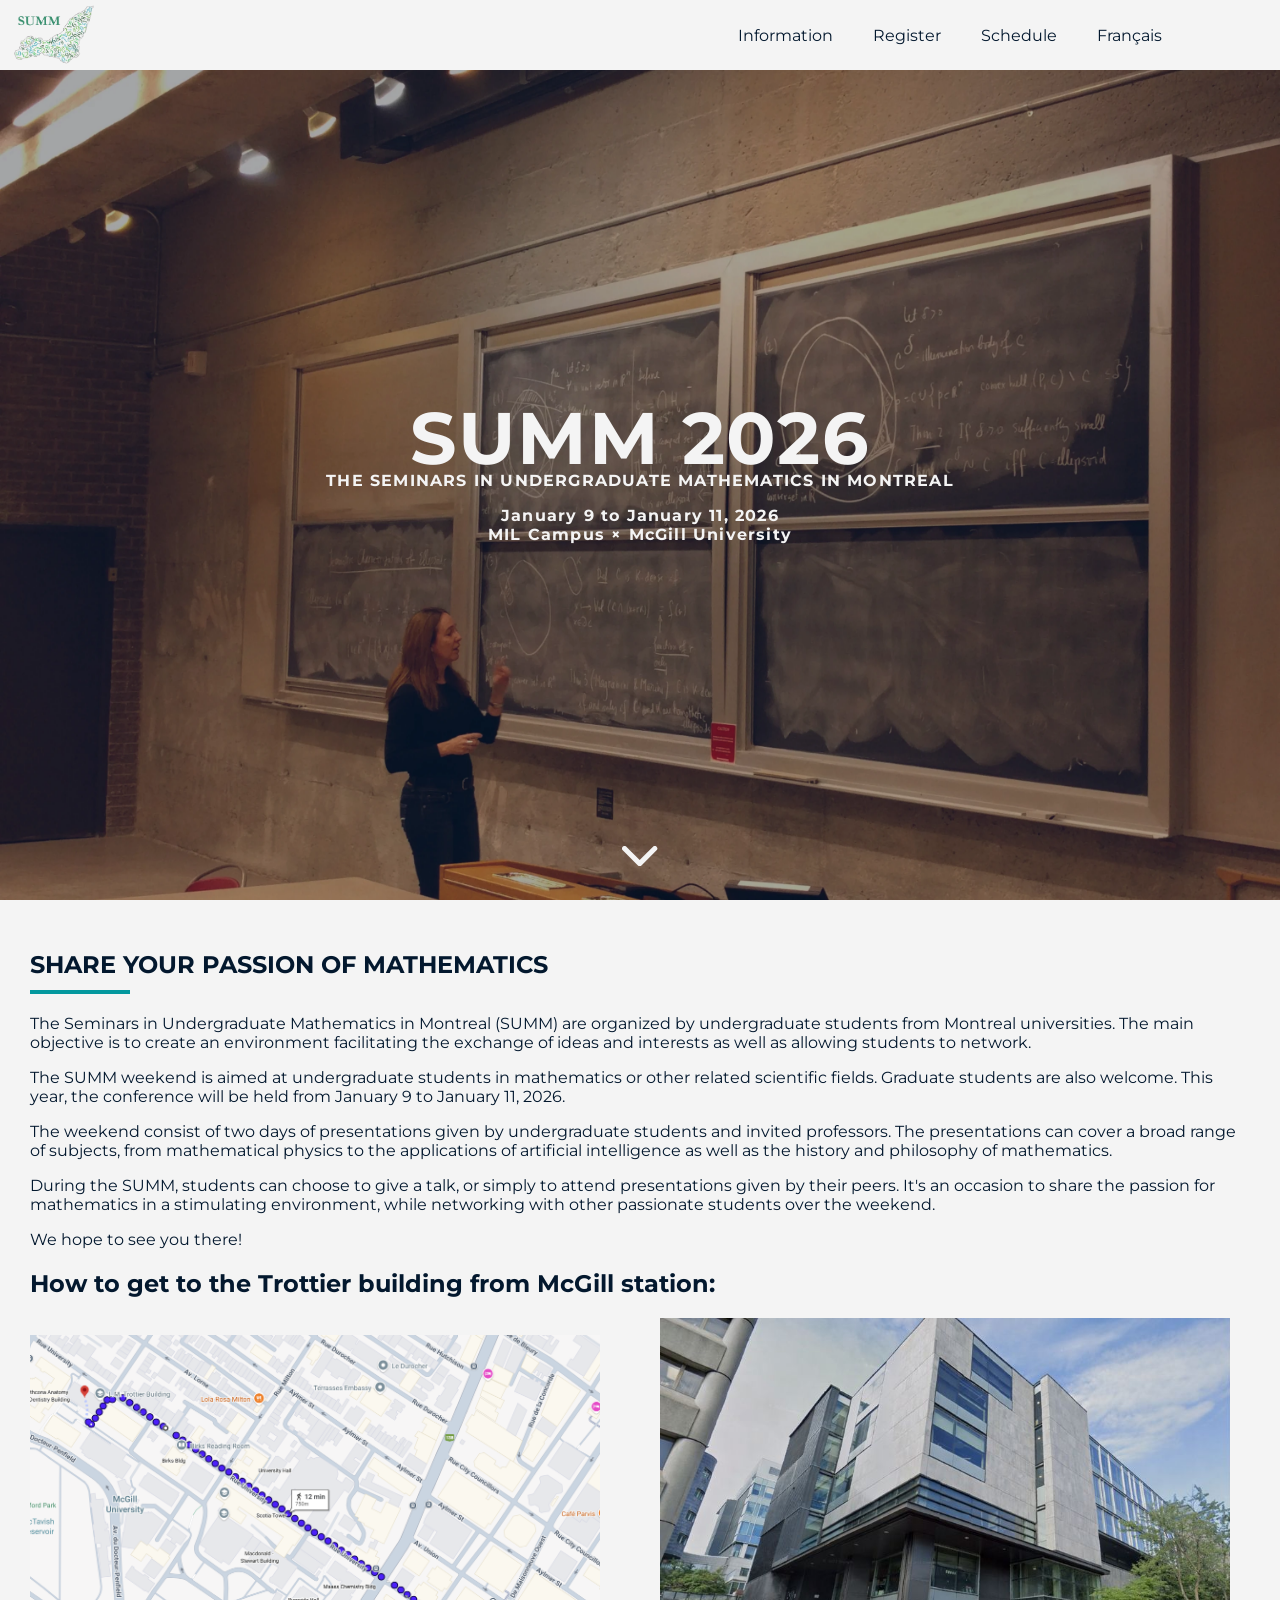
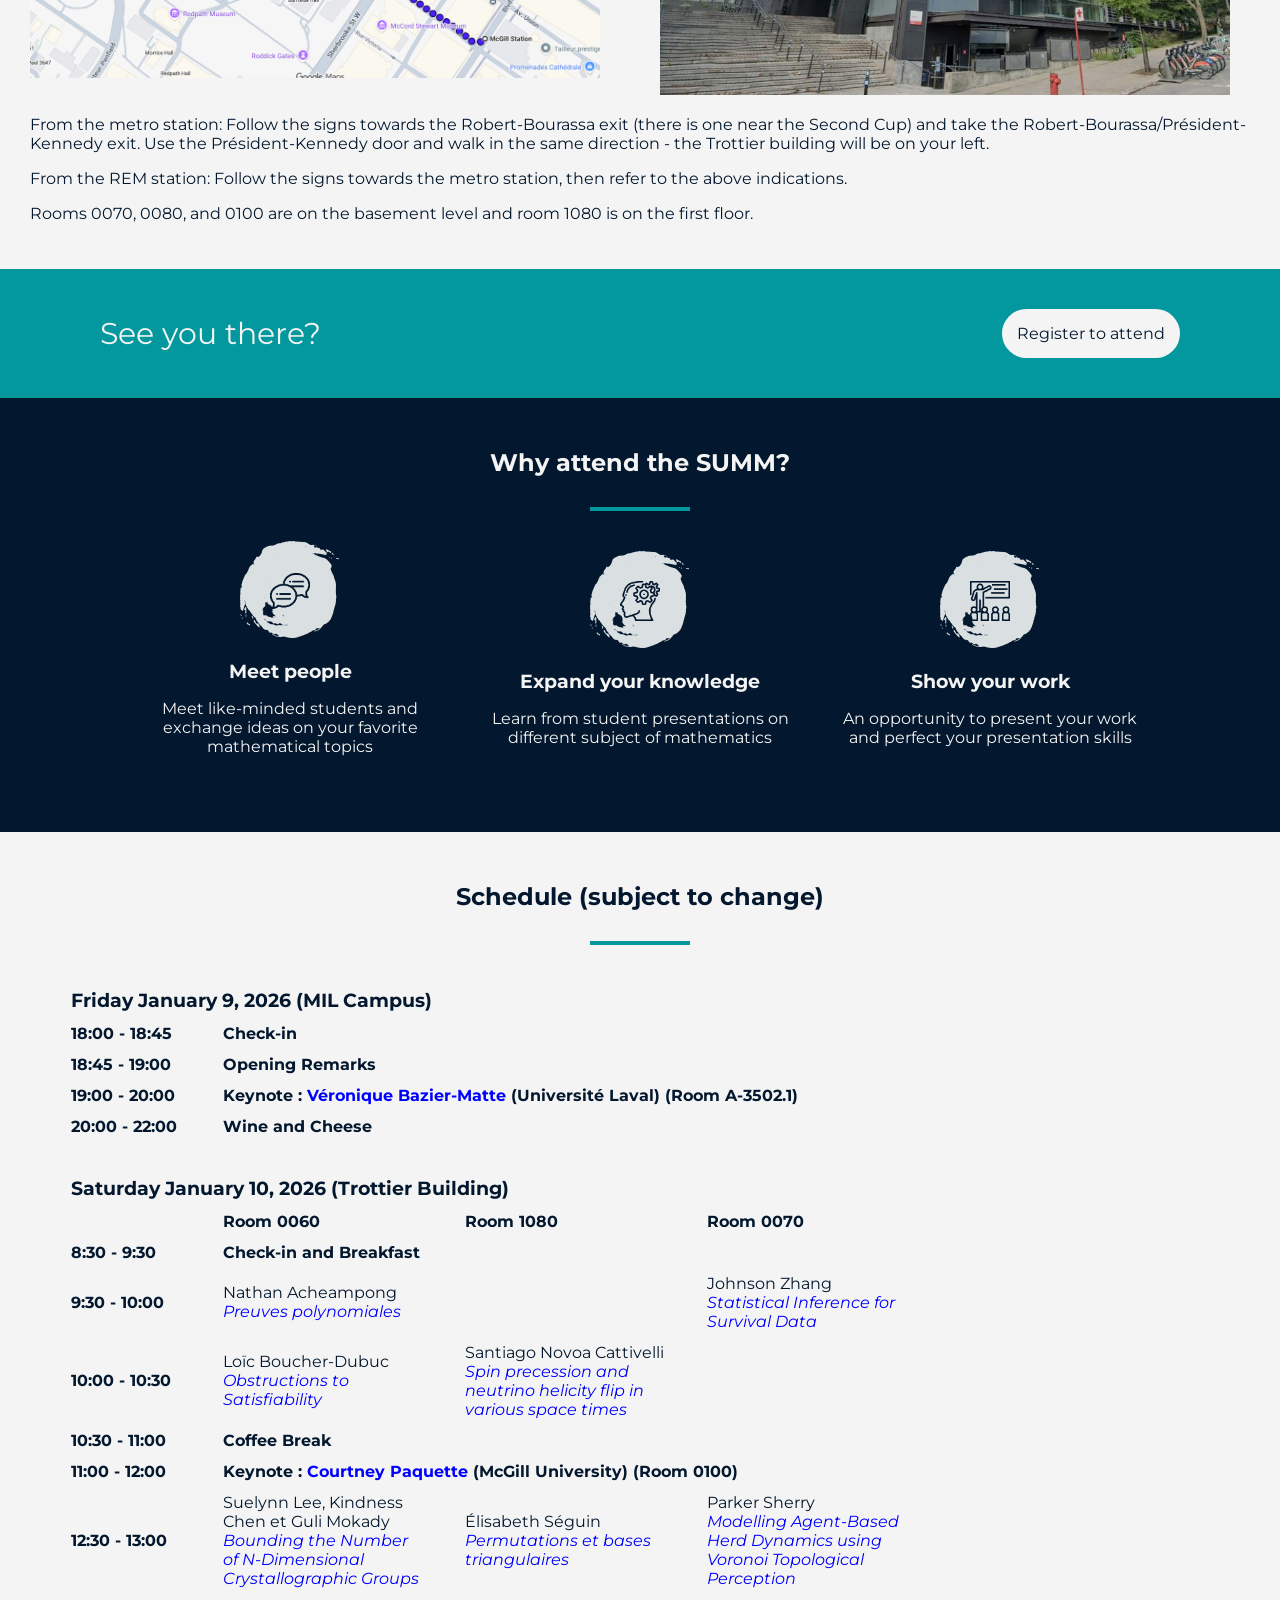
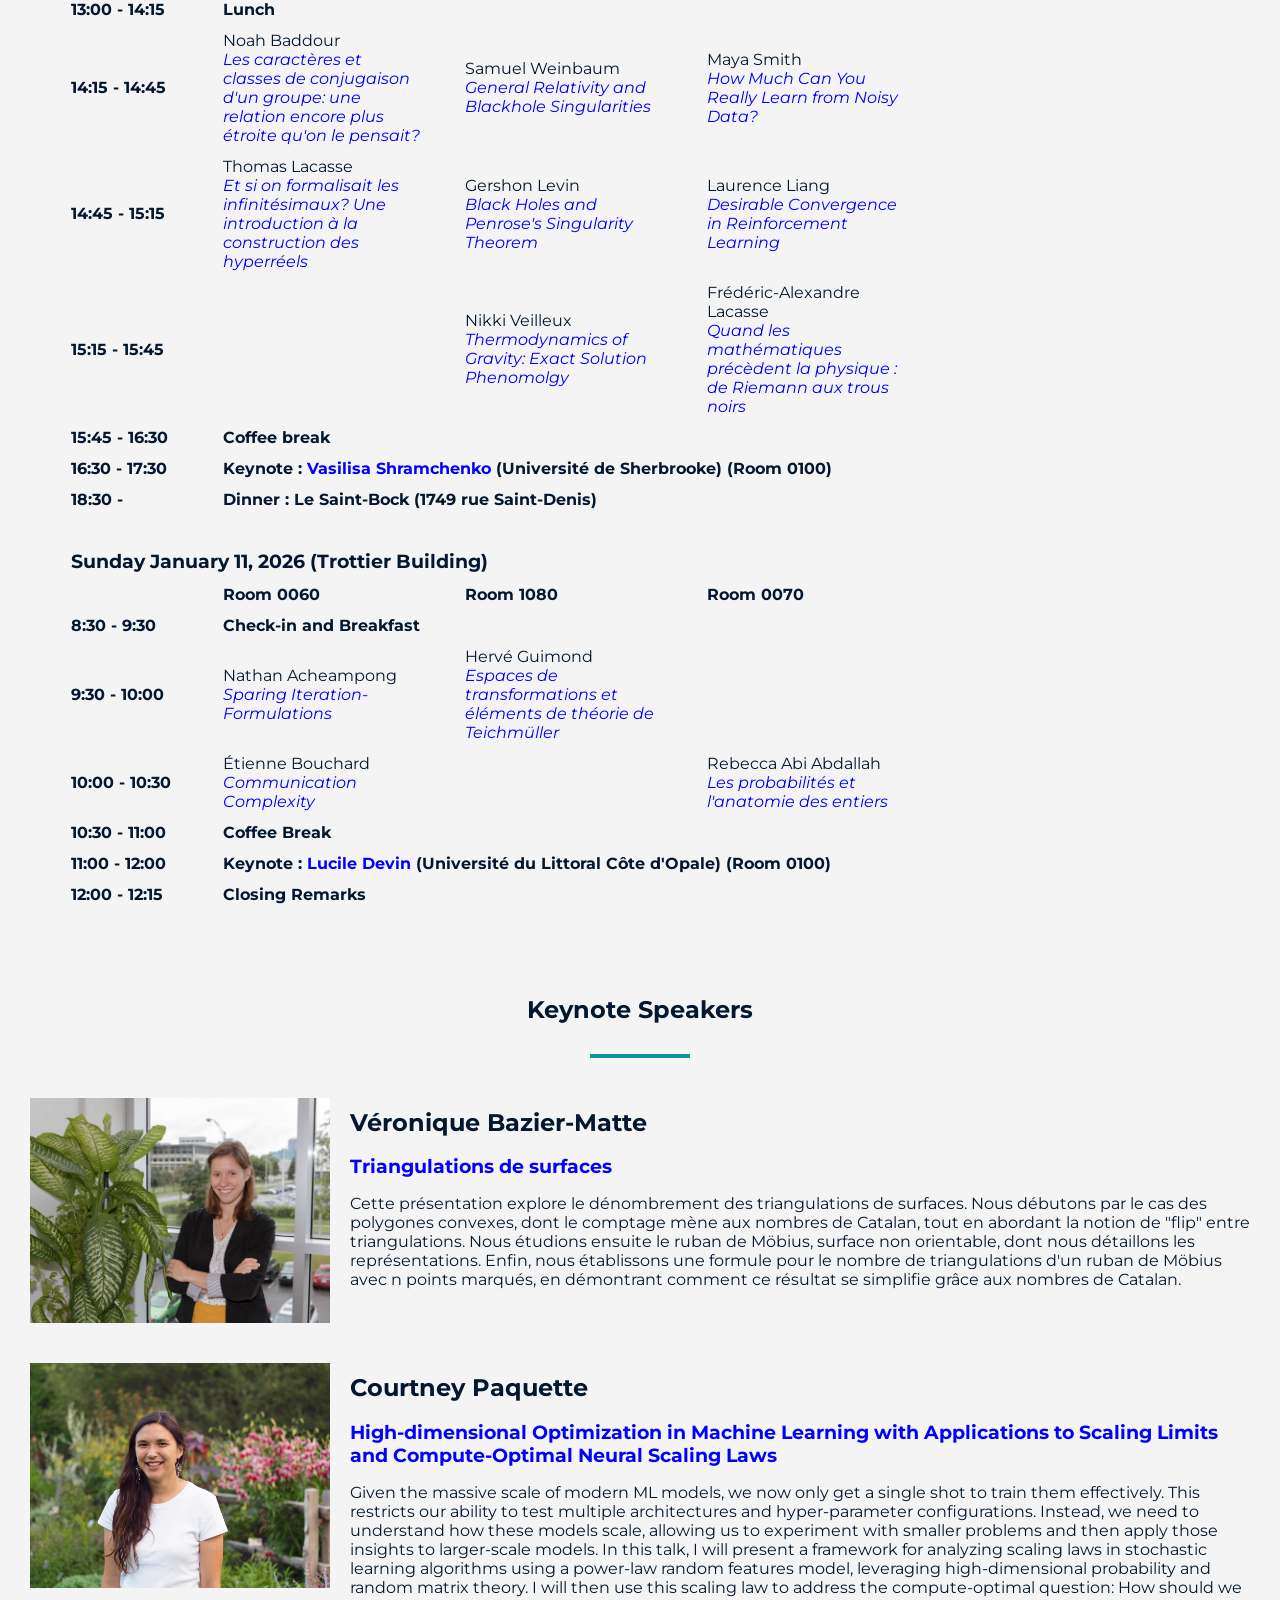
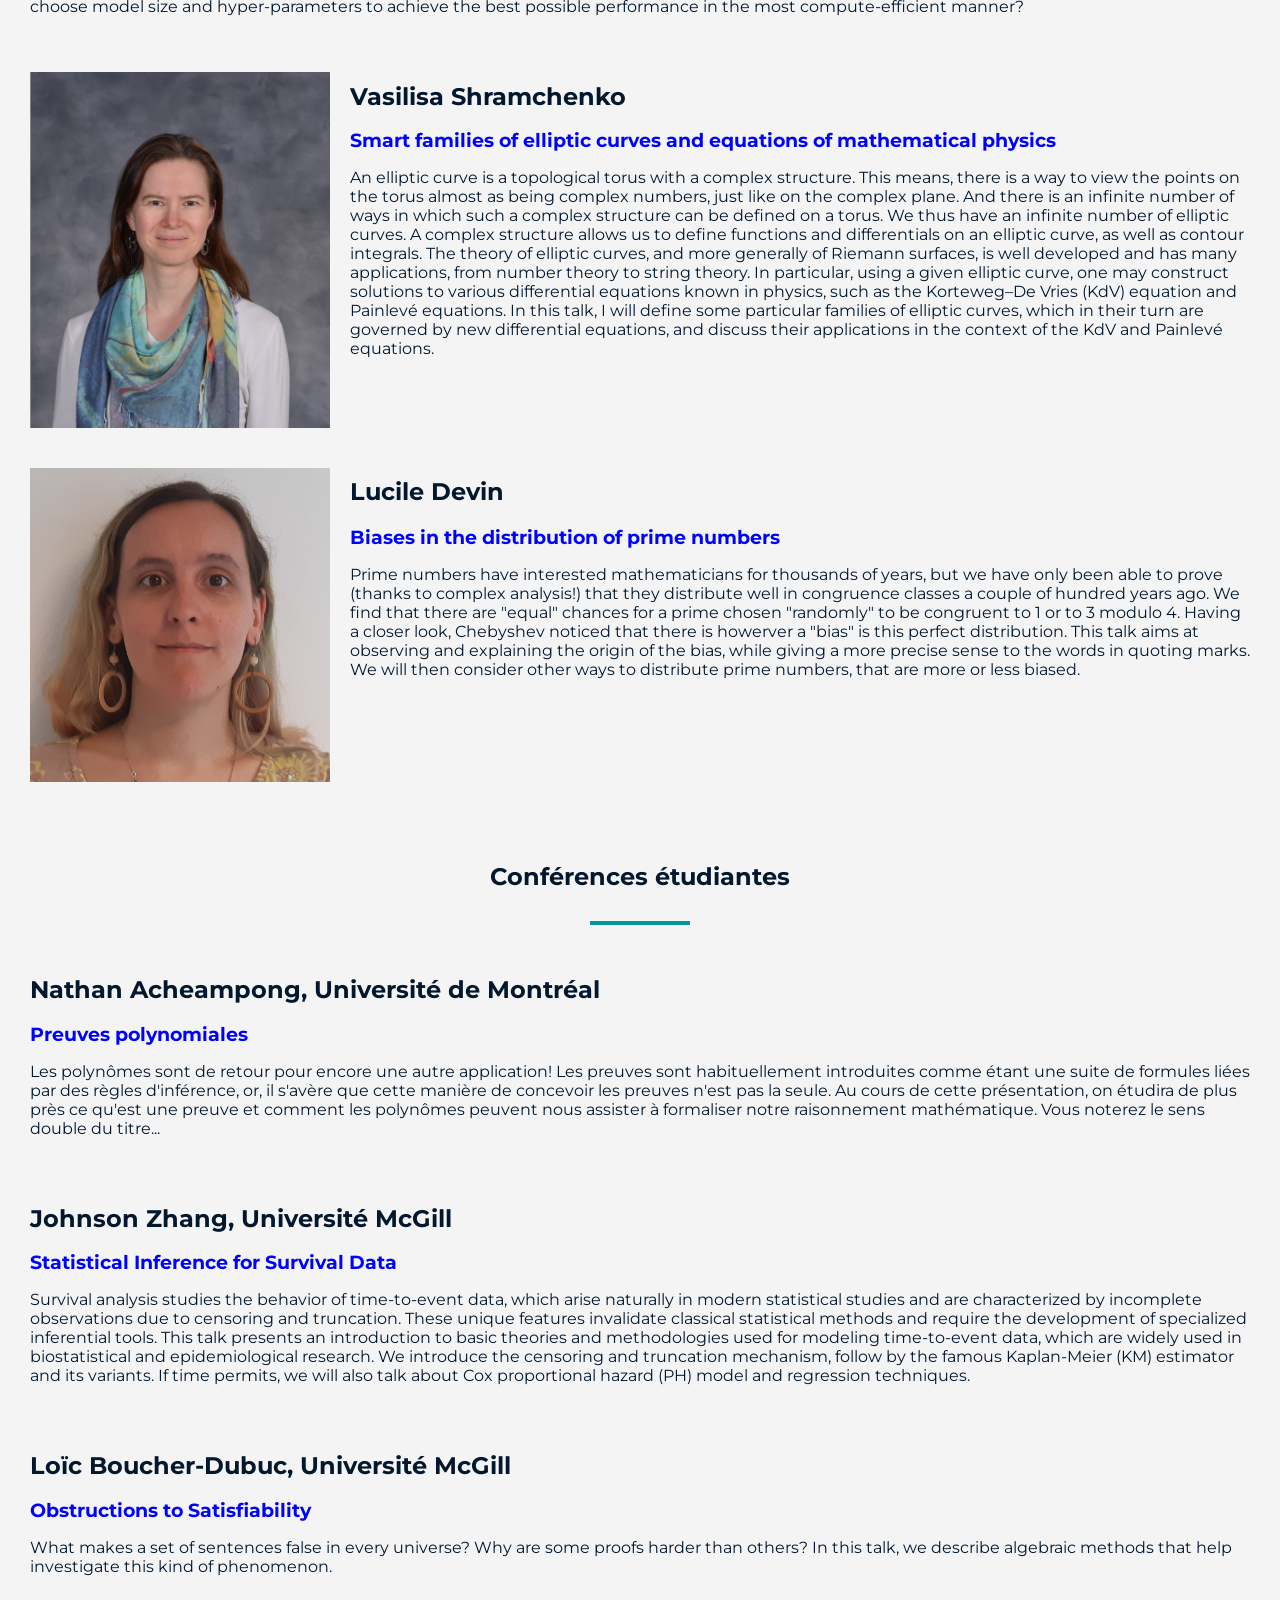
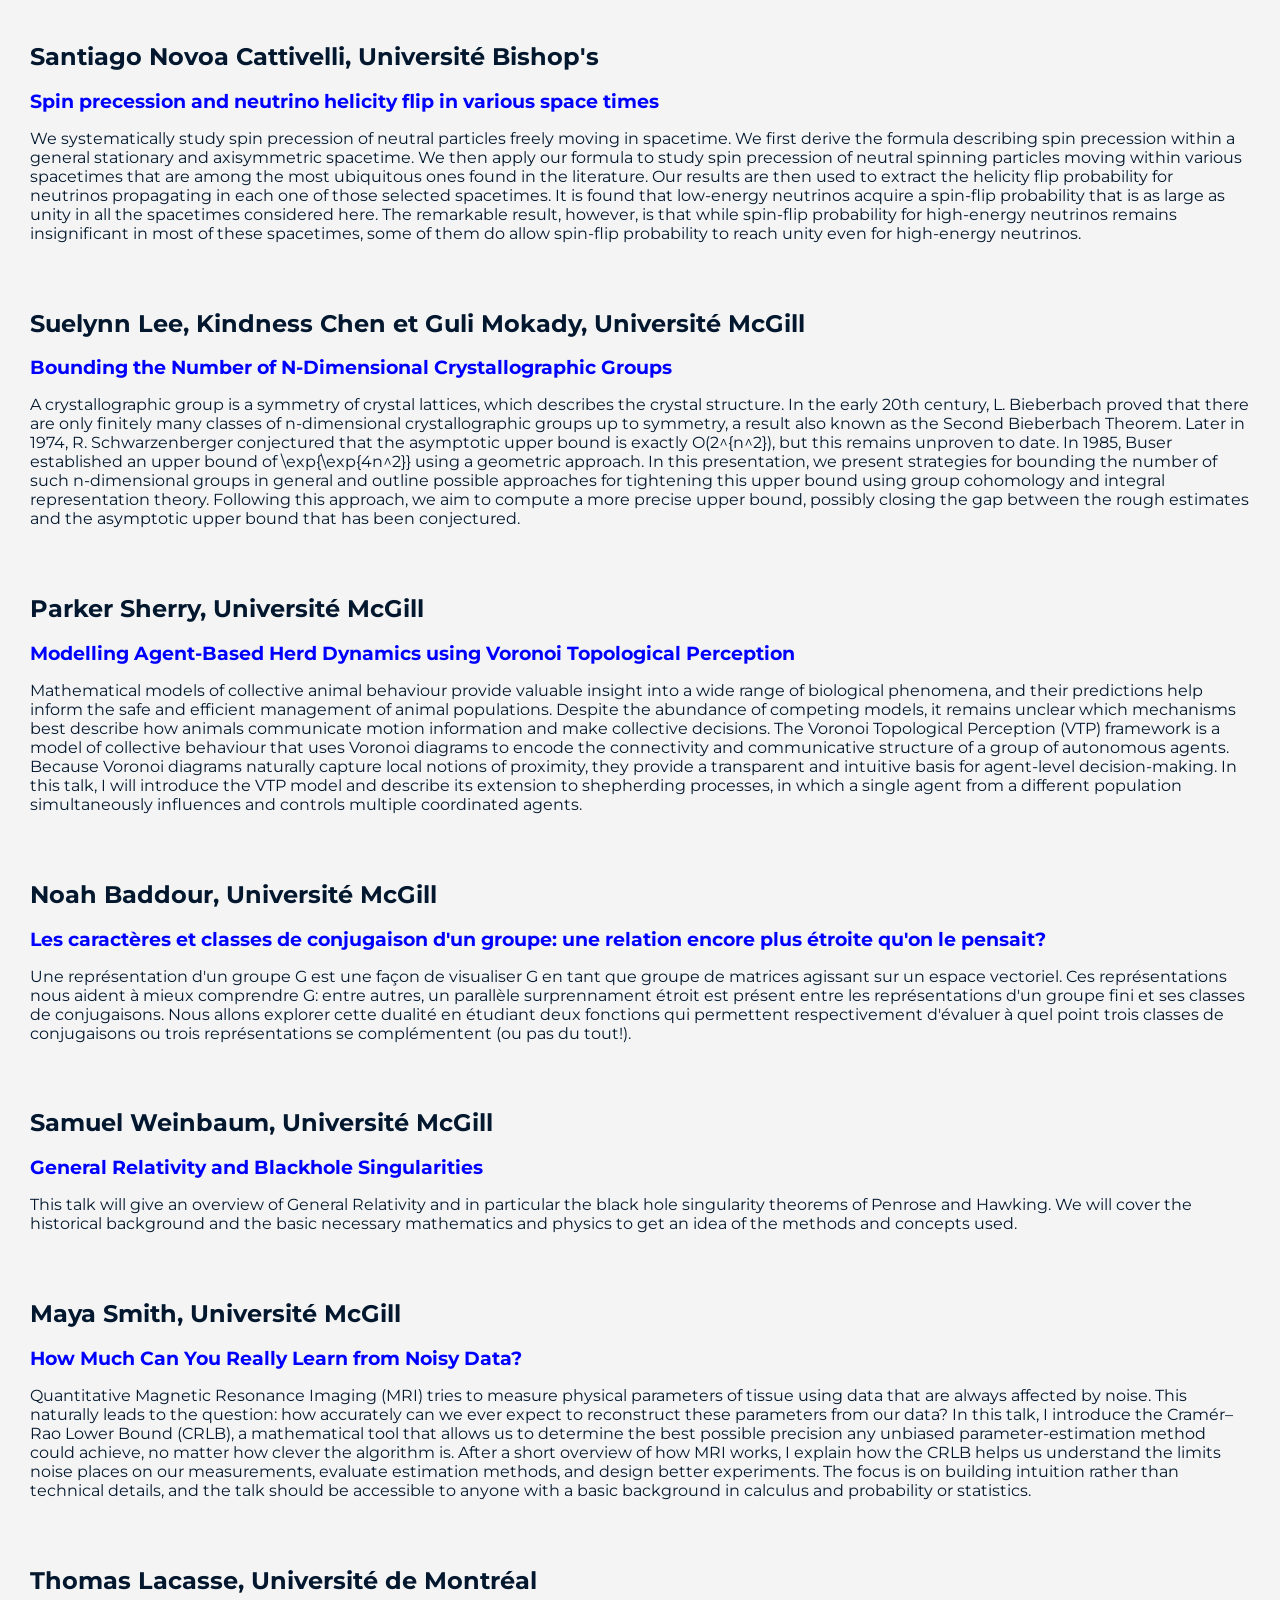
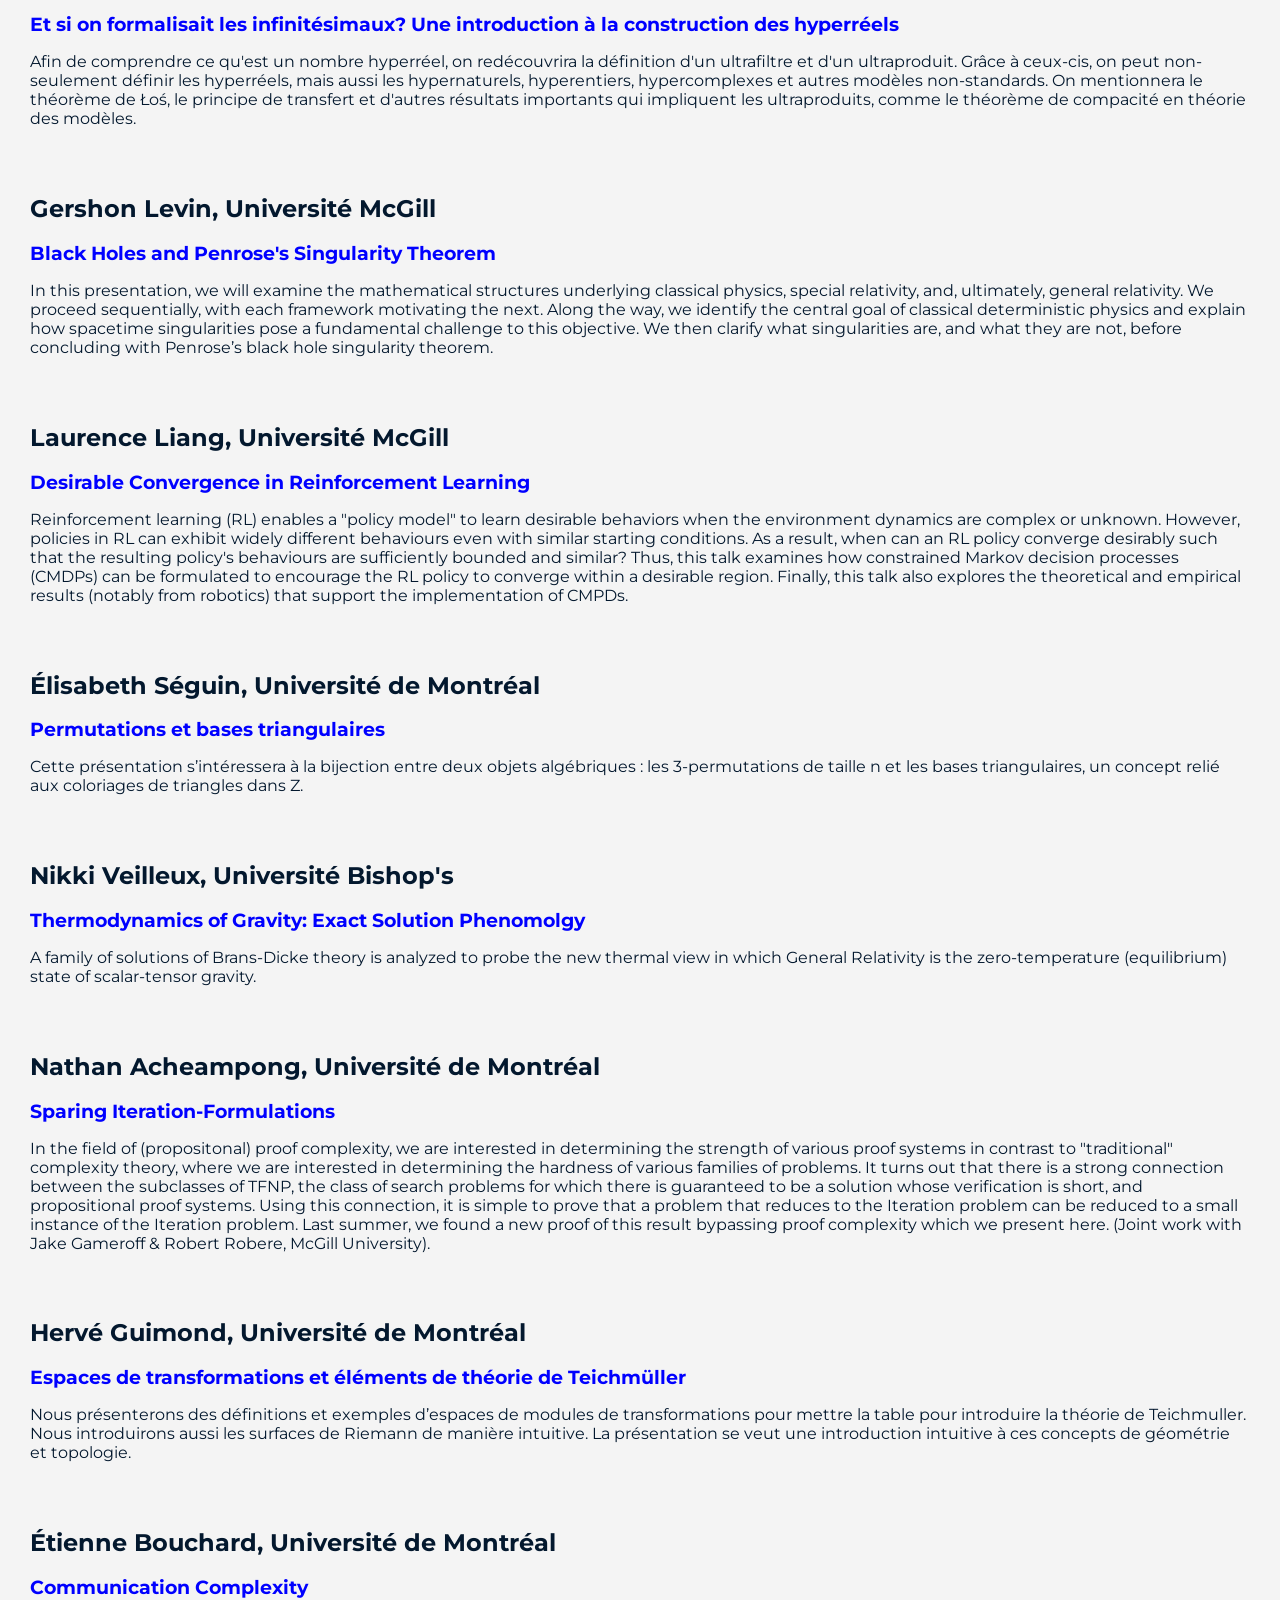
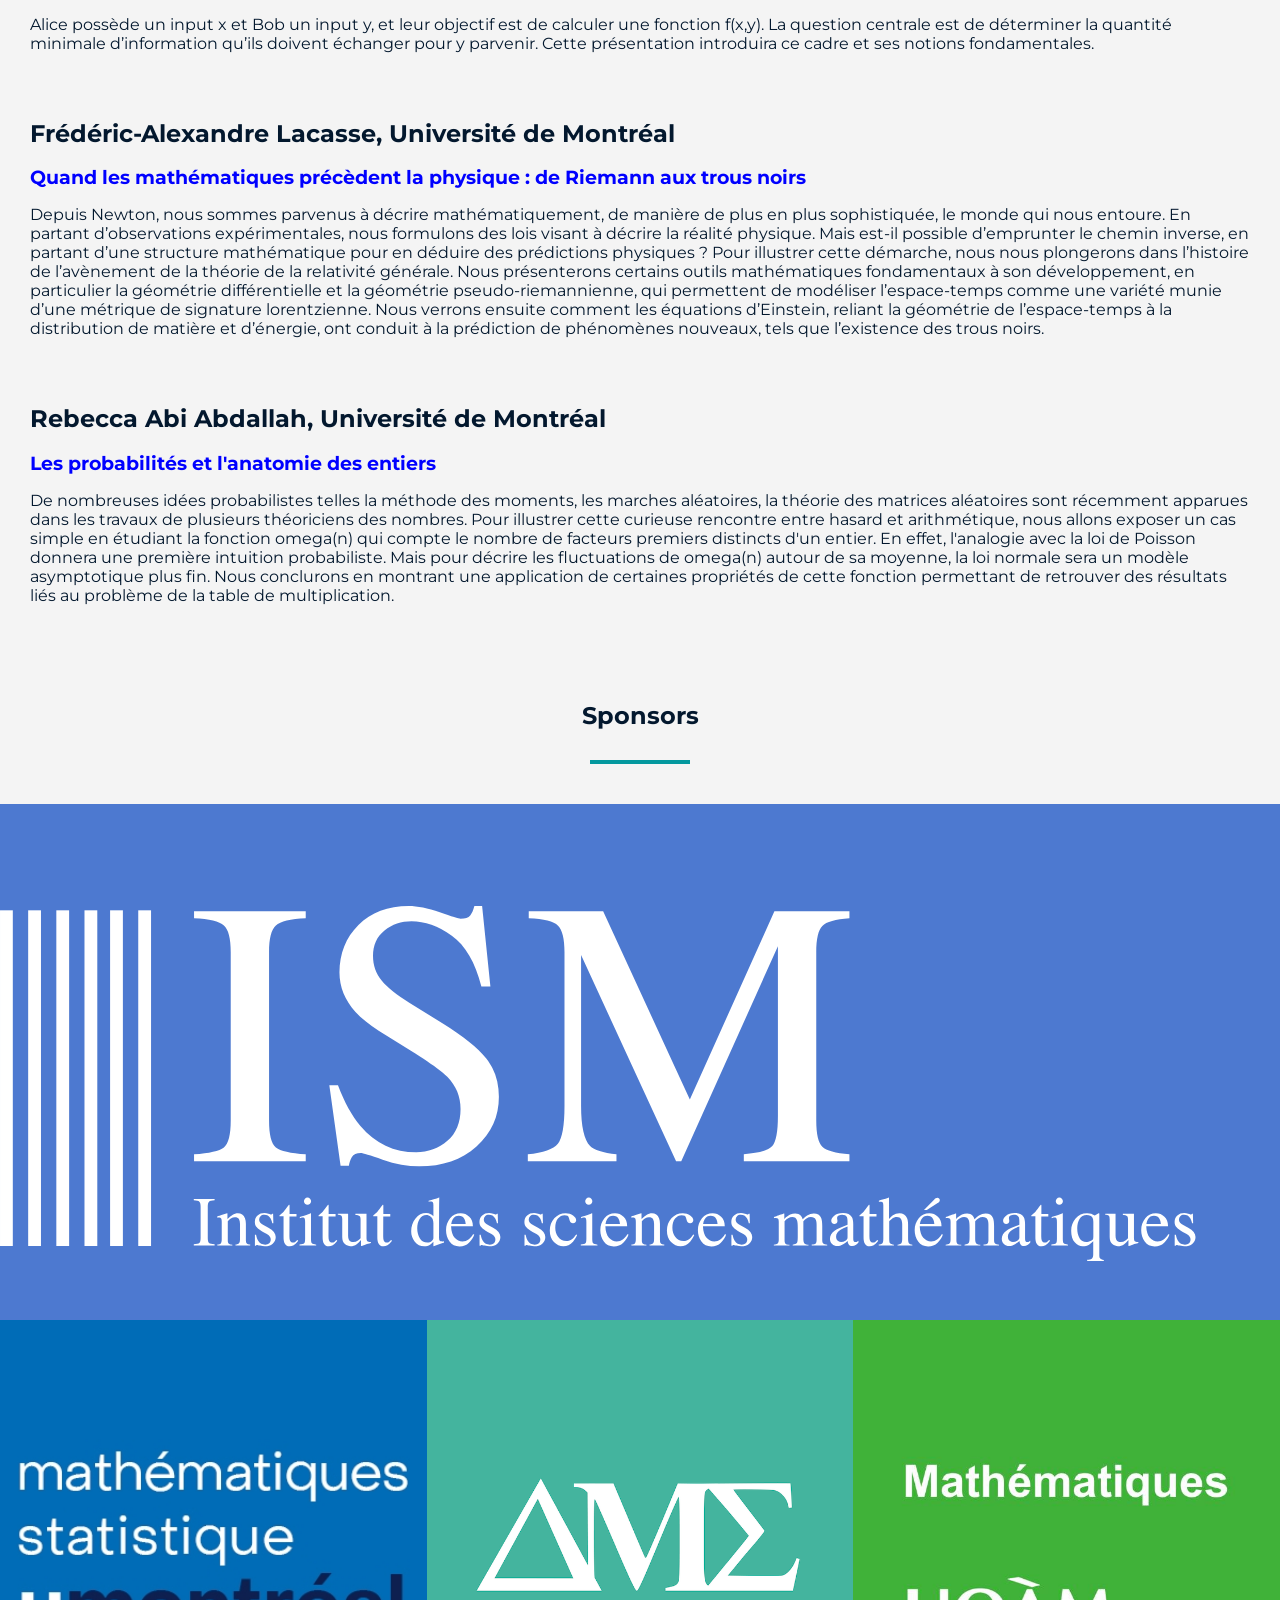
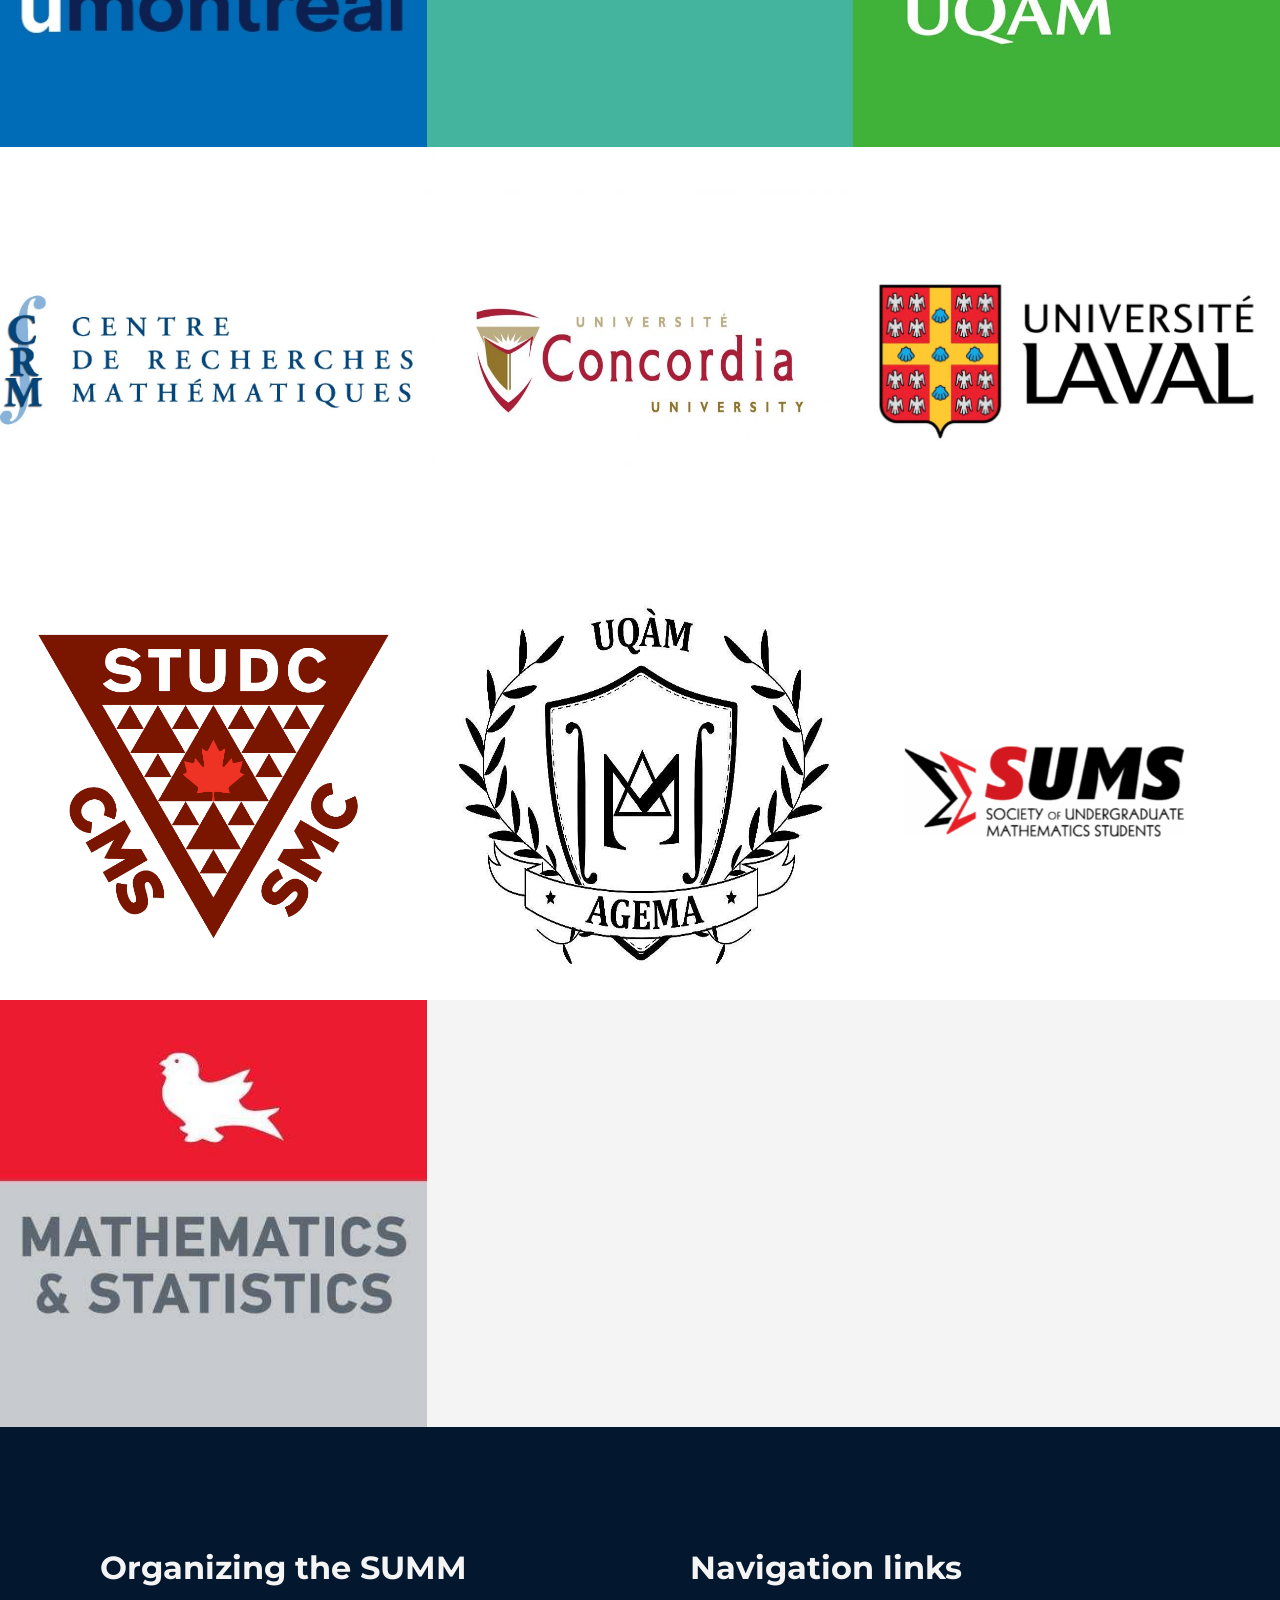
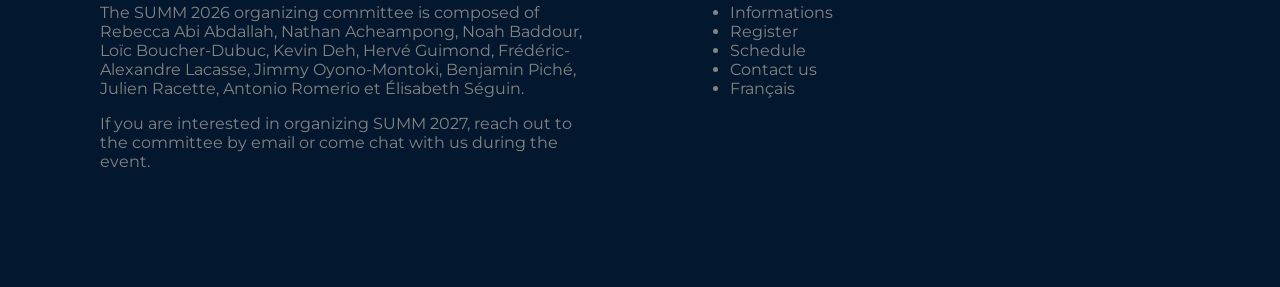
==== en/index.html @ 6c78d50f "Update index.html" ====
<!DOCTYPE html>
<html lang="fr-CA">
  <head>
    <meta charset="utf-8">
    <link rel="stylesheet" href="../css/normalize.css"/>
    <link rel="stylesheet" href="../css/style.css"/>
    <title>SUMM 2026</title>
  </head>
  <body>
    <header class="flex flex-justify-end">
      <img id="logo" alt="SUMM logo" src="../img/logo.webp">
      <nav class="flex flex-align-center flex-justify-center flex-1">
        <a href="#what">Information</a>
        <a href="#reg">Register</a>
        <a href="#program">Schedule</a>
        <a href="../index.html">Français</a>
      </nav>
    </header>
    <main>
      <section id="hero" class="flex flex-col flex-justify-end align-center">
        <div class="flex flex-col flex-justify-center flex-grow-1">
          <h1 class="ft-huge mg-r-med mg-l-med">SUMM 2026</h1>
          <p class="subtitle allcaps mg-t-0 mg-r-med mg-l-med">
            The Seminars in Undergraduate Mathematics in Montreal
          </p>
          <p class="mg-b-0">January 9 to January 11, 2026</p>
          <p class="mg-t-0">MIL Campus × McGill University</p>
        </div>
        <a href="#what">
          <svg xmlns="http://www.w3.org/2000/svg"
            class="mg-b-med"
            width="35.317"
            height="20.193"
            viewBox="0 0 35.317 20.193">
            <path
              d="M23.852,25.352,37.206,11.988
              a2.513,2.513,0,0,1,3.565,0,2.545,2.545,0,0,1,0,3.575L25.64,30.7
              a2.519,2.519,0,0,1-3.48.074L6.924,15.573A2.524,2.524,0,0,1,10.488,12Z"
              transform="translate(-6.188 -11.246)"
              fill="#f4f4f4"/>
          </svg>
        </a>
      </section>
      <section id="what">
        <h2 class="allcaps">Share Your Passion of Mathematics</h2>
        <span class="title-decoration"></span>
        <div>
          <img class="float-l" alt="" src="">
          <p>
            The Seminars in Undergraduate Mathematics in Montreal (SUMM) are
            organized by undergraduate students from Montreal universities. The
            main objective is to create an environment facilitating the exchange of
            ideas and interests as well as allowing students to network.
          </p>
          <p>
            The SUMM weekend is aimed at undergraduate students in mathematics
            or other related scientific fields. Graduate students are also welcome. This year, the conference will be held from
            January 9 to January 11, 2026.
          </p>
          <p>
            The weekend consist of two days of presentations given by
            undergraduate students and invited professors. The presentations can
            cover a broad range of subjects, from mathematical physics to the
            applications of artificial intelligence as well as the history and
            philosophy of mathematics.
          </p>
          <p>
            During the SUMM, students can choose to give a talk, or simply to
            attend presentations given by their peers. It's an occasion to share
            the passion for mathematics in a stimulating environment, while
            networking with other passionate students over the weekend.
          </p>
          <p>
            We hope to see you there!
          </p>

	<!-- <h2>How to get to the André-Aisenstadt building:</h2>
	<br>
	<img src="" 
     alt="" 
     style="display: block; margin: 20px auto; width: 80%; max-width: 400px; height: auto;"> -->

	<!-- <h2>How to get to the MIL Campus:</h2>
	<br>
	<img src="../img/udem_mil.jpg" 
     alt="Une image du campus MIL" 
     style="display: block; margin: 20px auto; width: 80%; max-width: 400px; height: auto;">
			<p>Directions will soon be available</p>
	<h2>How to get to the Trottier building:</h2>
	<br>
	<img src="../img/McGill_Trottier.png" 
     alt="Une image du pavillon Trottier" 
     style="display: block; margin: 20px auto; width: 80%; max-width: 400px; height: auto;">
			<p>Directions will soon be available</p> -->

	<!-- <h2>How to get to the MIL Campus from Acadie Station:</h2>
	<div class="directions-row">
  		<img src="../img/dirAcadie_MIL.png" alt="Directions vers le campus MIL">
		<img src="../img/udem_mil.jpg" alt="Une image du campus MIL">
	</div>
            <p>The A building is on the right side of the bridge. Its entrance will be found at the other end of the bridge.</p>
			<p>Room A-3502.1 is on the third floor. Use the stairs at the end of the hallway, to the left.</p> -->
		<h2>How to get to the Trottier building from McGill station:</h2>
	<div class="directions-row">
		<img src="../img/dirMcGill_Trottier.png" alt="Une image du campus MIL">
		<img src="../img/McGill_Trottier.png" alt="Directions vers le campus MIL">
	</div>
			<p>From the metro station: Follow the signs towards the Robert-Bourassa exit (there is one near the Second Cup) and take the Robert-Bourassa/Président-Kennedy exit. Use the Président-Kennedy door and walk in the same direction - the Trottier building will be on your left.</p>
			<p>From the REM station: Follow the signs towards the metro station, then refer to the above indications.</p>
			<p>Rooms 0070, 0080, and 0100 are on the basement level and room 1080 is on the first floor.</p>
        </div>
      </section>
      <div class="cta mg-none pd-r-huge pd-l-huge pd-b-big pd-t-big" id="reg">
        <p class="light-color mg-none">See you there?</p>
        <div>
          <!-- <a class="mg-r-med" target="blank" href="">
            Register to give a talk
          </a> -->
          <a target="blank"  href="https://www.zeffy.com/fr-CA/ticketing/summ--2026">
            Register to attend
          </a>
        </div>
      </div>
      <section class="flex flex-col flex-align-center" id="why">
        <h2>Why attend the SUMM?</h2>
        <span class="title-decoration mg-t-med mg-b-med"></span>
        <div class="mg-b-med flex flex-grow-1 flex-align-center flex-gap-med flex-wrap flex-justify-center">
          <div class="pastille">
            <div class="pastille-icon-container">
              <img class="pastille-icon" src="../img/icon-conversation.png">
            </div>
            <h3>Meet people</h3>
            <p>
              Meet like-minded students and exchange ideas on your favorite
              mathematical topics
            </p>
          </div>
          <div class="pastille">
            <div class="pastille-icon-container">
              <img class="pastille-icon" src="../img/icon-thinking.png">
            </div>
            <h3>Expand your knowledge</h3>
            <p>
              Learn from student presentations on different subject of
              mathematics
            </p>
          </div>
          <div class="pastille">
            <div class="pastille-icon-container">
              <img class="pastille-icon" src="../img/icon-presentation.png">
            </div>
            <h3>Show your work</h3>
            <p>
              An opportunity to present your work and perfect your presentation
              skills
            </p>
          </div>
        </div>
      </section>
<!--      <div class="cta mg-none pd-r-huge pd-l-huge pd-b-big pd-t-big" id="schedule">
        <p class="light-color mg-none">Schedule</p>
        <div>
          <a class="mg-r-med" href="#who">
        	Keynote speakers
          </a>
          <a href="#student">
            	Student talks
          </a>
        </div>
</div> -->

<!--	<section class="flex flex-col flex-align-center" id="program">
    		<h2>Program</h2>
    		<img src="../docs/2025/Horaire_png.png" alt="Horaire PDF" class="mg-t-med"
			style="display: block; margin: 20px auto; width: 60%; max-width: 4000px; height: auto;">
</section> -->

	<section id="program">
		<div style="text-align:center;">
    		<h2>Schedule (subject to change)</h2>
        	<span class="title-decoration mg-t-med"></span>
		</div>
<table id="program_table">
    <tr>
        <th colspan="4">Friday January 9, 2026 (MIL Campus)</th>
    </tr>
    <tr class="bold">
        <td class="header-cell">18:00 - 18:45</td>
        <td colspan="3">Check-in</td>
    </tr>
    <tr class="bold">
        <td class="header-cell">18:45 - 19:00</td>
        <td colspan="3">Opening Remarks</td>
    </tr>
    <tr class="bold" id="verb_1">
        <td class="header-cell">19:00 - 20:00</td>
	<td colspan="3">Keynote : <a href="#verb_2">Véronique Bazier-Matte</a> (Université Laval) (Room A-3502.1)</td>
    </tr>
    <tr class="bold">
        <td class="header-cell">20:00 - 22:00</td>
        <td colspan="3">Wine and Cheese</td>
    </tr>

    <tr>
        <th colspan="4">Saturday January 10, 2026 (Trottier Building)</th>
    </tr>
    <tr class="bold">
	<td></td>
	<td>Room 0060</td>
	<td>Room 1080</td>
	<td>Room 0070</td>
    </tr>
    <tr class="bold">
        <td class="header-cell">8:30 - 9:30</td>
        <td colspan="3">Check-in and Breakfast</td>
    </tr>
    <tr>
        <td class="header-cell">9:30 - 10:00</td>
	<td id="nata_1">Nathan Acheampong<br><a href="#nata_2"><i>Preuves polynomiales</i></a></td>
	<td></td>
	<td id="johz_1">Johnson Zhang<br><a href="#johz_2"><i>Statistical Inference for Survival Data</i></a></td>
    </tr>
    <tr>
        <td class="header-cell">10:00 - 10:30</td>
	<td id="loib_1">Loïc Boucher-Dubuc<br><a href="#loib_2"><i>Obstructions to Satisfiability</i></a></td>
	<td id="sann_1">Santiago Novoa Cattivelli<br><a href="#sann_2"><i>Spin precession and neutrino helicity flip in various space times</i></a></td>
	<td></td>
    </tr>
    <tr class="bold">
        <td class="header-cell">10:30 - 11:00</td>
        <td colspan="3" class="break">Coffee Break</td>
    </tr>
    <tr class="bold" id="coup_1">
        <td class="header-cell">11:00 - 12:00</td>
	<td colspan="3">Keynote : <a href="#coup_2">Courtney Paquette</a> (McGill University) (Room 0100)</td>
    </tr>
    <tr>
        <td class="header-cell">12:30 - 13:00</td>
	<td id="skg_1">Suelynn Lee, Kindness Chen et Guli Mokady<br><a href="#skg_2"><i>Bounding the Number of N-Dimensional Crystallographic Groups</i></a></td>
	<td id="elis_1">Élisabeth Séguin<br><a href="#elis_2"><i>Permutations et bases triangulaires</i></a></td>
	<td id="pars_1">Parker Sherry<br><a href="#pars_2"><i>Modelling Agent-Based Herd Dynamics using Voronoi Topological Perception</i></a></td>
    </tr>
	    <tr class="bold">
        <td class="header-cell">13:00 - 14:15</td>
        <td colspan="3" class="break">Lunch</td>
    </tr>
    <tr>
        <td class="header-cell">14:15 - 14:45</td>
	<td id="noab_1">Noah Baddour<br><a href="#noab_2"><i>Les caractères et classes de conjugaison d'un groupe: une relation encore plus étroite qu'on le pensait?</i></a></td>
	<td id="samw_1">Samuel Weinbaum<br><a href="#samw_2"><i>General Relativity and Blackhole Singularities</i></a></td>
	<td id="mays_1">Maya Smith<br><a href="#mays_2"><i>How Much Can You Really Learn from Noisy Data?</i></a></td>
    </tr>
	</tr>
    <tr>
        <td class="header-cell">14:45 - 15:15</td>
	<td id="thol_1">Thomas Lacasse<br><a href="#thol_2"><i>Et si on formalisait les infinitésimaux? Une introduction à la construction des hyperréels</i></a></td>
	<td id="gerl_1">Gershon Levin<br><a href="#gerl_2"><i>Black Holes and Penrose's Singularity Theorem</i></a></td>
	<td id="laul_1">Laurence Liang<br><a href="#laul_2"><i>Desirable Convergence in Reinforcement Learning</i></a></td>
    </tr>
    <tr>
        <td class="header-cell">15:15 - 15:45</td>
	<td></td>
	<td id="allt_1">Nikki Veilleux<br><a href="#allt_2"><i>Thermodynamics of Gravity: Exact Solution Phenomolgy</i></a></td>
	<td id="frel_1">Frédéric-Alexandre Lacasse<br><a href="#frel_2"><i>Quand les mathématiques précèdent la physique : de Riemann aux trous noirs</i></a></td>
    </tr>
    <tr class="bold">
        <td class="header-cell">15:45 - 16:30</td>
        <td colspan="3" class="break">Coffee break</td>
    </tr>
    <tr class="bold" id="vass_1">
        <td class="header-cell">16:30 - 17:30</td>
	<td colspan="3">Keynote : <a href="#vass_2">Vasilisa Shramchenko</a> (Université de Sherbrooke) (Room 0100)</td>
    </tr>
    <tr class="bold">
        <td class="header-cell">18:30 - </td>
        <td colspan="3">Dinner : Le Saint-Bock (1749 rue Saint-Denis)</td>
    </tr>

    <tr>
        <th colspan="4">Sunday January 11, 2026 (Trottier Building)</th>
    </tr>
    <tr class="bold">
	<td></td>
	<td>Room 0060</td>
	<td>Room 1080</td>
	<td>Room 0070</td>
    </tr>
    <tr class="bold">
        <td class="header-cell">8:30 - 9:30</td>
        <td colspan="3">Check-in and Breakfast</td>
    </tr>
    <tr>
        <td class="header-cell">9:30 - 10:00</td>
	<td id="nata_3">Nathan Acheampong<br><a href="#nata_4"><i>Sparing Iteration-Formulations</i></a></td>
	<td id="herg_1">Hervé Guimond<br><a href="#herg_2"><i>Espaces de transformations et éléments de théorie de Teichmüller</i></a></td>
	<td></td>
    </tr>
    <tr>
        <td class="header-cell">10:00 - 10:30</td>
	<td id="etib_1">Étienne Bouchard<br><a href="#etib_2"><i>Communication Complexity</i></a></td>
	<td></td>
	<td id="reba_1">Rebecca Abi Abdallah<br><a href="#reba_2"><i>Les probabilités et l'anatomie des entiers</i></a></td>
    </tr>
    <tr class="bold">
        <td class="header-cell">10:30 - 11:00</td>
        <td colspan="3" class="break">Coffee Break</td>
    </tr>
    <tr class="bold" id="lucd_1">
        <td class="header-cell">11:00 - 12:00</td>
	<td colspan="3">Keynote : <a href="#lucd_2">Lucile Devin</a> (Université du Littoral Côte d'Opale) (Room 0100)</td>
    </tr>
    <tr class="bold">
        <td class="header-cell">12:00 - 12:15</td>
        <td colspan="3" class="break">Closing Remarks</td>
    </tr>
</table>

<!--    		<img src="docs/2025/Horaire_png.png" alt="Horaire PDF" class="mg-t-med"
	style="display: block; margin: 20px auto; width: 60%; max-width: 4000px; height: auto;"> -->
	</section>
	
	    
      <section class="flex flex-col flex-align-center" id="who">
        <h2>Keynote Speakers</h2>
       <span class="title-decoration mg-t-med"></span>
		<div class="talkhead mg-t-med" id="verb_2">
          <img src="../img/people/V_Bazier-Matte.jpg">
	  <p><strong></strong></p>
          <h2>Véronique Bazier-Matte</h2>
	  <h3><a href="#verb_1">Triangulations de surfaces</a></h3>
          <p>Cette présentation explore le dénombrement des triangulations de surfaces. Nous débutons par le cas des polygones convexes, dont le comptage mène aux nombres de Catalan, tout en abordant la notion de "flip" entre triangulations. Nous étudions ensuite le ruban de Möbius, surface non orientable, dont nous détaillons les représentations. Enfin, nous établissons une formule pour le nombre de triangulations d'un ruban de Möbius avec n points marqués, en démontrant comment ce résultat se simplifie grâce aux nombres de Catalan.
	  </p>
        </div>
        <div class="talkhead mg-t-med" id="coup_2">
          <img src="../img/people/C_Paquette.jpg">
          <p><strong></strong></p>
          <h2>Courtney Paquette</h2>
          <h3>
		  <a href="#coup_1">High-dimensional Optimization in Machine Learning with Applications to Scaling Limits and Compute-Optimal Neural Scaling Laws</a>
	  </h3>
          <p>Given the massive scale of modern ML models, we now only get a single shot to train them effectively. This restricts our ability to test multiple architectures and hyper-parameter configurations. Instead, we need to understand how these models scale, allowing us to experiment with smaller problems and then apply those insights to larger-scale models. In this talk, I will present a framework for analyzing scaling laws in stochastic learning algorithms using a power-law random features model, leveraging high-dimensional probability and random matrix theory. I will then use this scaling law to address the compute-optimal question: How should we choose model size and hyper-parameters to achieve the best possible performance in the most compute-efficient manner?
	  </p>
        </div>
        <div class="talkhead mg-t-med" id="vass_2">
          <img src="../img/people/V_Shramchenko.png">
	  <p><strong></strong></p>
          <h2>Vasilisa Shramchenko</h2>
          <h3><a href="#vass_1">Smart families of elliptic curves and equations of mathematical physics</a></h3>
	  <p>An elliptic curve is a topological torus with a complex structure. This means, there is a way to view the points on the torus almost as being complex numbers, just like on the complex plane. And there is an infinite number of ways in which such a complex structure can be defined on a torus. We thus have an infinite number of elliptic curves. A complex structure allows us to define functions and differentials on an elliptic curve, as well as contour integrals. The theory of elliptic curves, and more generally of Riemann surfaces, is well developed and has many applications, from number theory to string theory. In particular, using a given elliptic curve, one may construct solutions to various differential equations known in physics, such as the Korteweg–De Vries (KdV) equation and Painlevé equations. In this talk, I will define some particular families of elliptic curves, which in their turn are governed by new differential equations, and discuss their applications in the context of the KdV and Painlevé equations. 
	  </p>
        </div>
        <div class="talkhead mg-t-med" id="lucd_2">
          <img src="../img/people/L_Devin.jpg">
	  <p><strong></strong></p>
          <h2>Lucile Devin<h2>
			  <h3><a href="#lucd_1">Biases in the distribution of prime numbers</a></h3>
          <p>Prime numbers have interested mathematicians for thousands of years, but we have only been able to prove (thanks to complex analysis!) that they distribute well in congruence classes a couple of hundred years ago. We find that there are "equal" chances for a prime chosen "randomly" to be congruent to 1 or to 3 modulo 4. Having a closer look, Chebyshev noticed that there is howerver a "bias" is this perfect distribution. This talk aims at observing and explaining the origin of the bias, while giving a more precise sense to the words in quoting marks. We will then consider other ways to distribute prime numbers, that are more or less biased.
	  </p>
	</div>
      </section>

<section class="flex flex-col flex-align-center" id="student">
		<h2>Conférences étudiantes</h2>
		<span class="title-decoration mg-t-med"></span>
		<div class="talkhead mg-t-med" id="nata_2">
			<p><strong></strong></p>
			<h2>Nathan Acheampong, Université de Montréal</h2>
			<h3><a href="#nata_1">Preuves polynomiales</a></h3>
			<p>
				Les polynômes sont de retour pour encore une autre application! Les preuves sont habituellement introduites comme étant une suite de formules liées par des règles d'inférence, or, il s'avère que cette manière de concevoir les preuves n'est pas la seule. Au cours de cette présentation, on étudira de plus près ce qu'est une preuve et comment les polynômes peuvent nous assister à formaliser notre raisonnement mathématique. Vous noterez le sens double du titre... 
			</p>
		</div>
		<div class="talkhead mg-t-med" id="johz_2">
			<p><strong></strong></p>
			<h2>Johnson Zhang, Université McGill</h2>
			<h3><a href="#johz_1">Statistical Inference for Survival Data</a></h3>
			<p>
				Survival analysis studies the behavior of time-to-event data, which arise naturally in modern statistical studies and are characterized by incomplete observations due to censoring and truncation. These unique features invalidate classical statistical methods and require the development of specialized inferential tools. This talk presents an introduction to basic theories and methodologies used for modeling time-to-event data, which are widely used in biostatistical and epidemiological research. We introduce the censoring and truncation mechanism, follow by the famous Kaplan-Meier (KM) estimator and its variants. If time permits, we will also talk about Cox proportional hazard (PH) model and regression techniques.
			</p>
		</div>
		<div class="talkhead mg-t-med" id="loib_2">
			<p><strong></strong></p>
			<h2>Loïc Boucher-Dubuc, Université McGill</h2>
			<h3><a href="#loib_1">Obstructions to Satisfiability</a></h3>
			<p>
				What makes a set of sentences false in every universe? Why are some proofs harder than others? In this talk, we describe algebraic methods that help investigate this kind of phenomenon.
			</p>
		</div>
		<div class="talkhead mg-t-med" id="sann_2">
			<p><strong></strong></p>
			<h2>Santiago Novoa Cattivelli, Université Bishop's</h2>
			<h3><a href="#sann_1">Spin precession and neutrino helicity flip in various space times</a></h3>
			<p>
				We systematically study spin precession of neutral particles freely moving in spacetime. We first derive
the formula describing spin precession within a general stationary and axisymmetric spacetime. We then apply our formula to study spin precession of neutral spinning particles moving within various spacetimes that are among the most ubiquitous ones found in the literature. Our results are then used to extract the helicity flip probability for neutrinos propagating in each one of those selected spacetimes. It is found that low-energy neutrinos acquire a spin-flip probability that is as large as unity in all the spacetimes considered here. The remarkable result, however, is that while spin-flip probability for high-energy neutrinos remains
insignificant in most of these spacetimes, some of them do allow spin-flip probability to reach unity even for high-energy neutrinos.
			</p>
		</div>
		<div class="talkhead mg-t-med" id="skg_2">
			<p><strong></strong></p>
			<h2>Suelynn Lee, Kindness Chen et Guli Mokady, Université McGill</h2>
			<h3><a href="#skg_1">Bounding the Number of N-Dimensional Crystallographic Groups</a></h3>
			<p>
				A crystallographic group is a symmetry of crystal lattices, which describes the crystal structure. In the early 20th century, L. Bieberbach proved that there are only finitely many classes of n-dimensional crystallographic groups up to symmetry, a result also known as the Second Bieberbach Theorem. Later in 1974, R. Schwarzenberger conjectured that the asymptotic upper bound is exactly O(2^{n^2}), but this remains unproven to date. In 1985, Buser established an upper bound of \exp{\exp{4n^2}} using a geometric approach. In this presentation, we present strategies for bounding the number of such n-dimensional groups in general and outline possible approaches for tightening this upper bound using group cohomology and integral representation theory. Following this approach, we aim to compute a more precise upper bound, possibly closing the gap between the rough estimates and the asymptotic upper bound that has been conjectured.
			</p>
		</div>
		<div class="talkhead mg-t-med" id="pars_2">
			<p><strong></strong></p>
			<h2>Parker Sherry, Université McGill</h2>
			<h3><a href="#pars_1">Modelling Agent-Based Herd Dynamics using Voronoi Topological Perception</a></h3>
			<p>
				Mathematical models of collective animal behaviour provide valuable insight into a wide range of biological phenomena, and their predictions help inform the safe and efficient management of animal populations. Despite the abundance of competing models, it remains unclear which mechanisms best describe how animals communicate motion information and make collective decisions. The Voronoi Topological Perception (VTP) framework is a model of collective behaviour that uses Voronoi diagrams to encode the connectivity and communicative structure of a group of autonomous agents. Because Voronoi diagrams naturally capture local notions of proximity, they provide a transparent and intuitive basis for agent-level decision-making. In this talk, I will introduce the VTP model and describe its extension to shepherding processes, in which a single agent from a different population simultaneously influences and controls multiple coordinated agents.
			</p>
		</div>
		<div class="talkhead mg-t-med" id="noab_2">
			<p><strong></strong></p>
			<h2>Noah Baddour, Université McGill</h2>
			<h3><a href="#noab_1">Les caractères et classes de conjugaison d'un groupe: une relation encore plus étroite qu'on le pensait?</a></h3>
			<p>
				Une représentation d'un groupe G est une façon de visualiser G en tant que groupe de matrices agissant sur un espace vectoriel. Ces représentations nous aident à mieux comprendre G: entre autres, un parallèle surprennament étroit est présent entre les représentations d'un groupe fini et ses classes de conjugaisons. Nous allons explorer cette dualité en étudiant deux fonctions qui permettent respectivement d'évaluer à quel point trois classes de conjugaisons ou trois représentations se complémentent (ou pas du tout!). 
			</p>
		</div>
		<div class="talkhead mg-t-med" id="samw_2">
			<p><strong></strong></p>
			<h2>Samuel Weinbaum, Université McGill</h2>
			<h3><a href="#samw_1">General Relativity and Blackhole Singularities</a></h3>
			<p>
				This talk will give an overview of General Relativity and in particular the black hole singularity theorems of Penrose and Hawking. We will cover the historical background and the basic necessary mathematics and physics to get an idea of the methods and concepts used.
			</p>
		</div>
		<div class="talkhead mg-t-med" id="mays_2">
			<p><strong></strong></p>
			<h2>Maya Smith, Université McGill</h2>
			<h3><a href="#mays_1">How Much Can You Really Learn from Noisy Data?</a></h3>
			<p>
				 Quantitative Magnetic Resonance Imaging (MRI) tries to measure physical parameters of tissue using data that are always affected by noise. This naturally leads to the question: how accurately can we ever expect to reconstruct these parameters from our data? In this talk, I introduce the Cramér–Rao Lower Bound (CRLB), a mathematical tool that allows us to determine the best possible precision any unbiased parameter-estimation method could achieve, no matter how clever the algorithm is. After a short overview of how MRI works, I explain how the CRLB helps us understand the limits noise places on our measurements, evaluate estimation methods, and design better experiments. The focus is on building intuition rather than technical details, and the talk should be accessible to anyone with a basic background in calculus and probability or statistics.
			</p>
		</div>
		<div class="talkhead mg-t-med" id="thol_2">
			<p><strong></strong></p>
			<h2>Thomas Lacasse, Université de Montréal</h2>
			<h3><a href="#thol_1">Et si on formalisait les infinitésimaux? Une introduction à la construction des hyperréels</a></h3>
			<p>
				Afin de comprendre ce qu'est un nombre hyperréel, on redécouvrira la définition d'un ultrafiltre et d'un ultraproduit. Grâce à ceux-cis, on peut non-seulement définir les hyperréels, mais aussi les hypernaturels, hyperentiers, hypercomplexes et autres modèles non-standards. On mentionnera le théorème de Łoś, le principe de transfert et d'autres résultats importants qui impliquent les ultraproduits, comme le théorème de compacité en théorie des modèles.
			</p>
		</div>
		<div class="talkhead mg-t-med" id="gerl_2">
			<p><strong></strong></p>
			<h2>Gershon Levin, Université McGill</h2>
			<h3><a href="#gerl_1">Black Holes and Penrose's Singularity Theorem</a></h3>
			<p>
				In this presentation, we will examine the mathematical structures underlying classical physics, special relativity, and, ultimately, general relativity. We proceed sequentially, with each framework motivating the next. Along the way, we identify the central goal of classical deterministic physics and explain how spacetime singularities pose a fundamental challenge to this objective. We then clarify what singularities are, and what they are not, before concluding with Penrose’s black hole singularity theorem.
			</p>
		</div>
		<div class="talkhead mg-t-med" id="laul_2">
			<p><strong></strong></p>
			<h2>Laurence Liang, Université McGill</h2>
			<h3><a href="#laul_1">Desirable Convergence in Reinforcement Learning</a></h3>
			<p>
				Reinforcement learning (RL) enables a "policy model" to learn desirable behaviors when the environment dynamics are complex or unknown. However, policies in RL can exhibit widely different behaviours even with similar starting conditions. As a result, when can an RL policy converge desirably such that the resulting policy's behaviours are sufficiently bounded and similar? Thus, this talk examines how constrained Markov decision processes (CMDPs) can be formulated to encourage the RL policy to converge within a desirable region. Finally, this talk also explores the theoretical and empirical results (notably from robotics) that support the implementation of CMPDs.
			</p>
		</div>
		<div class="talkhead mg-t-med" id="elis_2">
			<p><strong></strong></p>
			<h2>Élisabeth Séguin, Université de Montréal</h2>
			<h3><a href="#elis_1">Permutations et bases triangulaires</a></h3>
			<p>
				Cette présentation s’intéressera à la bijection entre deux objets algébriques : les 3-permutations de taille n et les bases triangulaires, un concept relié aux coloriages de triangles dans Z. 
			</p>
		</div>
		<div class="talkhead mg-t-med" id="nikv_2">
			<p><strong></strong></p>
			<h2>Nikki Veilleux, Université Bishop's</h2>
			<h3><a href="#nikv_1">Thermodynamics of Gravity: Exact Solution Phenomolgy</a></h3>
			<p>
				A family of solutions of Brans-Dicke theory is analyzed to probe the new thermal view in which General Relativity is the zero-temperature (equilibrium) state of scalar-tensor gravity. 
			</p>
		</div>
		<div class="talkhead mg-t-med" id="nata_4">
			<p><strong></strong></p>
			<h2>Nathan Acheampong, Université de Montréal</h2>
			<h3><a href="#nata_3">Sparing Iteration-Formulations</a></h3>
			<p>
				In the field of (propositonal) proof complexity, we are interested in determining the strength of various proof systems in contrast to "traditional" complexity theory, where we are interested in determining the hardness of various families of problems. It turns out that there is a strong connection between the subclasses of TFNP, the class of search problems for which there is guaranteed to be a solution whose verification is short, and propositional proof systems. Using this connection, it is simple to prove that a problem that reduces to the Iteration problem can be reduced to a small instance of the Iteration problem. Last summer, we found a new proof of this result bypassing proof complexity which we present here. (Joint work with Jake Gameroff & Robert Robere, McGill University).
			</p>
		</div>
		<div class="talkhead mg-t-med" id="herg_2">
			<p><strong></strong></p>
			<h2>Hervé Guimond, Université de Montréal</h2>
			<h3><a href="#herg_1">Espaces de transformations et éléments de théorie de Teichmüller</a></h3>
			<p>
				Nous présenterons des définitions et exemples d’espaces de modules de transformations pour mettre la table pour introduire la théorie de Teichmuller. Nous introduirons aussi les surfaces de Riemann de manière intuitive. La présentation se veut une introduction intuitive à ces concepts de géométrie et topologie.
			</p>
		</div>
		<div class="talkhead mg-t-med" id="etib_2">
			<p><strong></strong></p>
			<h2>Étienne Bouchard, Université de Montréal</h2>
			<h3><a href="#etib_1">Communication Complexity</a></h3>
			<p>
				Alice possède un input x et Bob un input y, et leur objectif est de calculer une fonction f(x,y). La question centrale est de déterminer la quantité minimale d’information qu’ils doivent échanger pour y parvenir. Cette présentation introduira ce cadre et ses notions fondamentales.
			</p>
		</div>
		<div class="talkhead mg-t-med" id="frel_2">
			<p><strong></strong></p>
			<h2>Frédéric-Alexandre Lacasse, Université de Montréal</h2>
			<h3><a href="#frel_1">Quand les mathématiques précèdent la physique : de Riemann aux trous noirs</a></h3>
			<p>
				Depuis Newton, nous sommes parvenus à décrire mathématiquement, de manière de plus en plus sophistiquée, le monde qui nous entoure. En partant d’observations expérimentales, nous formulons des lois visant à décrire la réalité physique. Mais est-il possible d’emprunter le chemin inverse, en partant d’une structure mathématique pour en déduire des prédictions physiques ?

Pour illustrer cette démarche, nous nous plongerons dans l’histoire de l’avènement de la théorie de la relativité générale. Nous présenterons certains outils mathématiques fondamentaux à son développement, en particulier la géométrie différentielle et la géométrie pseudo-riemannienne, qui permettent de modéliser l’espace-temps comme une variété munie d’une métrique de signature lorentzienne. Nous verrons ensuite comment les équations d’Einstein, reliant la géométrie de l’espace-temps à la distribution de matière et d’énergie, ont conduit à la prédiction de phénomènes nouveaux, tels que l’existence des trous noirs.
			</p>
		</div>
	 	<div class="talkhead mg-t-med" id="reba_2">
			<p><strong></strong></p>
			<h2>Rebecca Abi Abdallah, Université de Montréal</h2>
			<h3><a href="#reba_1">Les probabilités et l'anatomie des entiers</a></h3>
			<p>
				De nombreuses idées probabilistes telles la méthode des moments, les marches aléatoires, la théorie des matrices aléatoires sont récemment apparues dans les travaux de plusieurs théoriciens des nombres. Pour illustrer cette curieuse rencontre entre hasard et arithmétique, nous allons exposer un cas simple en étudiant la fonction omega(n) qui compte le nombre de facteurs premiers distincts d'un entier. En effet, l'analogie avec la loi de Poisson donnera une première intuition probabiliste. Mais pour décrire les fluctuations de omega(n) autour de sa moyenne, la loi normale sera un modèle asymptotique plus fin. Nous conclurons en montrant une application de certaines propriétés de cette fonction permettant de retrouver des résultats liés au problème de la table de multiplication.
			</p>
		</div>
		<!-- <div class="talkhead mg-t-med" id="eliv_2">
			<p><strong></strong></p>
			<h2>Elizabeth van Oorschot, Université McGill</h2>
			<h3><a href="#eliv_1">Succinct Zero-Knowledge Proofs Using Polynomial Commitments</a></h3>
			<p>
				This talk is an introduction to the world of zero-knowledge proofs. After introducing the general concepts, we look at zero-knowledge Succinct Non-Interactive Arguments of Knowledge (zk-SNARKs), which are a type of zero-knowledge proof that has gained popularity recently due its properties (succinctness and non-interactivity) which are convenient for many applications. We explore commitments, a tool used to create zero-knowledge proofs, and learn how the KZG polynomial commitment works, as well as the properties that motivate its construction. Armed with this, we tackle the simple example of succinctly proving the sum of two arrays in zero-knowledge. Finally, we briefly visit topics that extend our example beyond the scope of the presentation, as well as some motivating applications.
			</p>
		</div> -->
	</section>
			  
     <!-- <section class="flex flex-col flex-align-center" id="schedule">
        <h2>Schedule</h2>
	<span class="title-decoration mg-t-med"></span> -->
<!--        <table>

          <tr><th colspan="2">Friday, January 6th</th></tr>
          <tr><td>18:00-18:45</td><td>Check-in</td></tr>
          <tr><td>18:45-19:00</td><td>Opening remarks</td></tr>
          <tr>
            <td>19:00-20:00</td>
            <td>Keynote: Adrian Lovita, Concordia<br>
              <em>The Riemann zeta function, Bernouilli numbers and p-adic geometry</em></td>
          </tr>
          <tr><td>20:00-22:00</td><td>Wine and cheese</td></tr>

          <tr><th colspan="2">Saturday, January 7th</th></tr>
          <tr><td>8:30-9:30</td><td>Check-in and breakfast</td></tr>
          <tr><td>9:30-10:00</td><td>Mathilde Côté-Toulgoat, <em>Les nombres elliptiques de Fermat, une affaire de groupes&nbsp;!</em></td></tr>
          <tr><td>10:00-10:30</td><td>Qiu Shi Wang, <em>Long-term behaviour of solutions of the Dirac equation in black hole geometries</em></td></tr>
          <tr><td>10:30-11:00</td><td>Coffee break</td></tr>
          <tr>
            <td>11:00-12:00</td>
            <td>Keynote: Frédéric Rochon, UQAM<br>
              <em>Le problème de la chaînette</em>
            </td>
          </tr>
          <tr><td>12:00-13:00</td><td>Lunch</td></tr>
          <tr><td>13:00-13:30</td><td>Francis Clavette, <em>Méditations sur l’expressivité de la logique du premier ordre</em></td></tr>
          <tr><td>13:30-14:00</td><td>Gabriel Levrel, <em>Determinacy of Borel Games</em></td></tr>
          <tr><td>14:00-14:30</td><td>William Verreault, <em>Des tours de premiers</em></td></tr>
          <tr><td>14:30-15:00</td><td>Coffee break</td></tr>
          <tr><td>15:00-15:30</td><td>Antoine Labelle, <em>Formalizing mathematics in Lean</em></td></tr>
          <tr><td>15:30-16:00</td><td>Geneviève Bistodeau-Gagnon, <em>Vaguer à ses occupations: modéliser les impacts des comportements sur la propagation de la COVID-19</em></td></tr>
          <tr>
            <td>16:00-17:00</td>
            <td>Keynote: Matilde Lalín, UdeM<br>
              <em>Unis pour la fonction diviseur</em>
            </td>
          </tr>
          <tr><td>18:00-</td><td>Dinner at the restaurant <em>Lakshana’s Chettinad</em></td></tr>

          <tr><th colspan="2">Sunday, January 9th</th></tr>
          <tr><td>8:30-9:30</td><td>Check-in and breakfast</td></tr>
          <tr><td>9:30-10:00</td><td>Ludovick Bouthat, <em>Le comportement asymptotique des chaînes de Markov</em></td></tr>
          <tr><td>10:00-10:30</td><td>Éloi Martin, <em>Évolution et effet d’appariement</em></td></tr>
          <tr><td>10:30-11:00</td><td>Coffee break</td></tr>
          <tr>
            <td>11:00-12:00</td>
            <td>Keynote: Thomas Haettel, Université de Montpellier<br>
              <em>Groupes de réflections et pavages</em>
            </td>
          </tr>
          <tr><td>12:00-13:00</td><td>Lunch</td></tr>
          <tr><td>13:00-13:30</td><td>Activities</td></tr>
          <tr><td>13:30-14:00</td><td>Carl Kristof-Tessier, <em>Undecidability in Mathematics</em></td></tr>
          <tr><td>14:00-14:30</td><td>Ludovic D’Anjou-Madore, <em>Quasicatégories et fondement des mathématiques</em></td></tr>
          <tr><td>14:30-15:00</td><td>Coffee break</td></tr>
          <tr><td>15:00-15:30</td><td>Torben Johnson, <em>AI Alignment</em></td></tr>
          <tr><td>15:30-16:00</td><td>Félix Houde, <em>La conjecture de Hilbert-Pólya, ou comment on tenta de résoudre l’hypothèse de Riemann</em></td></tr>
          <tr>
            <td>16:00-17:00</td>
            <td>Keynote: Eva Knoll, UQAM<br>
              <em>The triangle and the square, overlooked mathematical territory?</em>
            </td>
          </tr>
          <tr><td>17:00-17:15</td><td>Closing remarks</td></tr>
        </table>
	<a class="mg-t-med" href="../docs/2023/prog.pdf">Download schedule (PDF, 1.4 Mo)</a> -->
<!--	<p>Soon...</p>
     </section> -->
<!--      <section class="flex flex-col flex-align-center" id="pictures">
        <h2>Pictures</h2>
        <span class="title-decoration mg-t-med"></span>
        <p>To be determined</p>
</section> -->
      <section class="flex flex-col flex-align-center" id="sponsors">
        <h2>Sponsors</h2>
        <span class="title-decoration mg-t-med"></span>
      	<div class="flex flex-row flex-wrap flex-align-center pad-top">
		<a class="flex-12 sponsor" id="ism" href="http://ism.uqam.ca" target="blank"><img src="../img/sponsors/ism.svg"></a>
		<a class="flex-4 sponsor" href="https://dms.umontreal.ca" target="blank"><img src="../img/sponsors/math-udem.jpg"></a>
		<div class="flex-4 sponsor"><img src="../img/sponsors/aemsum.png"></div>
		<a class="flex-4 sponsor" href="https://math.uqam.ca" target="blank"><img src="../img/sponsors/math-uqam.jpg"></a>
		<a class="flex-4 sponsor" href="https://crmath.ca" target="blank"><img src="../img/sponsors/crm.jpg"></a>
		<a class="flex-4 sponsor" href="https://www.concordia.ca/artsci/math-stats.html" target="blank"><img src="../img/sponsors/conu.jpg"></a>
		<!-- <a class="flex-4 sponsor" href="https://sciences.uqam.ca/" target="blank"><img src="../img/sponsors/facsci_uqam.png"></a> -->
		<a class="flex-4 sponsor" href="https://www.fsg.ulaval.ca/departements/departement-de-mathematiques-et-de-statistique" target="blank"><img src="../img/sponsors/ulaval.png"></a>
		<a class="flex-4 sponsor" href="https://studc.math.ca/home/" target="blank"><img src="../img/sponsors/CMSStudc-logo-border.jpg"></a>
		<a class="flex-4 sponsor" href="https://www.agema-uqam.org/" target="blank"><img src="../img/sponsors/agema_uqam.jpeg"></a>
		<a class="flex-4 sponsor" href="https://sumsmcgill.ca/" target="blank"><img src="../img/sponsors/sums.png"></a>
		<a class="flex-4 sponsor" href="https://www.mcgill.ca/mathstat/" target="blank"><img src="../img/sponsors/math-mcgill.jpg"></a>
	</div>
      </section>
    </main>
    <footer class="pd-huge flex flex-gap-huge">
      <section class="flex-1">
        <h1>Organizing the SUMM</h1>
        <p class="darker-light-color">
          The SUMM 2026 organizing committee is composed of Rebecca Abi Abdallah, Nathan Acheampong, Noah Baddour,
	  Loïc Boucher-Dubuc, Kevin Deh, Hervé Guimond, Frédéric-Alexandre Lacasse, Jimmy Oyono-Montoki, 
	  Benjamin Piché, Julien Racette, Antonio Romerio et Élisabeth Séguin.
        </p>
        <p class="darker-light-color">
		If you are interested in organizing SUMM 2027, reach out to the
		committee by email or come chat with us during the event.
        </p>
      </section>
      <section class="flex-1">
        <h1>Navigation links</h1>
        <ul class="darker-light-color">
          <li><a href="#what">Informations</a></li>
          <li><a href="#reg">Register</a></li>
          <li><a href="#program">Schedule</a></li>
          <li><a href="mailto:summontreal@gmail.com">Contact us</a></li>
          <li><a href="../index.html">Français</a></li>
        </ul>
      </section>
    </footer>
  </body>
</html>
---- css/style.css ----
@import url('https://fonts.googleapis.com/css2?family=Montserrat&display=swap');
/*@font-face {
  font-family: "Glacial Indifference";
  src: url('../fonts/GlacialIndifference-Regular.otf');
}*/

html, body {
  scroll-behavior: smooth;
  color: #03182e;
  background-color: #f4f4f4;
  font-family: 'Montserrat', sans-serif;
}

h1,h2,h3,h4,h5,h6,.subtitle {
/*  font-family: 'Glacial Indifference'; */
  margin-bottom: 0px;
}

@media (max-width: 768px) {
  header {
    display: none !important;
  }
}

header {
  height: 70px;
}

header>img#logo {
  height: 65px;
  position: absolute;
  top: 0;
  left: 0;
}

header>nav {
  max-width: 600px;
  margin-right: 30px;
  gap: 40px;
}

header>nav>a {
  text-decoration: none;
  color: inherit;
  text-align: center;
}

.title-decoration {
  display: inline-block;
  height: 0.25em;
  width: 100px;
  background-color: #03989e;
}

/* General section style and sizes. */
main section {
  overflow: hidden;
  padding: 30px;
}

@media (max-width: 768px) {
  main section {
    padding: 40px;
  }
}

@media (max-width: 492px) {
  main section#what img {
    display: none;
  }
}

/* Specific section style and sizes. */
main section#hero {
  padding: 0px;
  min-height: calc(100vh - 70px);
  background: url('../img/hero.webp');
  background-size: cover;
  background-position: center;
  background-repeat: no-repeat;
  color: #f4f4f4;
  font-weight: bold;
  letter-spacing: 1.2px;
}

main section#hero h1 {
  line-height: 0.9;
}

main section#what {
  padding: 30px;
}

main section#what img {
  width: 200px;
  margin-right: 20px;
}

@media (max-width: 768px) {
  main section#hero {
    min-height: 100vh;
  }
  main section#hero h1 {
    margin-bottom: 10px;
  }
}
@media (max-width: 1000px) {
  main section#what {
    flex-direction: column;
  }
}

main section#why {
  background-color: #03182e;
  color: #f4f4f4;
}

/*
main section#who {
  min-height: calc(100vh - 200px);
}

main section#schedule {
  min-height: calc(100vh - 200px);
}

main section#pictures {
  min-height: calc(100vh - 200px);
}

main section#sponsors {
  min-height: calc(100vh - 200px);
} */

footer {
  background-color: #03182e;
  color: #f4f4f4;
}

footer a {
  text-decoration: none;
  color: inherit;
}

table {
  border-collapse: separate;
  border-spacing: 40px 10px;
}

table tr th {
  text-align: left;
  font-size: 14pt;
  padding-top: 30px;
}

table tr td:first-child {
  font-weight: bold;
}

.pastille {
  display: flex;
  flex-direction: column;
  align-items: center;
  text-align: center;
  width: 300px;
}

.pastille .pastille-icon-container {
  width: 100px;
  height: 100px;
  background-image: url('../img/pastille-bg.webp');
  background-repeat: no-repeat;
  display: flex;
  justify-content: center;
  align-items: center;
}

.pastille .pastille-icon {
  width: 40%;
  height: 40%;
}

.cta {
  background-color: #03989e;
  display: flex;
  justify-content: center;
  align-items: center;
}

.cta p {
  font-size: 30px;
}

.cta>div {
  margin-left: auto;
}

.cta>div>a {
  display: inline-block;
  text-decoration: none;
  color: inherit;
  background-color: #f4f4f4;
  padding: 15px;
  border-radius: 25px;
}

@media (max-width: 1150px) {
  .cta {
    padding-left: 40px !important;
    padding-right: 40px !important;
  }
}

@media (max-width: 1014px) {
  .cta {
    padding-left: 20px !important;
    padding-right: 20px !important;
  }
  .cta>div>a {
    margin-right: 10px !important;
  }
}

@media (max-width: 958px) {
  .cta {
    display: flex;
    flex-direction: column;
  }
  .cta>p {
    margin-bottom: 10px;
    text-align: center;
  }
  .cta>div>a {
    width: 275px;
    text-align: center;
    margin-right: 0 !important;
    margin-top: 10px;
  }
  .cta>div {
    margin-left: 0 !important;
    display: flex;
    flex-direction: column;
  }
}

.talkhead {
	width: 100%;
}
.talkhead > img {
  width: 300px;
  float: left;
  margin-top: 10px;
  margin-right: 20px;
}

/* Classes outils. */
.mg-none {
  margin: 0;
}
.mg-r {
  margin-right: 100px;
}
.mg-r-med {
  margin-right: 30px;
}
.mg-l-med {
  margin-left: 30px;
}
.mg-t-0 {
  margin-top: 0px;
}
.mg-t-med {
  margin-top: 30px;
}
.mg-t-huge {
  margin-top: 100px;
}
.mg-b-sm {
  margin-bottom: 10px;
}
.mg-b-0 {
  margin-bottom: 0px;
}
.mg-b-med {
  margin-bottom: 30px;
}
.pd-huge {
  padding: 100px;
}
.pd-r-huge {
  padding-right: 100px;
}
.pd-l-huge {
  padding-left: 100px;
}
.pd-t-big {
  padding-top: 40px;
}
.pd-b-big {
  padding-bottom: 40px;
}
.flex {
  display: flex;
}
.flex-col {
  flex-direction: column;
}
.flex-row {
  flex-direction: row;
}
.flex-justify-end {
  justify-content: flex-end;
}
.flex-justify-center {
  justify-content: center;
}
.flex-align-center {
  align-items: center;
}
.flex-1 {
  flex: 1;
}
.flex-2 {
  flex: 2;
}
.flex-grow-1 {
  flex-grow: 1;
}
.flex-gap-huge {
  gap: 100px;
}
.flex-gap-med {
  gap: 50px;
}
.flex-wrap {
  flex-wrap: wrap;
}
.full-width {
  width: 100%;
}
.allcaps {
  text-transform: uppercase;
}
.inline {
  display: inline;
}
.inline-flex {
  display: inline-flex;
}
.ft-huge {
  font-size: 55pt;
}
.align-center {
  text-align: center;
}
.darker-light-color {
  color: #848484;
}
.light-color {
  color: #f4f4f4;
}
.float-l {
  float: left;
}

.sponsor {
	display:block;
}
.sponsor img {
  width: 100%;
  height: 100%;
}

.flex-12 {
 width: 100vw;
}

.flex-4 {
 width: 33.333333333vw;
 height: 33.333333333vw;

}

.pad-top {
  padding-top: 40px;
}

#ism {
  background-color: #4d79d0;
}

#ism img {
  padding-top: 8vw;
}

#sponsors {
  padding-bottom:0;
}

/* Code pour le tableau de l'horaire */
.centered {
  text-align: center;
  font-weight: bold;
}

.header-cell {
  min-width:110px;
}

#program {
	overflow-x: scroll;
}

#program table {
	overflow: visible;
}

#program_table a:link, #student a:link, #who a:link {
      text-decoration: none;
      color: blue;
}

#program_table a:visited, #student a:visited, #who a:visited {
      text-decoration: none;
      color: blue;
}

#program_table a:hover, #student a:hover, #who a:hover {
      text-decoration: none;
      color: blue;
}

#program_table a:active, #student a:active, #who a:active {
      text-decoration: none;
      color: blue;
}

#program_table .bold {
	font-weight: bold;
}

#program_table td {
	max-width: 200px;
}

.directions-row {
  display: flex;
  gap: 40px;              /* space between images */
  align-items: center;
  justify-content: center;
  margin: 20px 0;
}

.directions-row img {
  flex: 1;
  max-width: 9600px;
  height: auto;
}
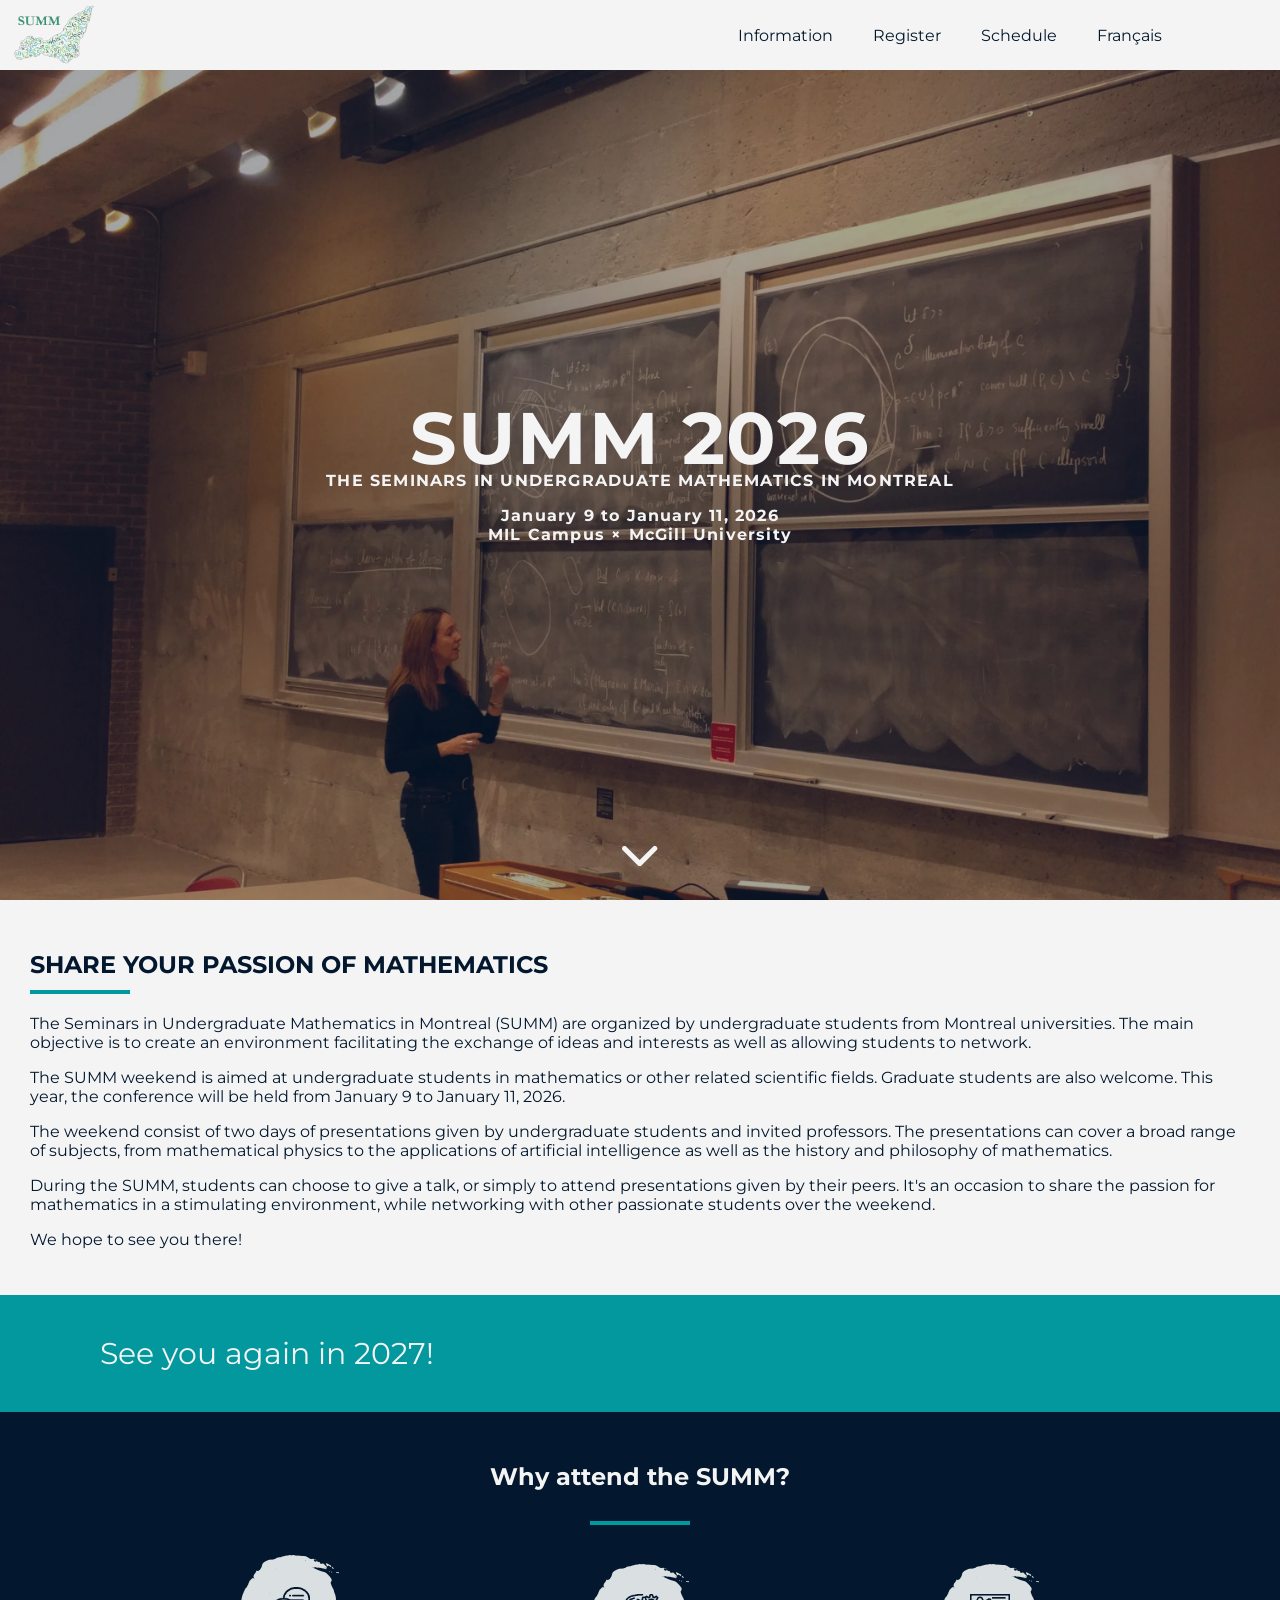
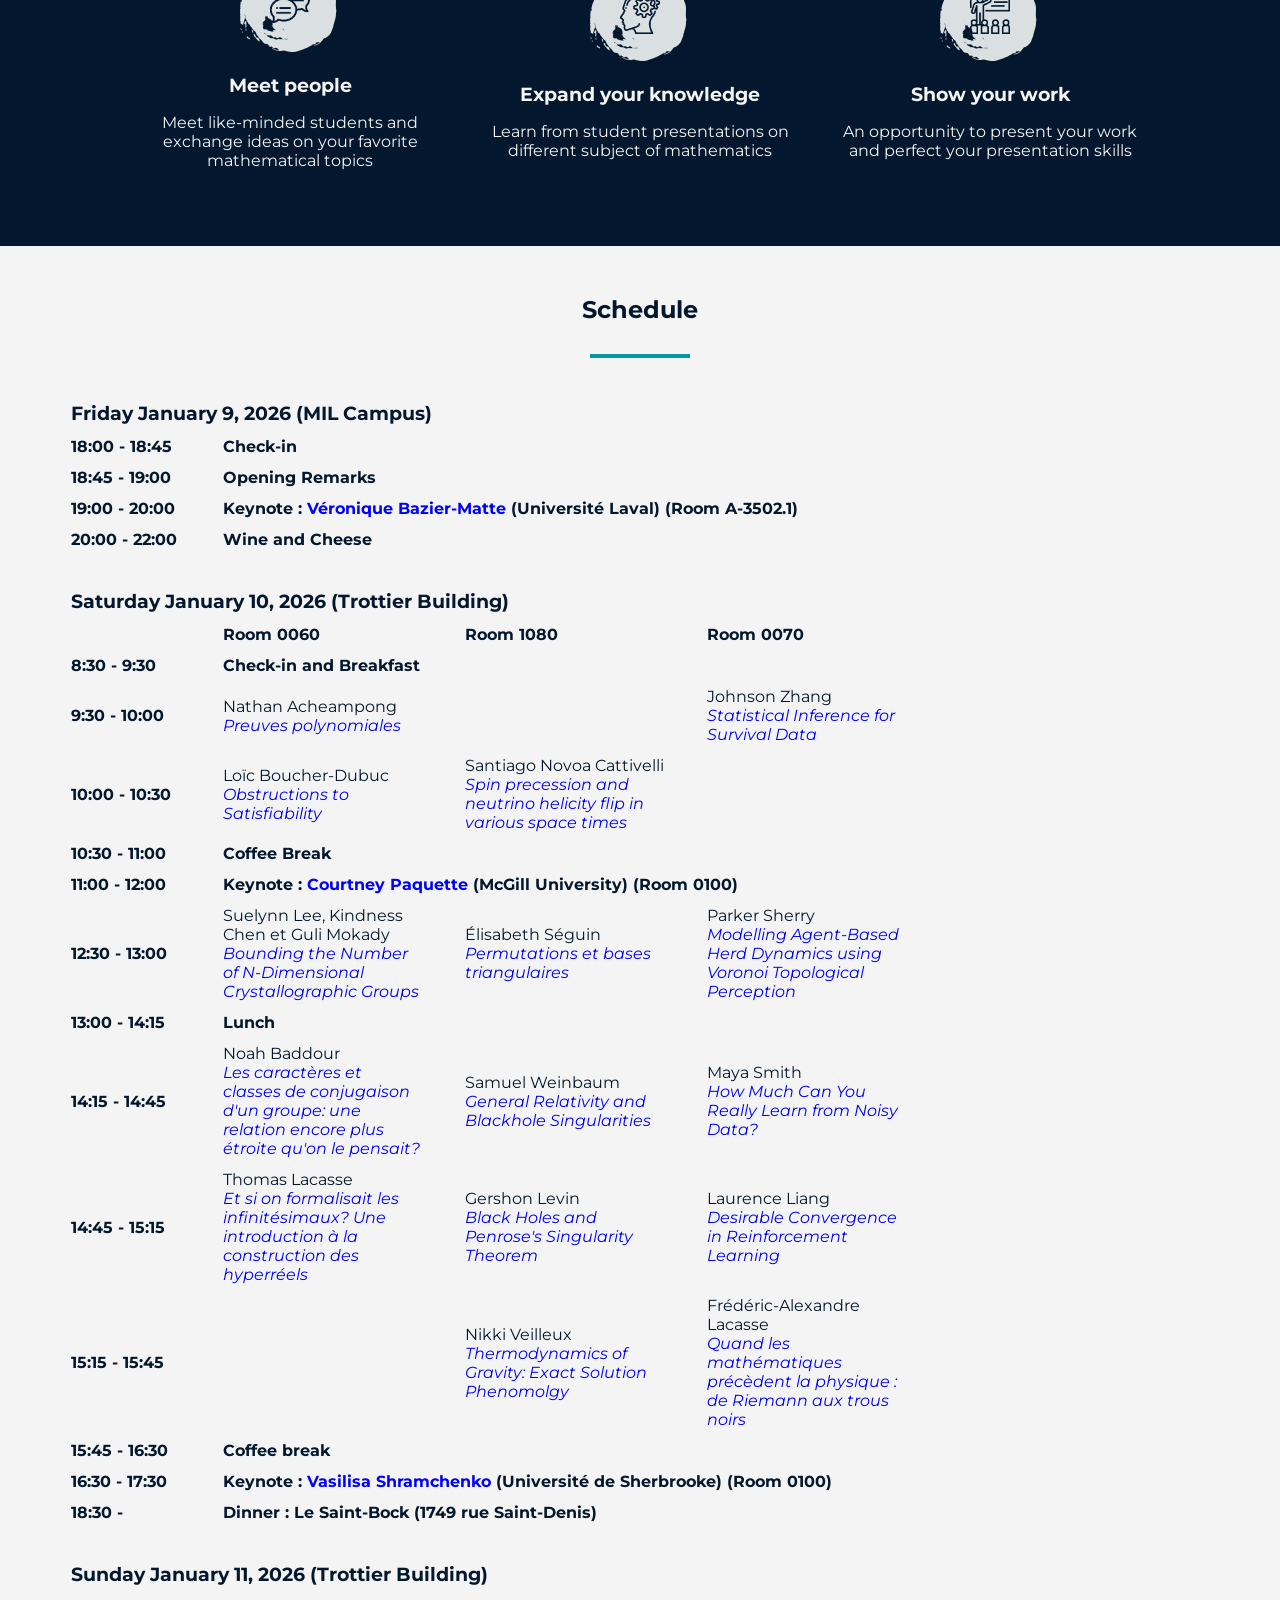
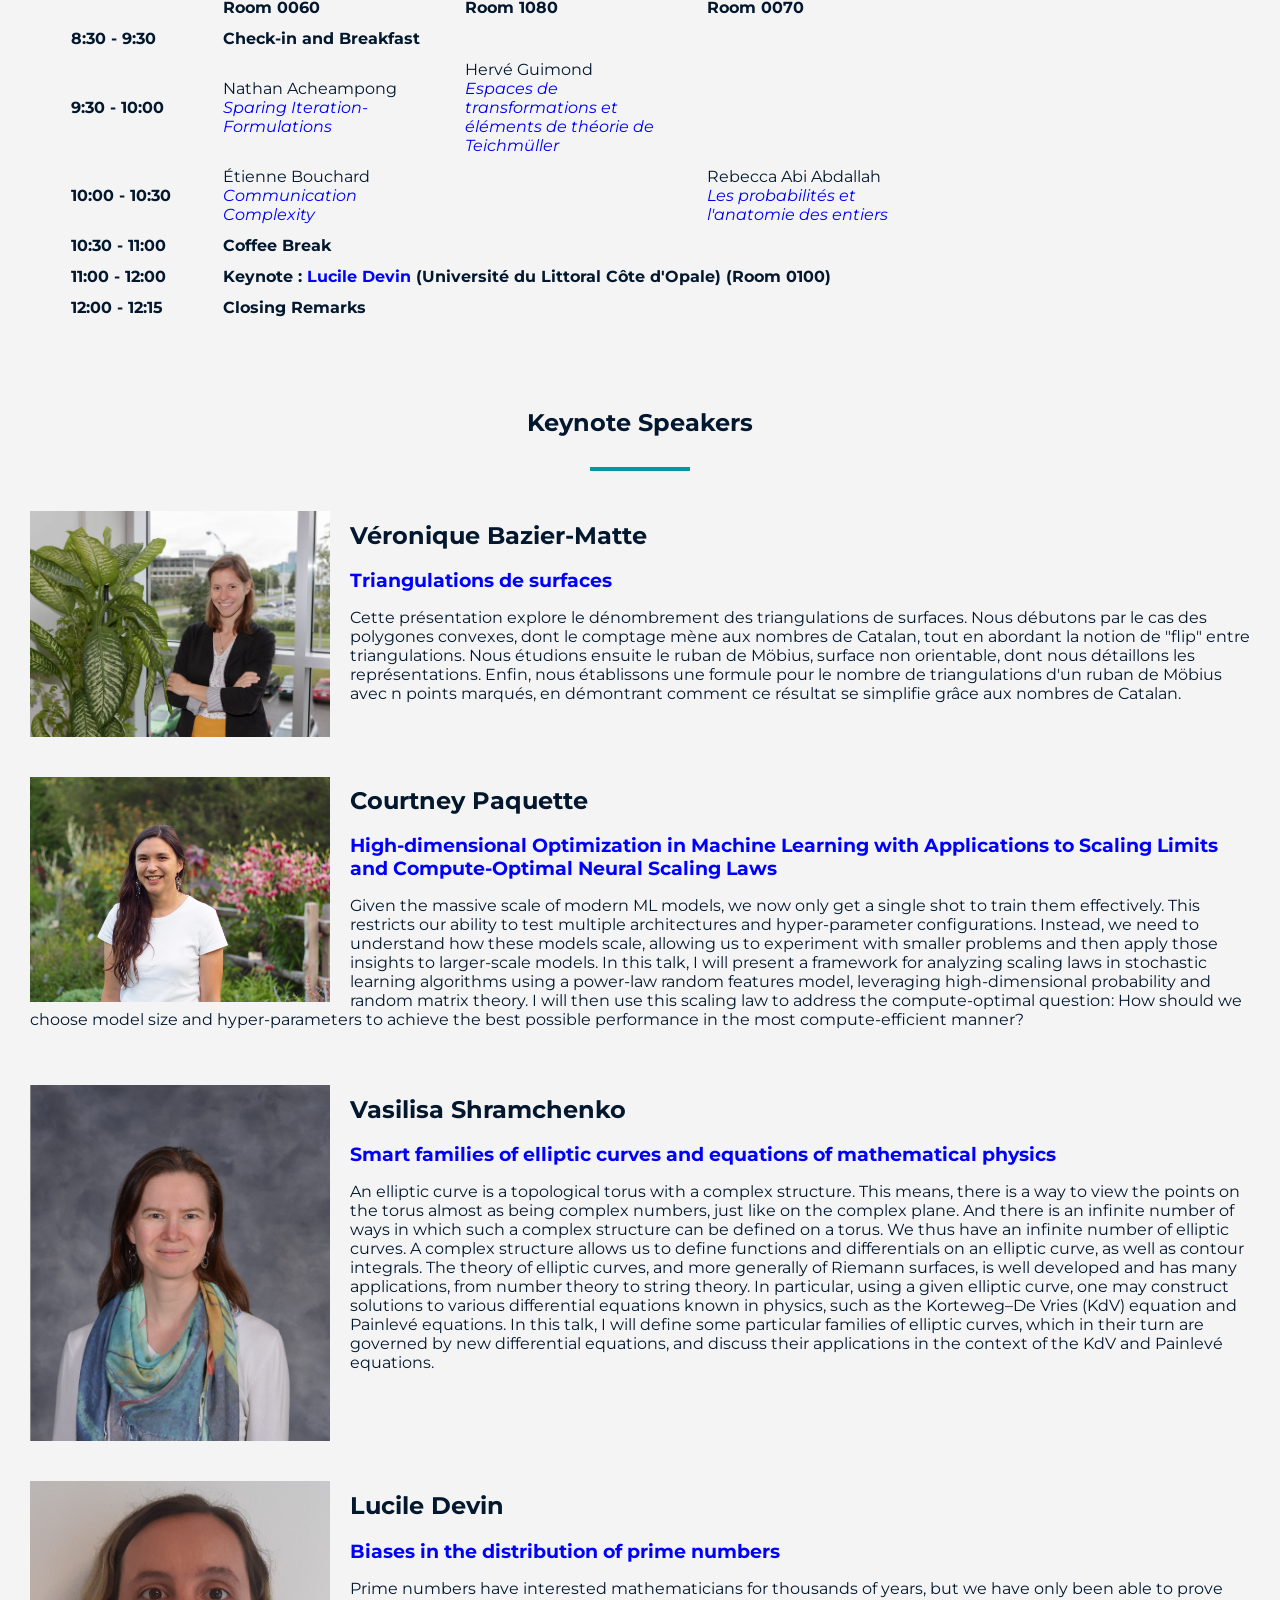
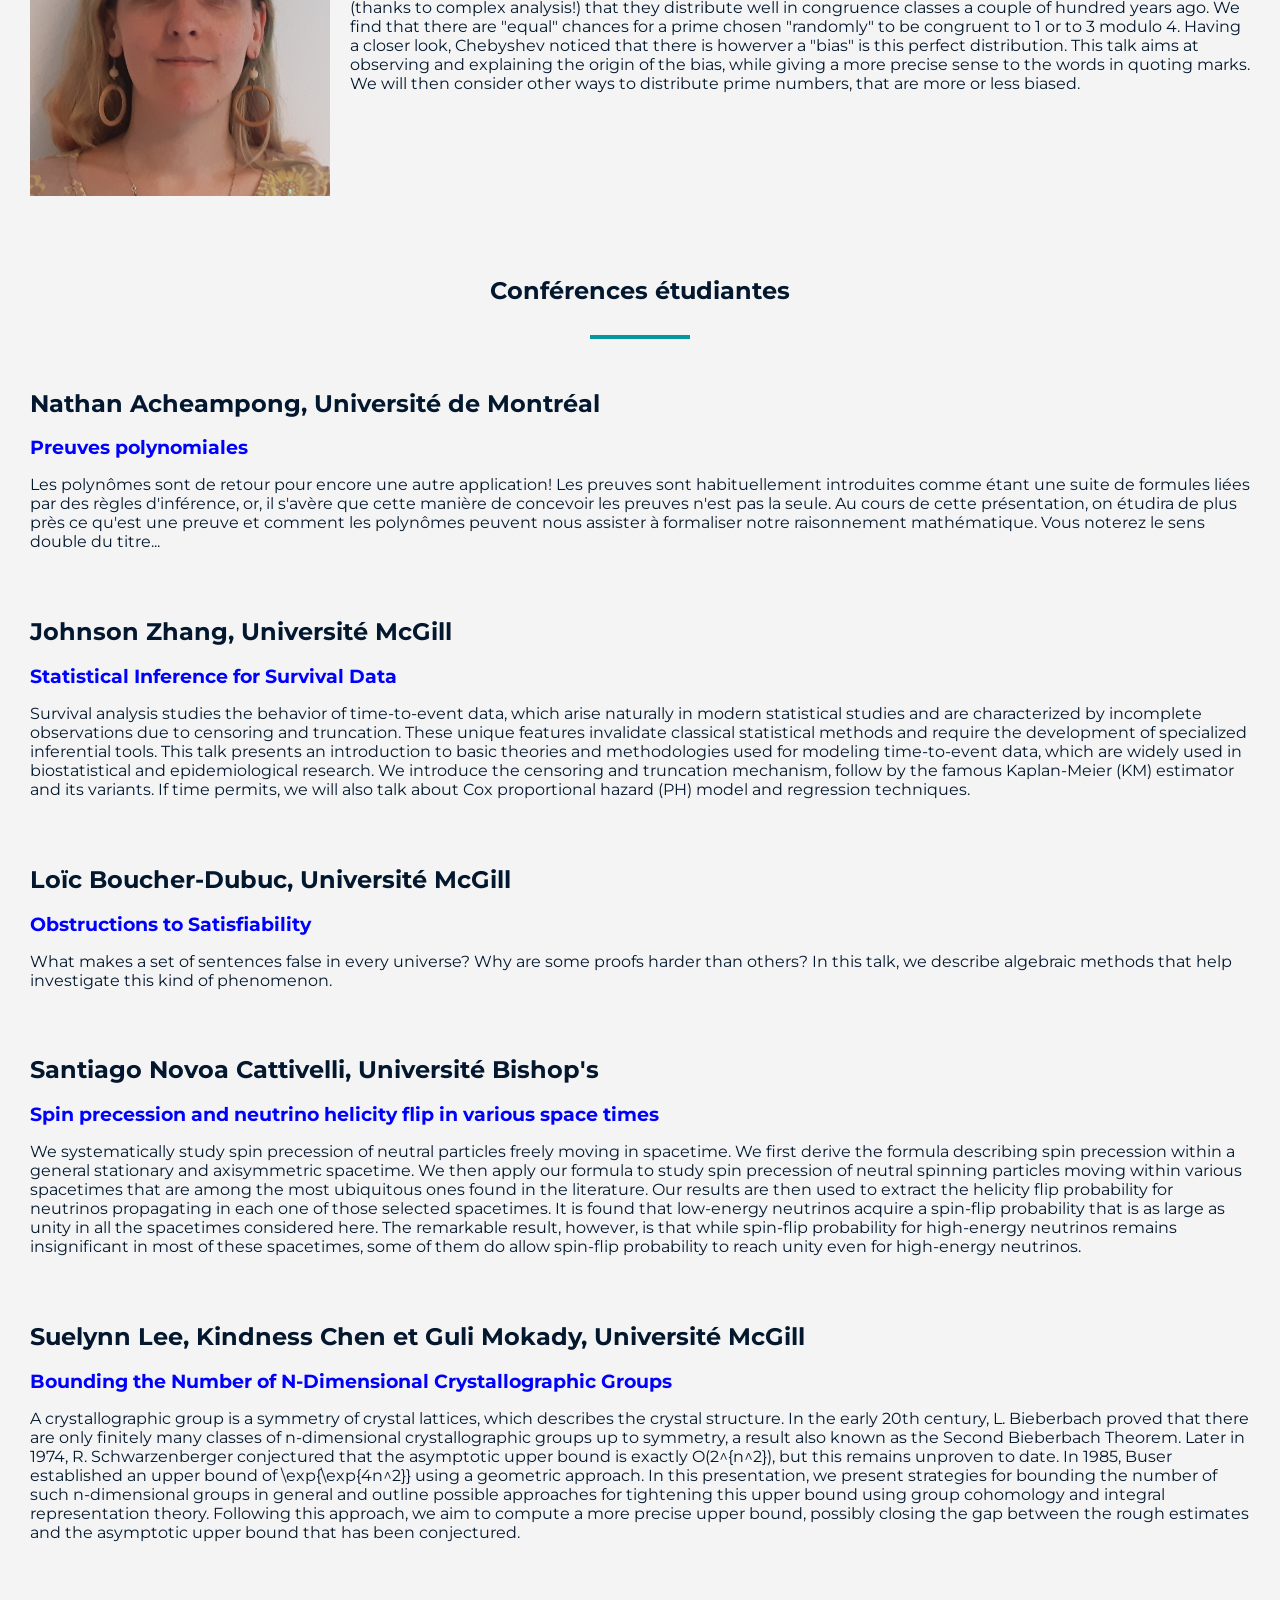
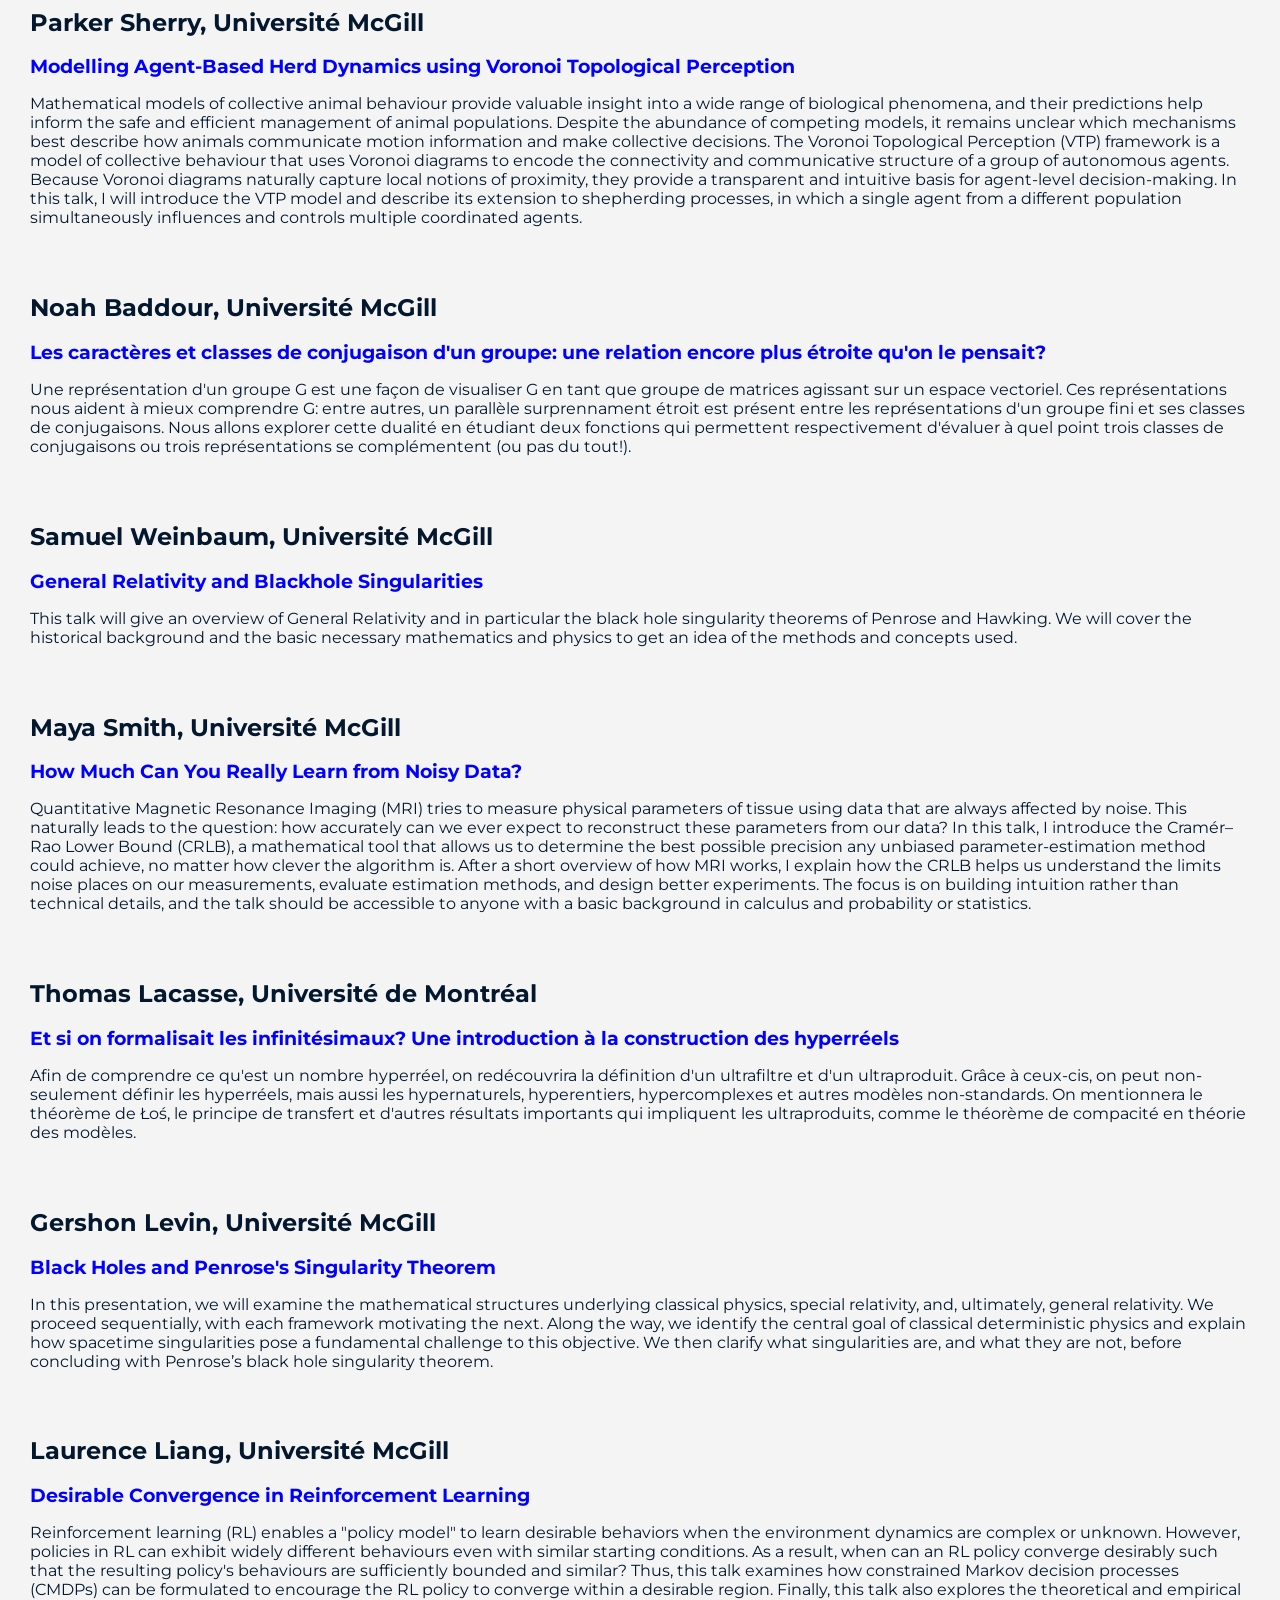
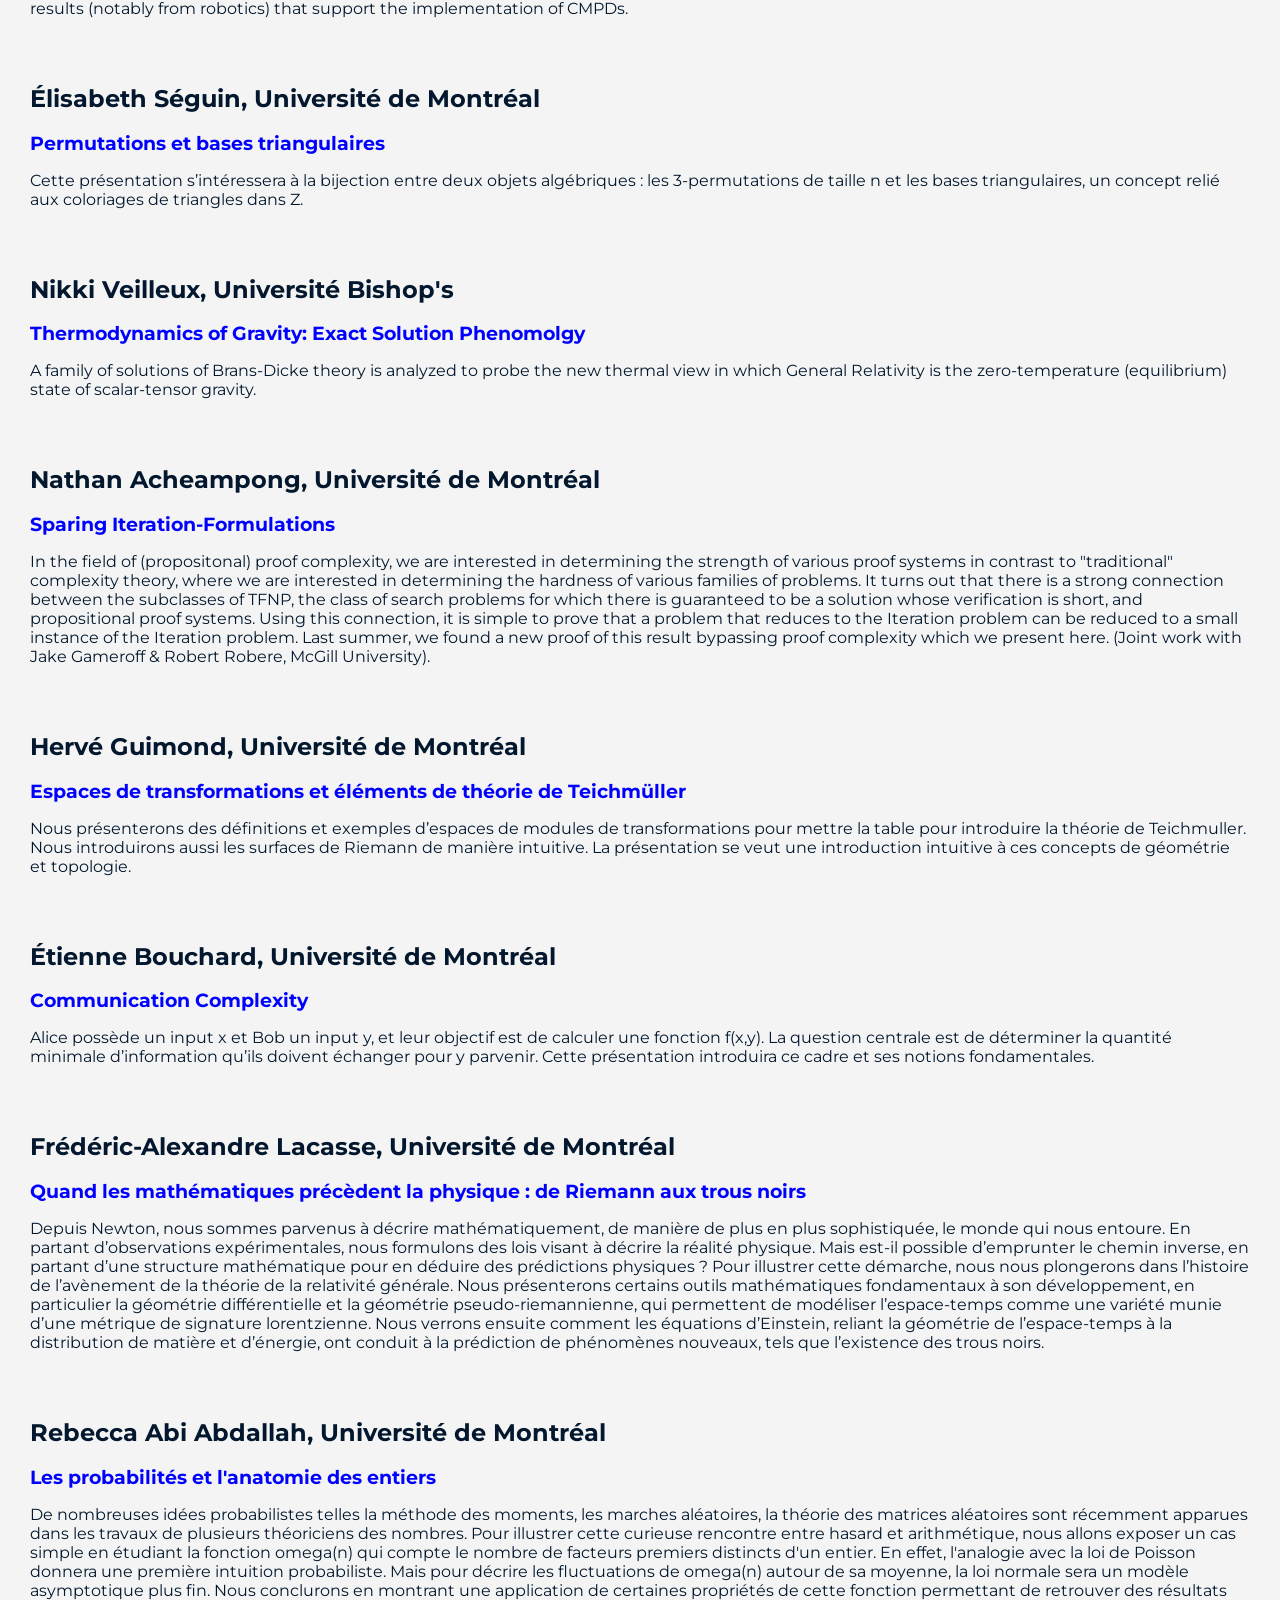
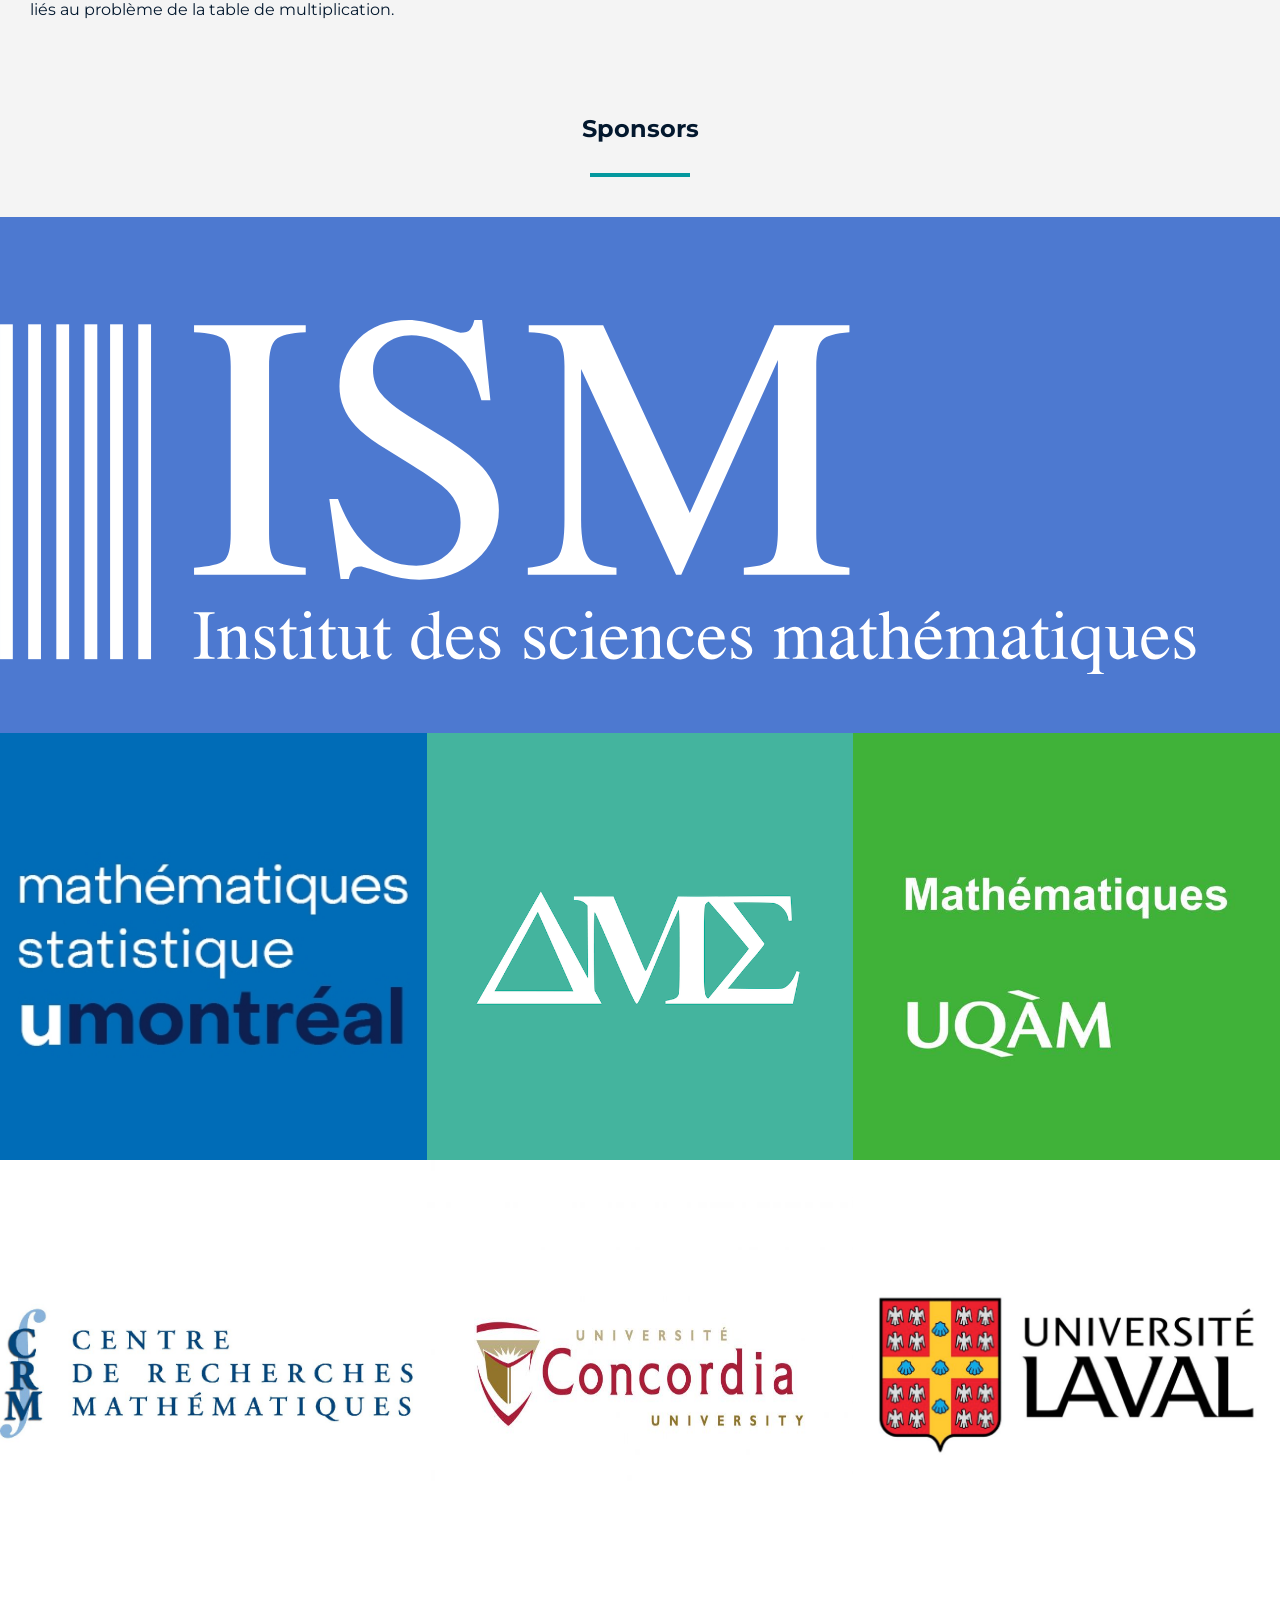
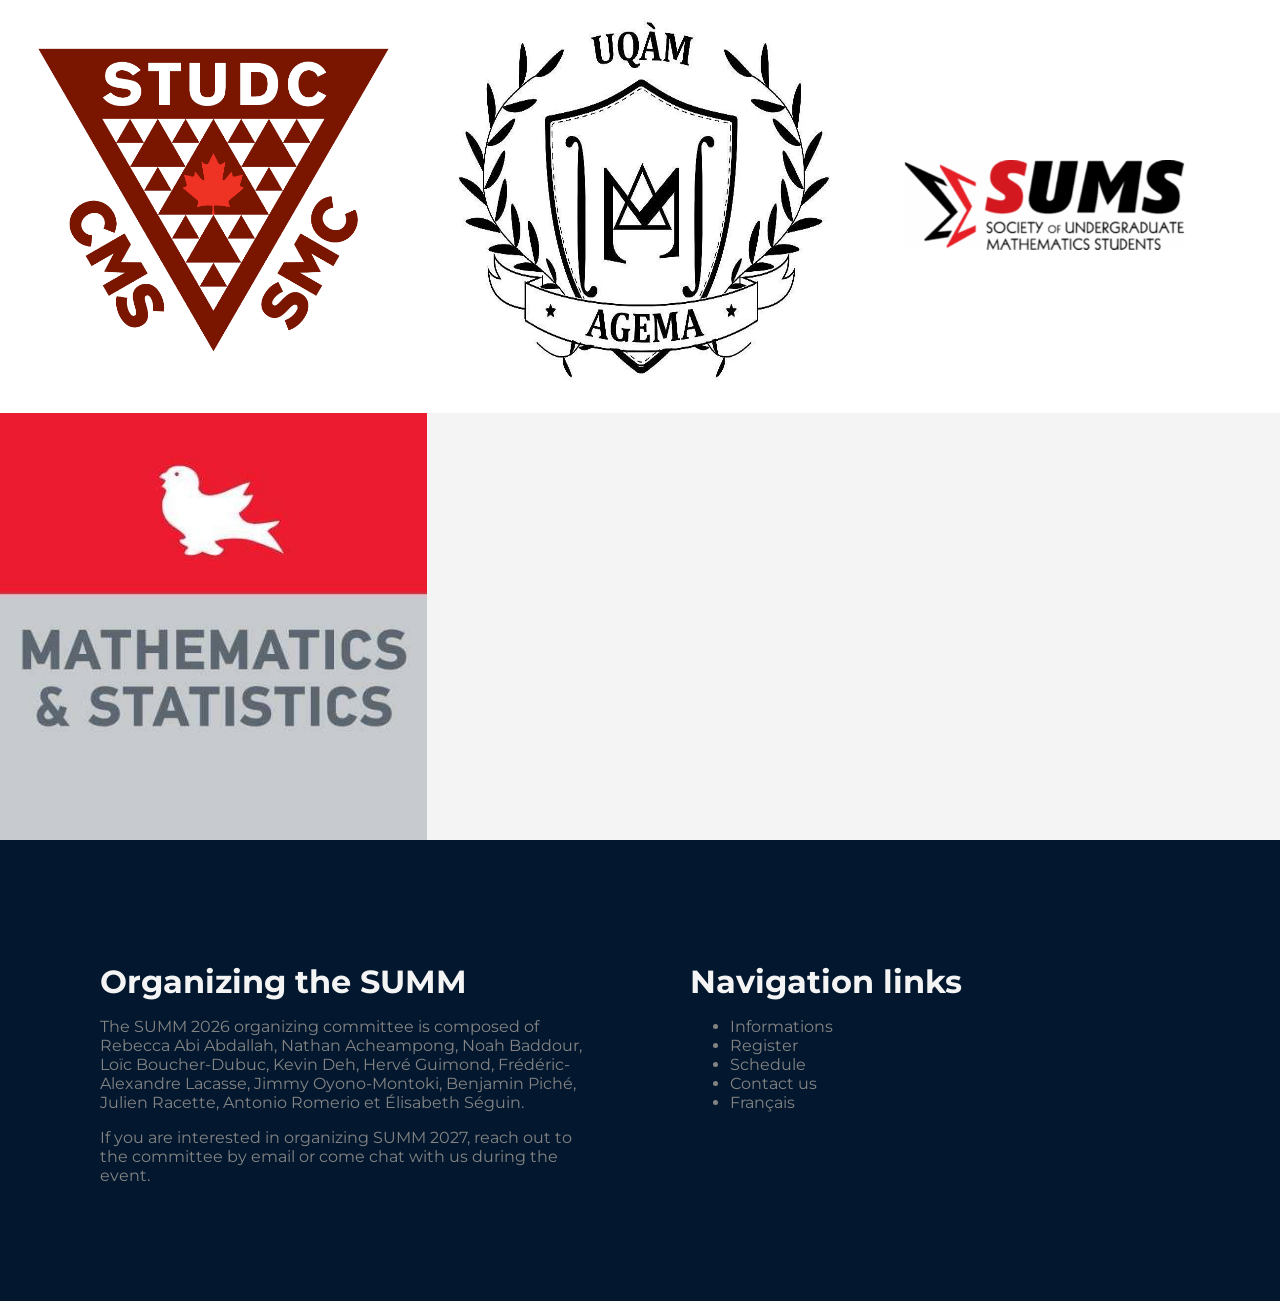
==== commit 4b7eef3f: "Update index.html" ====
--- a/en/index.html
+++ b/en/index.html
@@ -100,25 +100,25 @@
 	</div>
             <p>The A building is on the right side of the bridge. Its entrance will be found at the other end of the bridge.</p>
 			<p>Room A-3502.1 is on the third floor. Use the stairs at the end of the hallway, to the left.</p> -->
-		<h2>How to get to the Trottier building from McGill station:</h2>
+	<!-- <h2>How to get to the Trottier building from McGill station:</h2>
 	<div class="directions-row">
 		<img src="../img/dirMcGill_Trottier.png" alt="Une image du campus MIL">
 		<img src="../img/McGill_Trottier.png" alt="Directions vers le campus MIL">
 	</div>
 			<p>From the metro station: Follow the signs towards the Robert-Bourassa exit (there is one near the Second Cup) and take the Robert-Bourassa/Président-Kennedy exit. Use the Président-Kennedy door and walk in the same direction - the Trottier building will be on your left.</p>
 			<p>From the REM station: Follow the signs towards the metro station, then refer to the above indications.</p>
-			<p>Rooms 0070, 0080, and 0100 are on the basement level and room 1080 is on the first floor.</p>
+			<p>Rooms 0070, 0080, and 0100 are on the basement level and room 1080 is on the first floor.</p> -->
         </div>
       </section>
       <div class="cta mg-none pd-r-huge pd-l-huge pd-b-big pd-t-big" id="reg">
-        <p class="light-color mg-none">See you there?</p>
+        <p class="light-color mg-none">See you again in 2027!</p>
         <div>
           <!-- <a class="mg-r-med" target="blank" href="">
             Register to give a talk
           </a> -->
-          <a target="blank"  href="https://www.zeffy.com/fr-CA/ticketing/summ--2026">
+          <!-- <a target="blank"  href="https://www.zeffy.com/fr-CA/ticketing/summ--2026">
             Register to attend
-          </a>
+          </a> -->
         </div>
       </div>
       <section class="flex flex-col flex-align-center" id="why">
@@ -177,7 +177,7 @@
 
 	<section id="program">
 		<div style="text-align:center;">
-    		<h2>Schedule (subject to change)</h2>
+    		<h2>Schedule</h2>
         	<span class="title-decoration mg-t-med"></span>
 		</div>
 <table id="program_table">
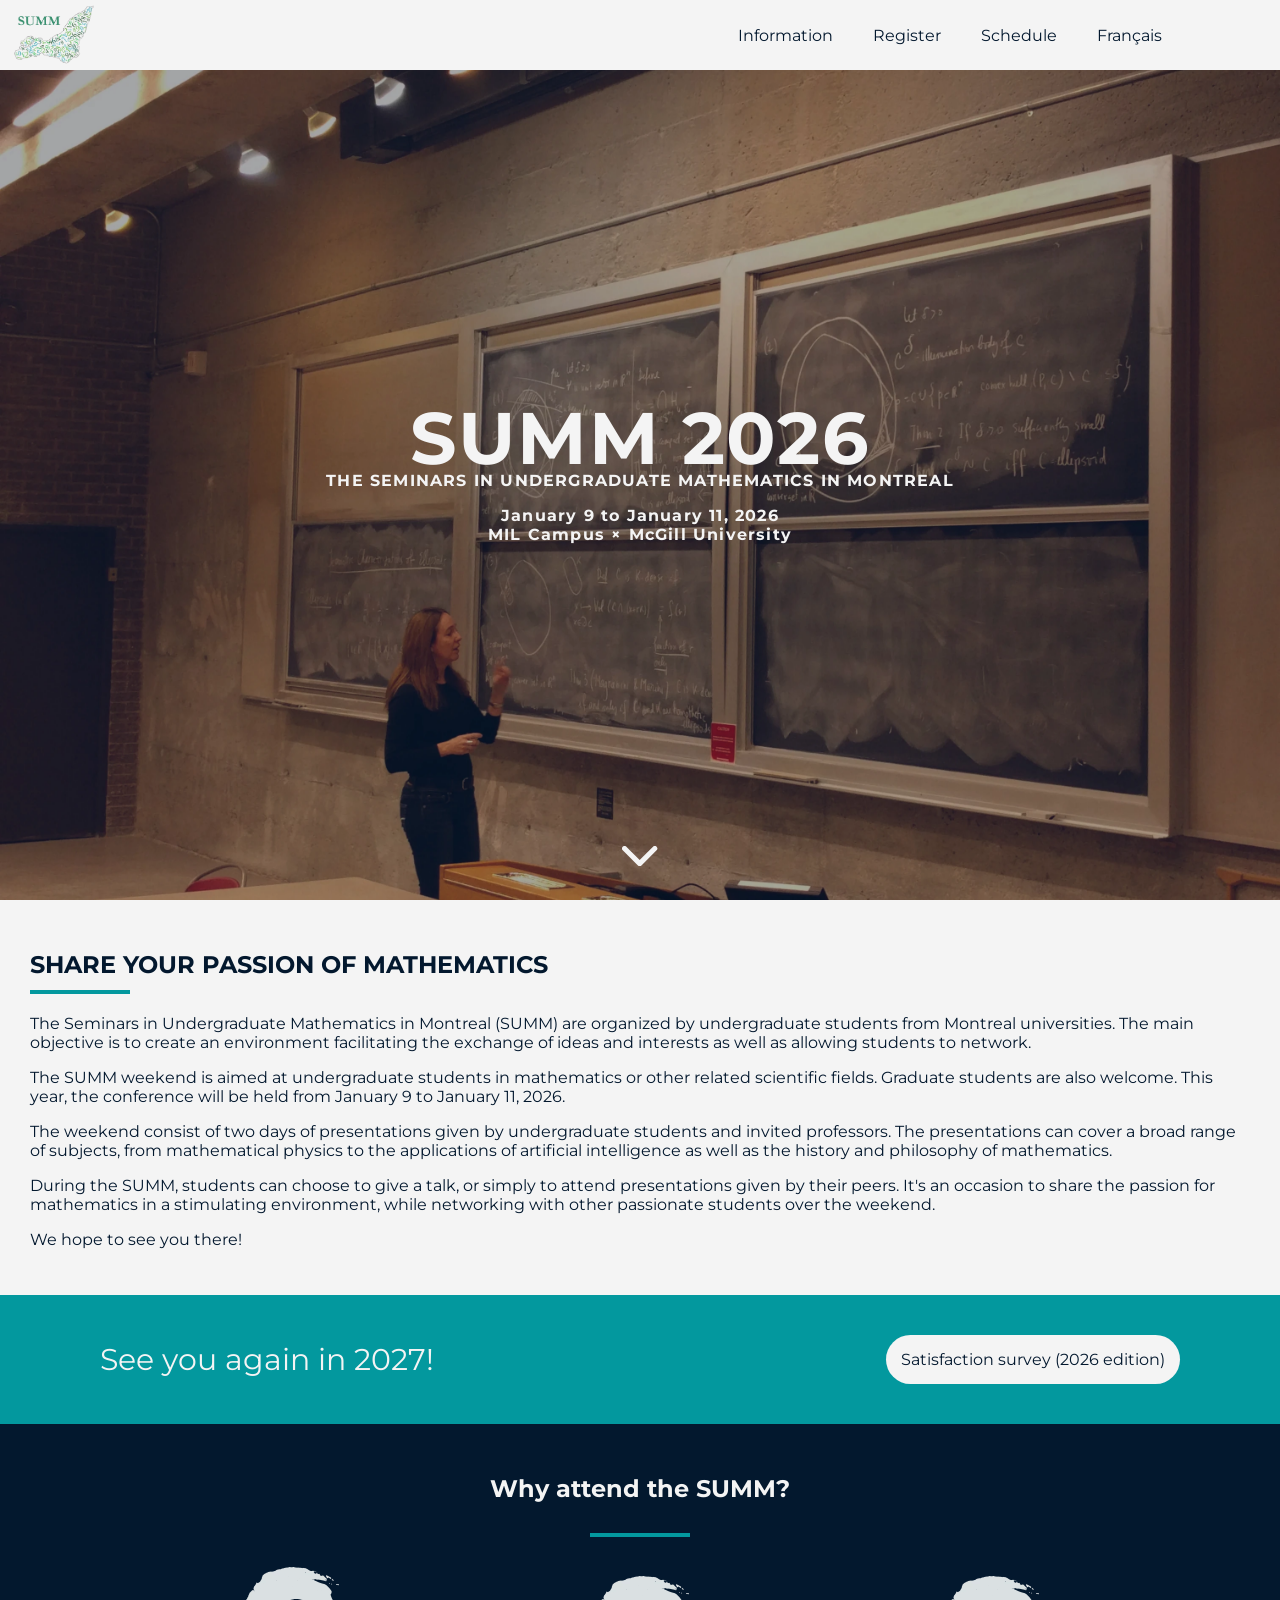
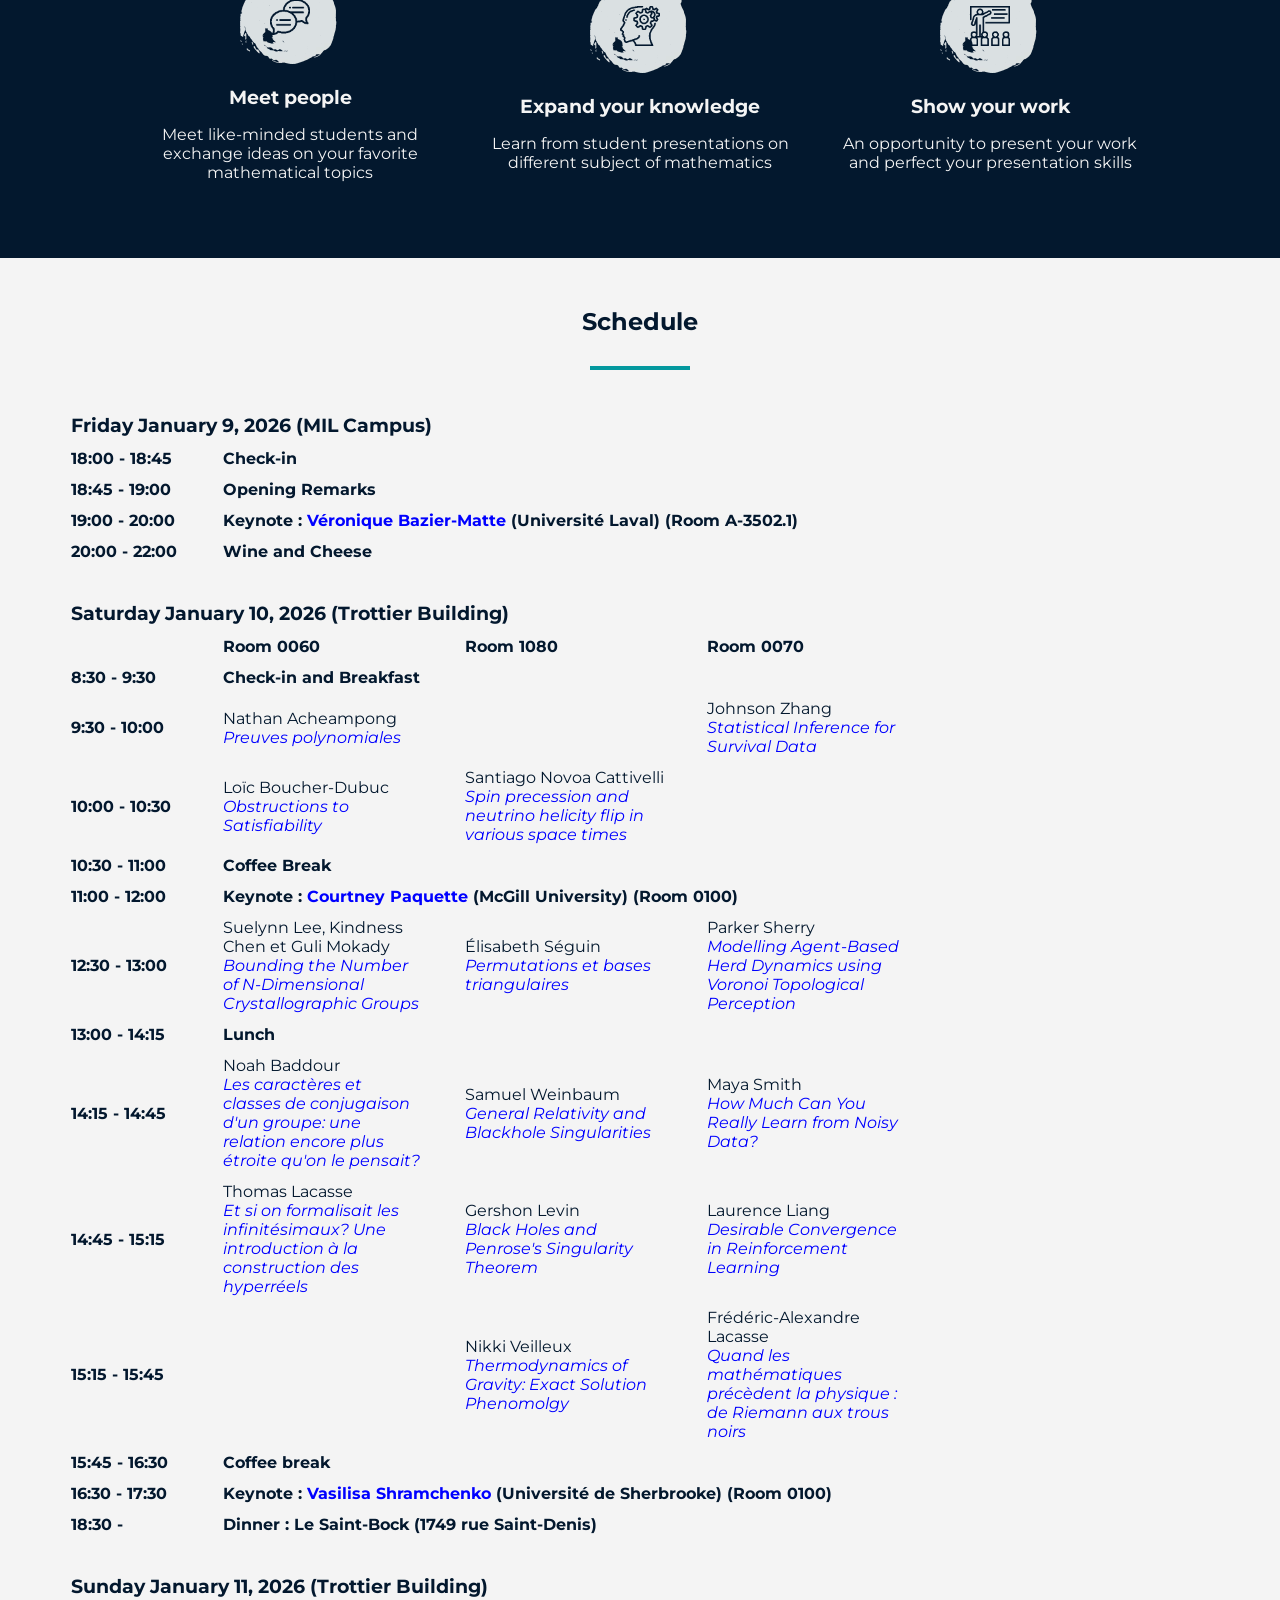
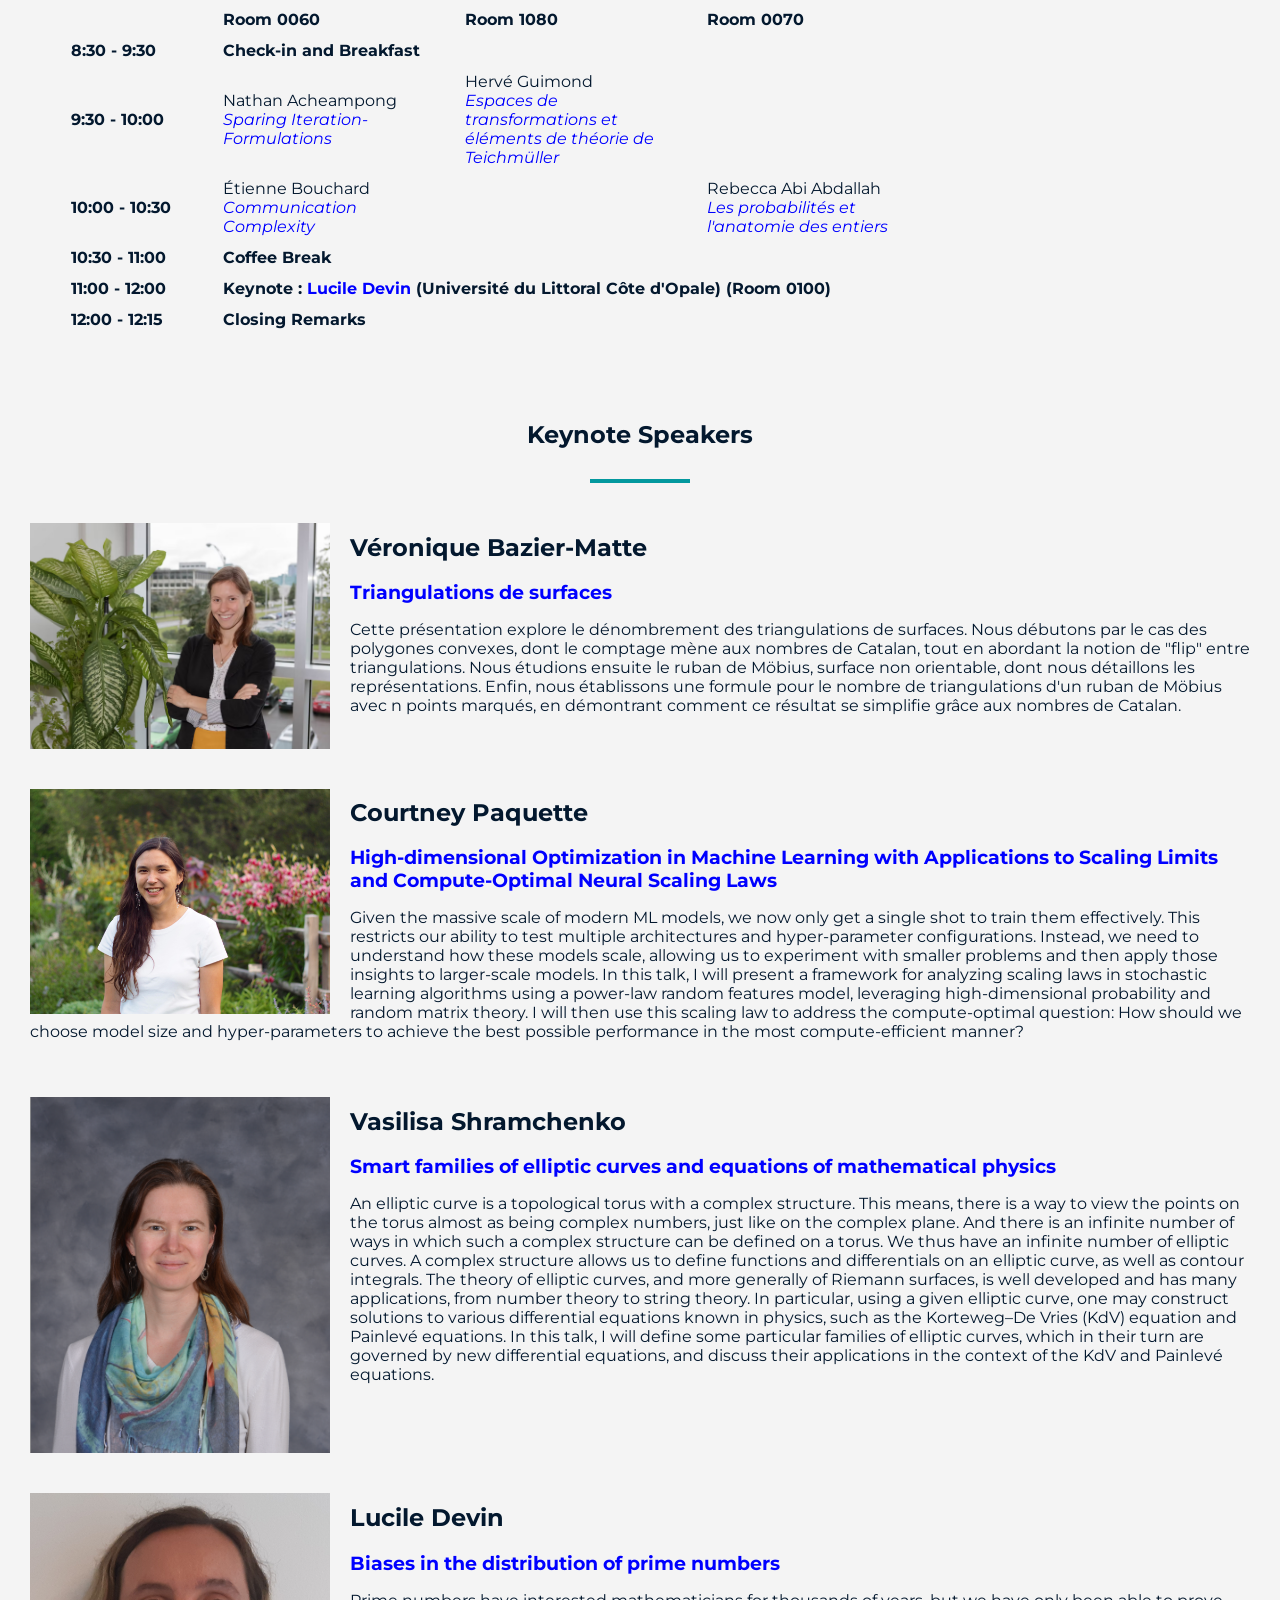
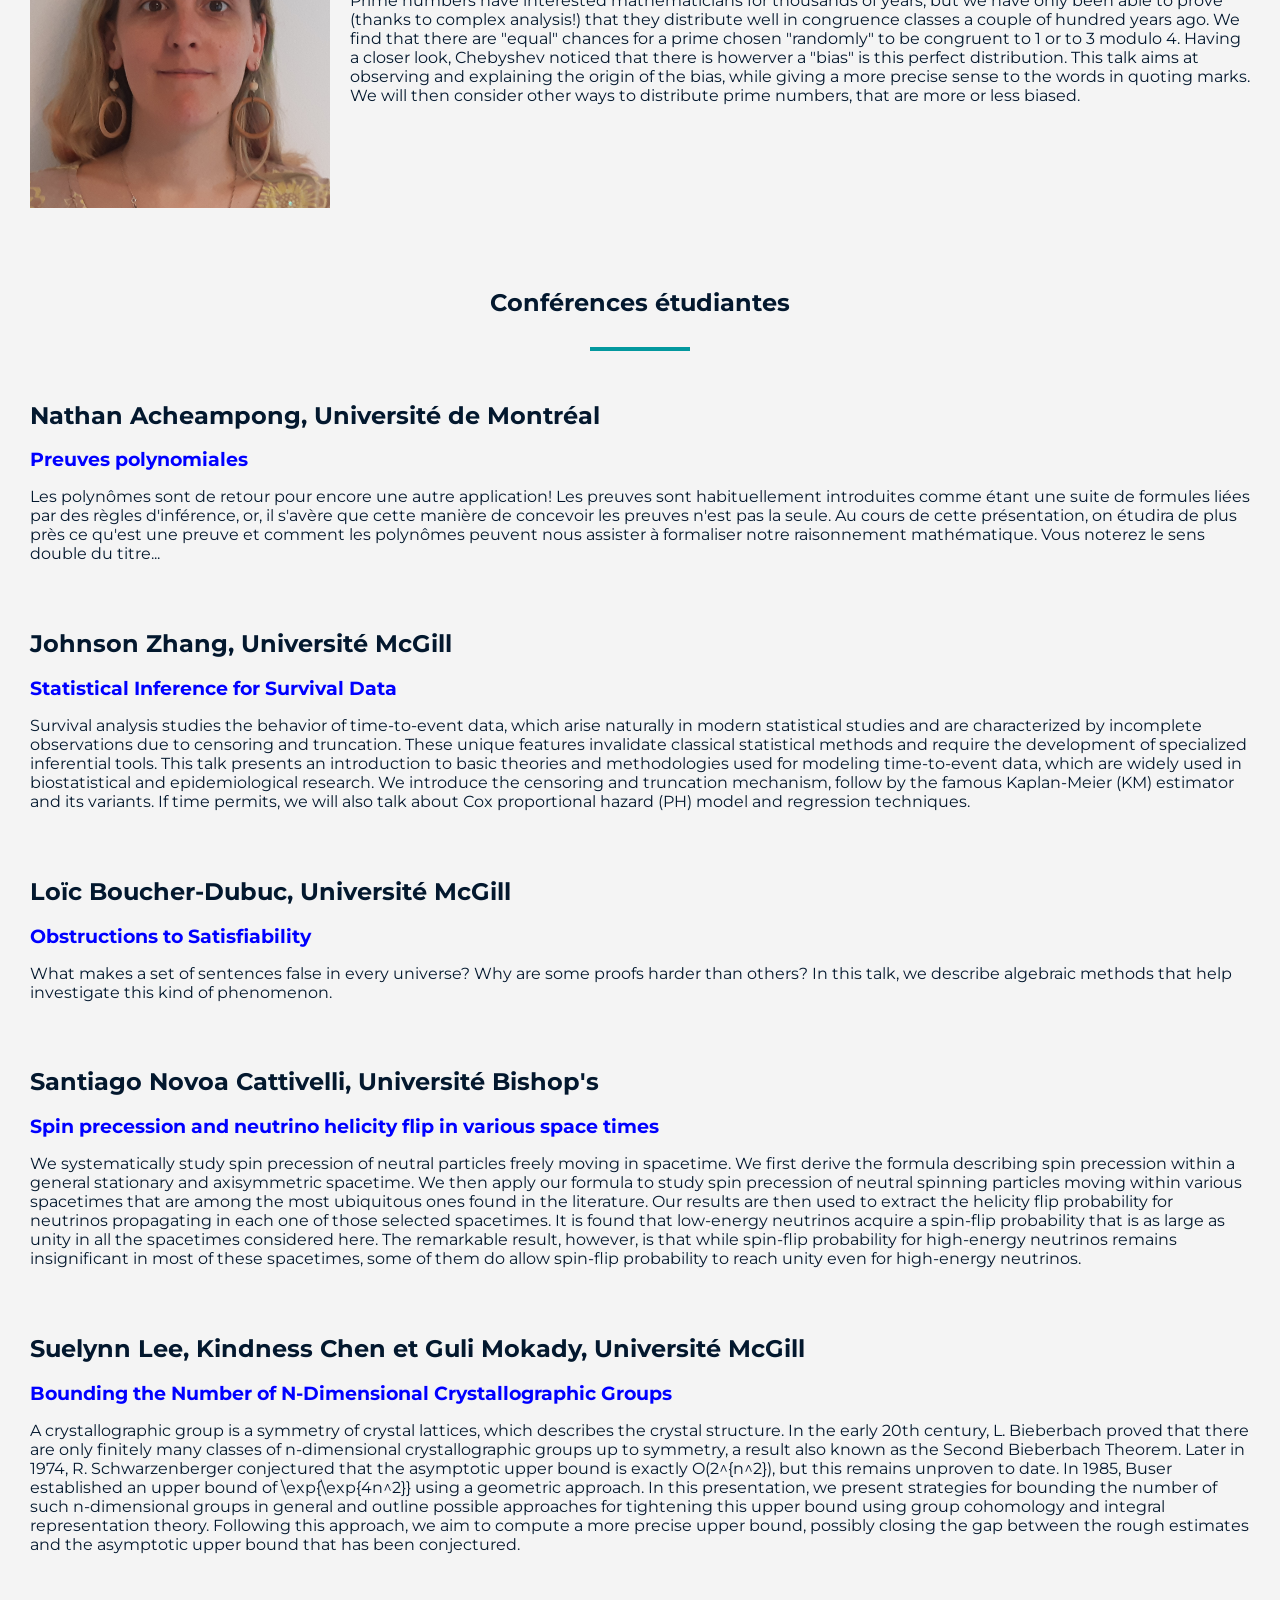
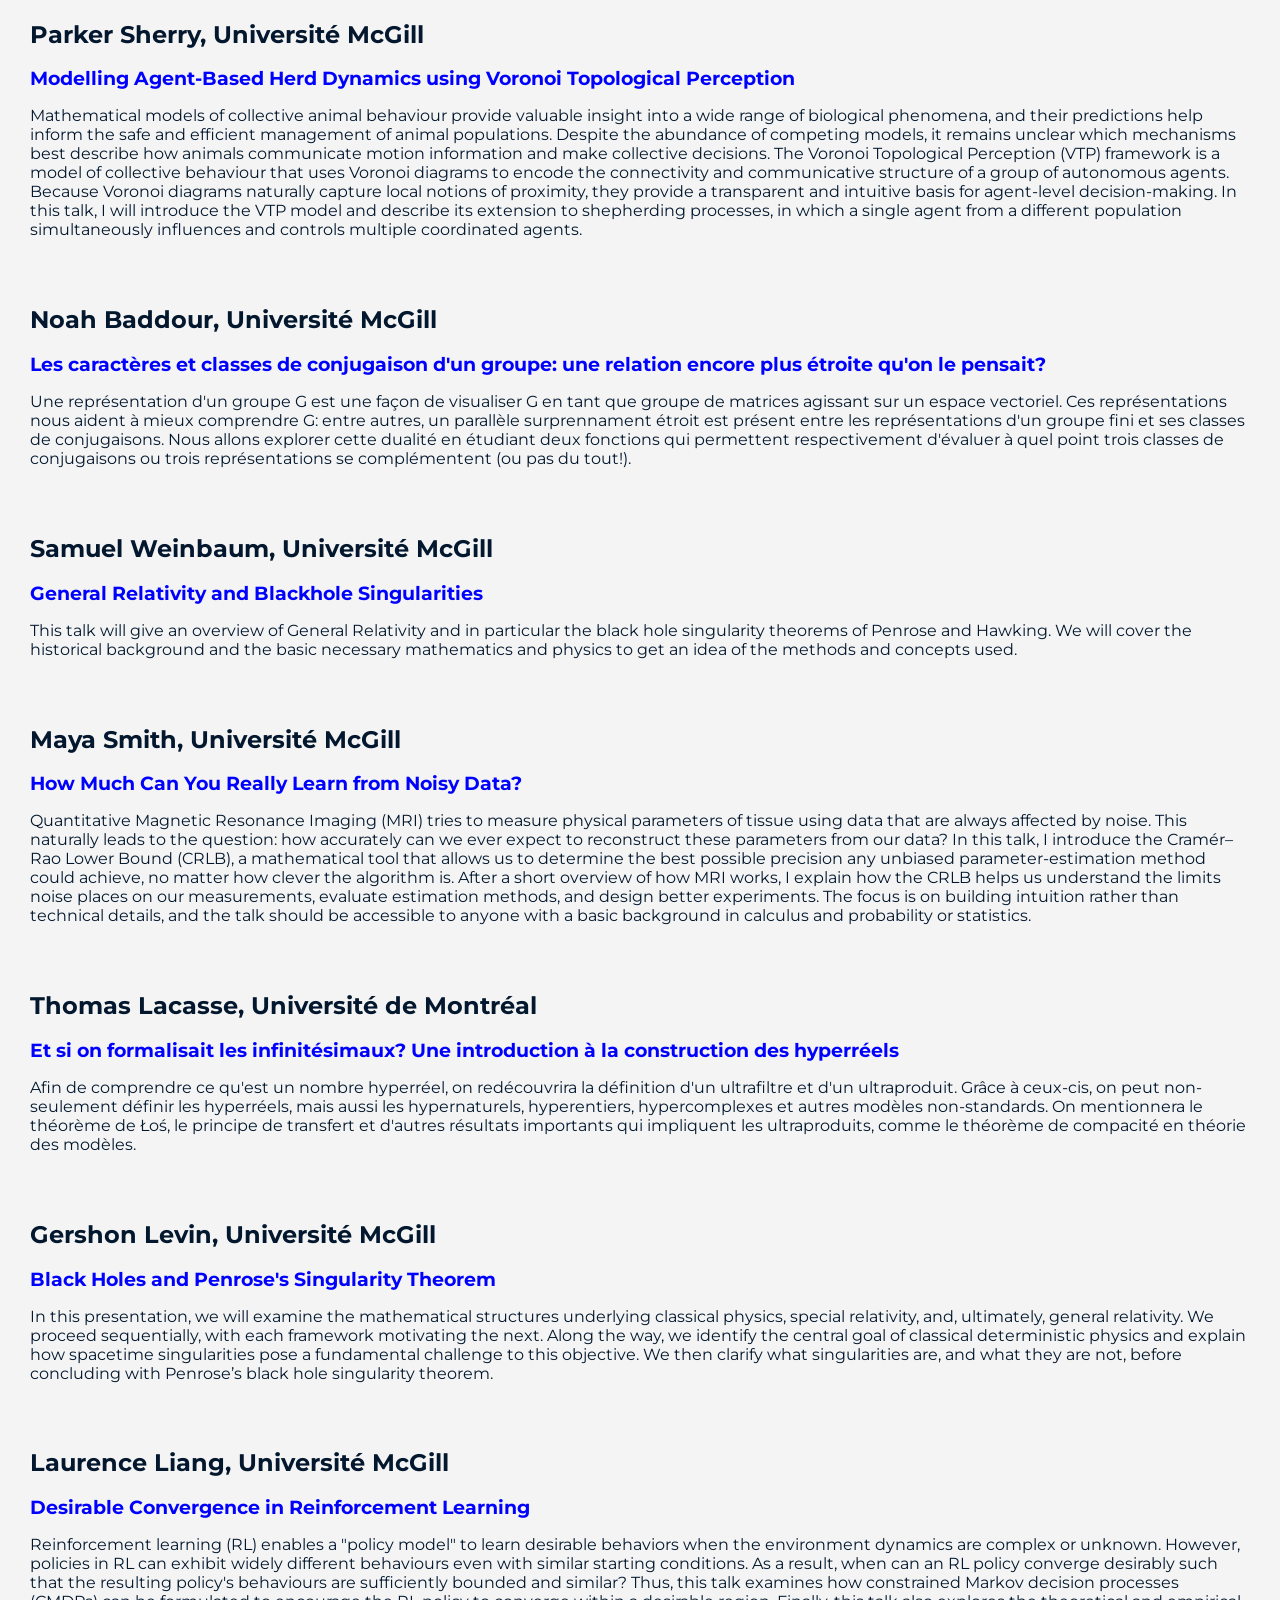
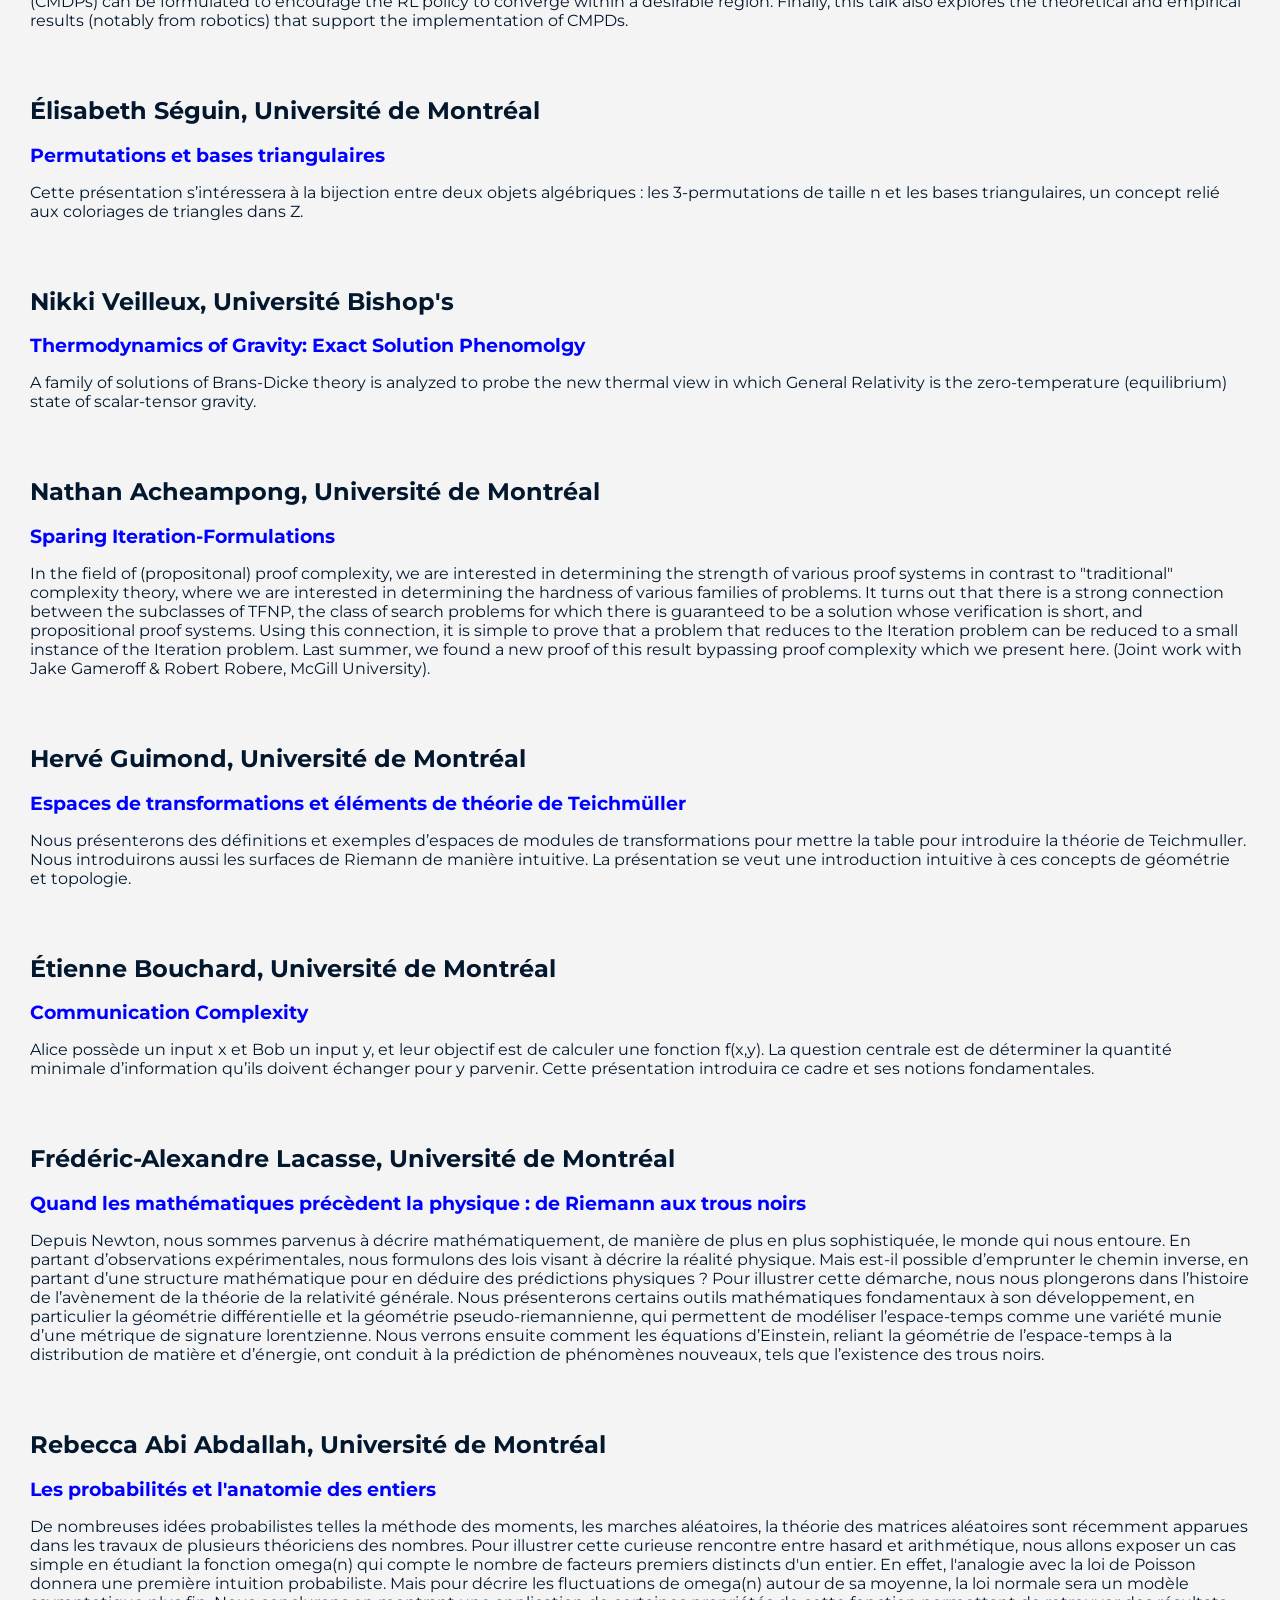
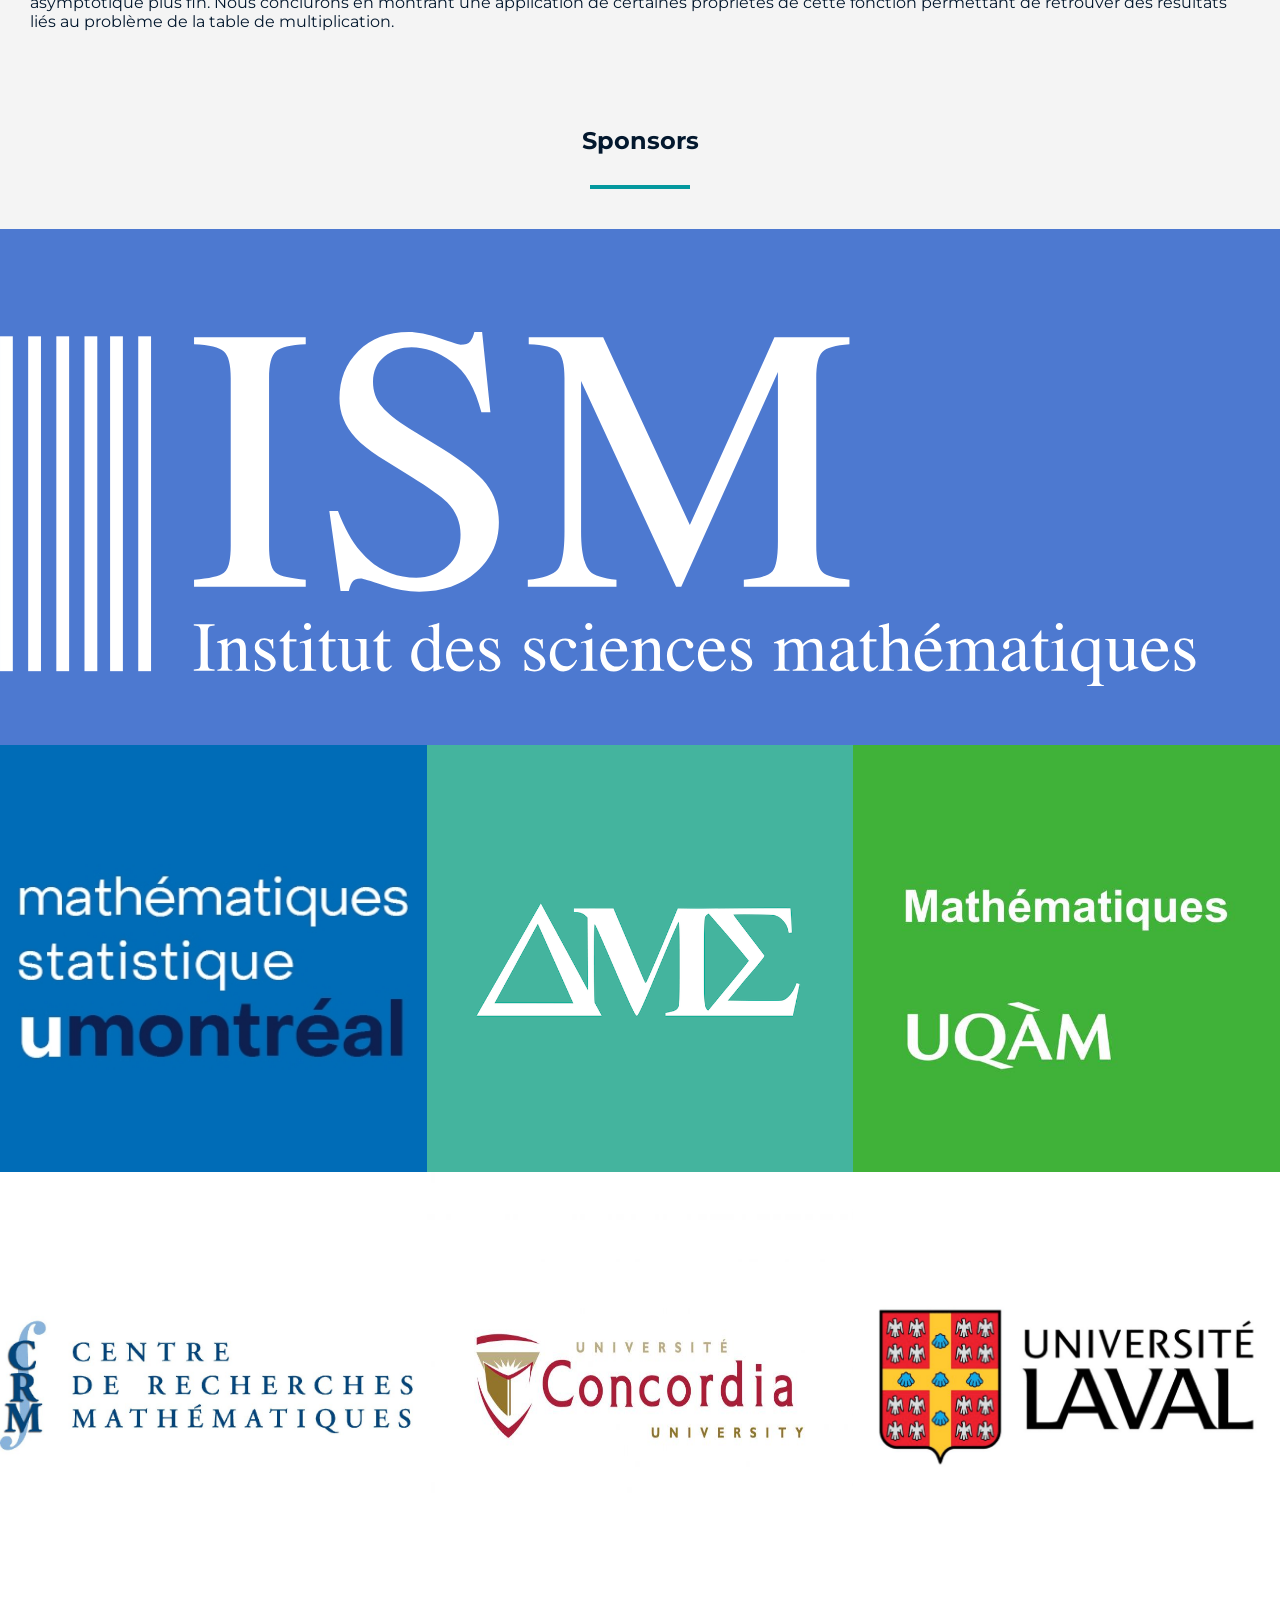
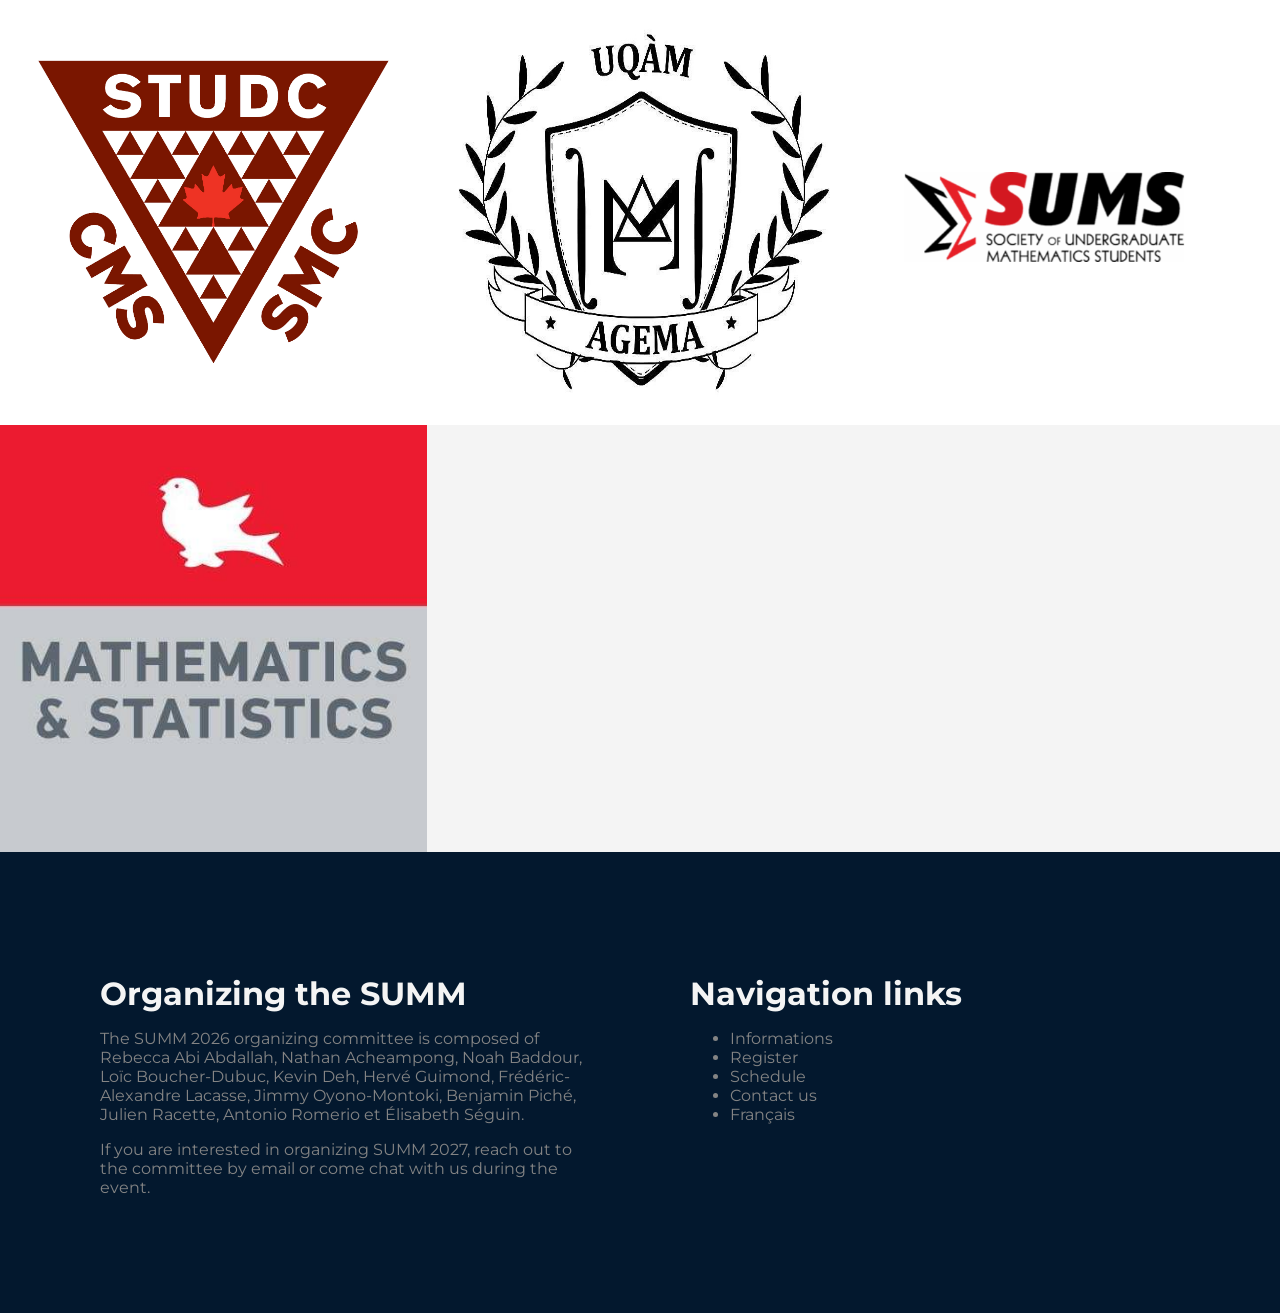
==== commit e4c74b28: "Update index.html" ====
--- a/en/index.html
+++ b/en/index.html
@@ -116,9 +116,9 @@
           <!-- <a class="mg-r-med" target="blank" href="">
             Register to give a talk
           </a> -->
-          <!-- <a target="blank"  href="https://www.zeffy.com/fr-CA/ticketing/summ--2026">
-            Register to attend
-          </a> -->
+          <a target="blank"  href="https://docs.google.com/forms/d/e/1FAIpQLSeBRWJUD1YpJq8Q44lcKPrEe3PigZ9jPwLbaJYk4IjX0qFpjA/viewform">
+            Satisfaction survey (2026 edition)
+          </a>
         </div>
       </div>
       <section class="flex flex-col flex-align-center" id="why">
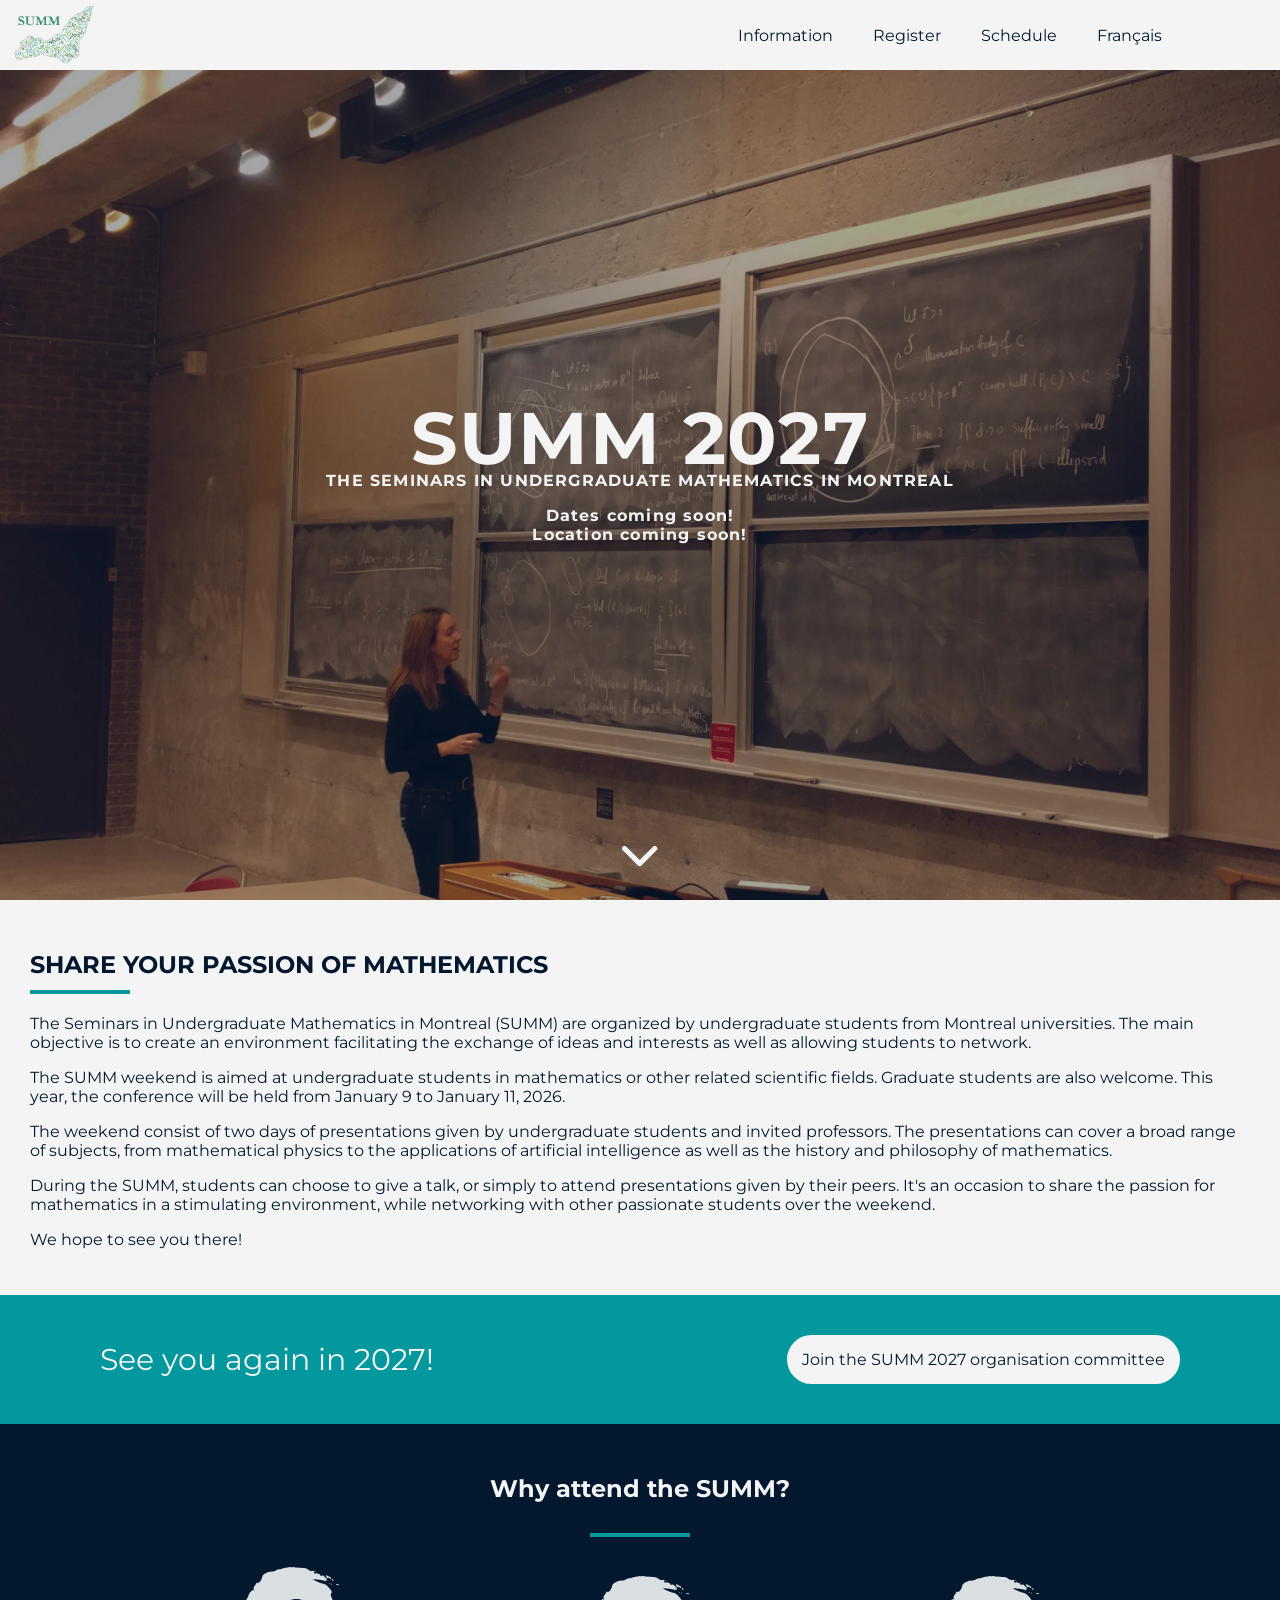
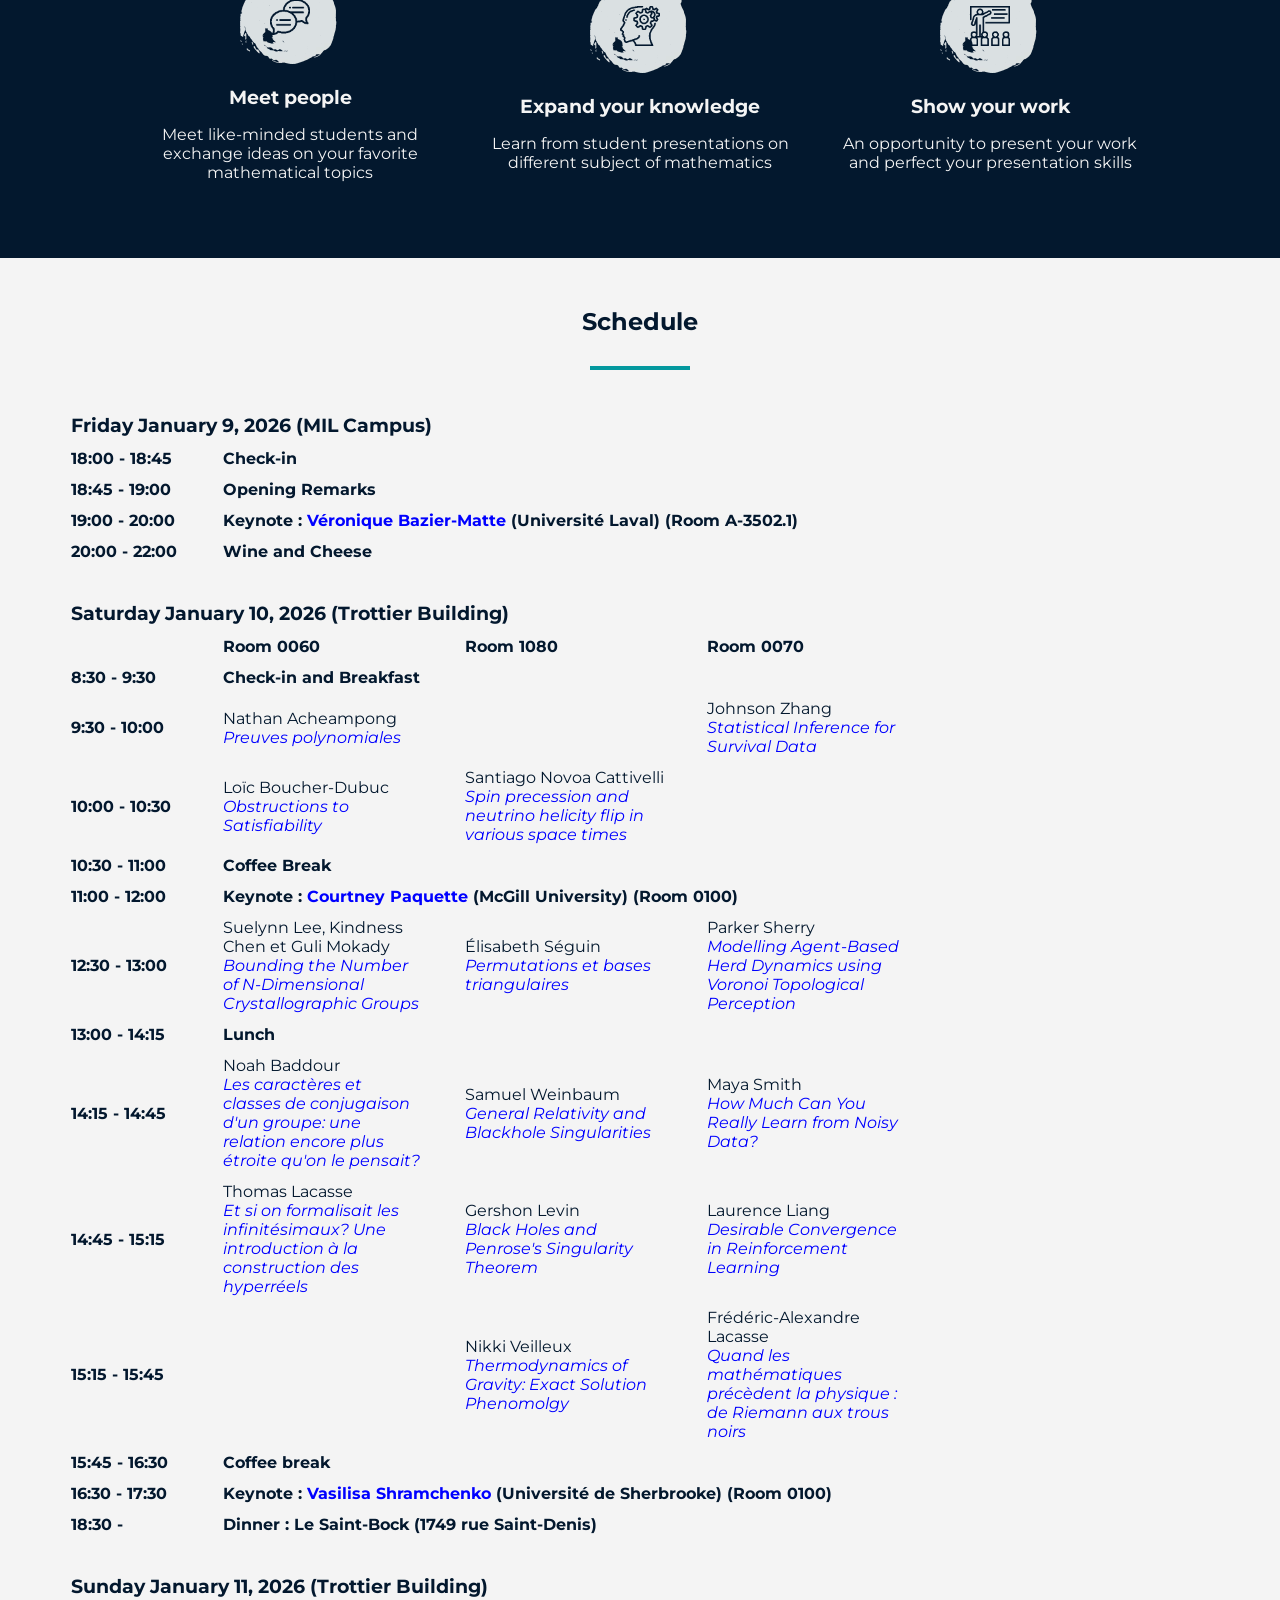
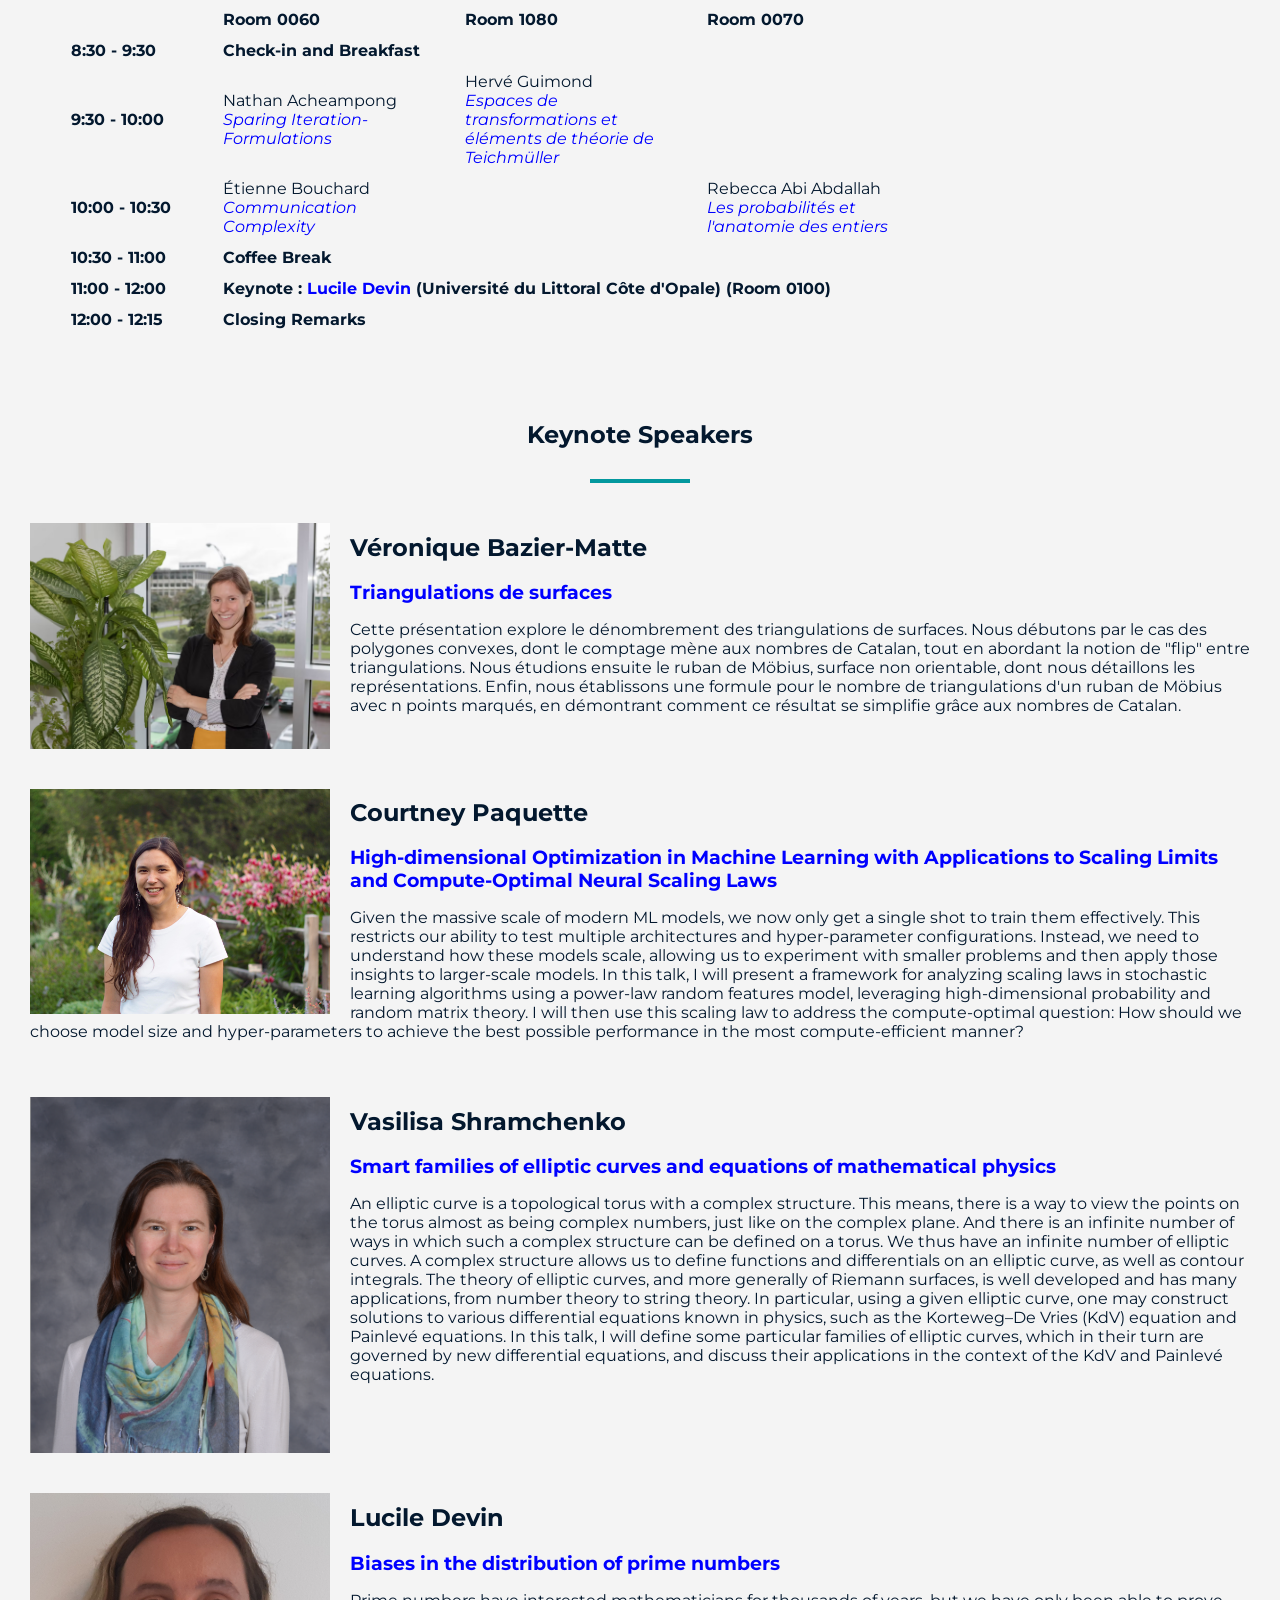
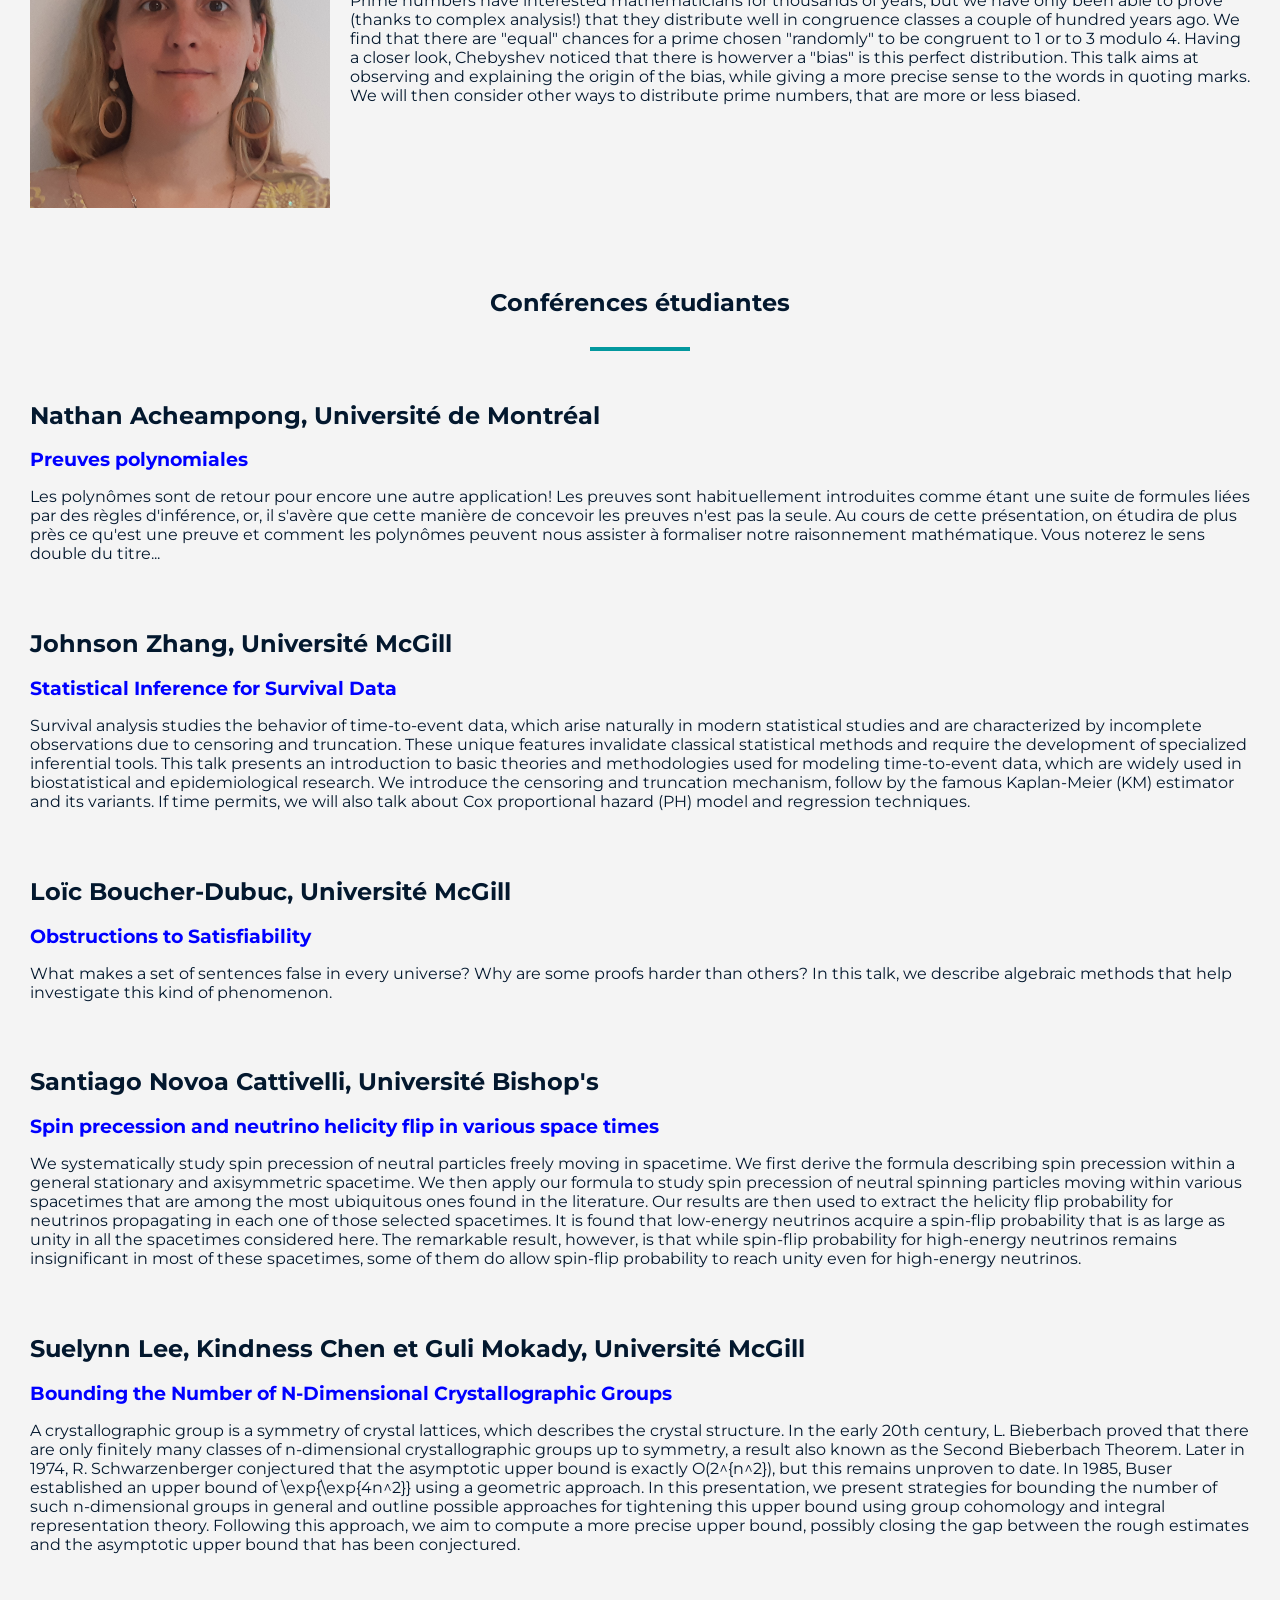
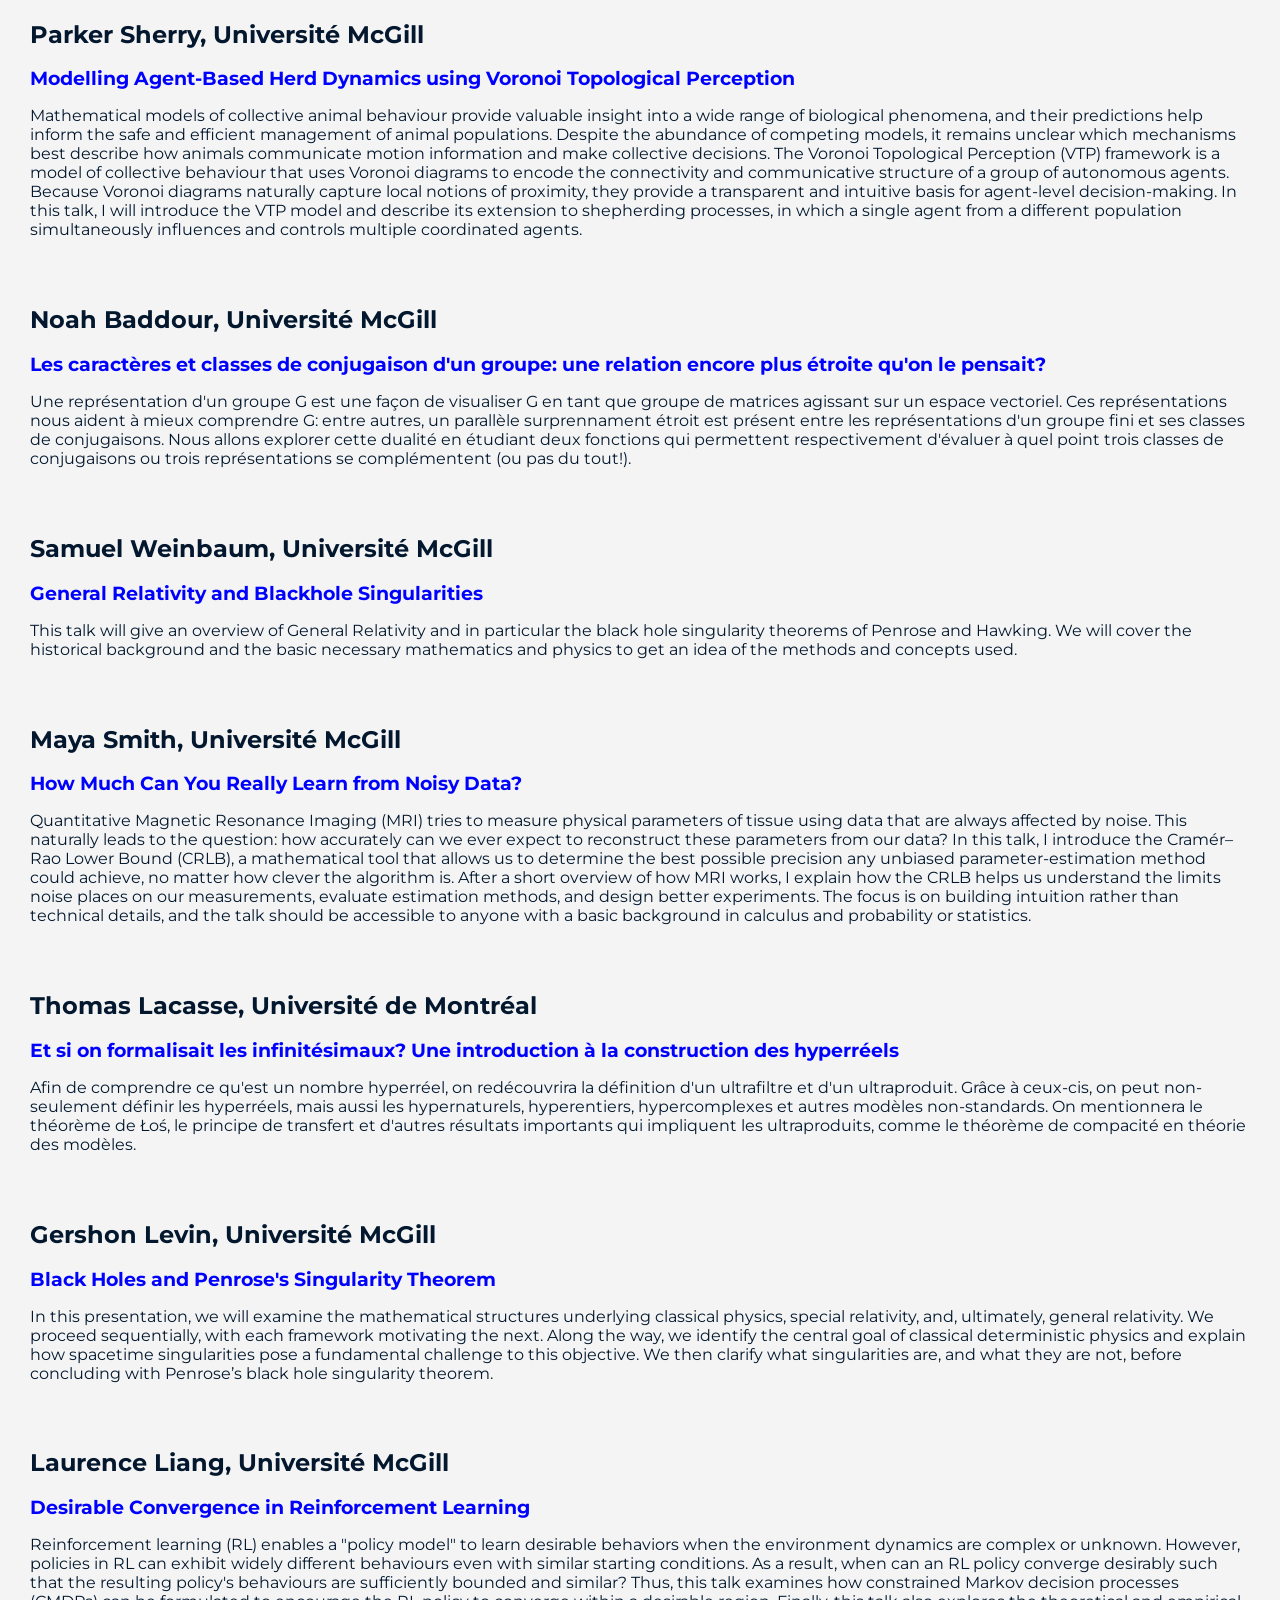
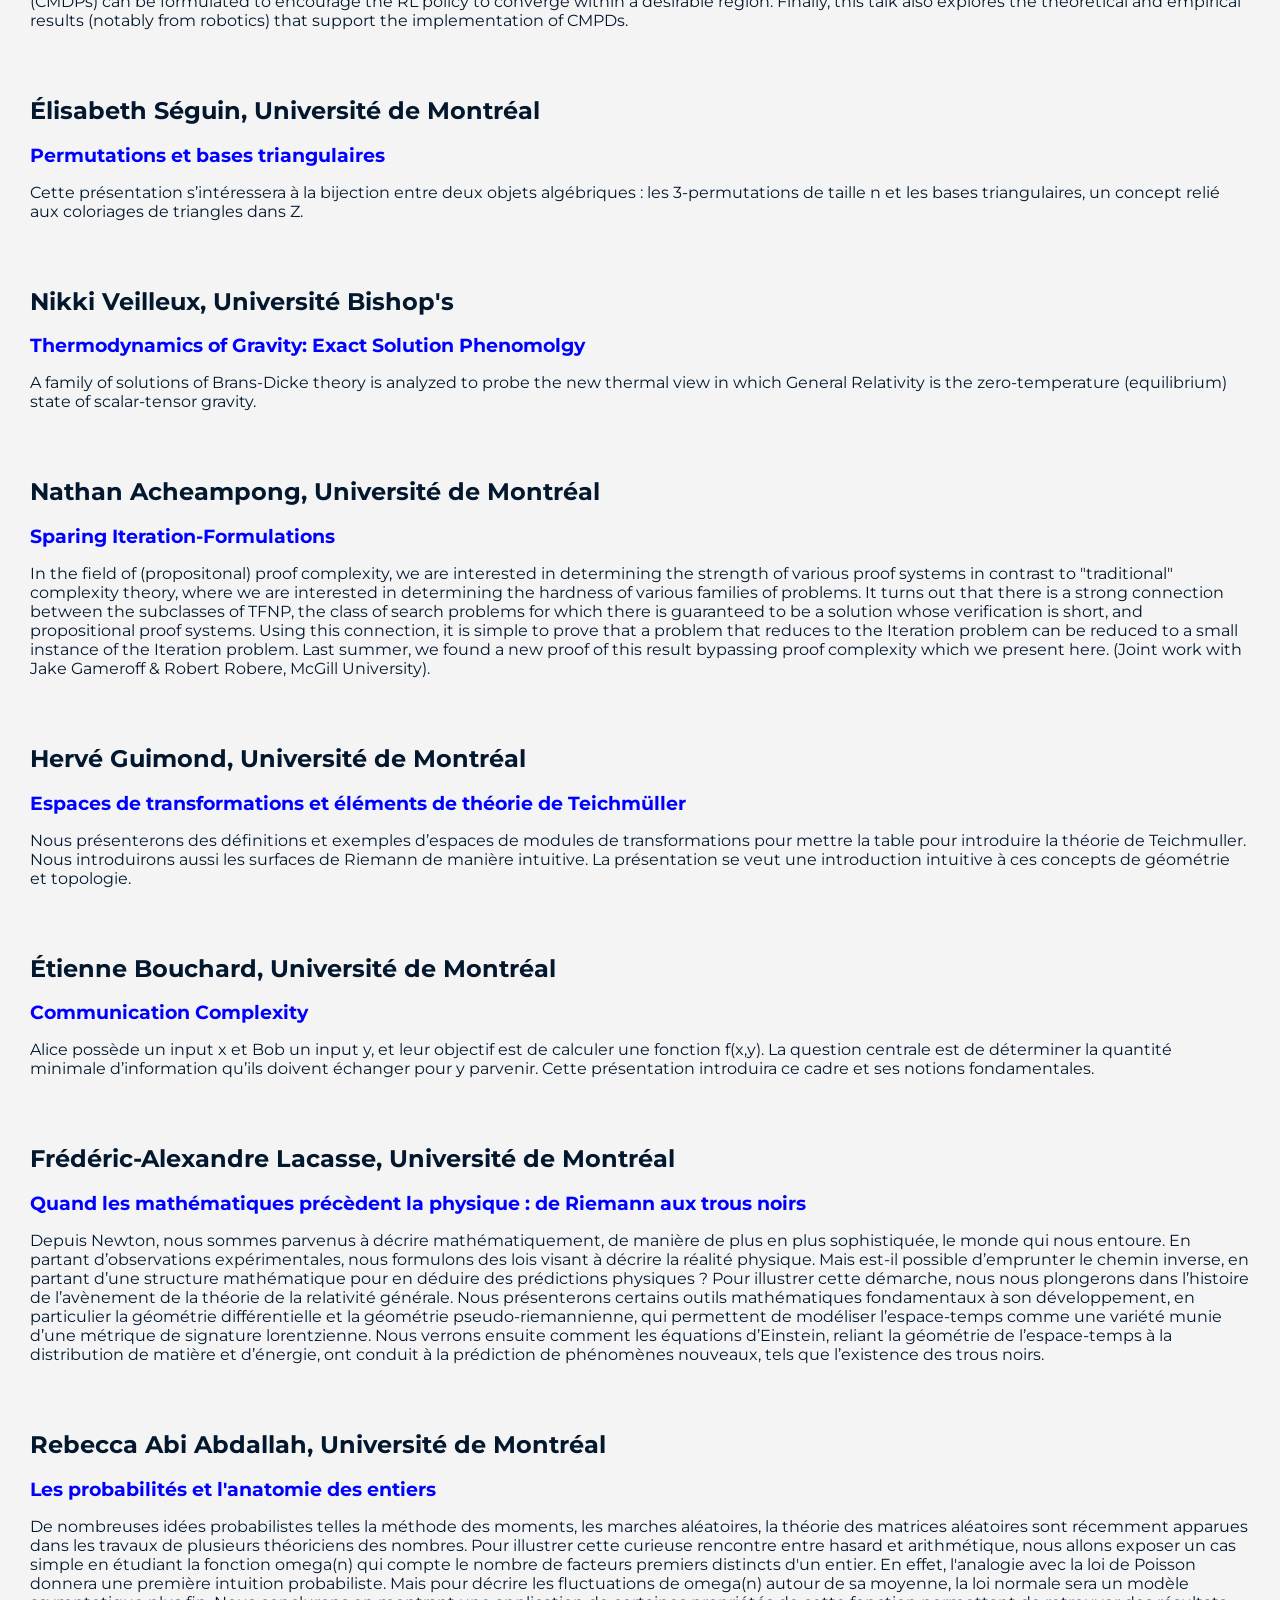
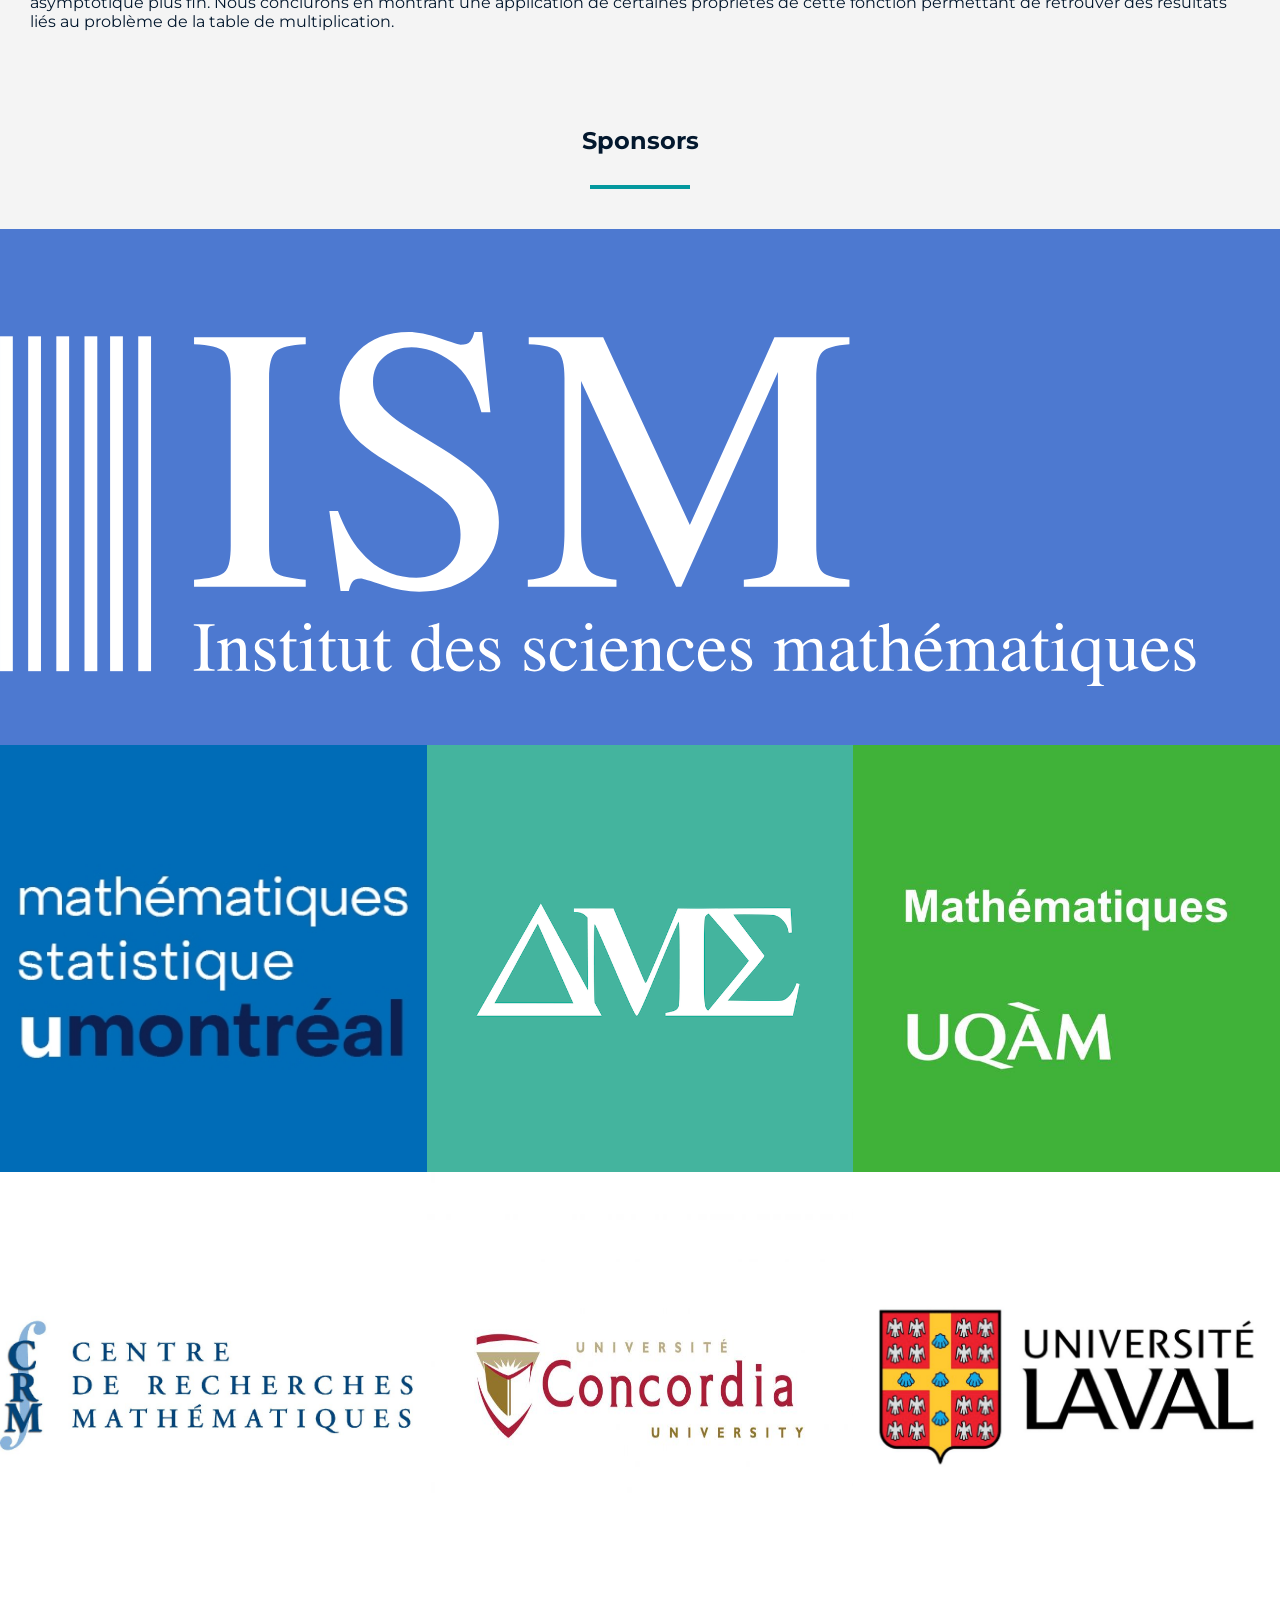
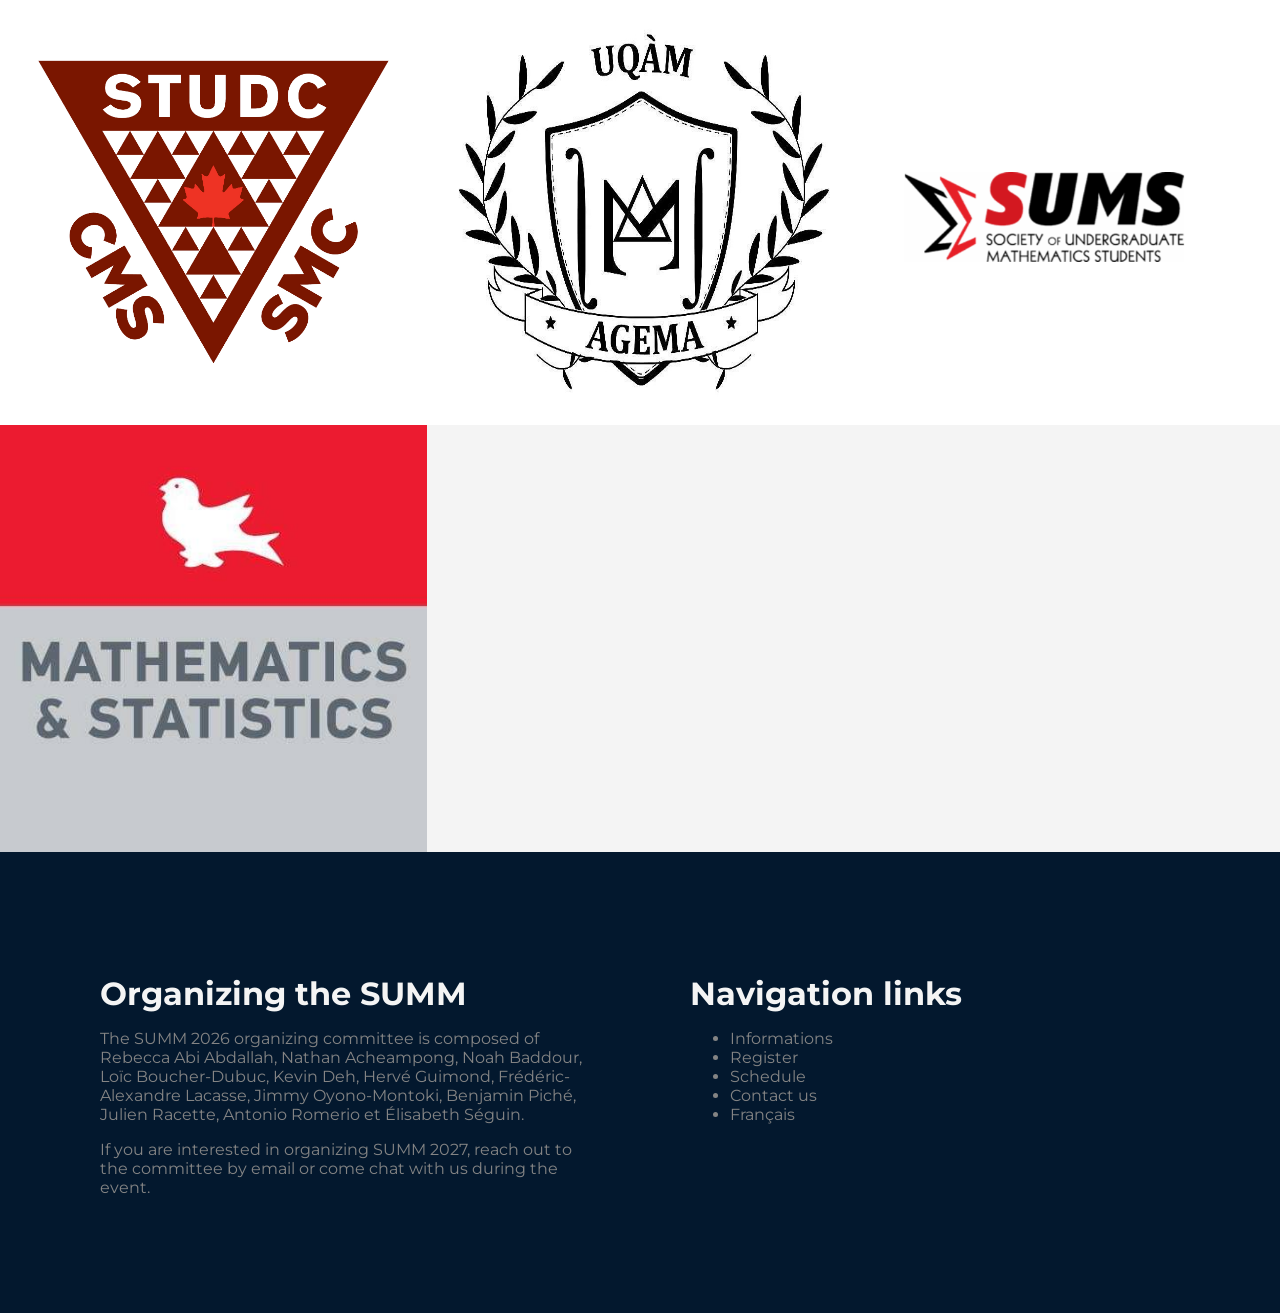
==== commit 2a79d8d5: "Update index.html" ====
--- a/en/index.html
+++ b/en/index.html
@@ -4,7 +4,7 @@
     <meta charset="utf-8">
     <link rel="stylesheet" href="../css/normalize.css"/>
     <link rel="stylesheet" href="../css/style.css"/>
-    <title>SUMM 2026</title>
+    <title>SUMM 2027</title>
   </head>
   <body>
     <header class="flex flex-justify-end">
@@ -19,12 +19,12 @@
     <main>
       <section id="hero" class="flex flex-col flex-justify-end align-center">
         <div class="flex flex-col flex-justify-center flex-grow-1">
-          <h1 class="ft-huge mg-r-med mg-l-med">SUMM 2026</h1>
+          <h1 class="ft-huge mg-r-med mg-l-med">SUMM 2027</h1>
           <p class="subtitle allcaps mg-t-0 mg-r-med mg-l-med">
             The Seminars in Undergraduate Mathematics in Montreal
           </p>
-          <p class="mg-b-0">January 9 to January 11, 2026</p>
-          <p class="mg-t-0">MIL Campus × McGill University</p>
+          <p class="mg-b-0">Dates coming soon!</p>
+          <p class="mg-t-0">Location coming soon!</p>
         </div>
         <a href="#what">
           <svg xmlns="http://www.w3.org/2000/svg"
@@ -116,8 +116,8 @@
           <!-- <a class="mg-r-med" target="blank" href="">
             Register to give a talk
           </a> -->
-          <a target="blank"  href="https://docs.google.com/forms/d/e/1FAIpQLSeBRWJUD1YpJq8Q44lcKPrEe3PigZ9jPwLbaJYk4IjX0qFpjA/viewform">
-            Satisfaction survey (2026 edition)
+          <a target="blank"  href="https://m.me/j/LBd3qE9MVTc6ZAsx/?send_source=gc%3Acopy_invite_link_c">
+            Join the SUMM 2027 organisation committee
           </a>
         </div>
       </div>
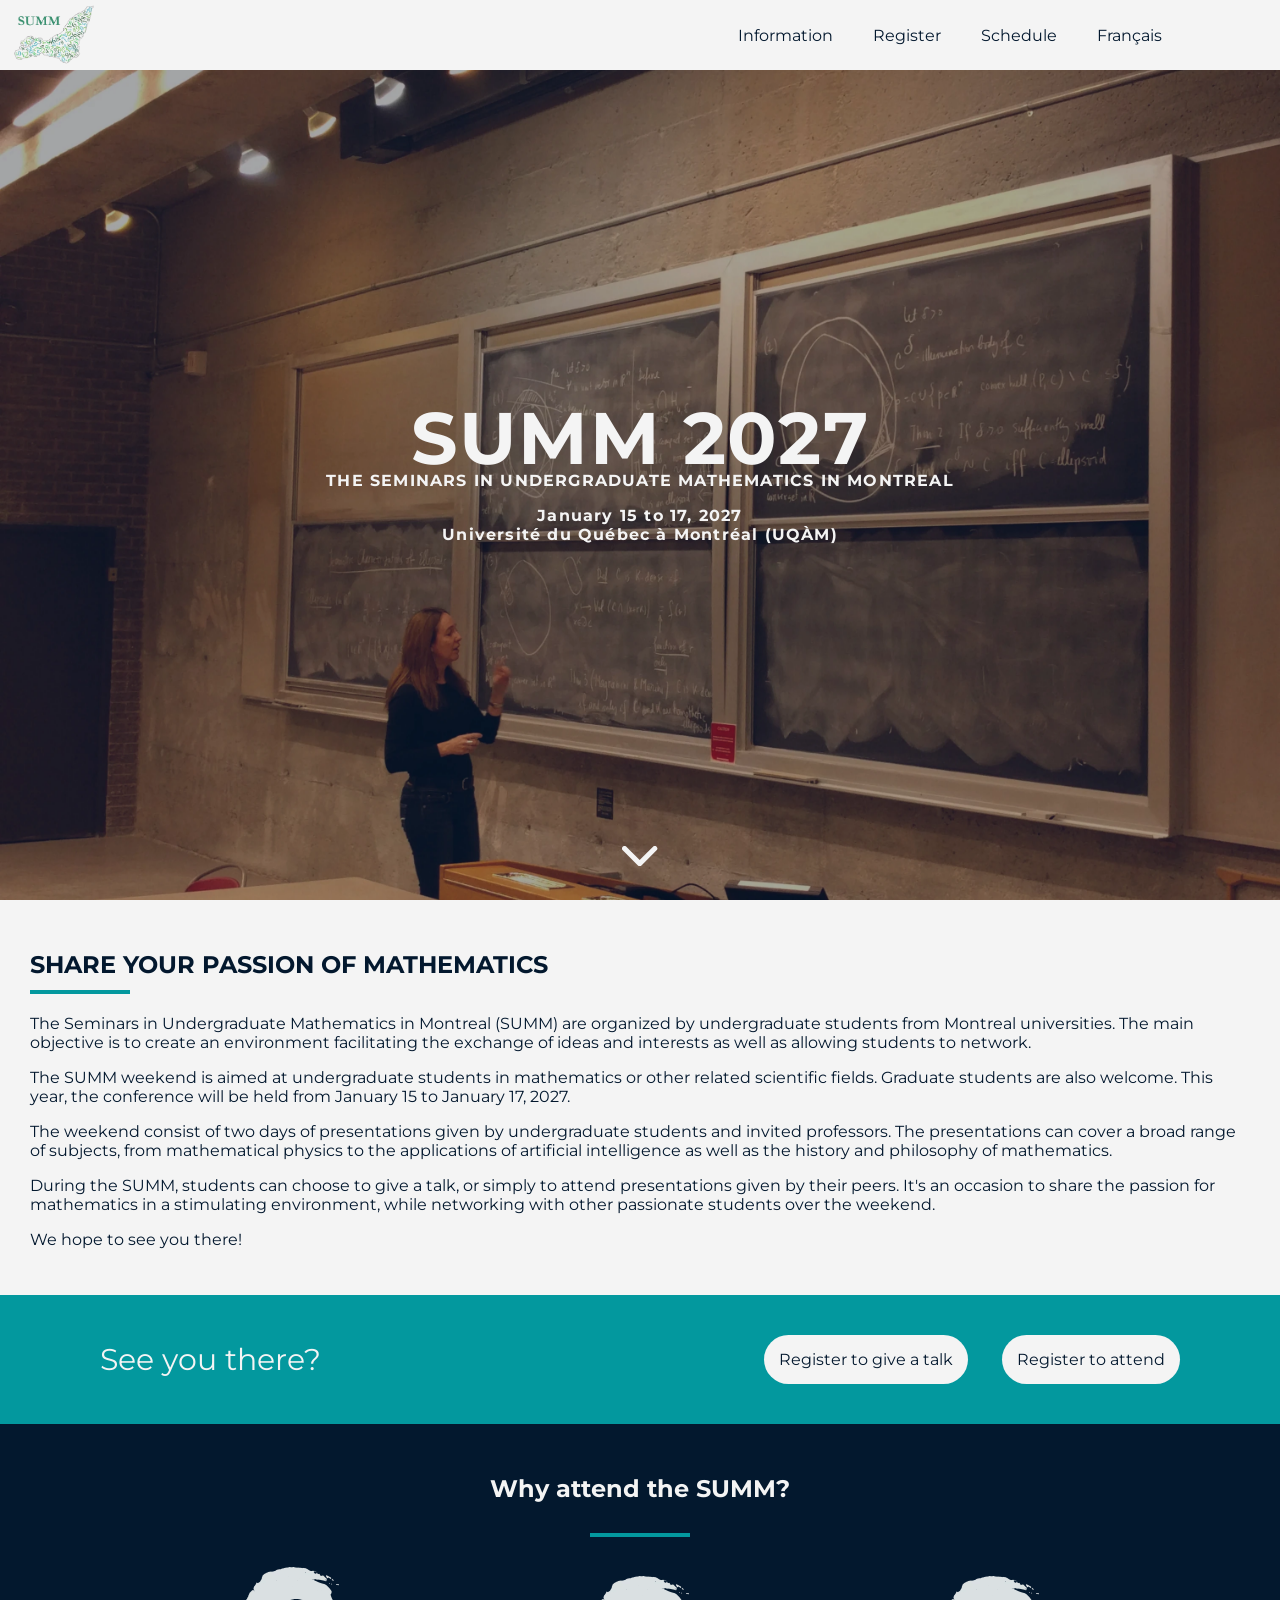
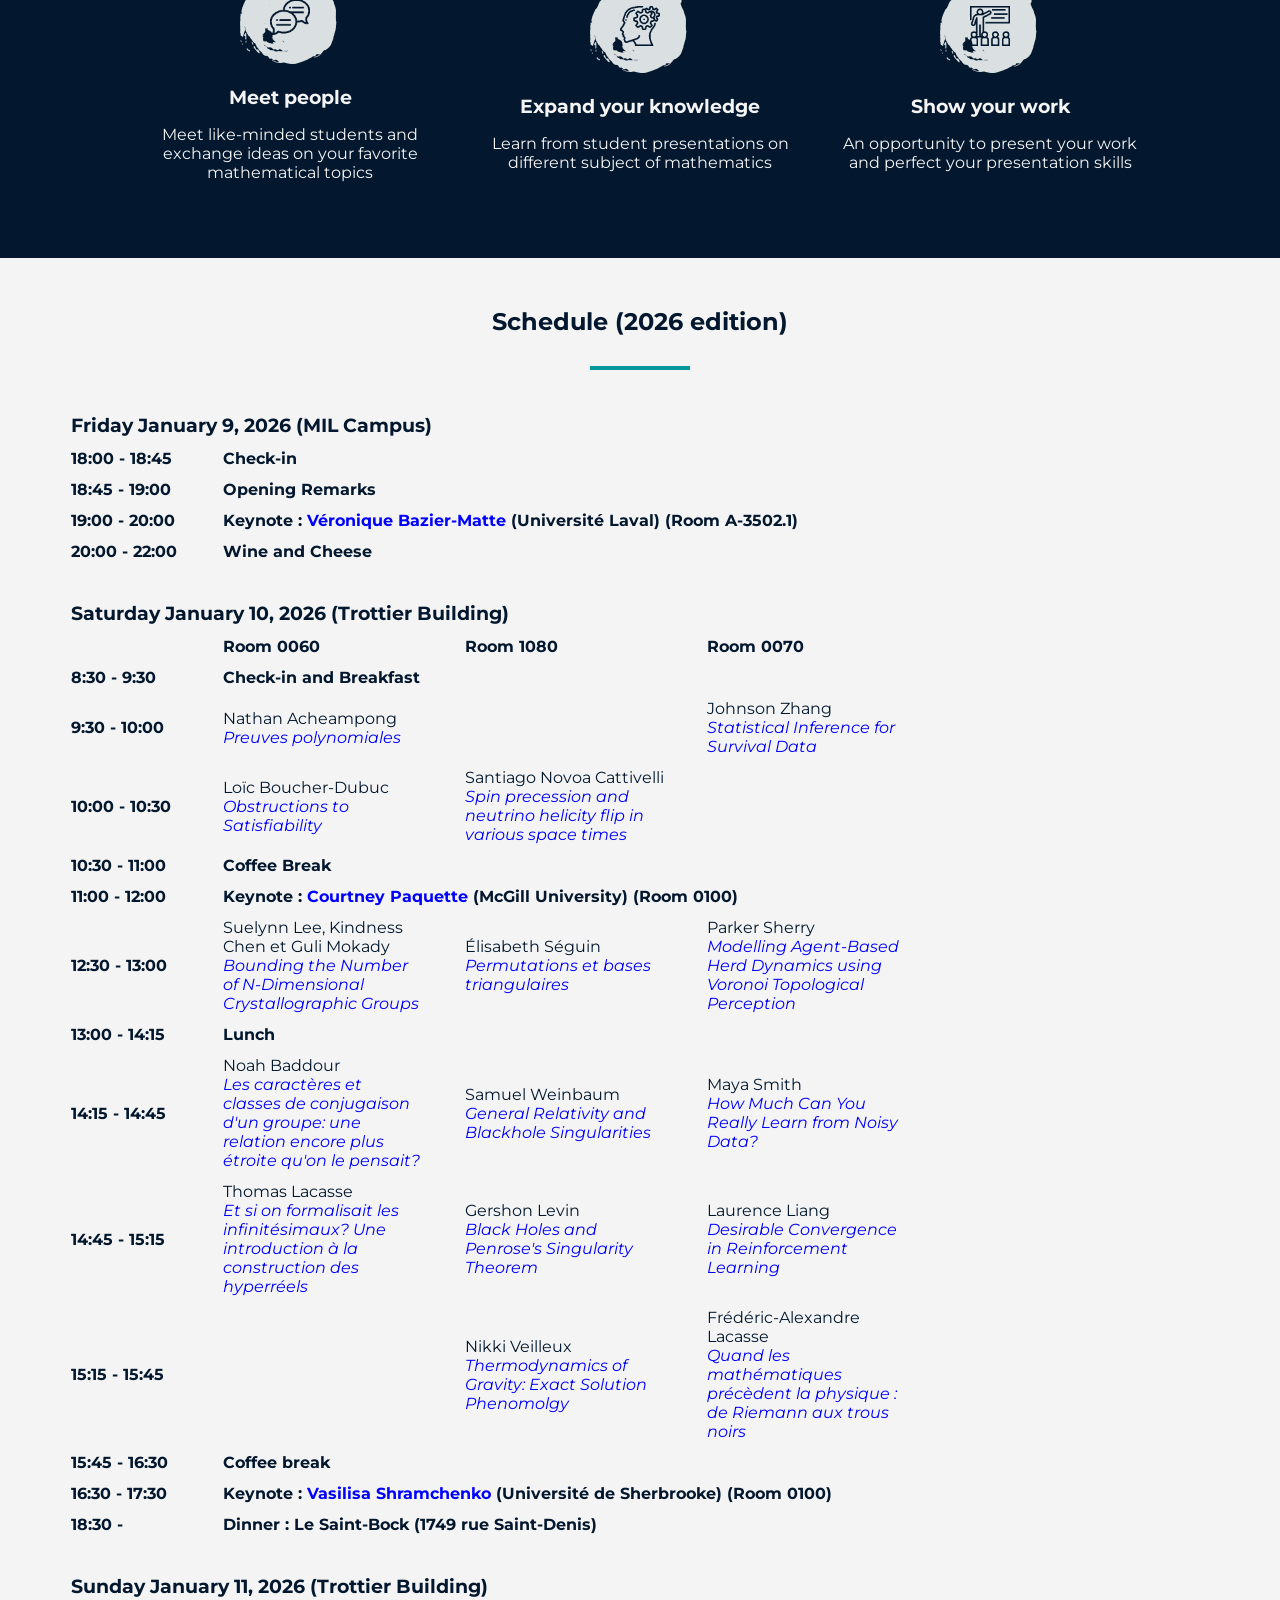
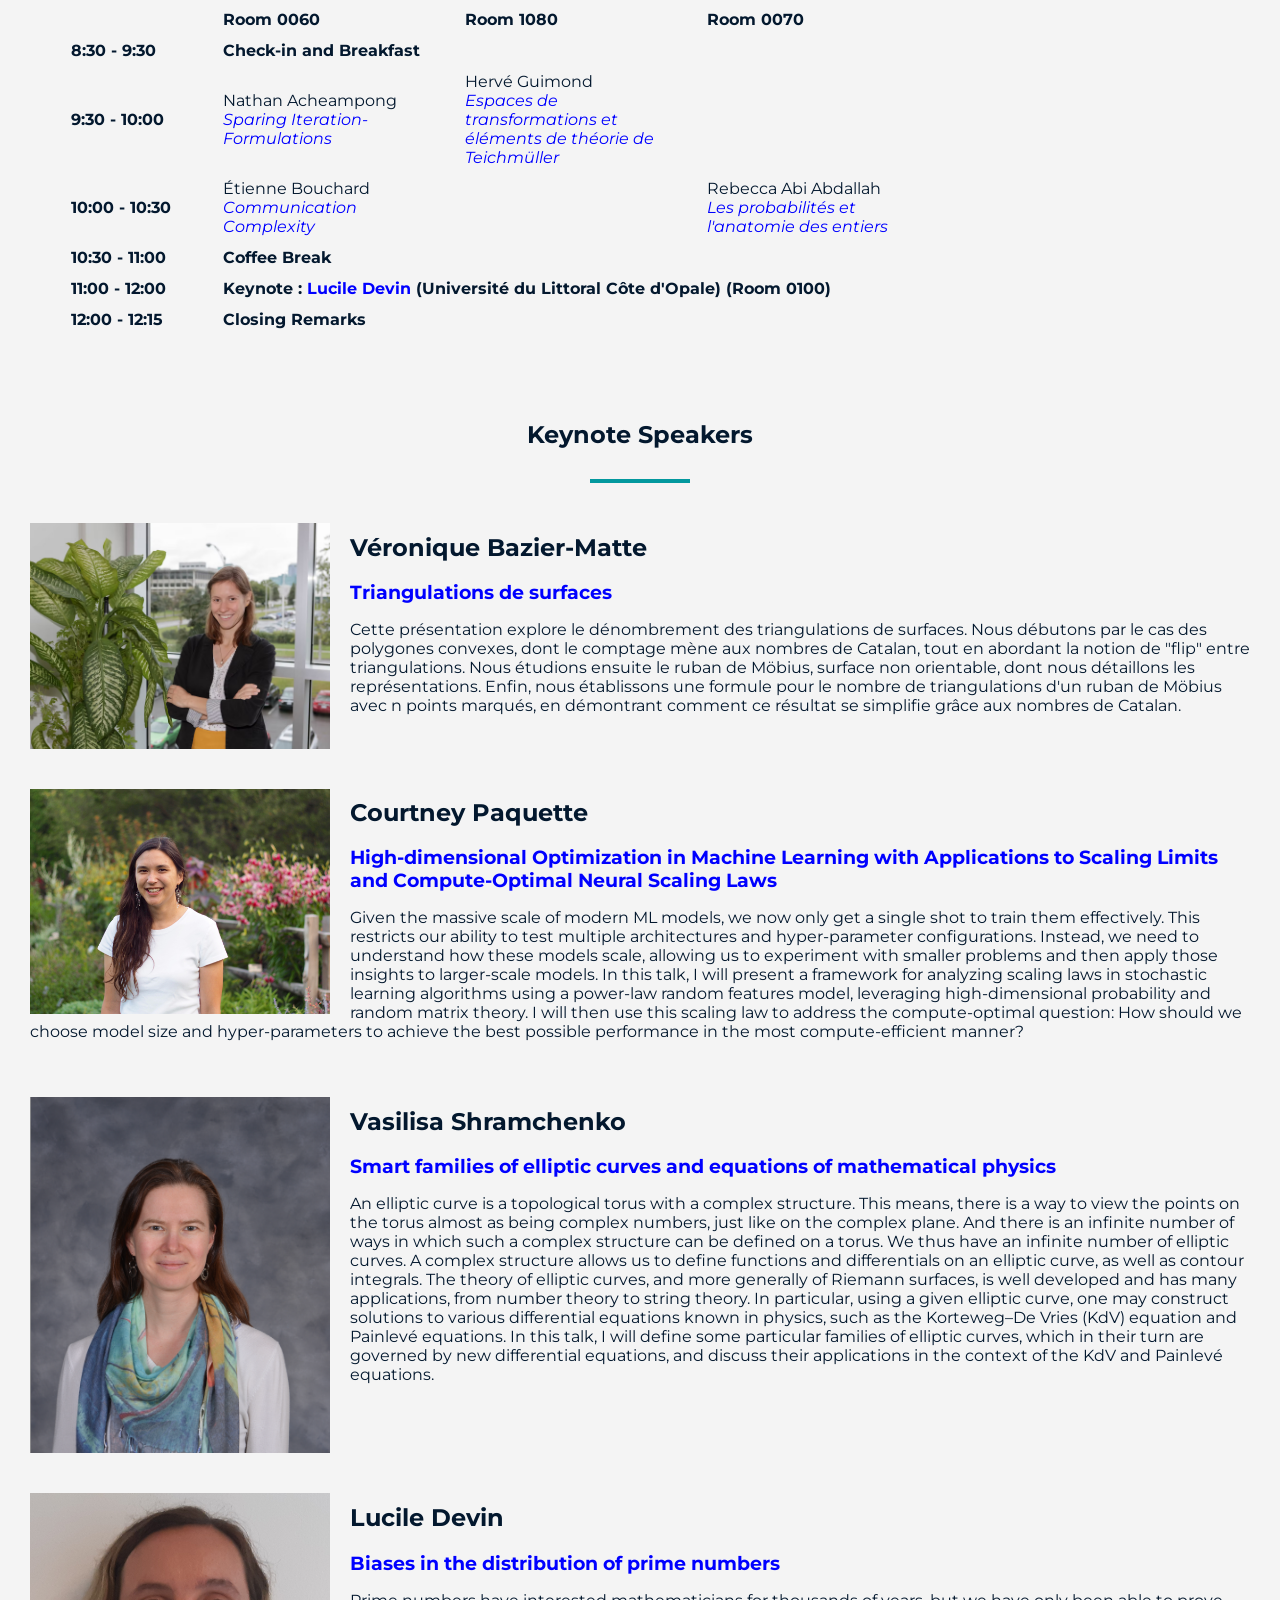
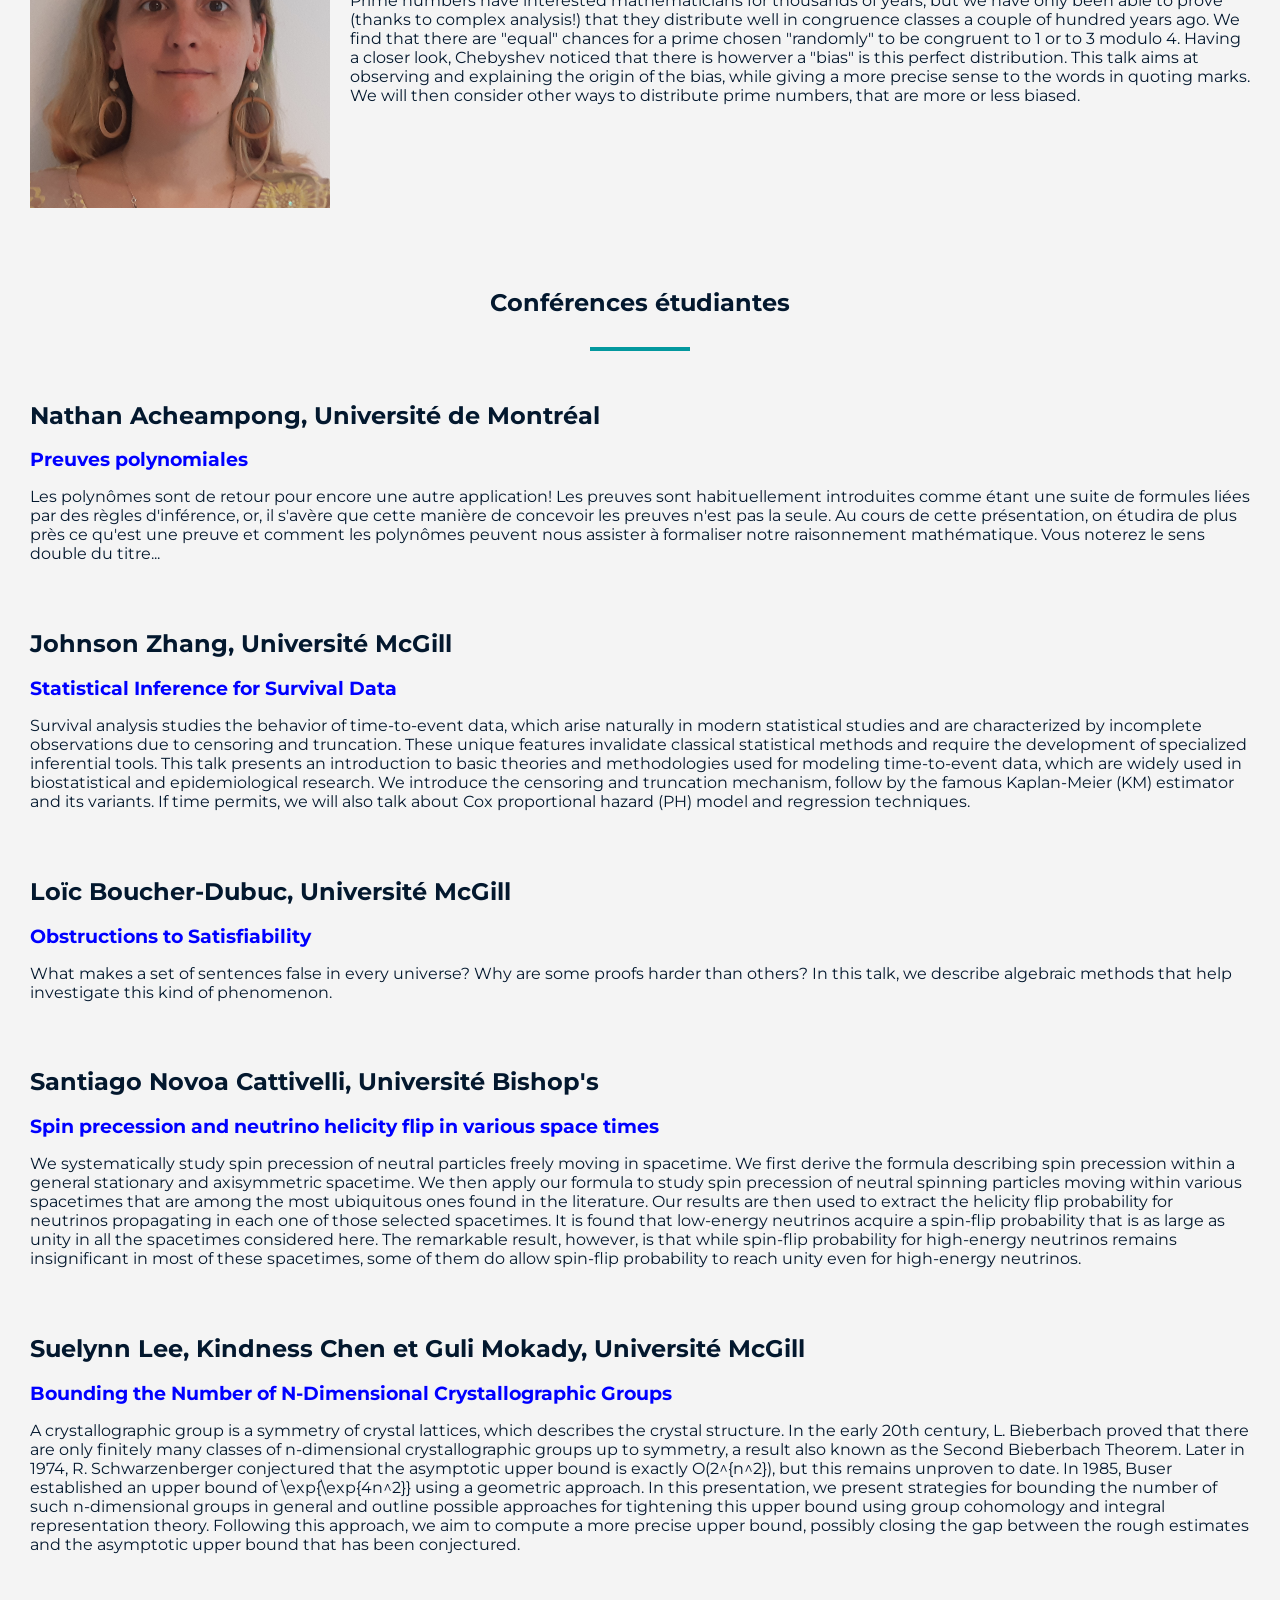
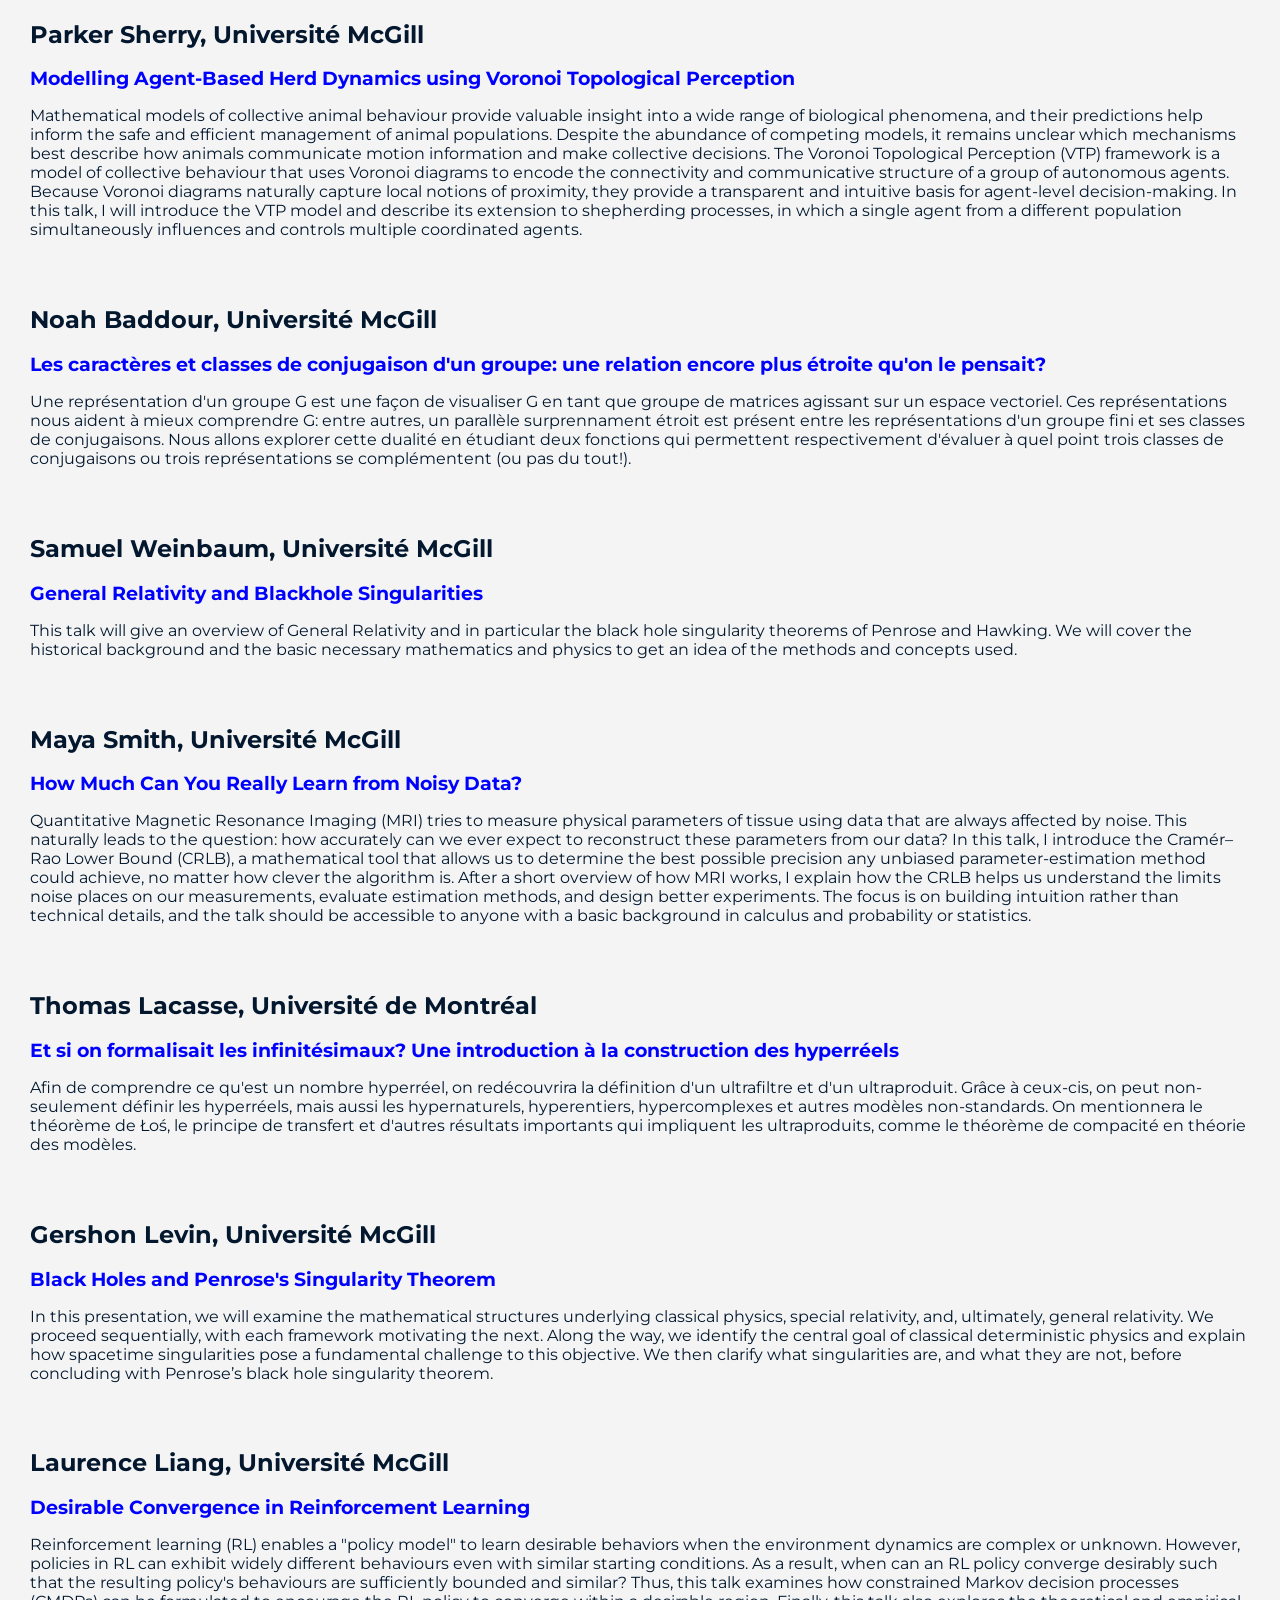
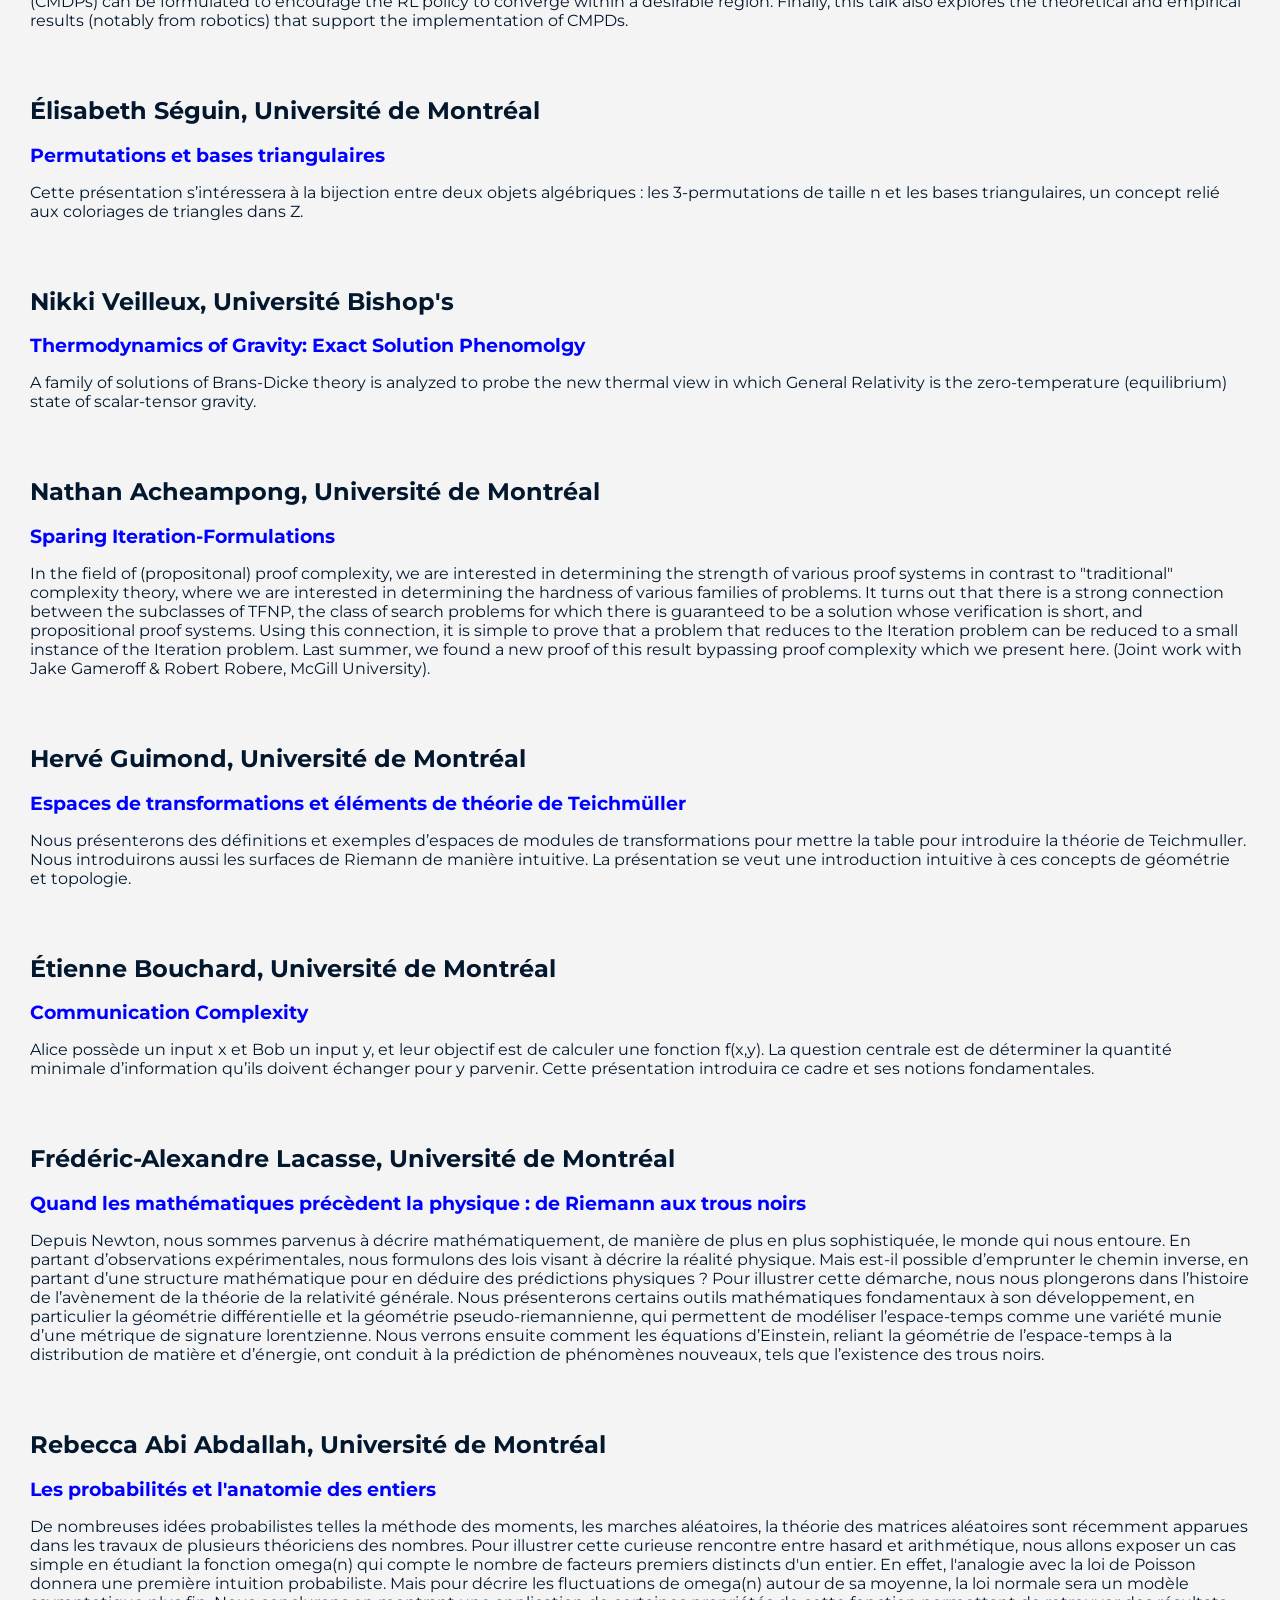
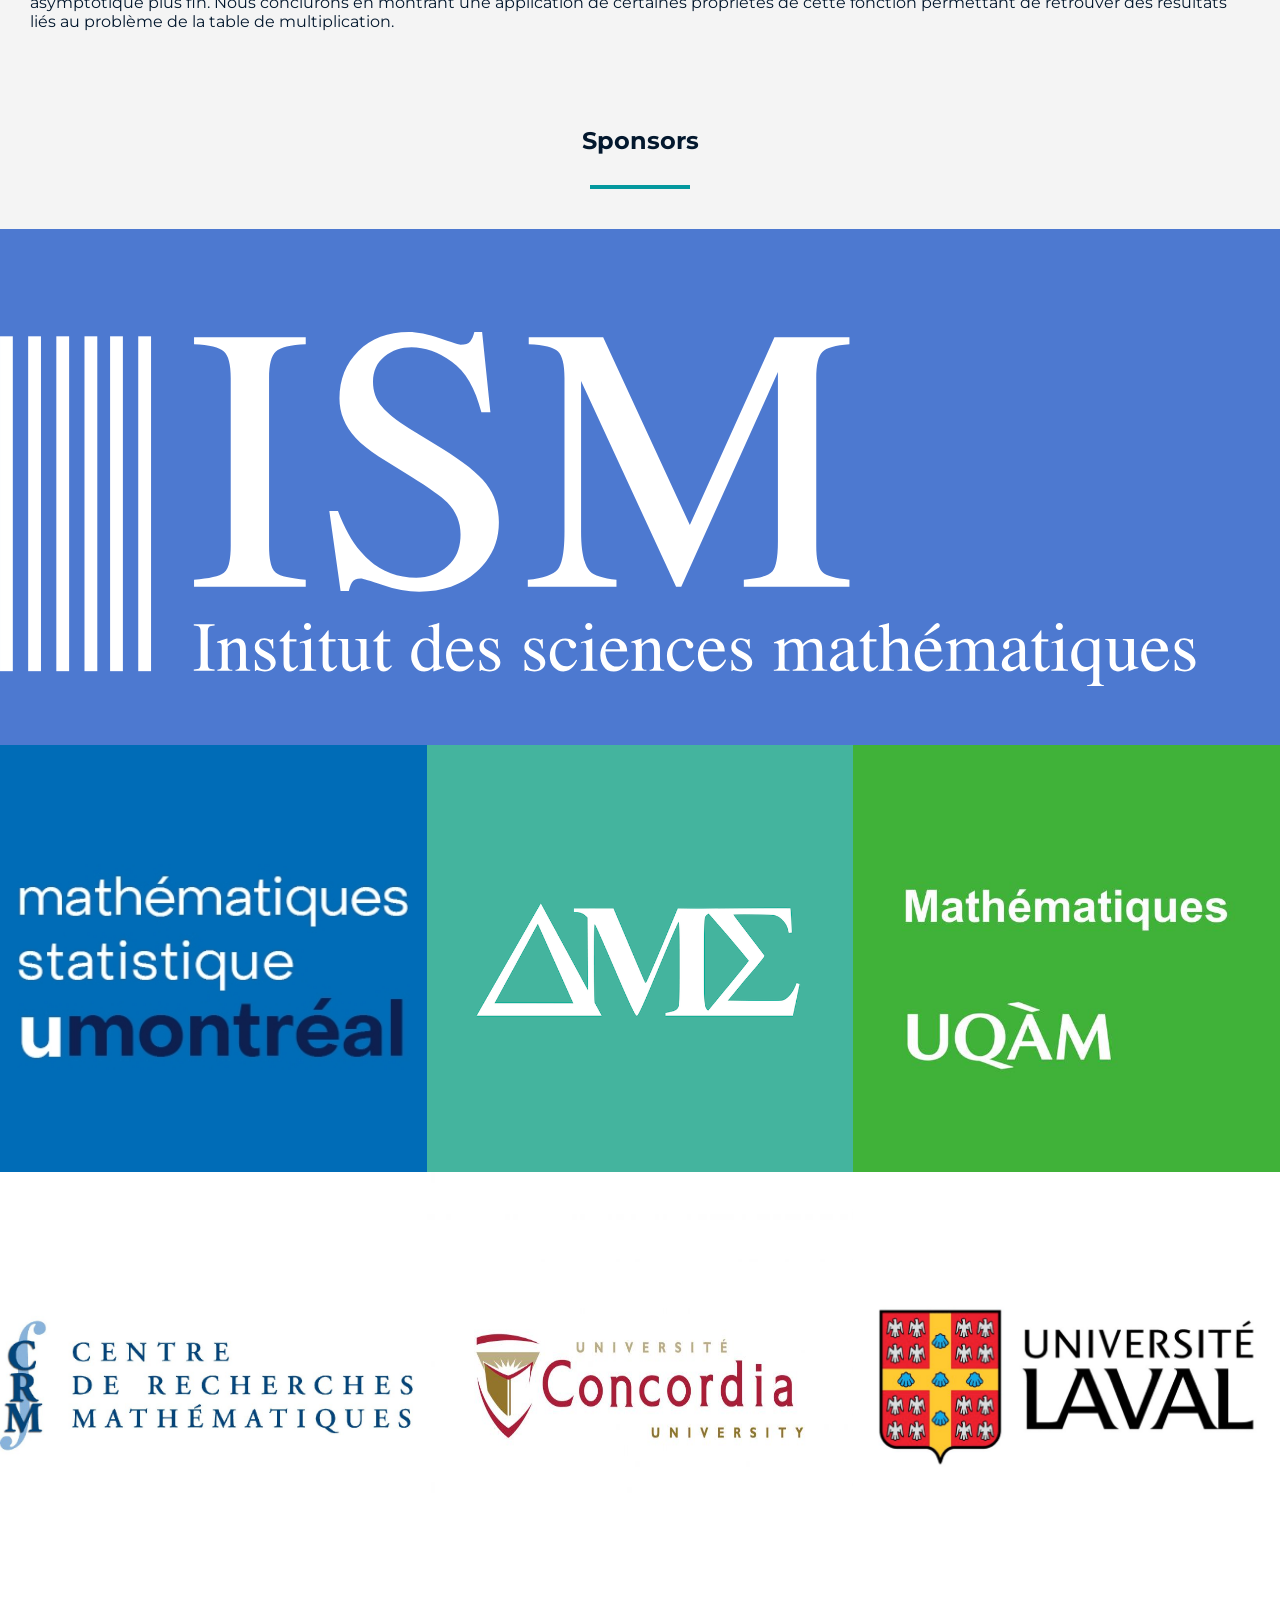
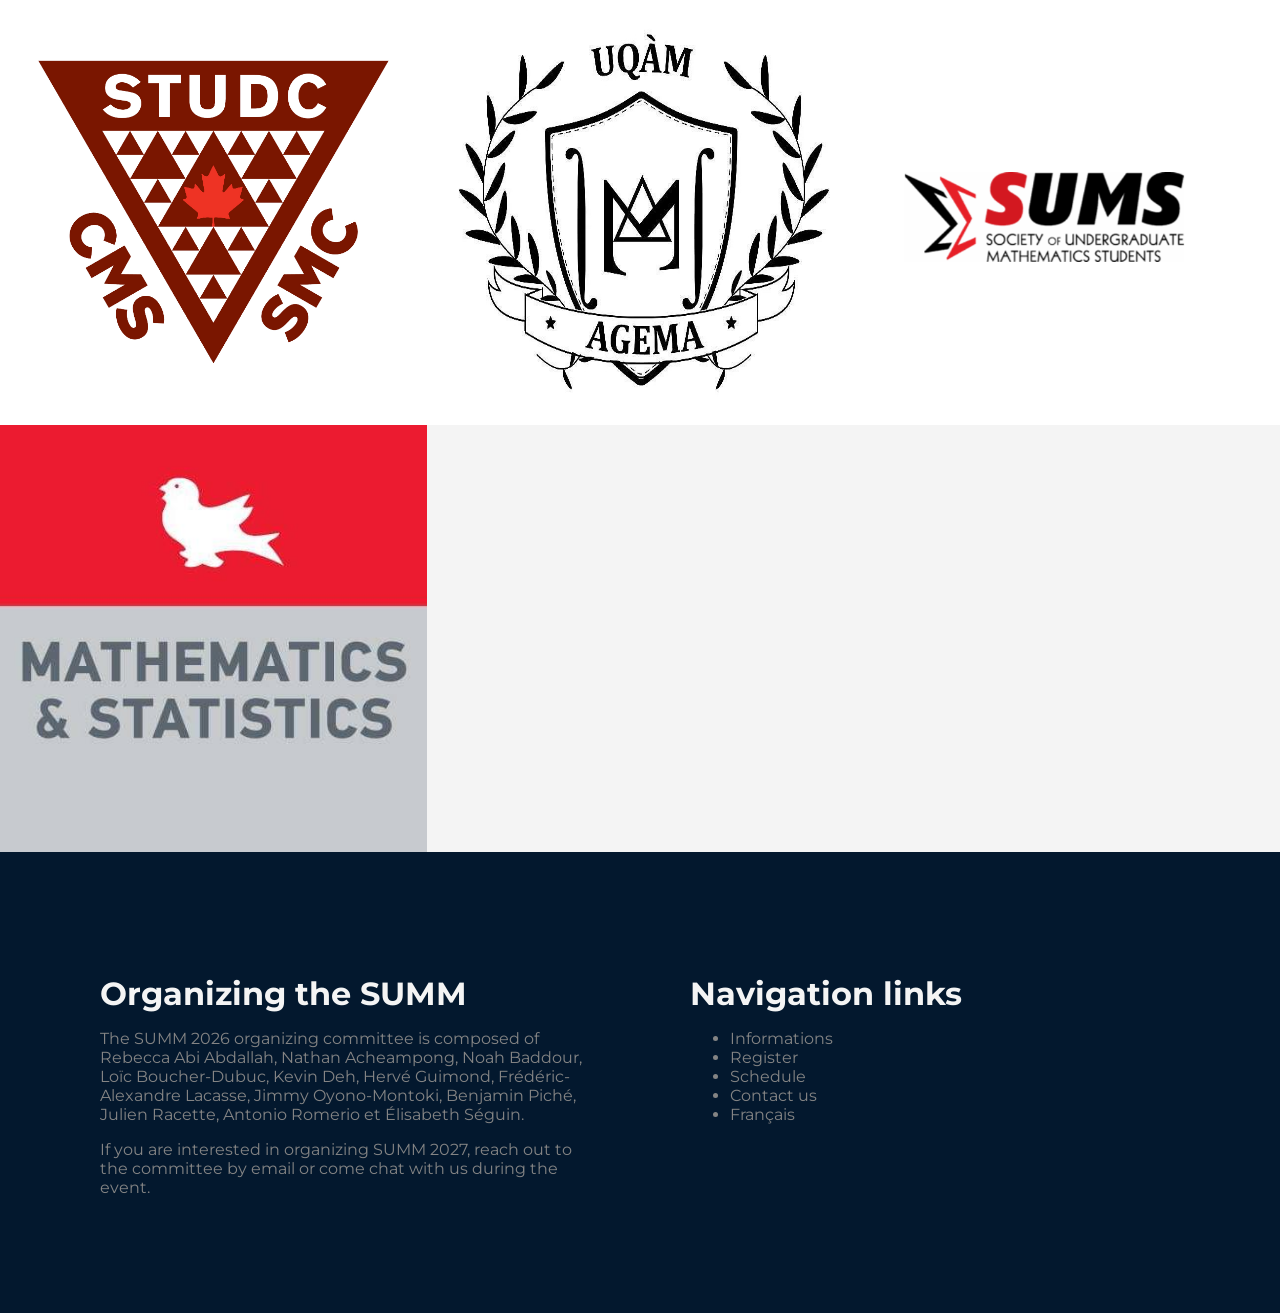
==== commit 05d9643f: "Update index.html" ====
--- a/en/index.html
+++ b/en/index.html
@@ -23,8 +23,8 @@
           <p class="subtitle allcaps mg-t-0 mg-r-med mg-l-med">
             The Seminars in Undergraduate Mathematics in Montreal
           </p>
-          <p class="mg-b-0">Dates coming soon!</p>
-          <p class="mg-t-0">Location coming soon!</p>
+          <p class="mg-b-0">January 15 to 17, 2027</p>
+          <p class="mg-t-0">Université du Québec à Montréal (UQÀM)</p>
         </div>
         <a href="#what">
           <svg xmlns="http://www.w3.org/2000/svg"
@@ -55,7 +55,7 @@
           <p>
             The SUMM weekend is aimed at undergraduate students in mathematics
             or other related scientific fields. Graduate students are also welcome. This year, the conference will be held from
-            January 9 to January 11, 2026.
+            January 15 to January 17, 2027.
           </p>
           <p>
             The weekend consist of two days of presentations given by
@@ -111,13 +111,13 @@
         </div>
       </section>
       <div class="cta mg-none pd-r-huge pd-l-huge pd-b-big pd-t-big" id="reg">
-        <p class="light-color mg-none">See you again in 2027!</p>
+        <p class="light-color mg-none">See you there?</p>
         <div>
-          <!-- <a class="mg-r-med" target="blank" href="">
+          <a class="mg-r-med" target="blank" href="https://docs.google.com/forms/d/e/1FAIpQLSfN1Dy9udcYfXpk8Ze0SGl78lLJoOccahj0nOCB8gJLuQMecw/viewform">
             Register to give a talk
-          </a> -->
-          <a target="blank"  href="https://m.me/j/LBd3qE9MVTc6ZAsx/?send_source=gc%3Acopy_invite_link_c">
-            Join the SUMM 2027 organisation committee
+          </a>
+          <a target="blank"  href="https://www.zeffy.com/fr-CA/ticketing/summ--2027">
+            Register to attend
           </a>
         </div>
       </div>
@@ -177,7 +177,7 @@
 
 	<section id="program">
 		<div style="text-align:center;">
-    		<h2>Schedule</h2>
+    		<h2>Schedule (2026 edition)</h2>
         	<span class="title-decoration mg-t-med"></span>
 		</div>
 <table id="program_table">
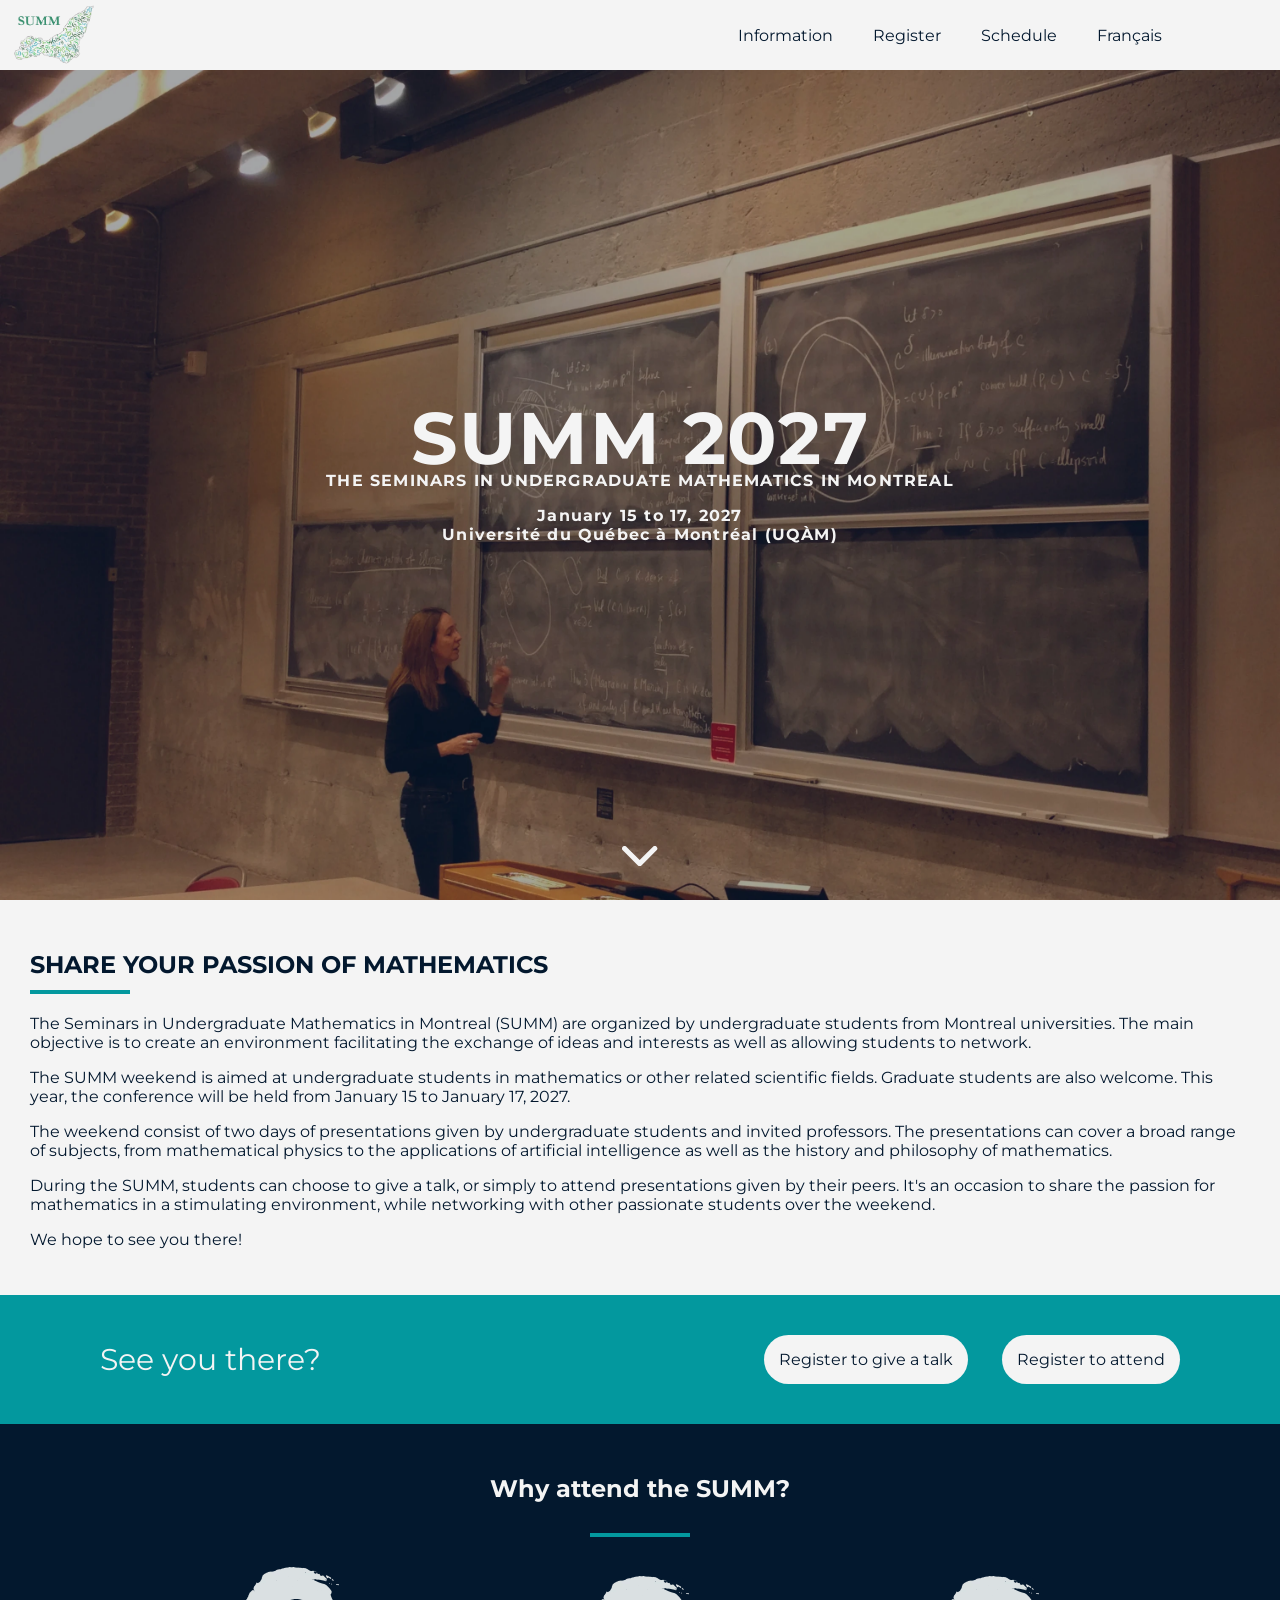
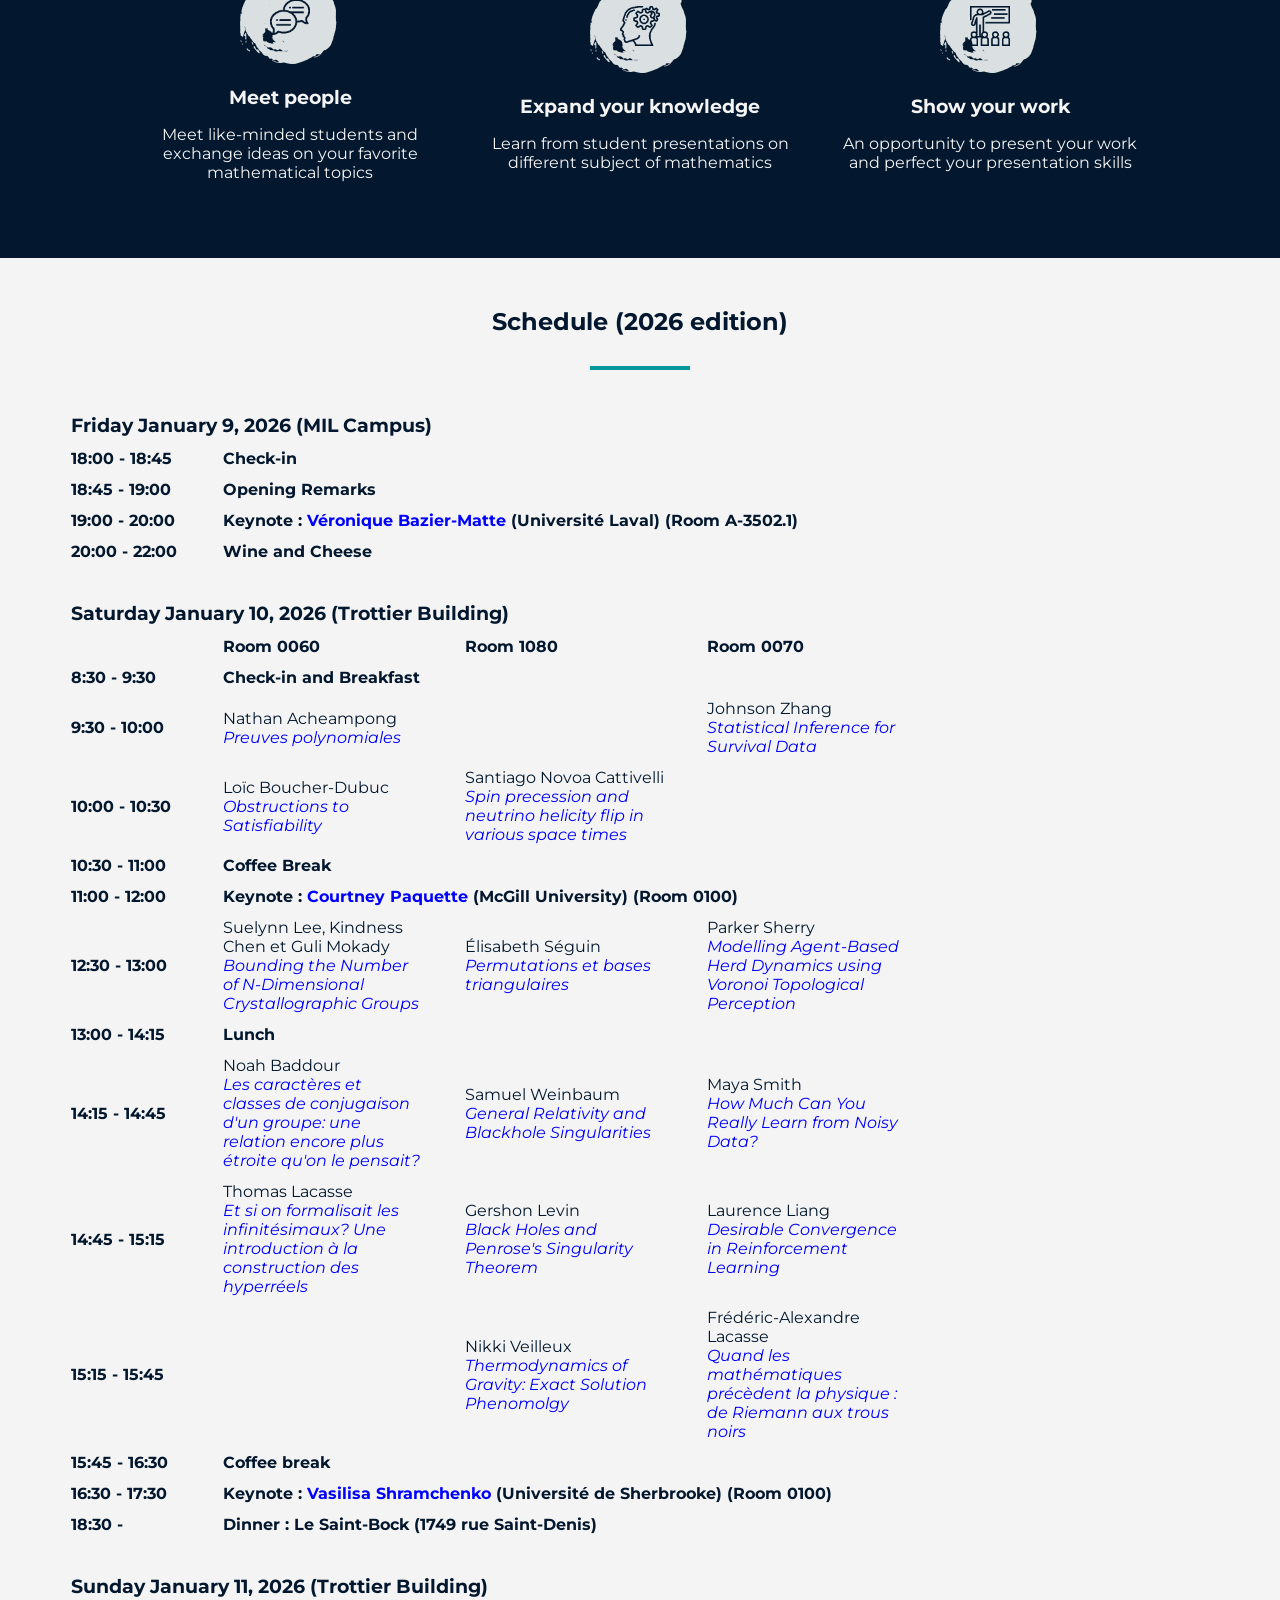
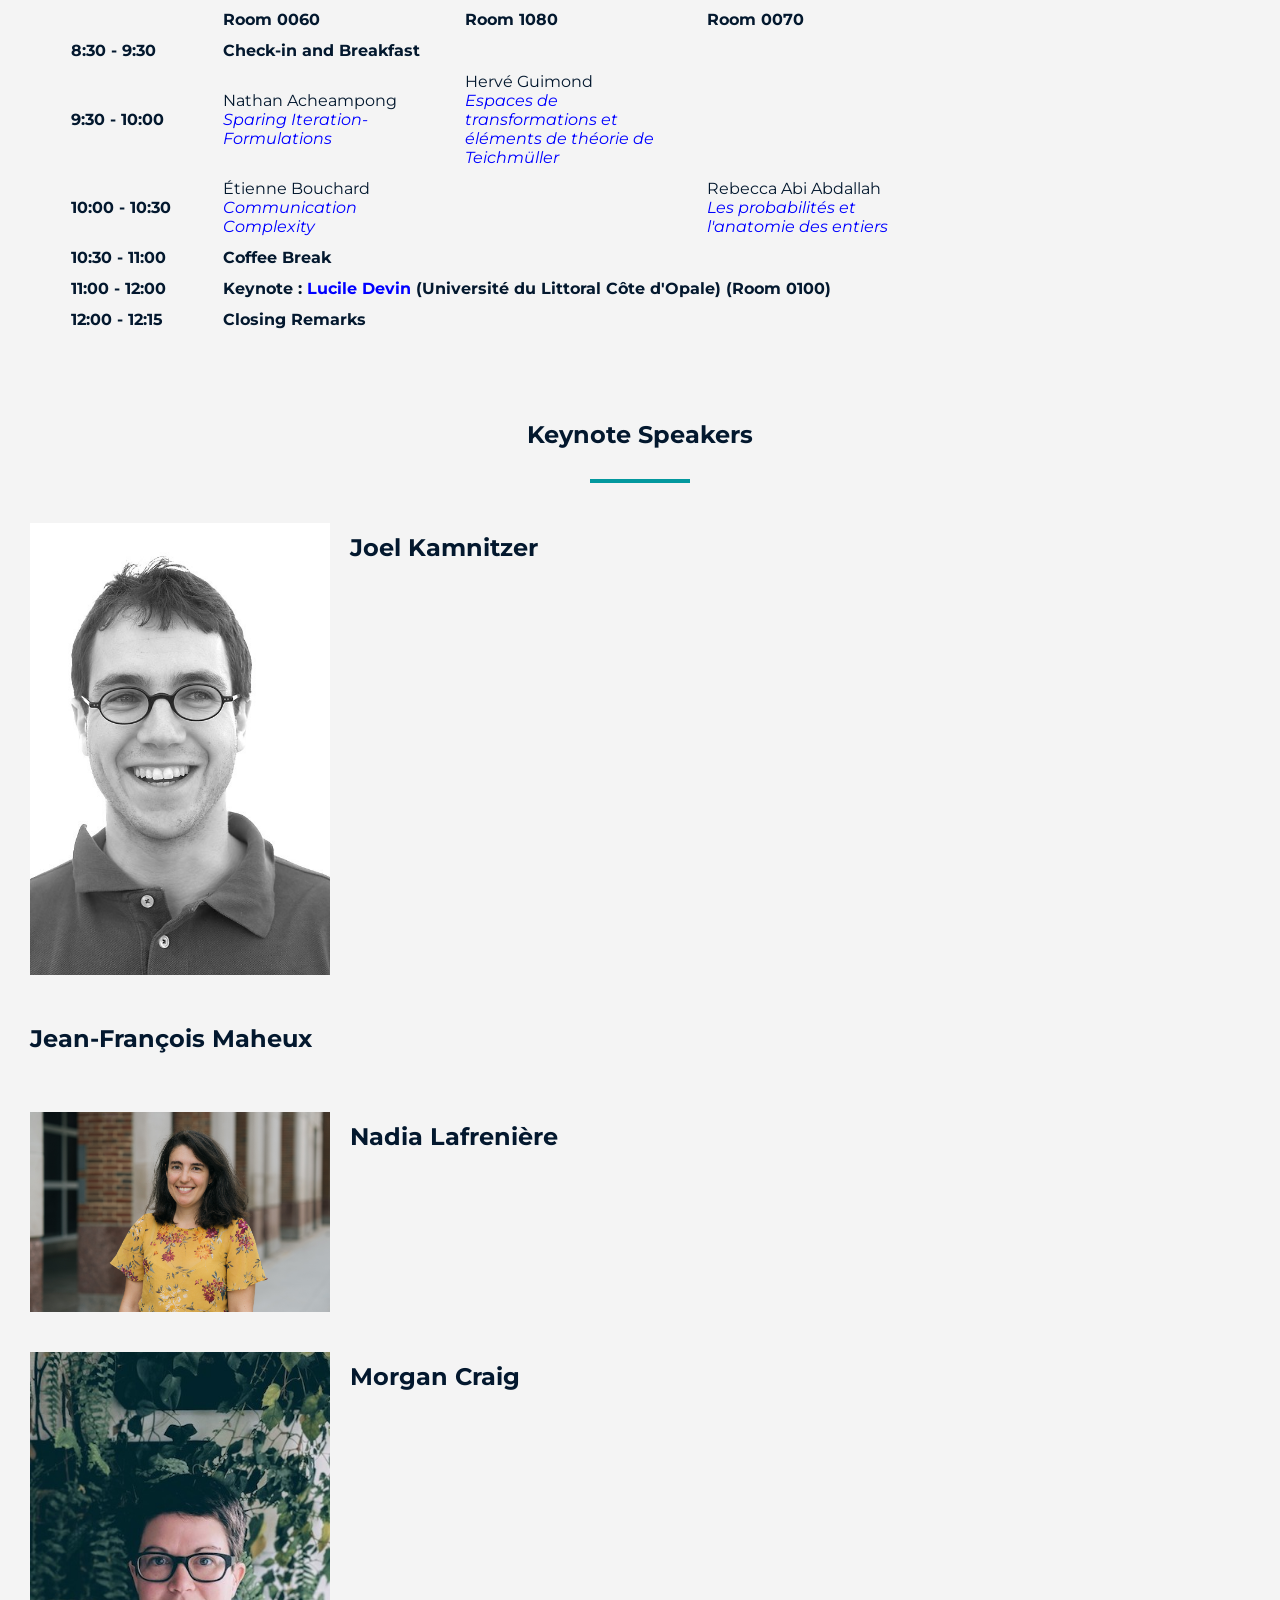
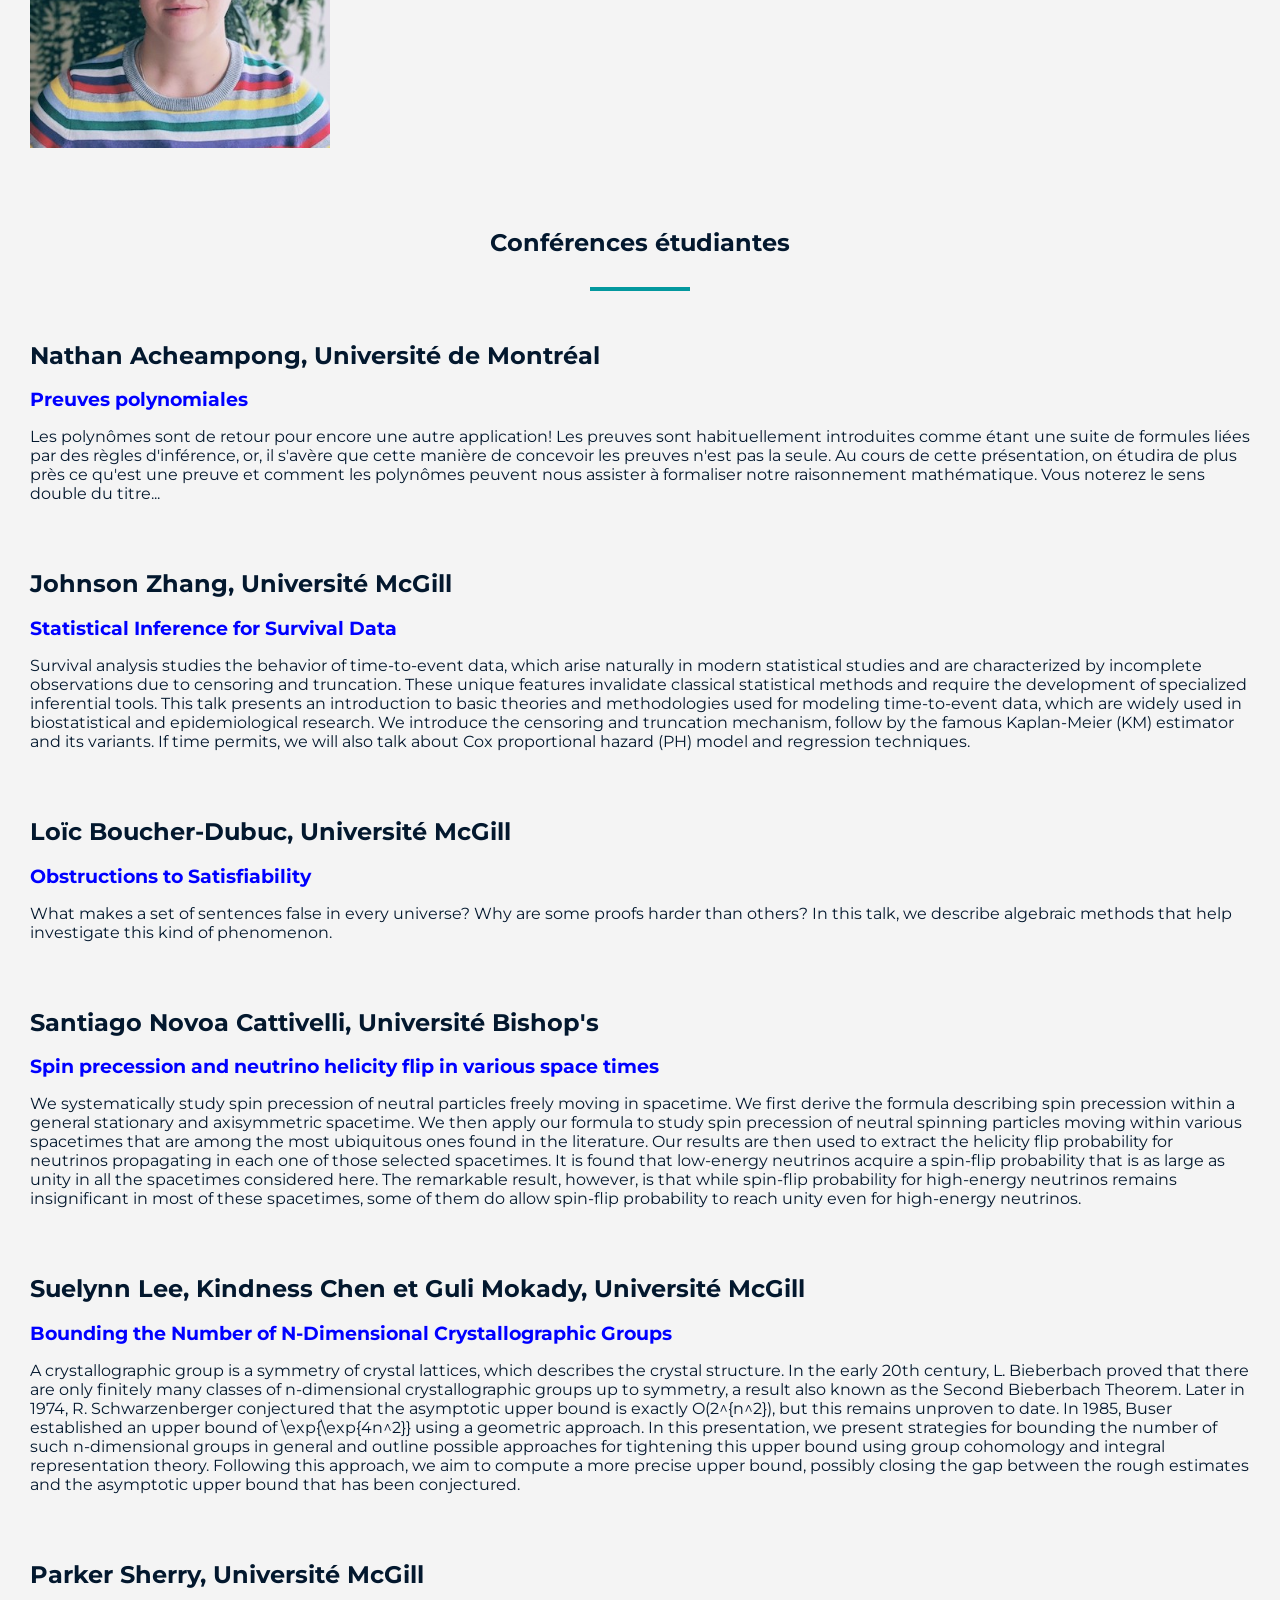
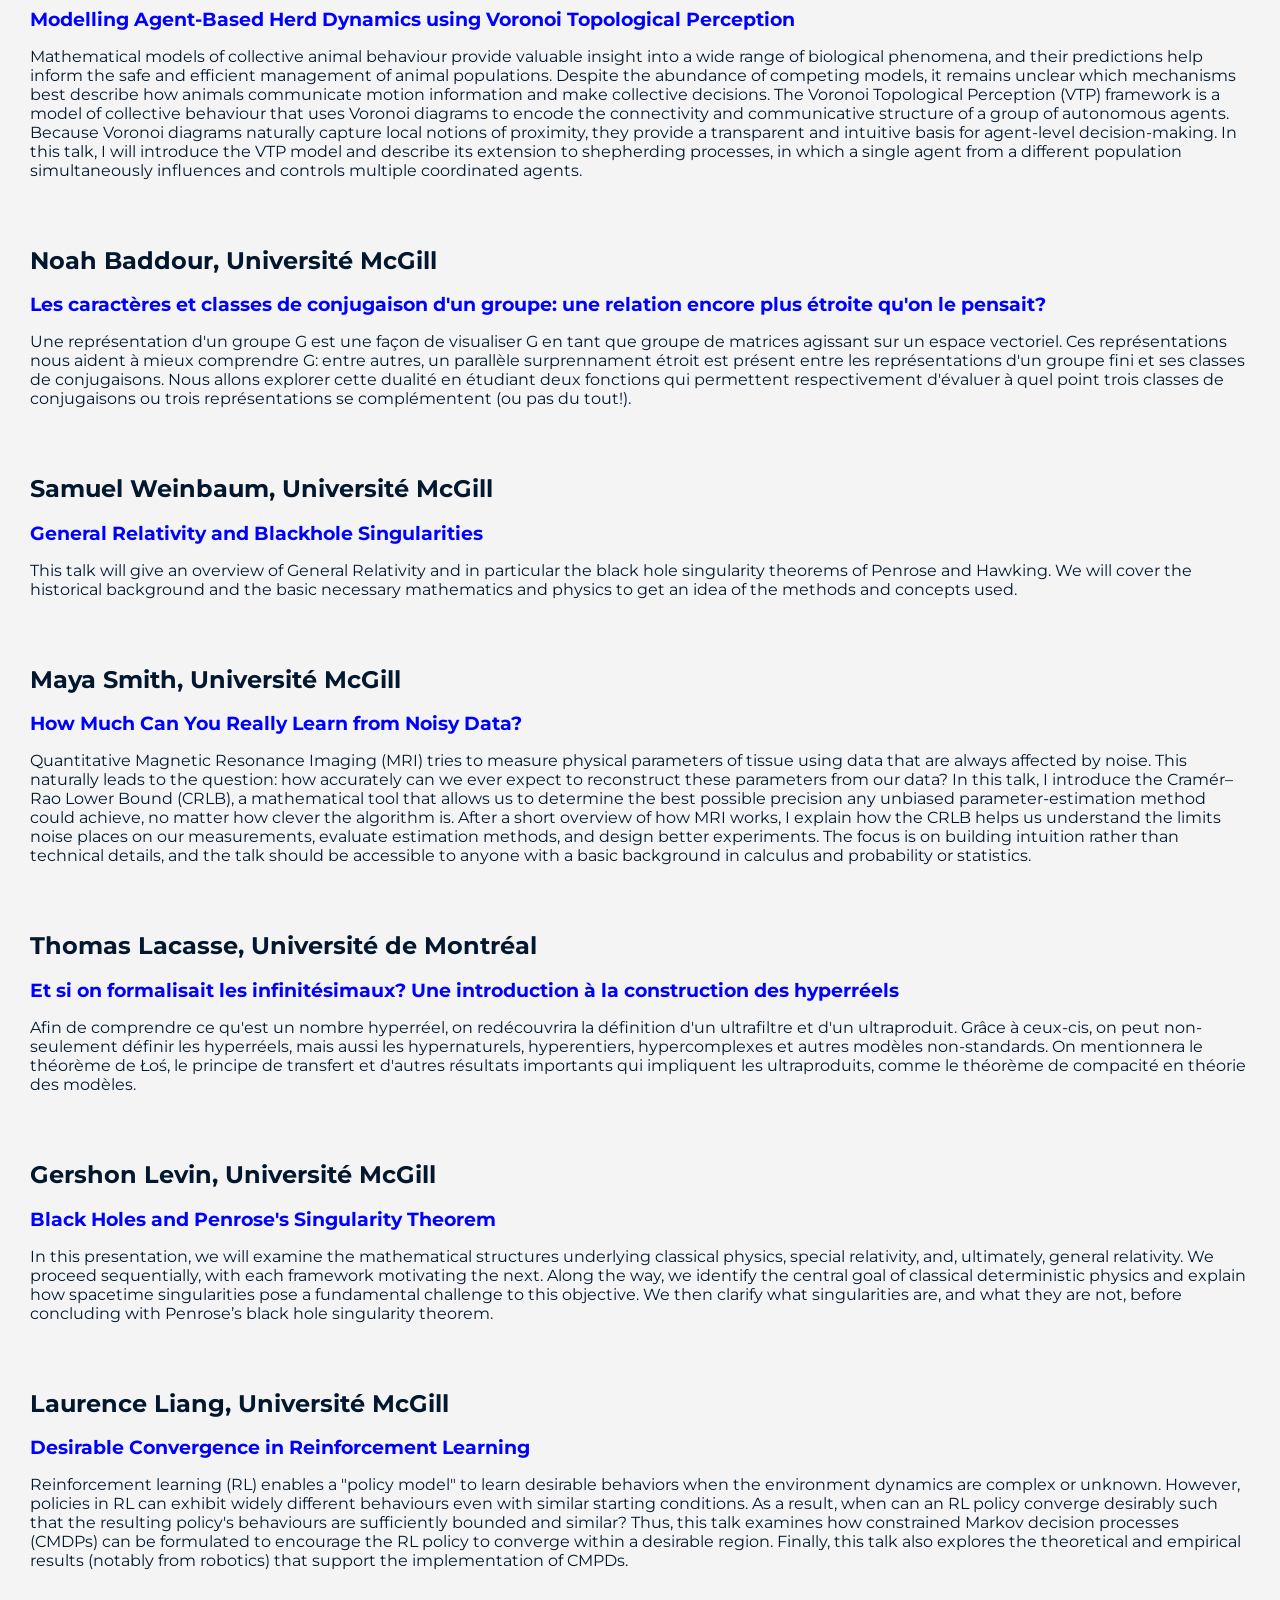
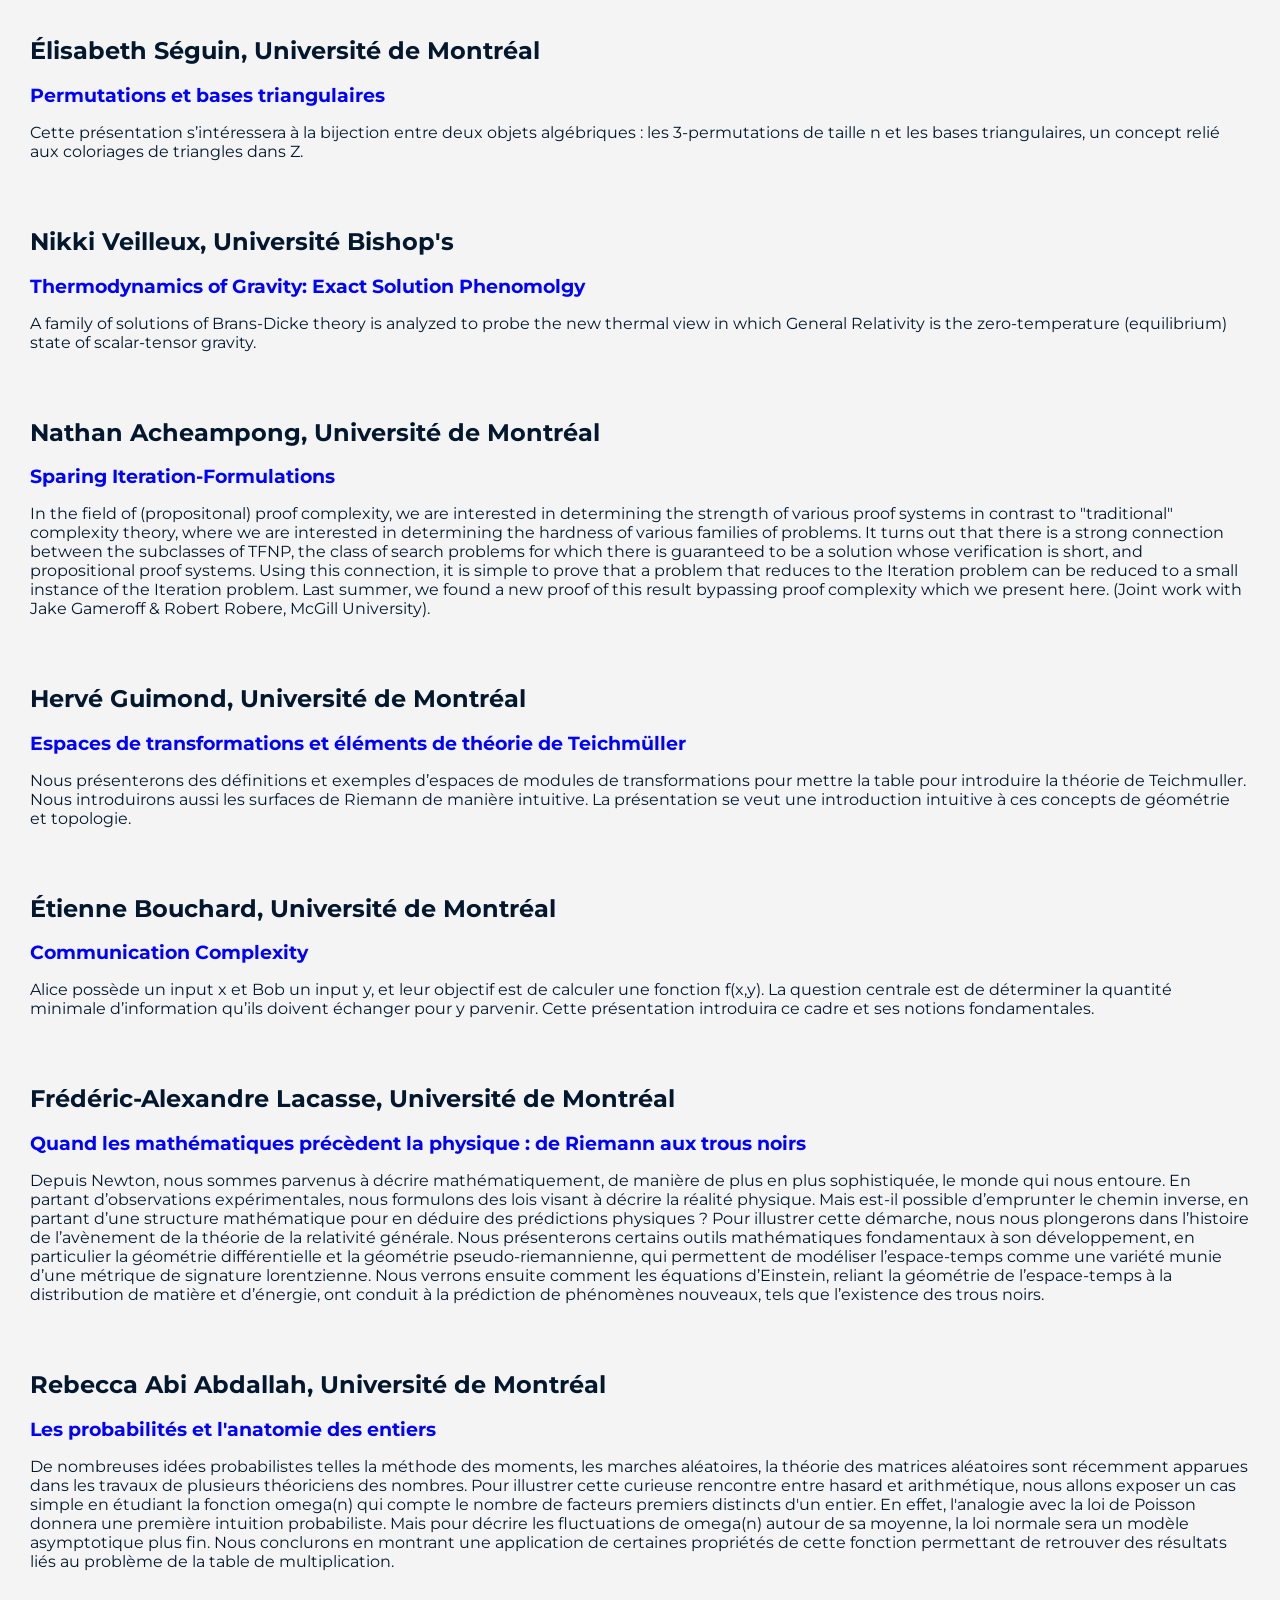
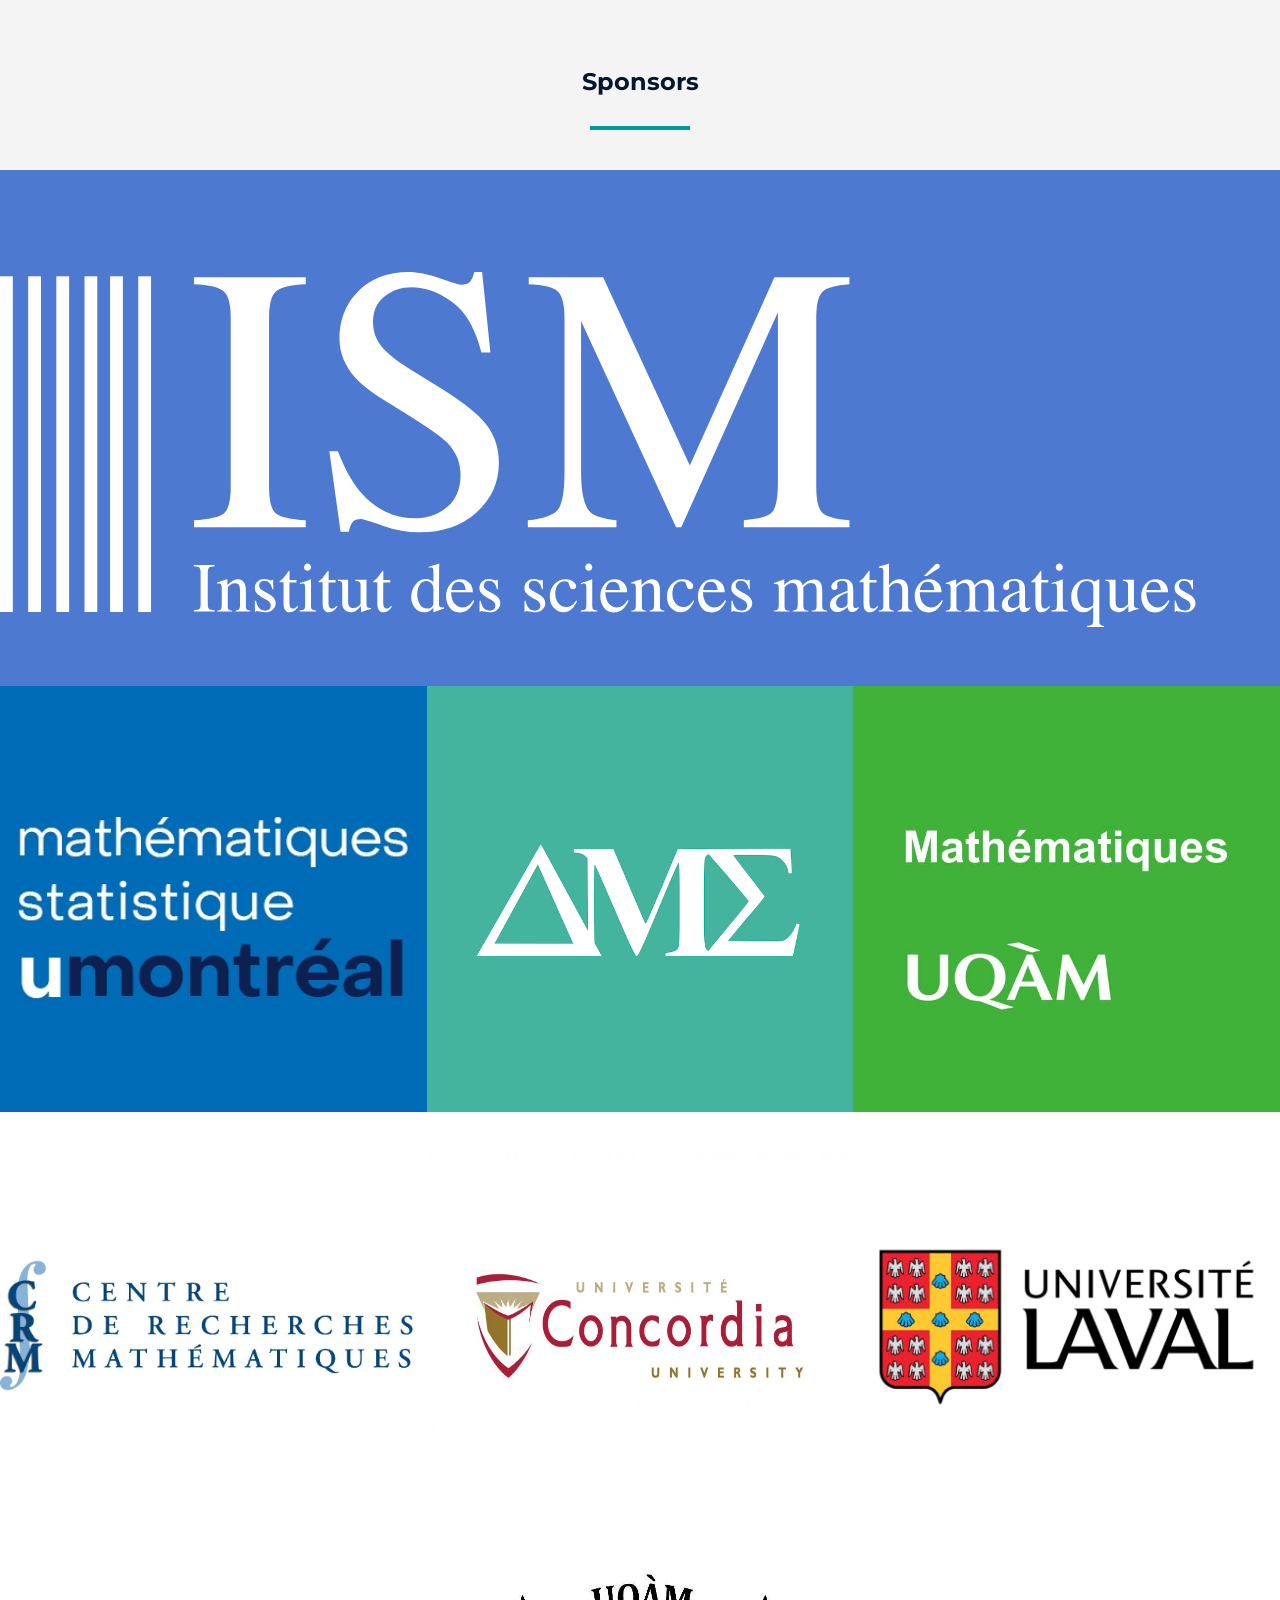
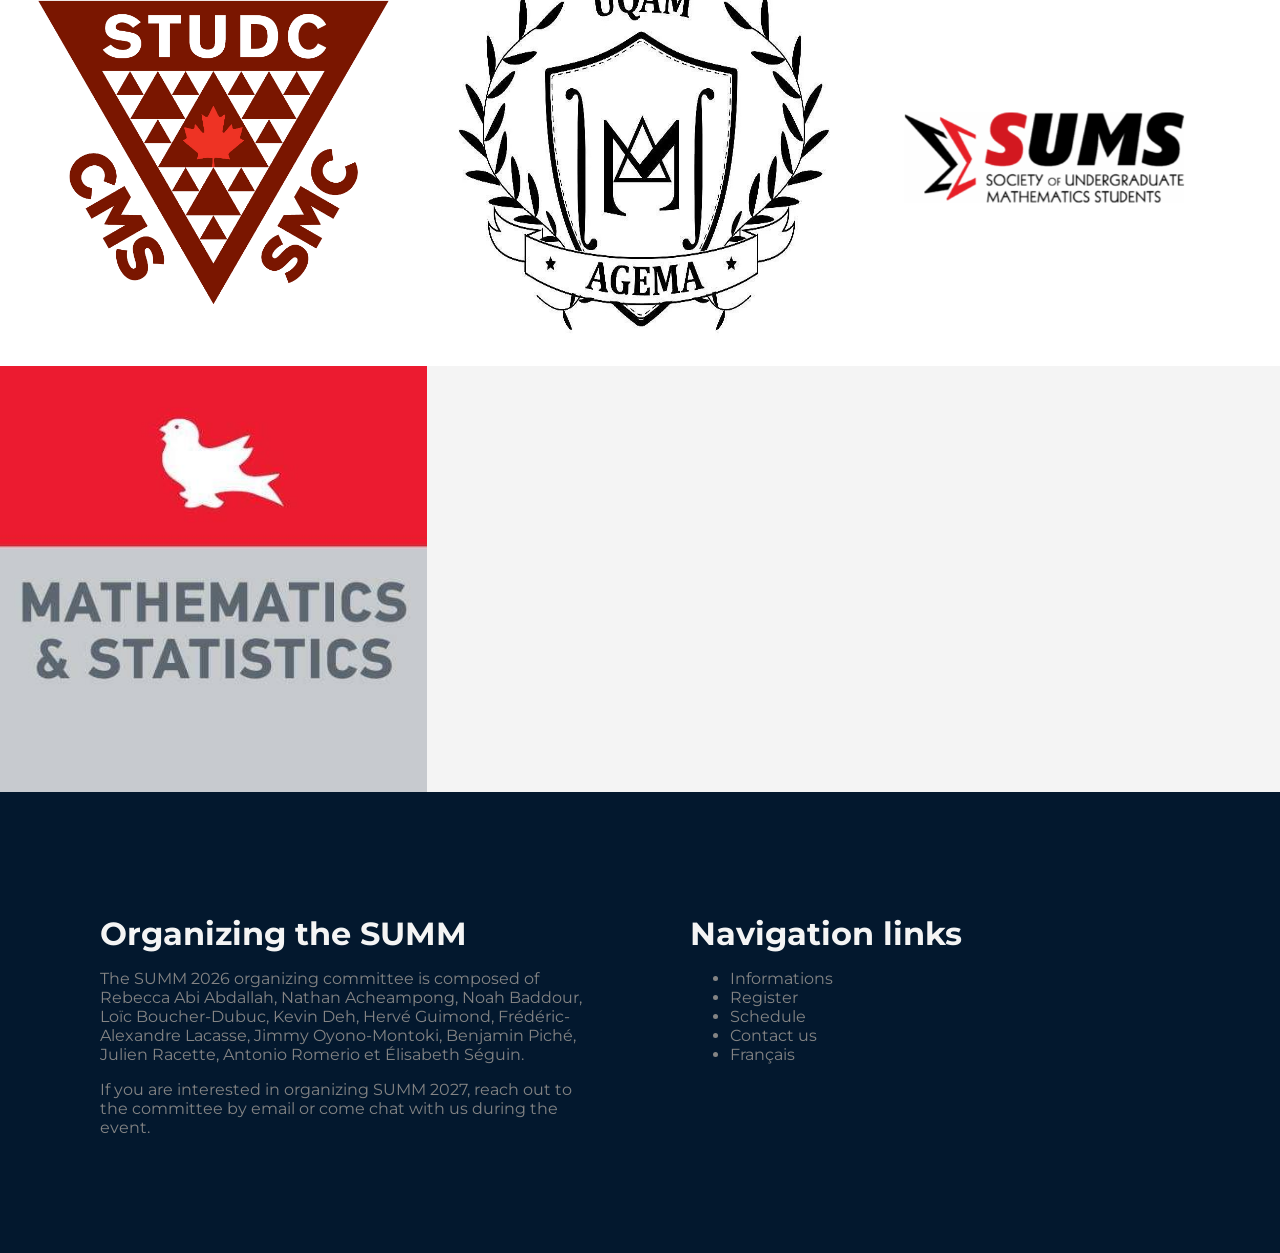
==== commit ce533b05: "Update index.html" ====
--- a/en/index.html
+++ b/en/index.html
@@ -192,9 +192,9 @@
         <td class="header-cell">18:45 - 19:00</td>
         <td colspan="3">Opening Remarks</td>
     </tr>
-    <tr class="bold" id="verb_1">
+    <tr class="bold" id="joek_1">
         <td class="header-cell">19:00 - 20:00</td>
-	<td colspan="3">Keynote : <a href="#verb_2">Véronique Bazier-Matte</a> (Université Laval) (Room A-3502.1)</td>
+	<td colspan="3">Keynote : <a href="#joek_2">Véronique Bazier-Matte</a> (Université Laval) (Room A-3502.1)</td>
     </tr>
     <tr class="bold">
         <td class="header-cell">20:00 - 22:00</td>
@@ -230,9 +230,9 @@
         <td class="header-cell">10:30 - 11:00</td>
         <td colspan="3" class="break">Coffee Break</td>
     </tr>
-    <tr class="bold" id="coup_1">
+    <tr class="bold" id="jeam_1">
         <td class="header-cell">11:00 - 12:00</td>
-	<td colspan="3">Keynote : <a href="#coup_2">Courtney Paquette</a> (McGill University) (Room 0100)</td>
+	<td colspan="3">Keynote : <a href="#jeam_2">Courtney Paquette</a> (McGill University) (Room 0100)</td>
     </tr>
     <tr>
         <td class="header-cell">12:30 - 13:00</td>
@@ -267,9 +267,9 @@
         <td class="header-cell">15:45 - 16:30</td>
         <td colspan="3" class="break">Coffee break</td>
     </tr>
-    <tr class="bold" id="vass_1">
+    <tr class="bold" id="nadl_1">
         <td class="header-cell">16:30 - 17:30</td>
-	<td colspan="3">Keynote : <a href="#vass_2">Vasilisa Shramchenko</a> (Université de Sherbrooke) (Room 0100)</td>
+	<td colspan="3">Keynote : <a href="#nadl_2">Vasilisa Shramchenko</a> (Université de Sherbrooke) (Room 0100)</td>
     </tr>
     <tr class="bold">
         <td class="header-cell">18:30 - </td>
@@ -305,9 +305,9 @@
         <td class="header-cell">10:30 - 11:00</td>
         <td colspan="3" class="break">Coffee Break</td>
     </tr>
-    <tr class="bold" id="lucd_1">
+    <tr class="bold" id="morc_1">
         <td class="header-cell">11:00 - 12:00</td>
-	<td colspan="3">Keynote : <a href="#lucd_2">Lucile Devin</a> (Université du Littoral Côte d'Opale) (Room 0100)</td>
+	<td colspan="3">Keynote : <a href="#morc_2">Lucile Devin</a> (Université du Littoral Côte d'Opale) (Room 0100)</td>
     </tr>
     <tr class="bold">
         <td class="header-cell">12:00 - 12:15</td>
@@ -323,39 +323,35 @@
       <section class="flex flex-col flex-align-center" id="who">
         <h2>Keynote Speakers</h2>
        <span class="title-decoration mg-t-med"></span>
-		<div class="talkhead mg-t-med" id="verb_2">
-          <img src="../img/people/V_Bazier-Matte.jpg">
+		<div class="talkhead mg-t-med" id="joek_2">
+          <img src="../img/people/J_Kamnitzer2027.png">
 	  <p><strong></strong></p>
-          <h2>Véronique Bazier-Matte</h2>
-	  <h3><a href="#verb_1">Triangulations de surfaces</a></h3>
-          <p>Cette présentation explore le dénombrement des triangulations de surfaces. Nous débutons par le cas des polygones convexes, dont le comptage mène aux nombres de Catalan, tout en abordant la notion de "flip" entre triangulations. Nous étudions ensuite le ruban de Möbius, surface non orientable, dont nous détaillons les représentations. Enfin, nous établissons une formule pour le nombre de triangulations d'un ruban de Möbius avec n points marqués, en démontrant comment ce résultat se simplifie grâce aux nombres de Catalan.
-	  </p>
-        </div>
-        <div class="talkhead mg-t-med" id="coup_2">
-          <img src="../img/people/C_Paquette.jpg">
+          <h2>Joel Kamnitzer</h2>
+	  <h3><a href="#joek_1"></a></h3>
+          <p></p>
+        </div>
+        <div class="talkhead mg-t-med" id="jeam_2">
+          <!-- <img src="../img/people/C_Paquette.jpg"> -->
           <p><strong></strong></p>
-          <h2>Courtney Paquette</h2>
+          <h2>Jean-François Maheux</h2>
           <h3>
-		  <a href="#coup_1">High-dimensional Optimization in Machine Learning with Applications to Scaling Limits and Compute-Optimal Neural Scaling Laws</a>
+		  <a href="#jeam_1"></a>
 	  </h3>
-          <p>Given the massive scale of modern ML models, we now only get a single shot to train them effectively. This restricts our ability to test multiple architectures and hyper-parameter configurations. Instead, we need to understand how these models scale, allowing us to experiment with smaller problems and then apply those insights to larger-scale models. In this talk, I will present a framework for analyzing scaling laws in stochastic learning algorithms using a power-law random features model, leveraging high-dimensional probability and random matrix theory. I will then use this scaling law to address the compute-optimal question: How should we choose model size and hyper-parameters to achieve the best possible performance in the most compute-efficient manner?
-	  </p>
-        </div>
-        <div class="talkhead mg-t-med" id="vass_2">
-          <img src="../img/people/V_Shramchenko.png">
+          <p></p>
+        </div>
+        <div class="talkhead mg-t-med" id="nadl_2">
+          <img src="../img/people/N_Lafreniere2027.jpg">
 	  <p><strong></strong></p>
-          <h2>Vasilisa Shramchenko</h2>
-          <h3><a href="#vass_1">Smart families of elliptic curves and equations of mathematical physics</a></h3>
-	  <p>An elliptic curve is a topological torus with a complex structure. This means, there is a way to view the points on the torus almost as being complex numbers, just like on the complex plane. And there is an infinite number of ways in which such a complex structure can be defined on a torus. We thus have an infinite number of elliptic curves. A complex structure allows us to define functions and differentials on an elliptic curve, as well as contour integrals. The theory of elliptic curves, and more generally of Riemann surfaces, is well developed and has many applications, from number theory to string theory. In particular, using a given elliptic curve, one may construct solutions to various differential equations known in physics, such as the Korteweg–De Vries (KdV) equation and Painlevé equations. In this talk, I will define some particular families of elliptic curves, which in their turn are governed by new differential equations, and discuss their applications in the context of the KdV and Painlevé equations. 
-	  </p>
-        </div>
-        <div class="talkhead mg-t-med" id="lucd_2">
-          <img src="../img/people/L_Devin.jpg">
+          <h2>Nadia Lafrenière</h2>
+          <h3><a href="#nadl_1"></a></h3>
+	  <p></p>
+        </div>
+        <div class="talkhead mg-t-med" id="morc_2">
+          <img src="../img/people/M_Craig2027.jpg">
 	  <p><strong></strong></p>
-          <h2>Lucile Devin<h2>
-			  <h3><a href="#lucd_1">Biases in the distribution of prime numbers</a></h3>
-          <p>Prime numbers have interested mathematicians for thousands of years, but we have only been able to prove (thanks to complex analysis!) that they distribute well in congruence classes a couple of hundred years ago. We find that there are "equal" chances for a prime chosen "randomly" to be congruent to 1 or to 3 modulo 4. Having a closer look, Chebyshev noticed that there is howerver a "bias" is this perfect distribution. This talk aims at observing and explaining the origin of the bias, while giving a more precise sense to the words in quoting marks. We will then consider other ways to distribute prime numbers, that are more or less biased.
-	  </p>
+          <h2>Morgan Craig<h2>
+			  <h3><a href="#morc_1"></a></h3>
+          <p></p>
 	</div>
       </section>
 
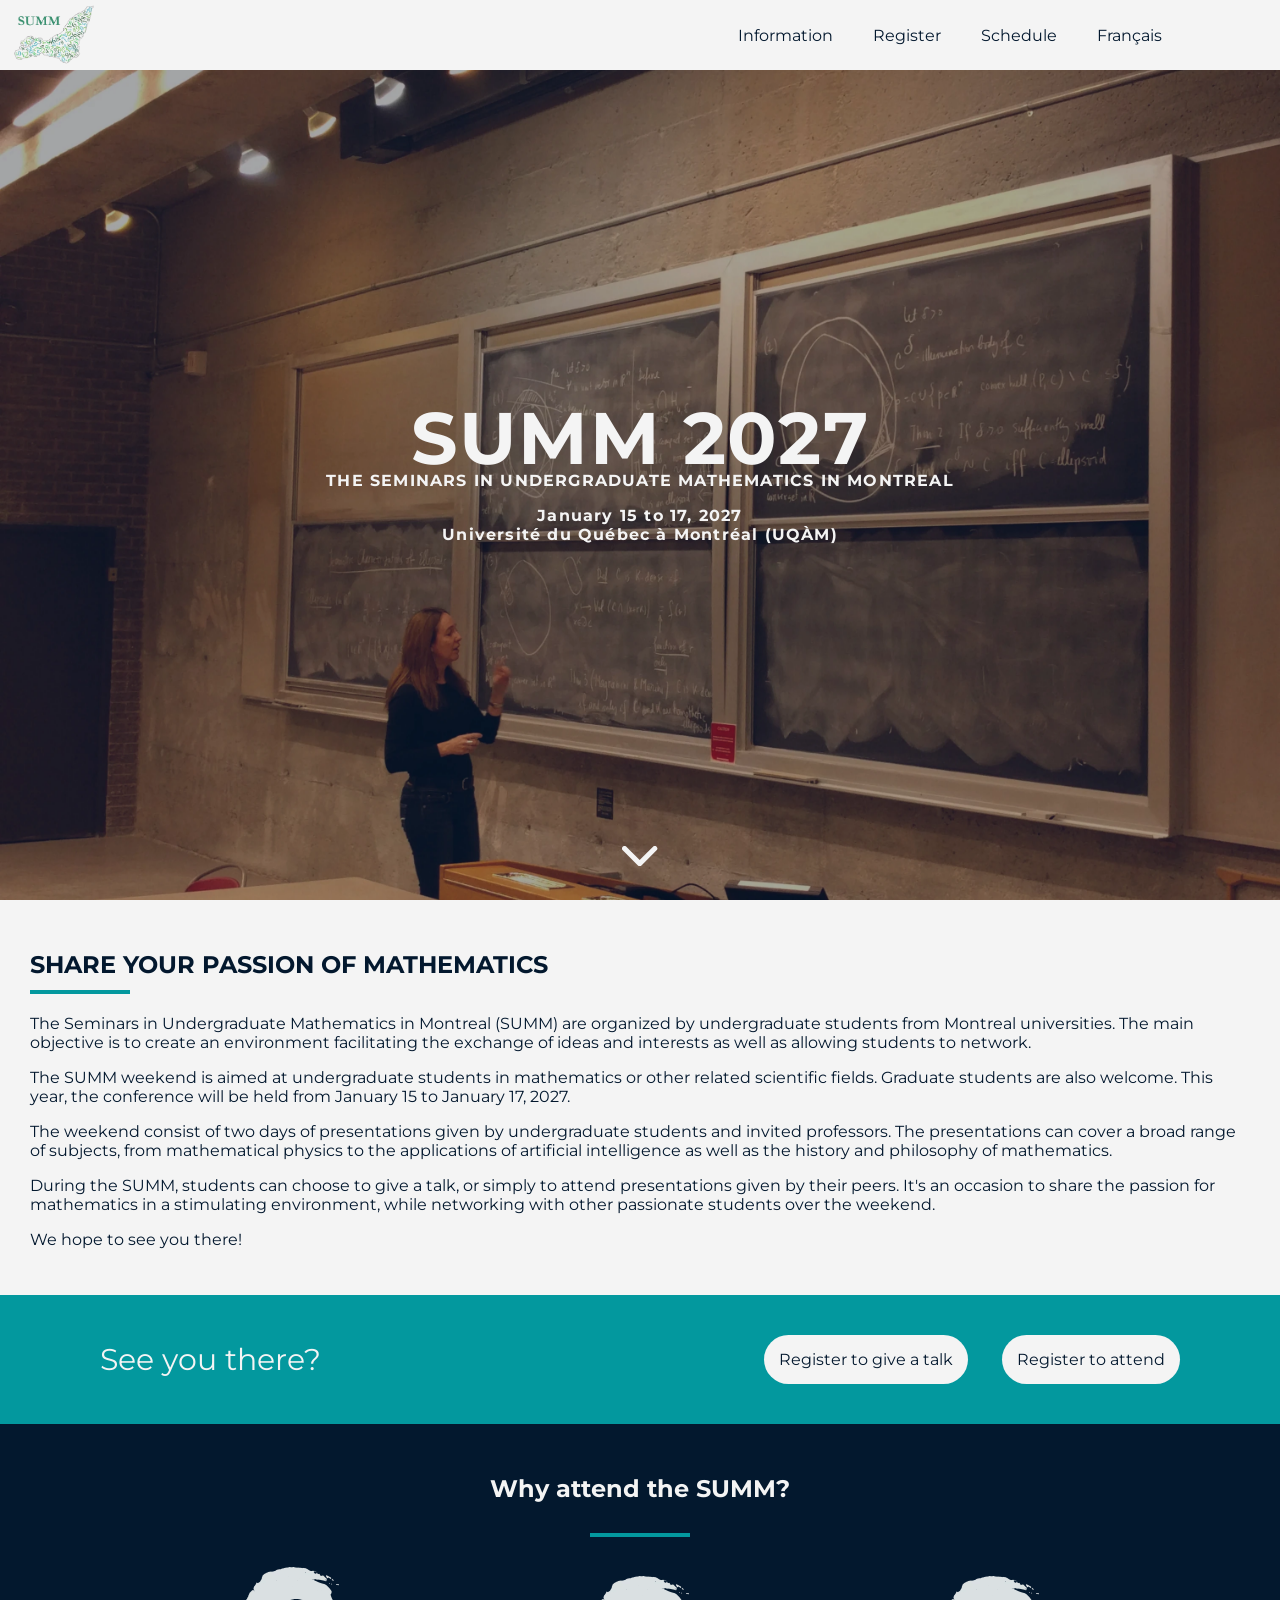
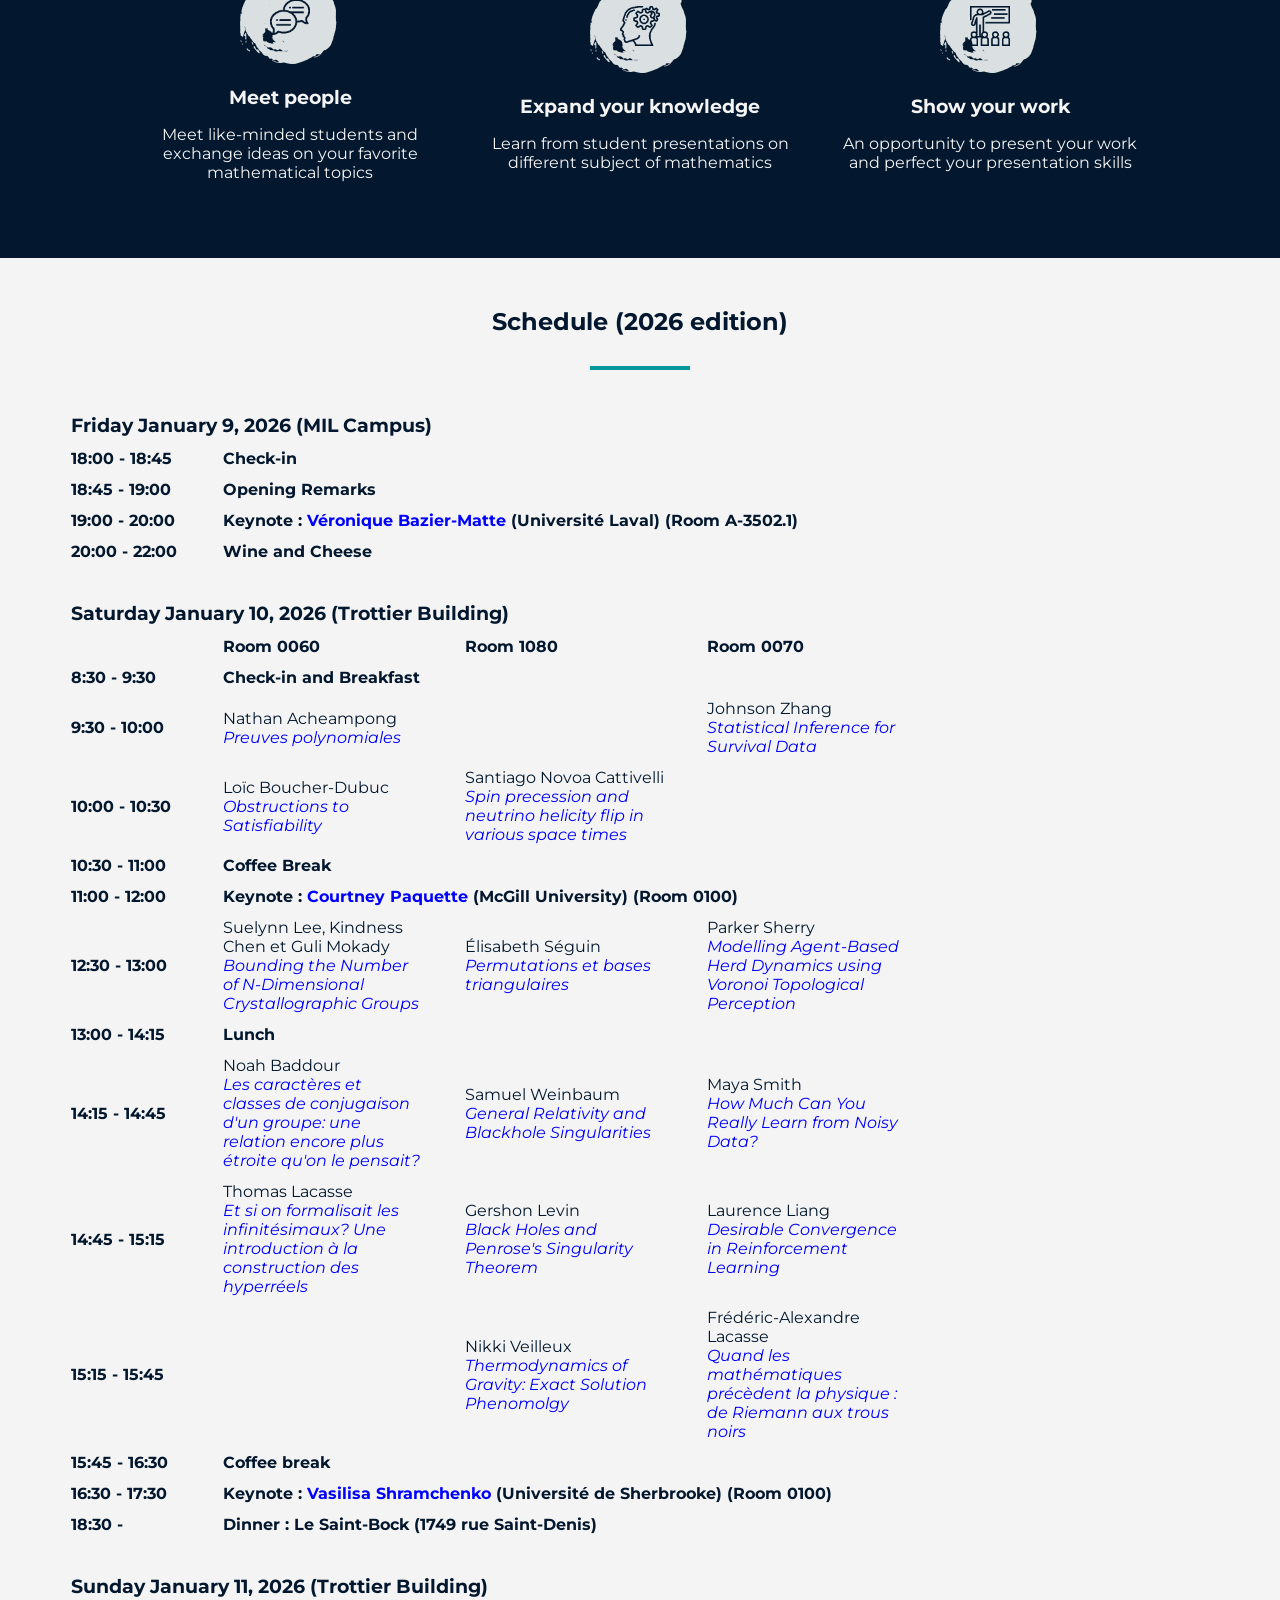
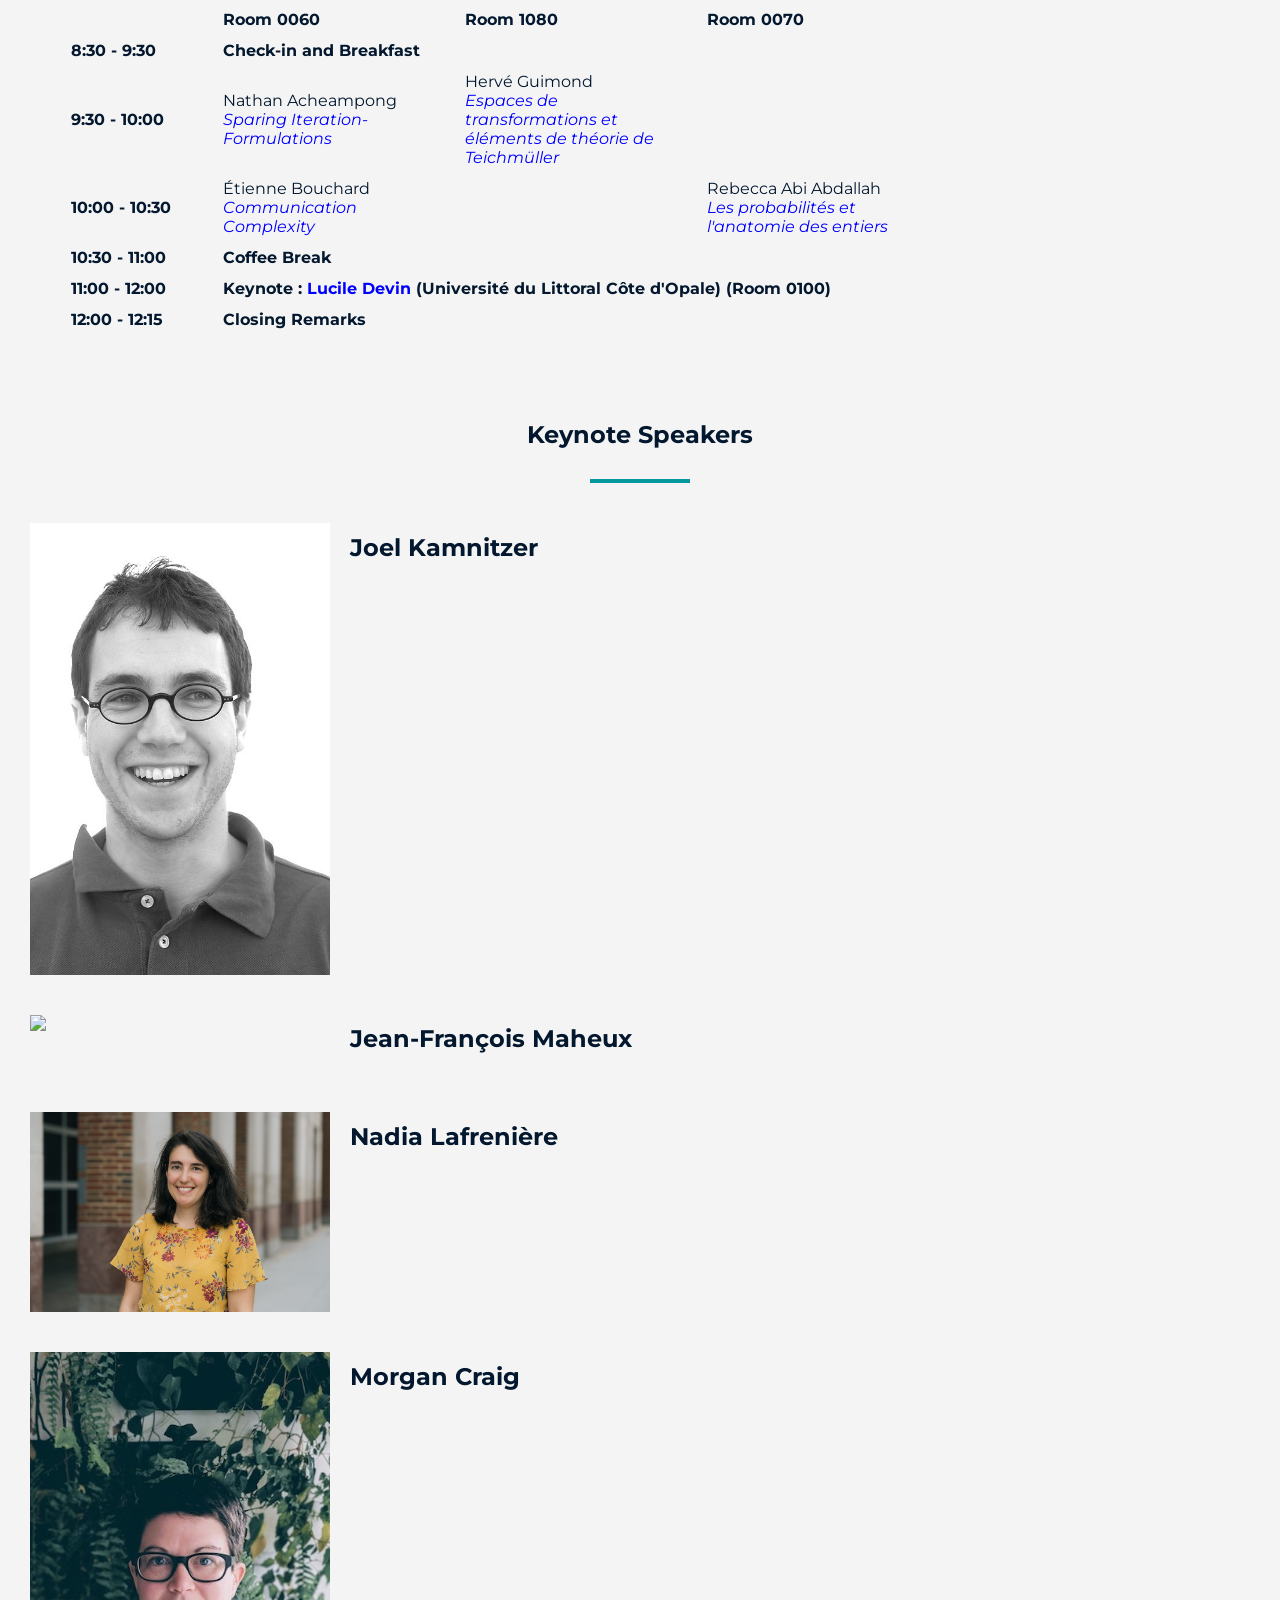
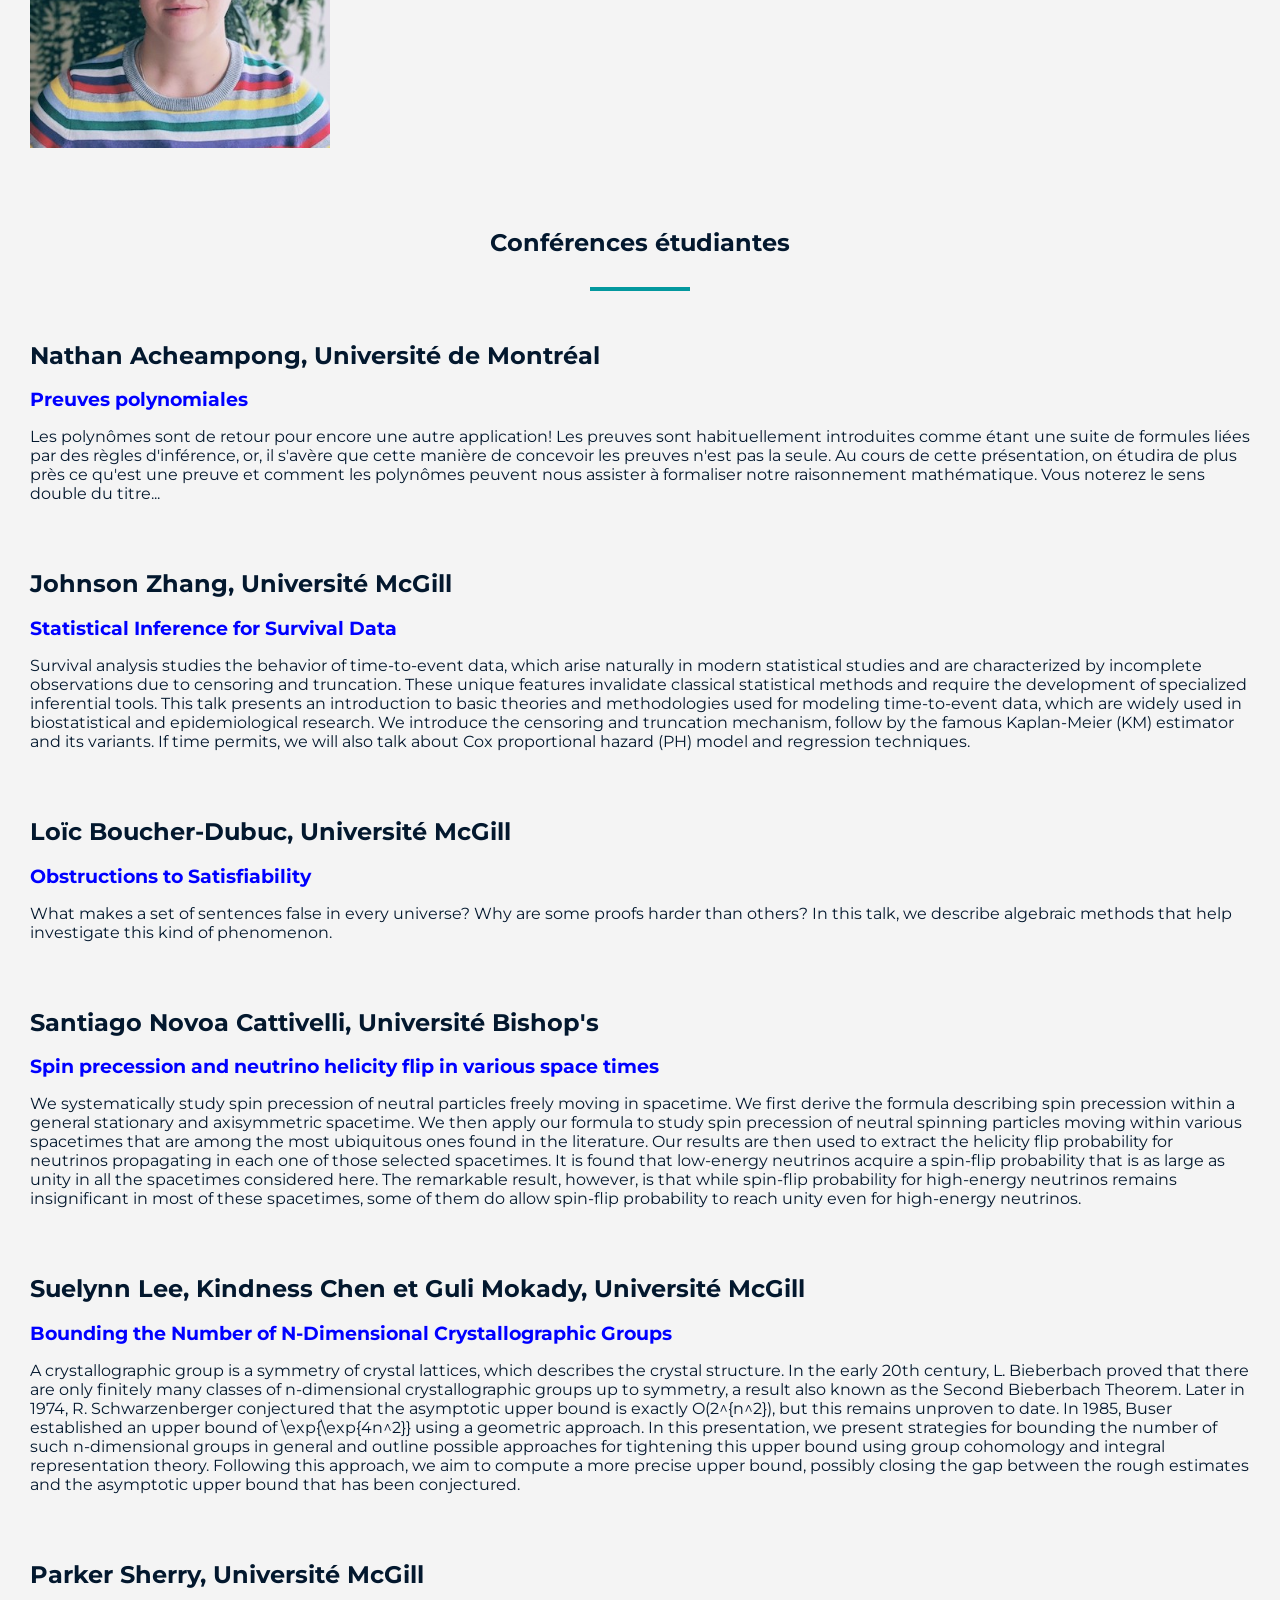
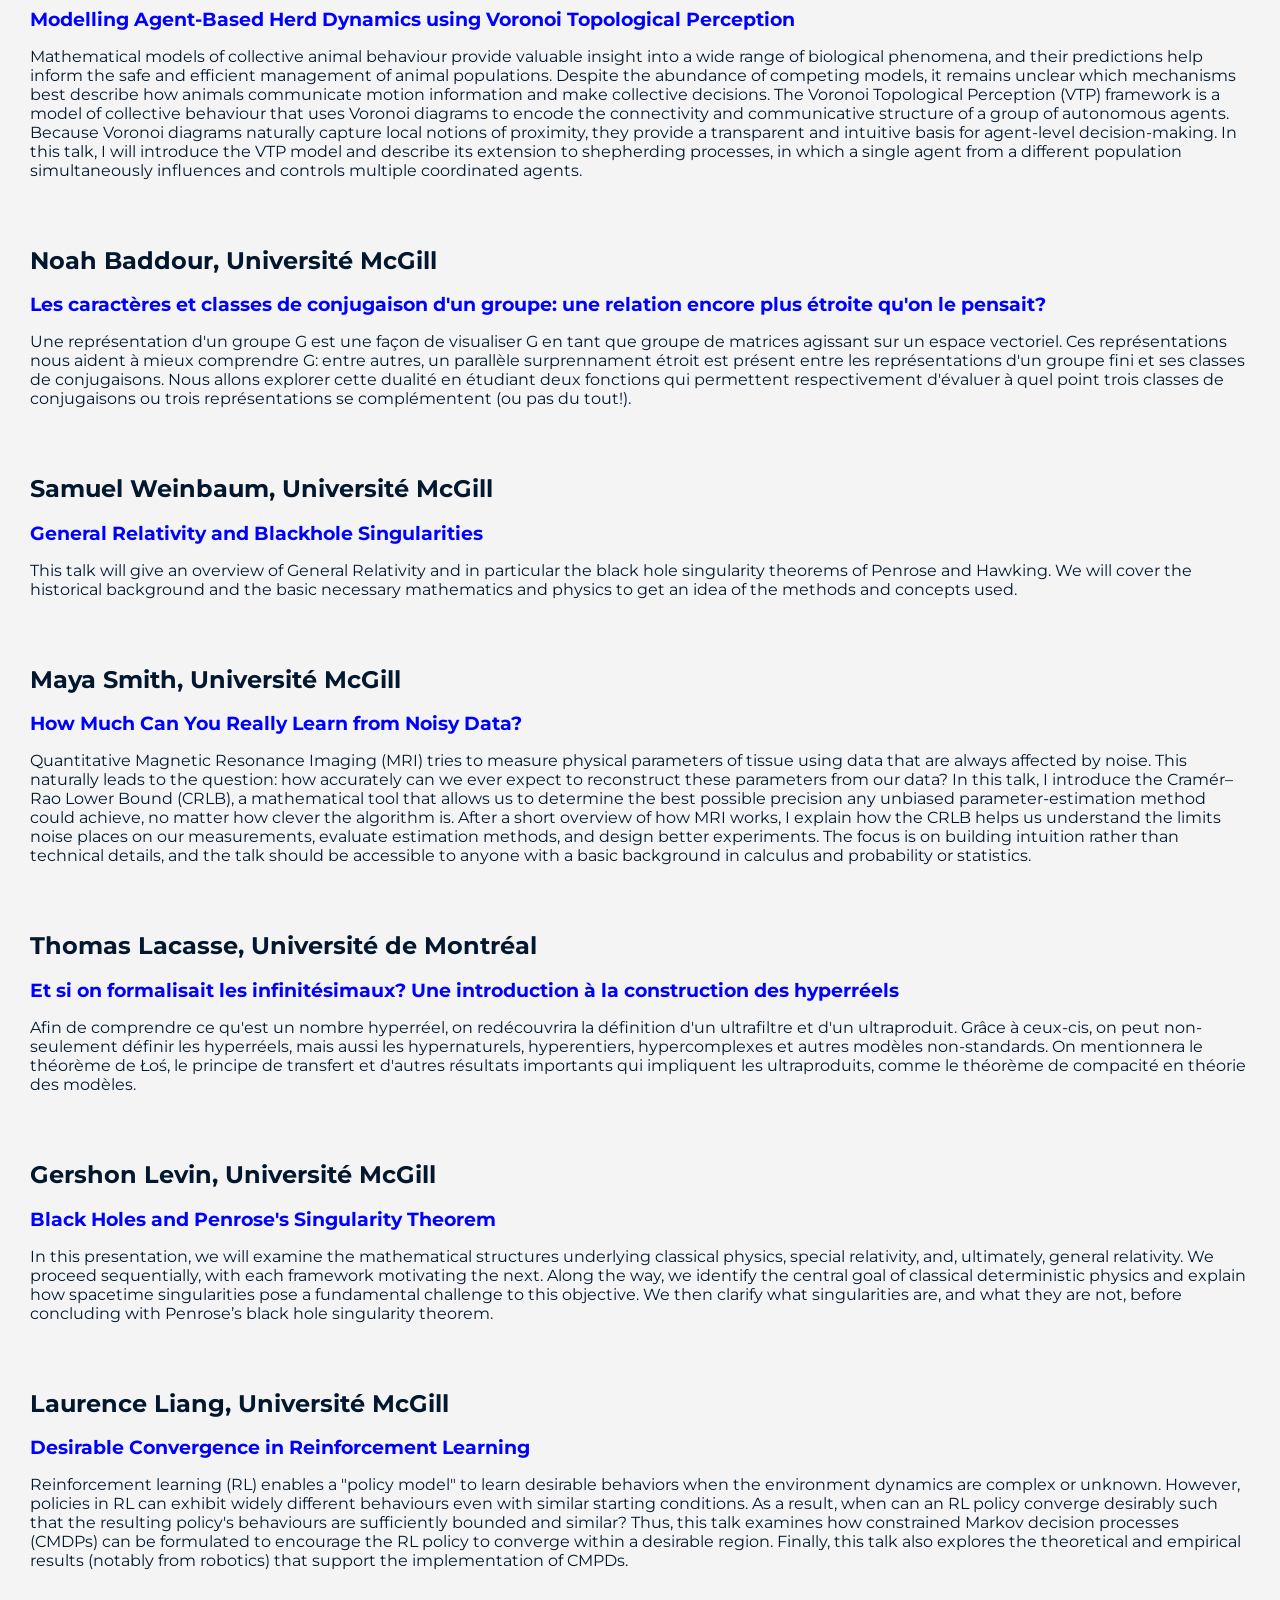
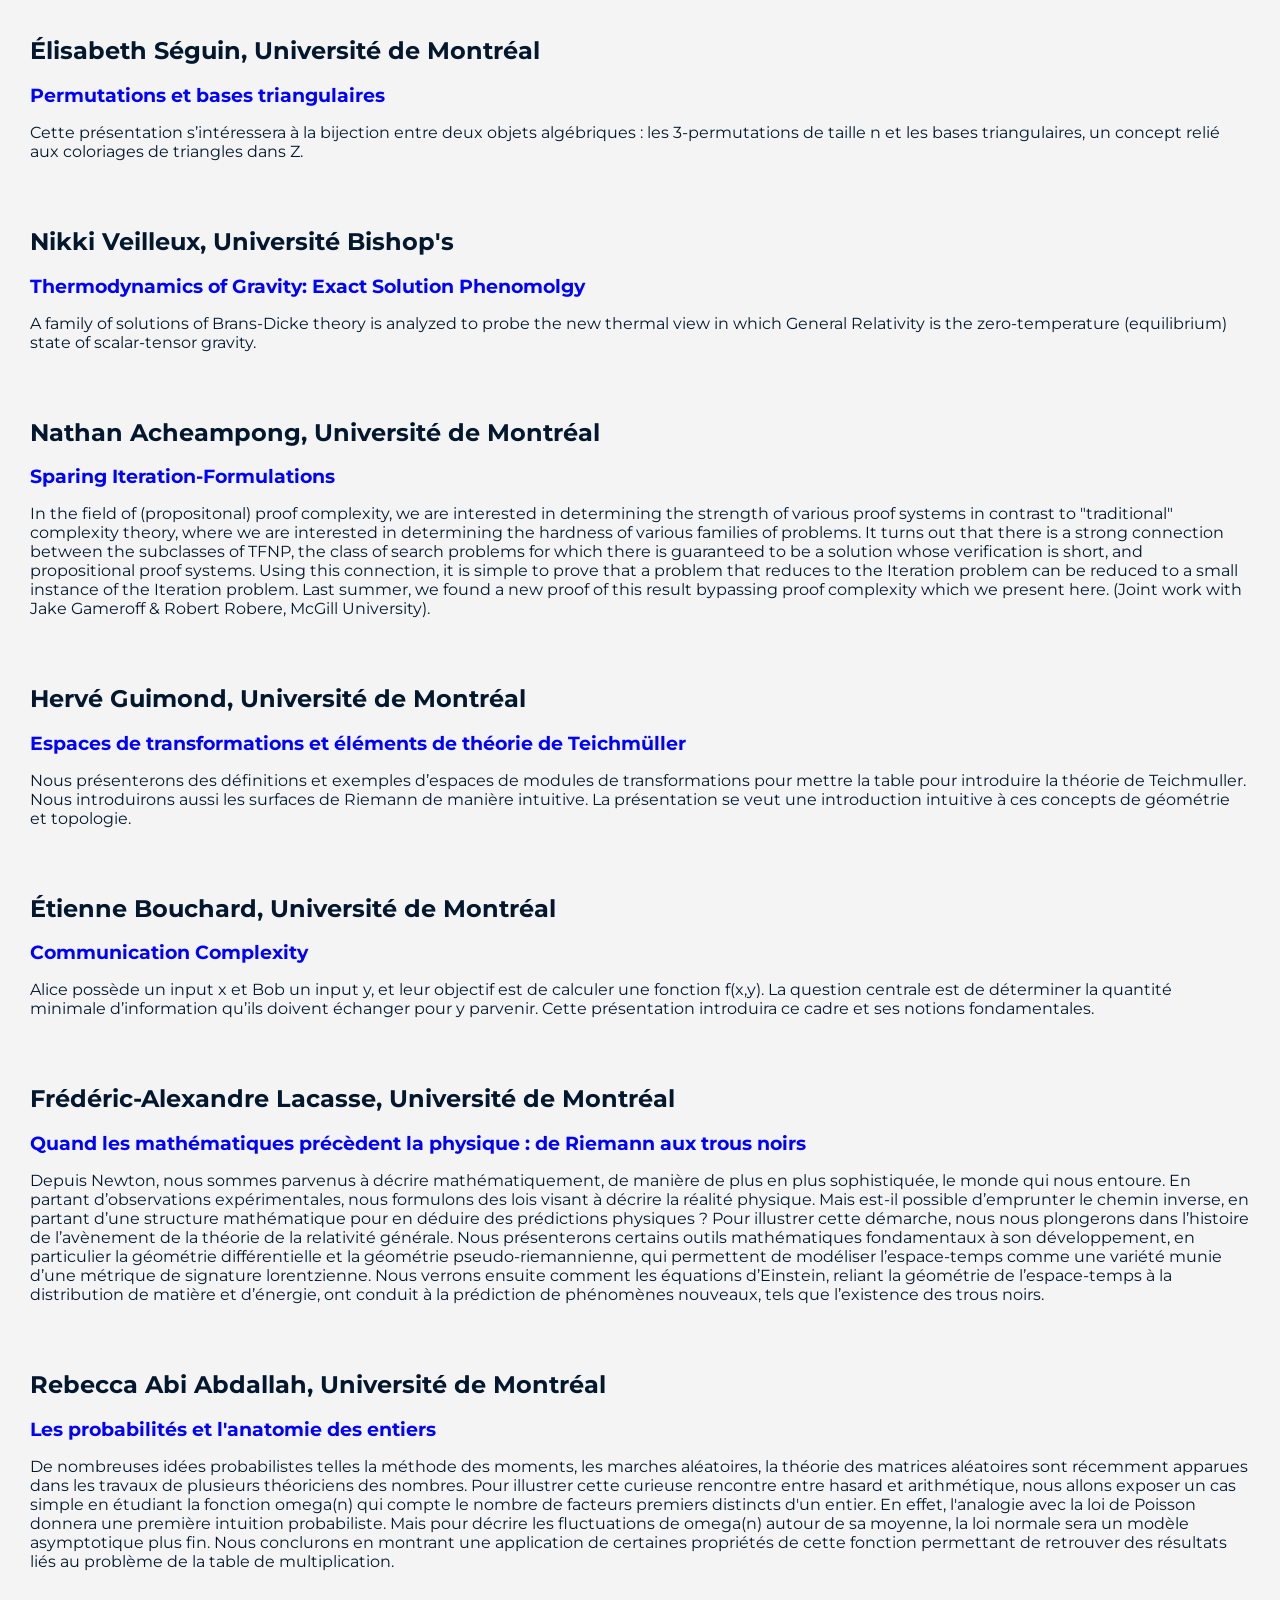
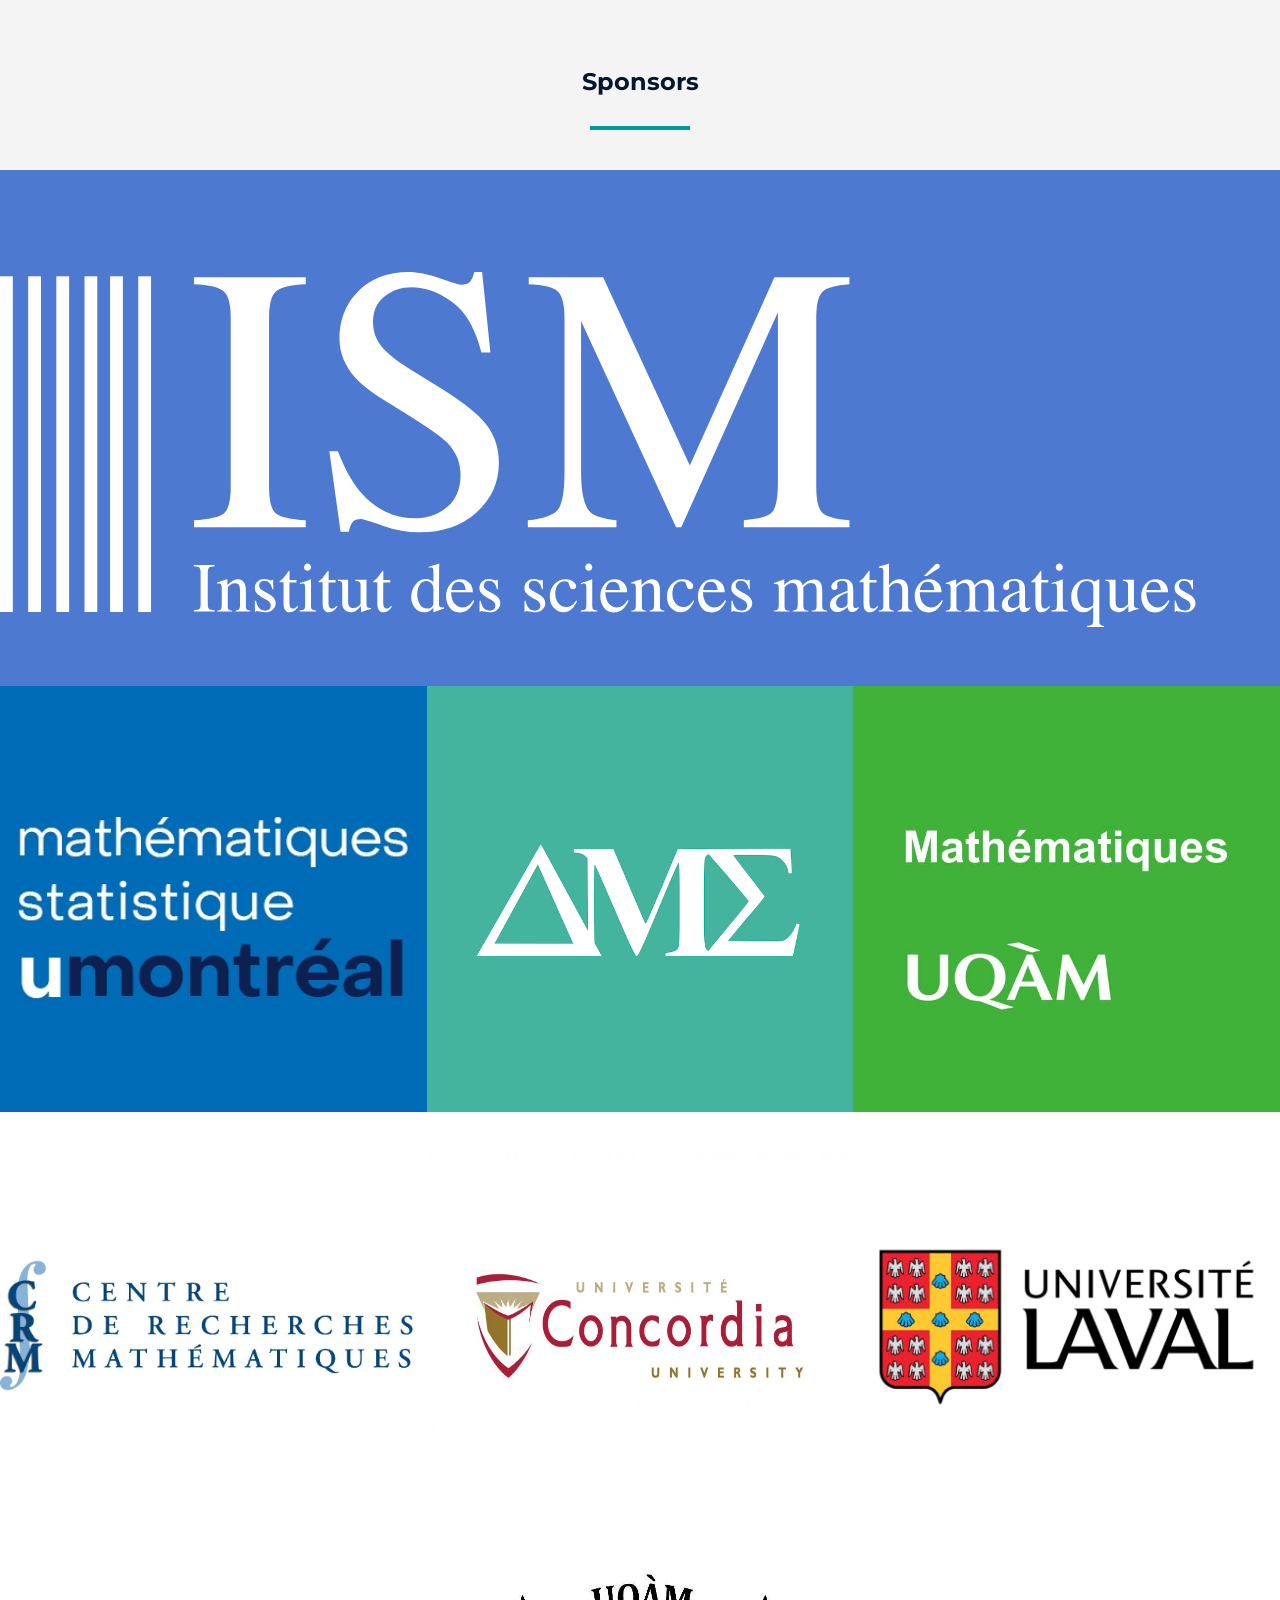
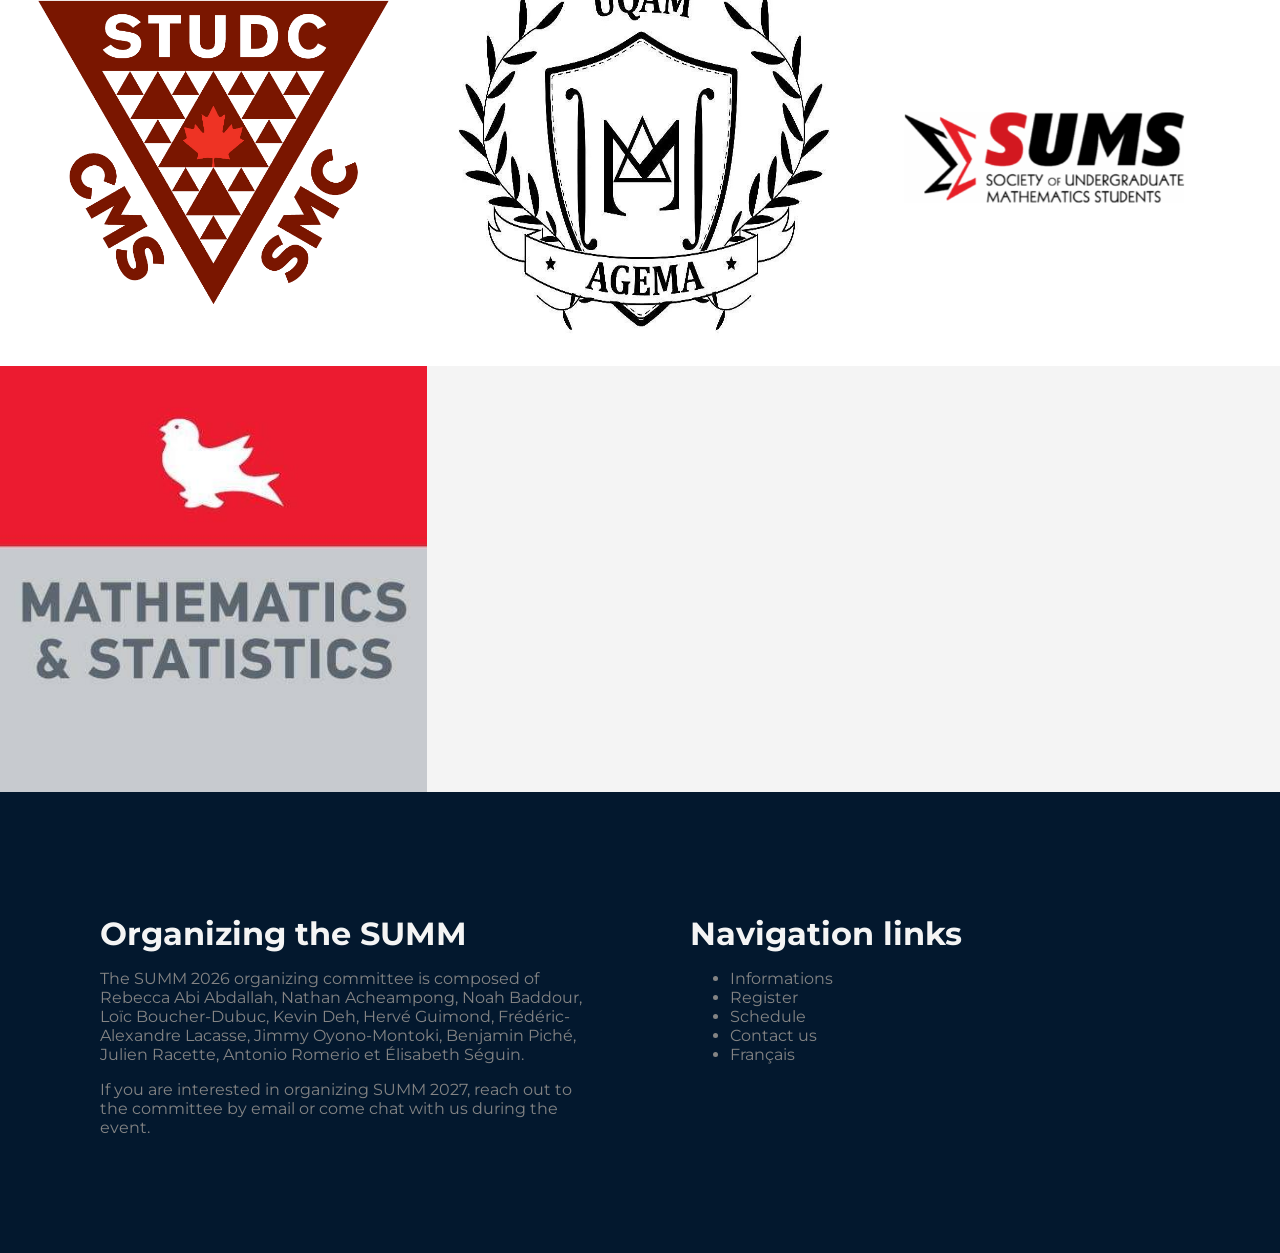
==== commit 6ac1dcb6: "Update index.html" ====
--- a/en/index.html
+++ b/en/index.html
@@ -331,7 +331,7 @@
           <p></p>
         </div>
         <div class="talkhead mg-t-med" id="jeam_2">
-          <!-- <img src="../img/people/C_Paquette.jpg"> -->
+          <img src="../img/people/J_Maheux.jpg">
           <p><strong></strong></p>
           <h2>Jean-François Maheux</h2>
           <h3>
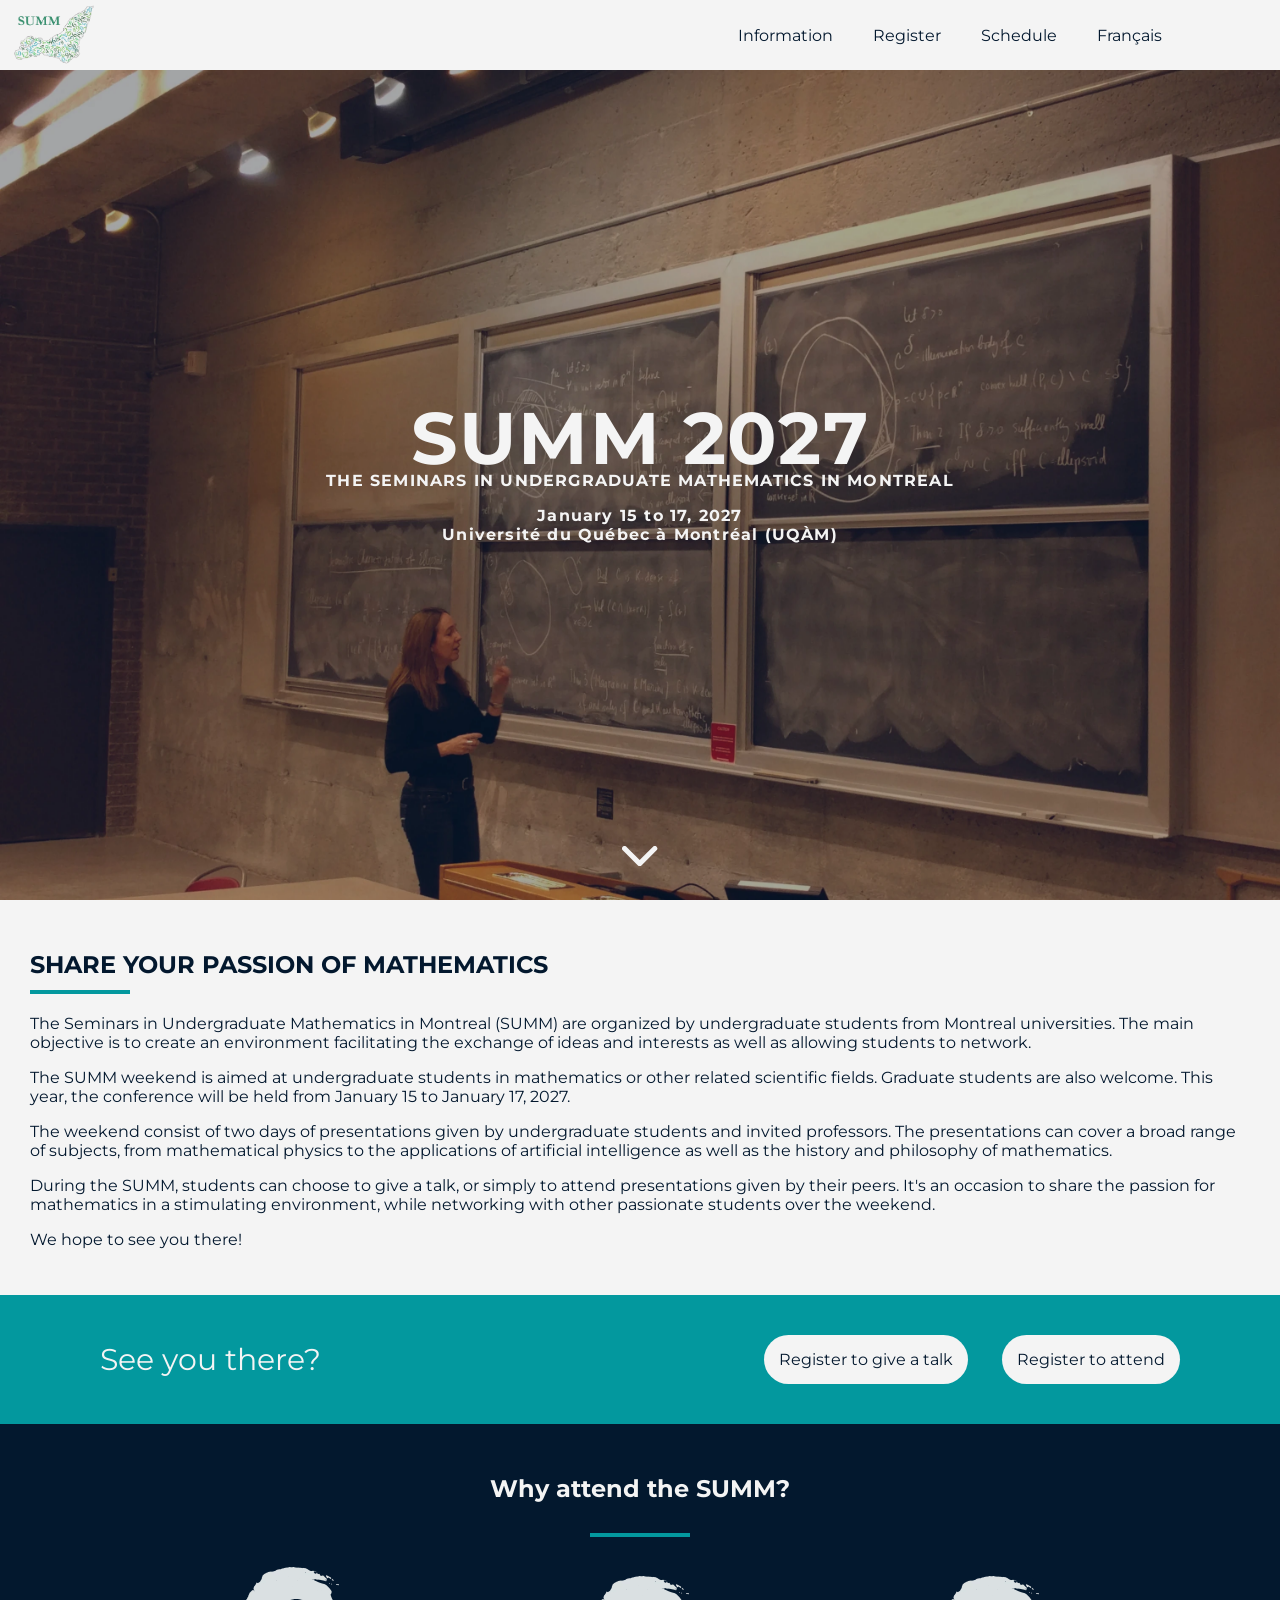
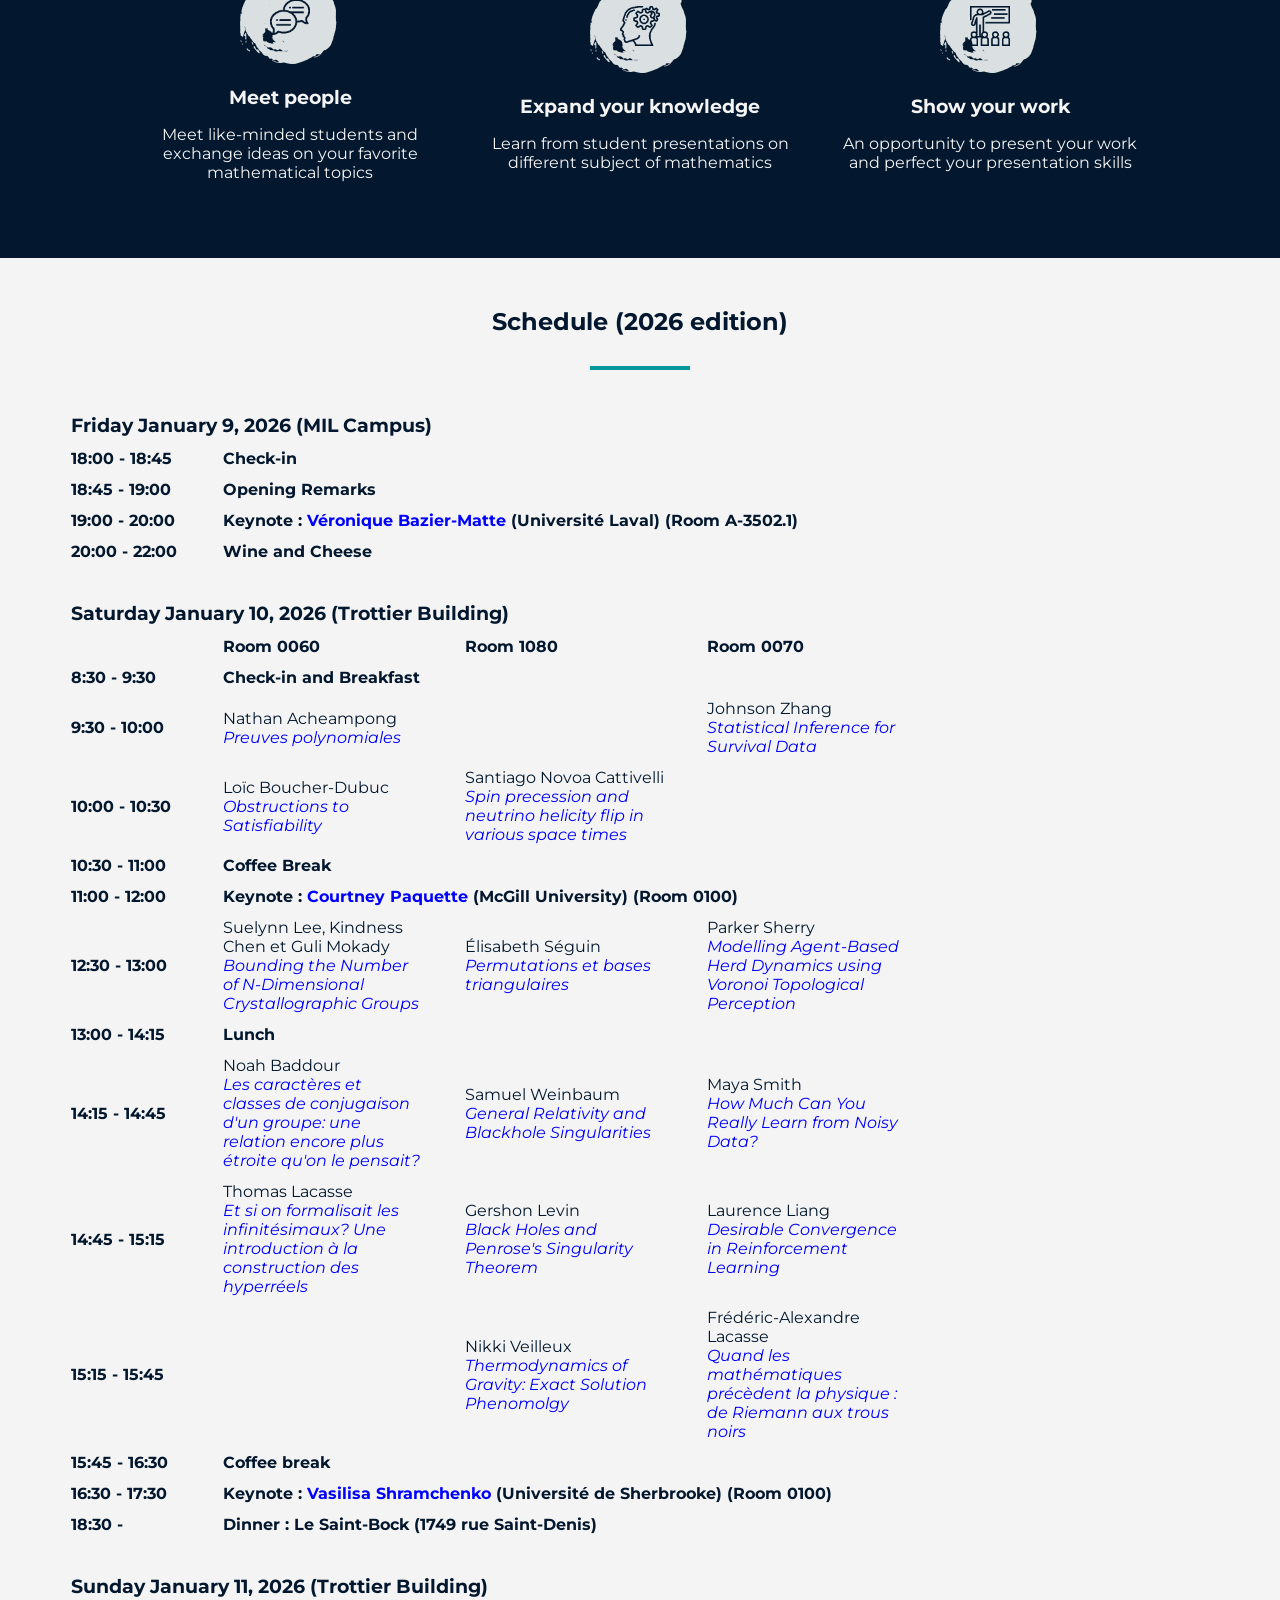
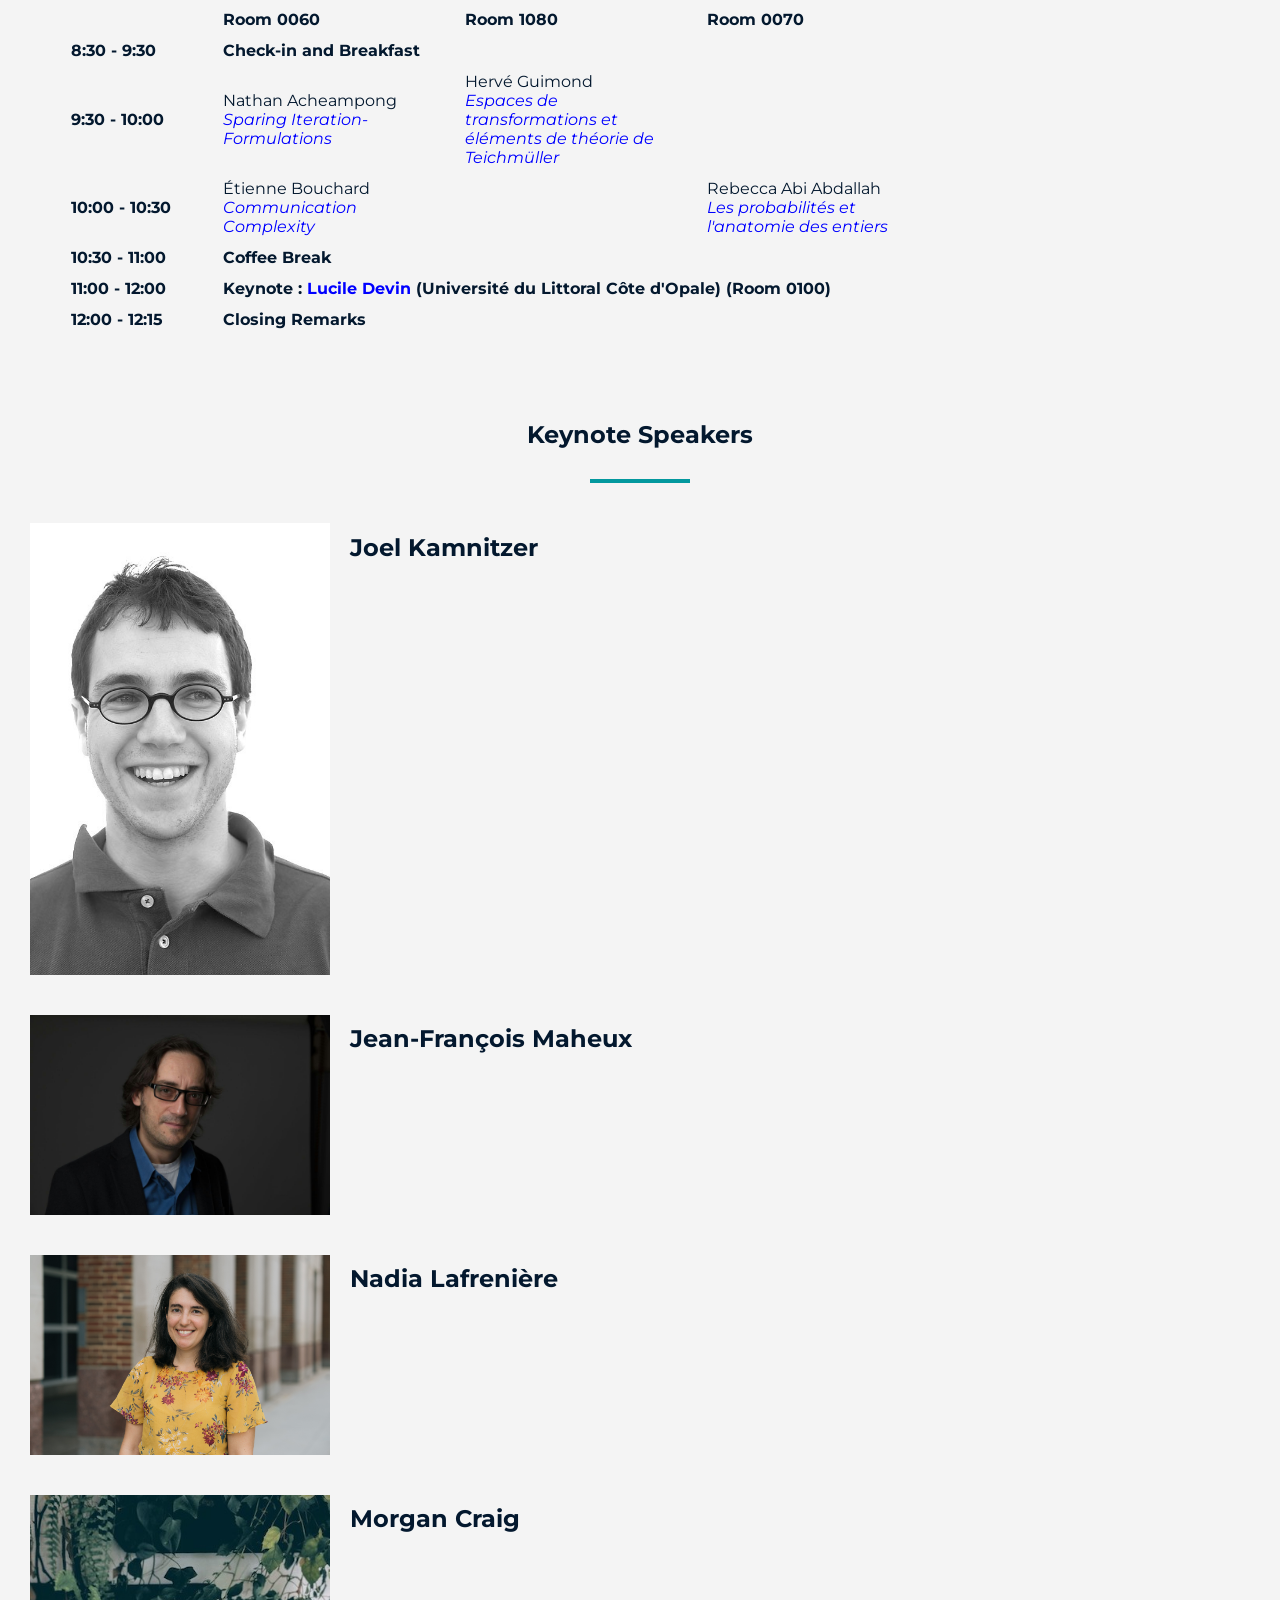
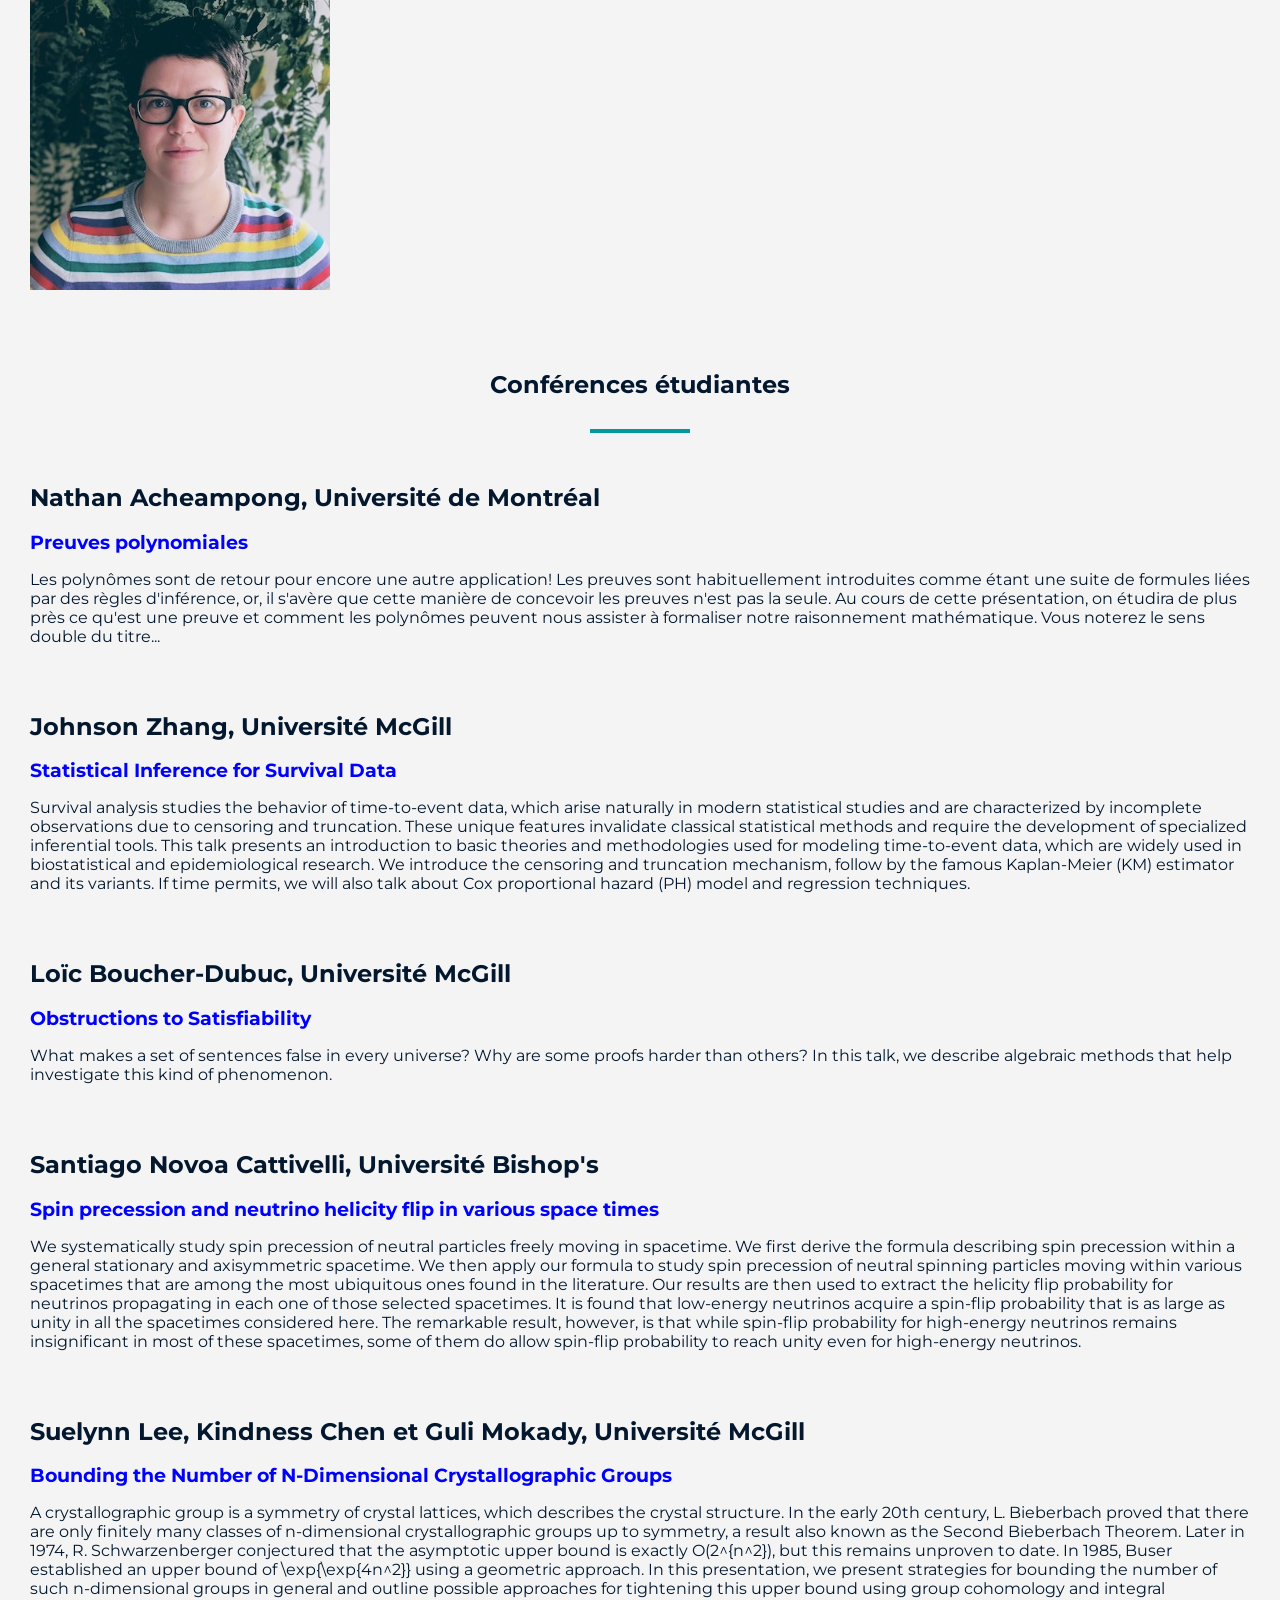
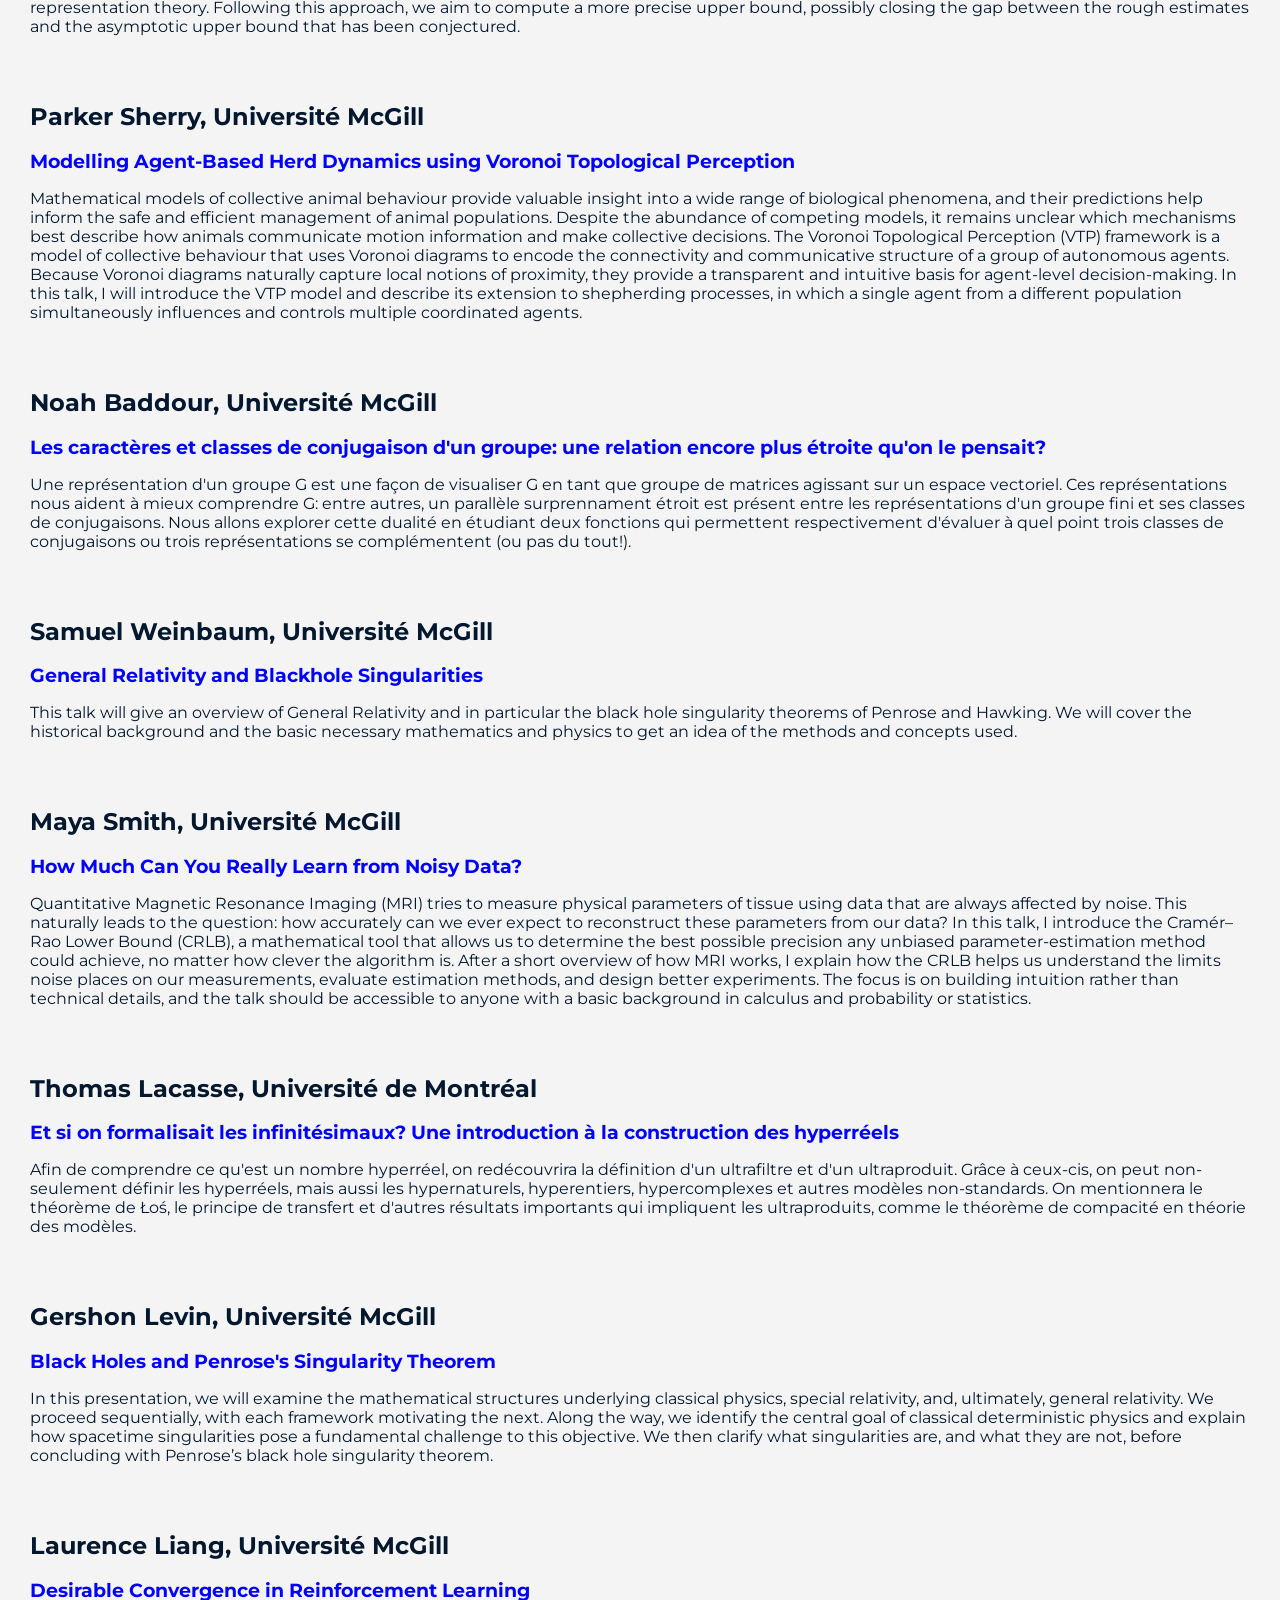
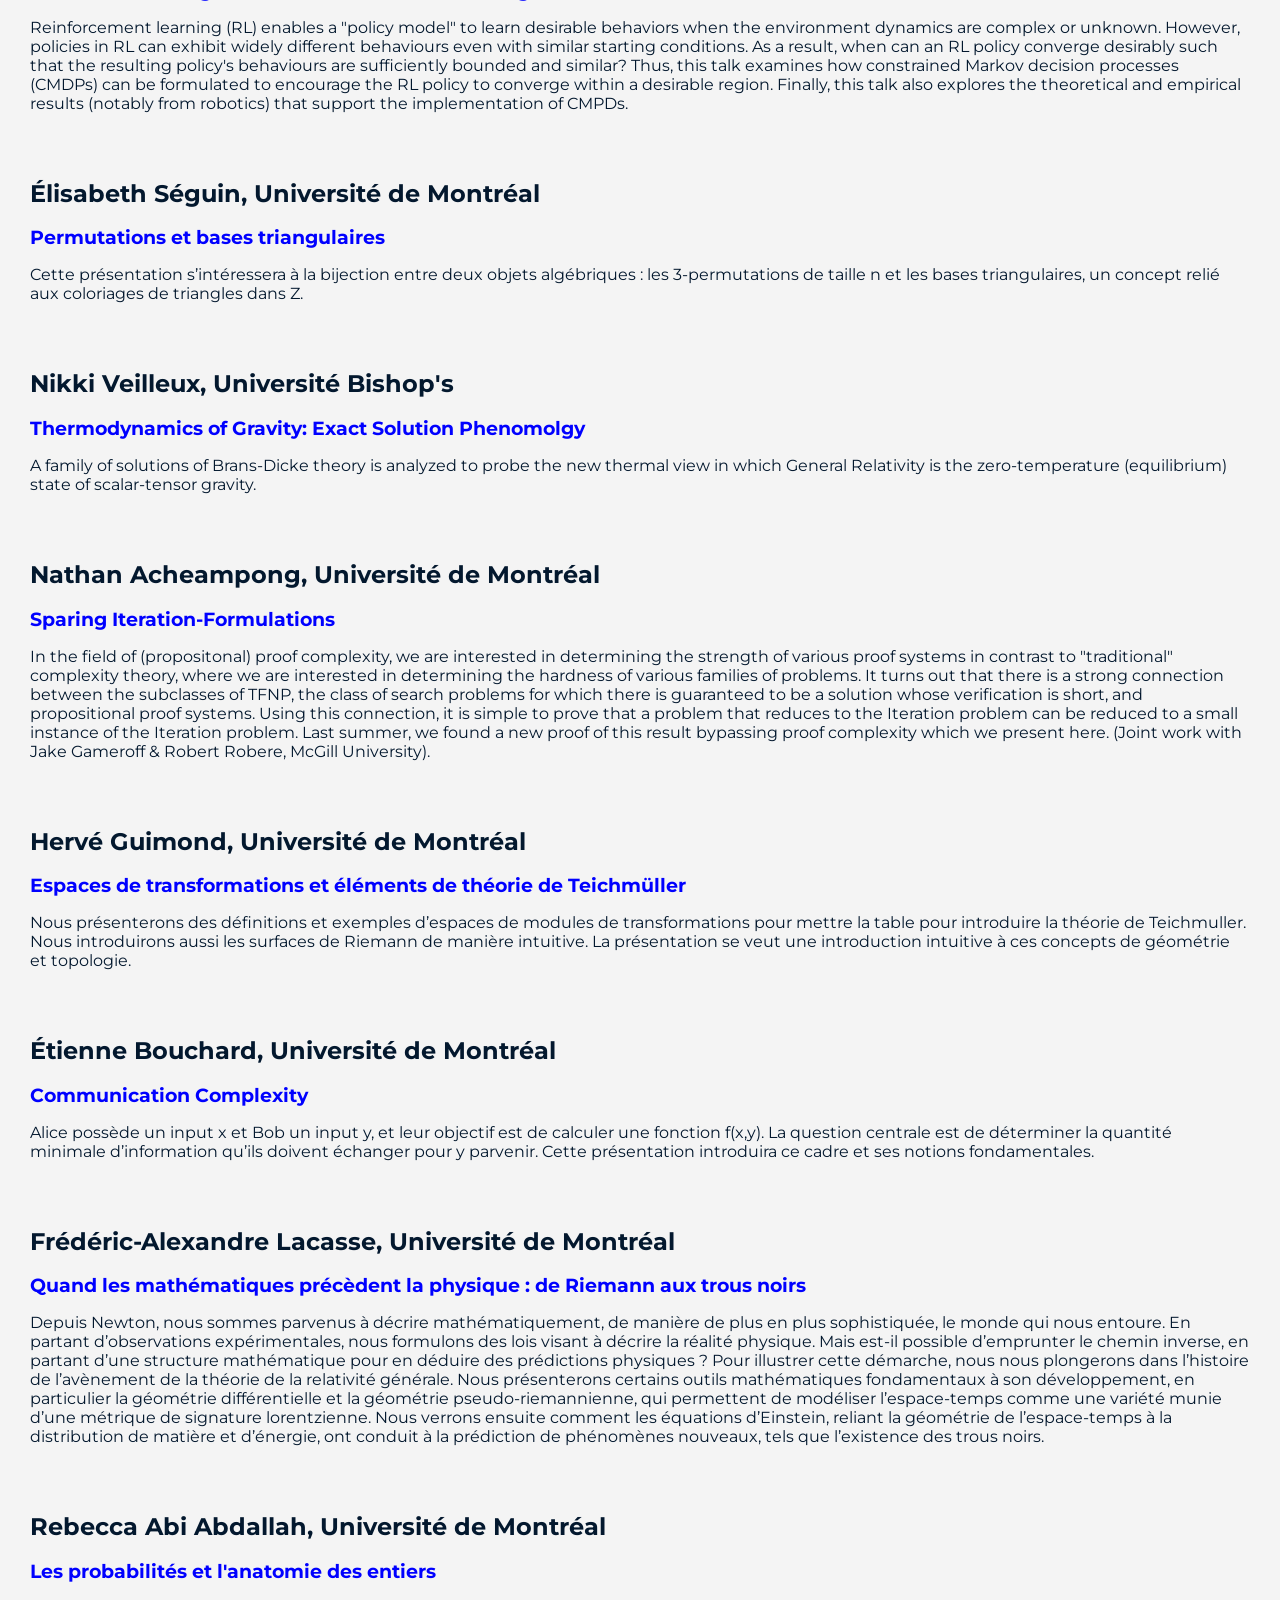
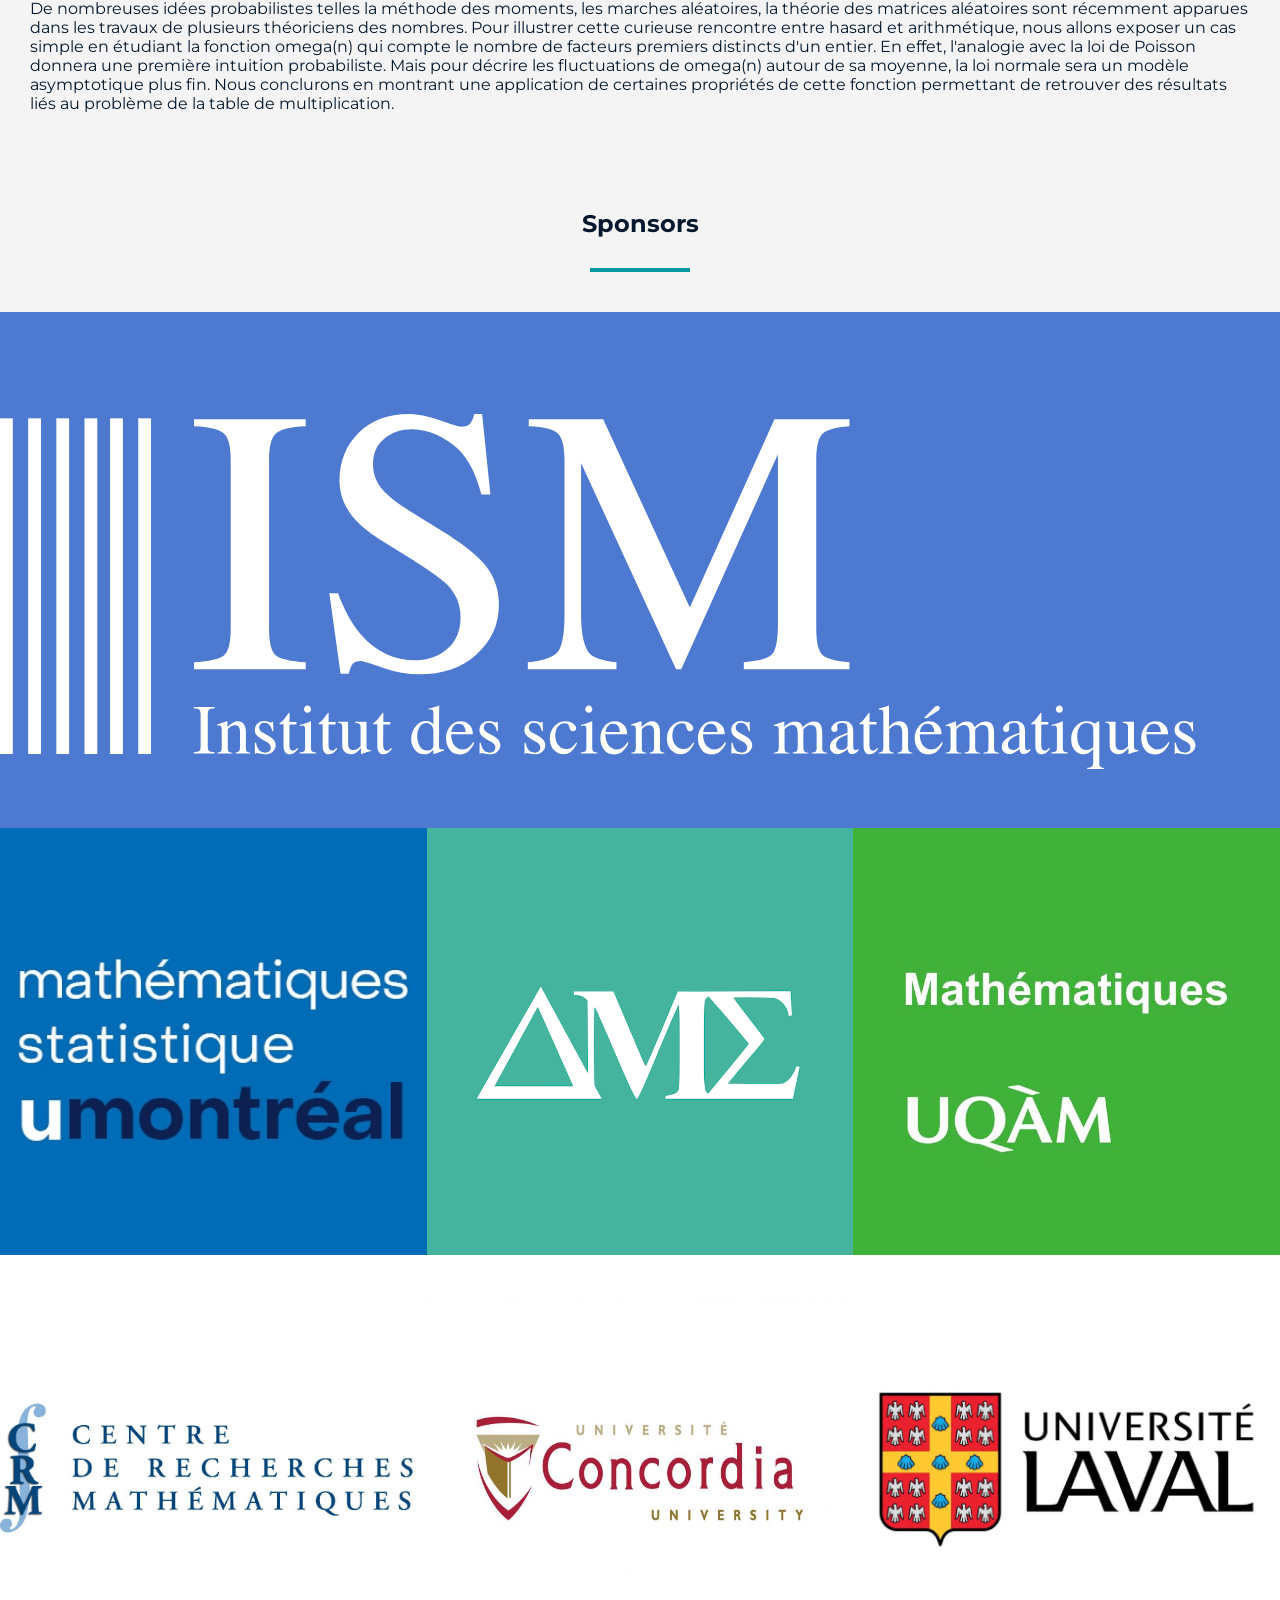
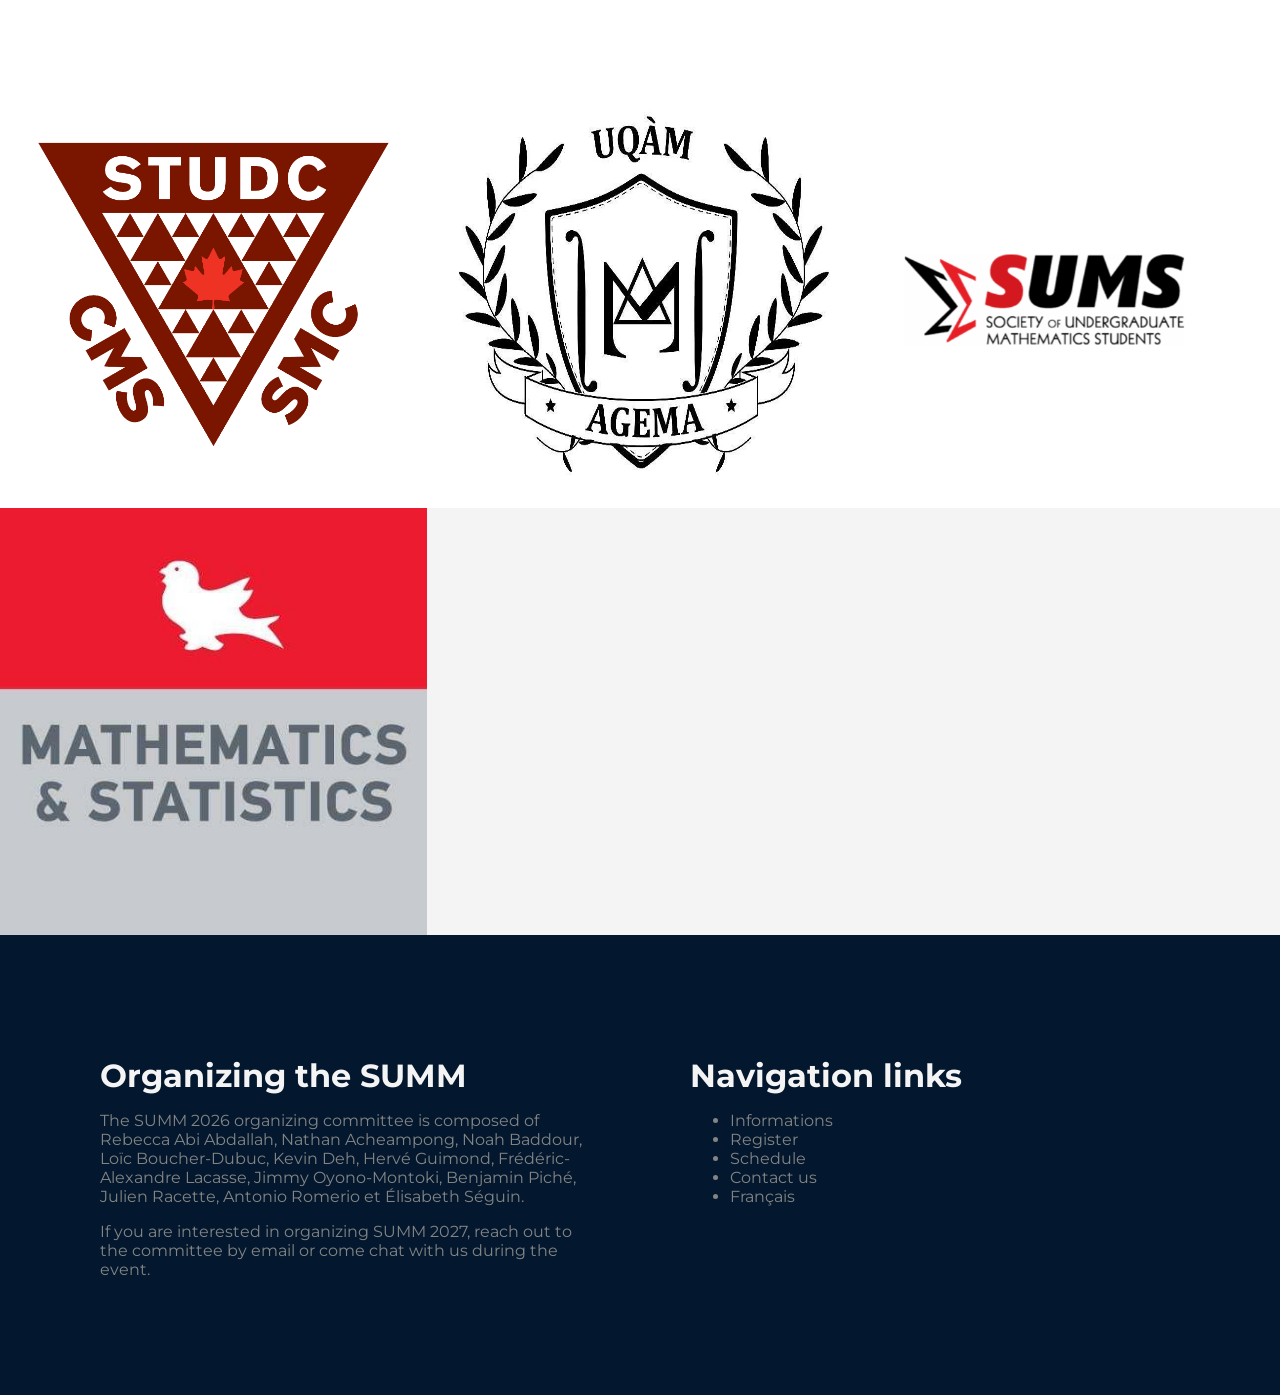
==== commit d4c611b3: "Update index.html" ====
--- a/en/index.html
+++ b/en/index.html
@@ -331,7 +331,7 @@
           <p></p>
         </div>
         <div class="talkhead mg-t-med" id="jeam_2">
-          <img src="../img/people/J_Maheux.jpg">
+          <img src="../img/people/J_Maheux2027.jpg">
           <p><strong></strong></p>
           <h2>Jean-François Maheux</h2>
           <h3>
